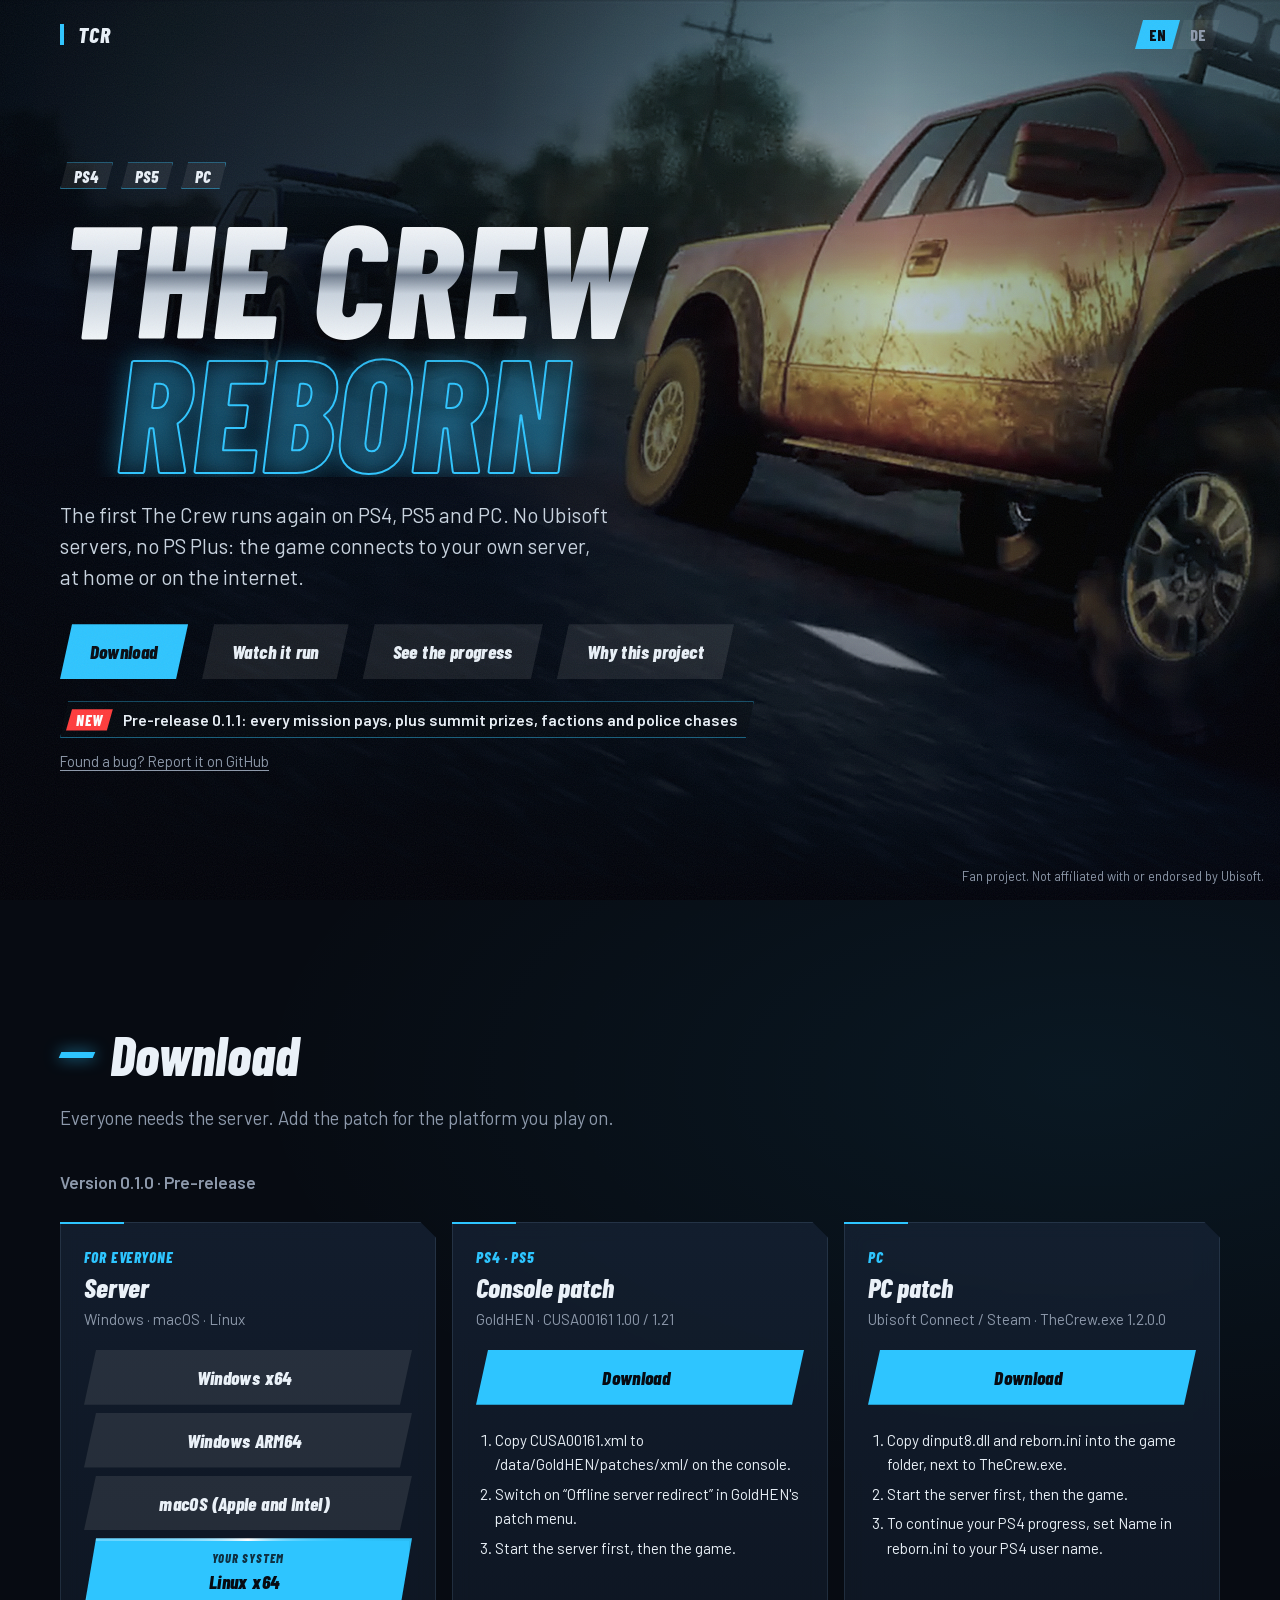
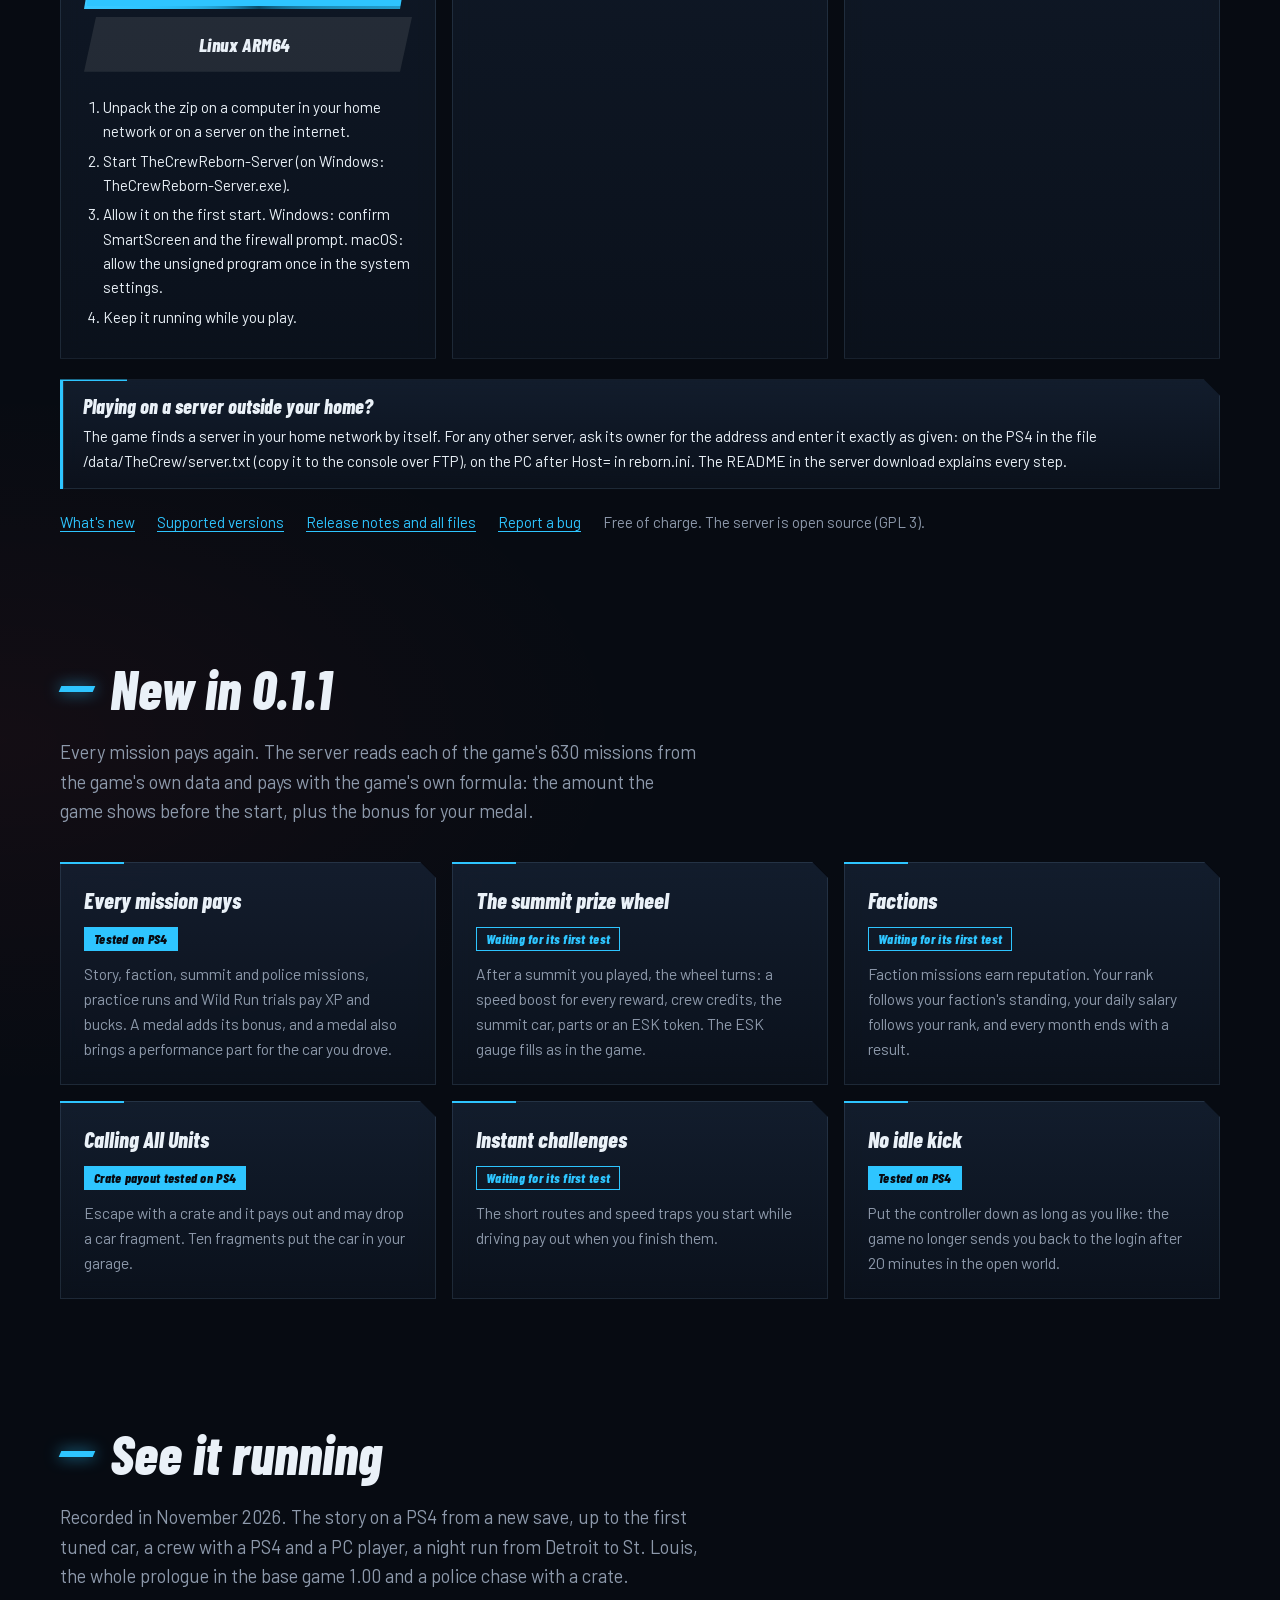
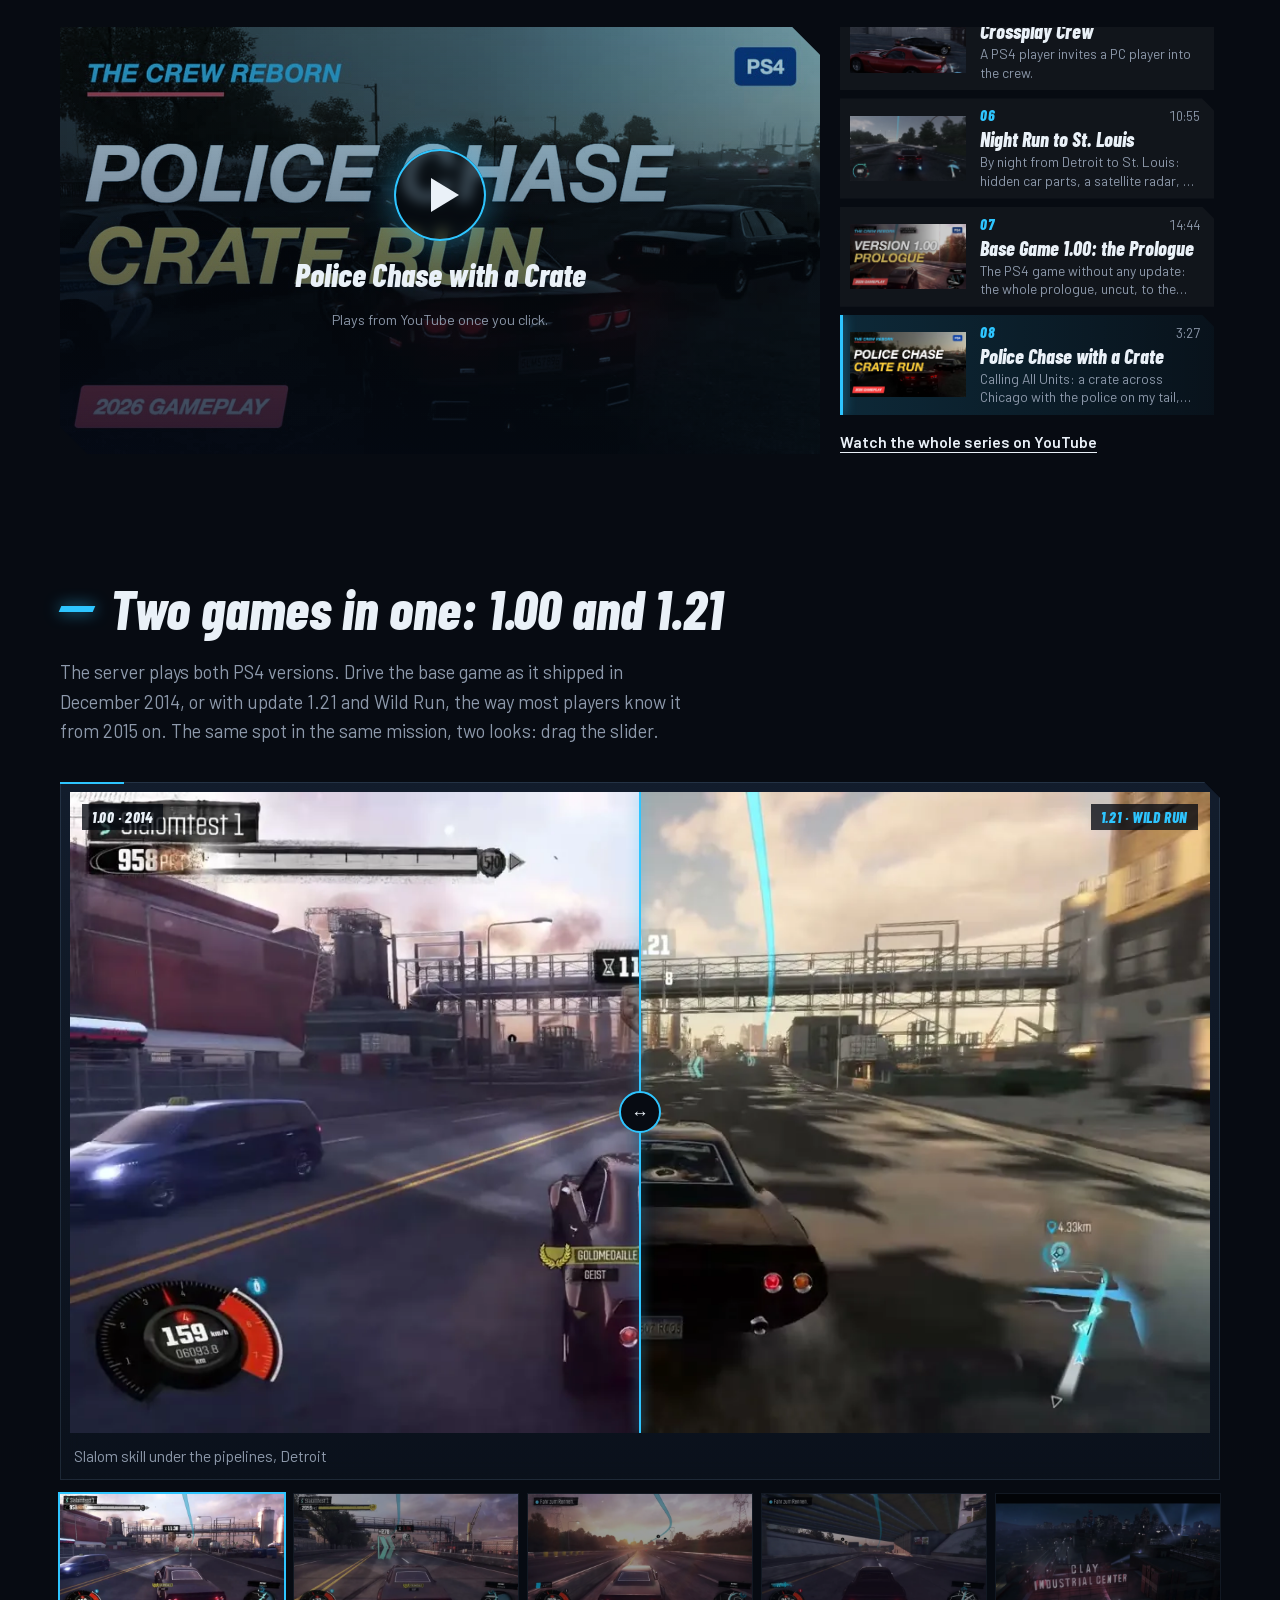
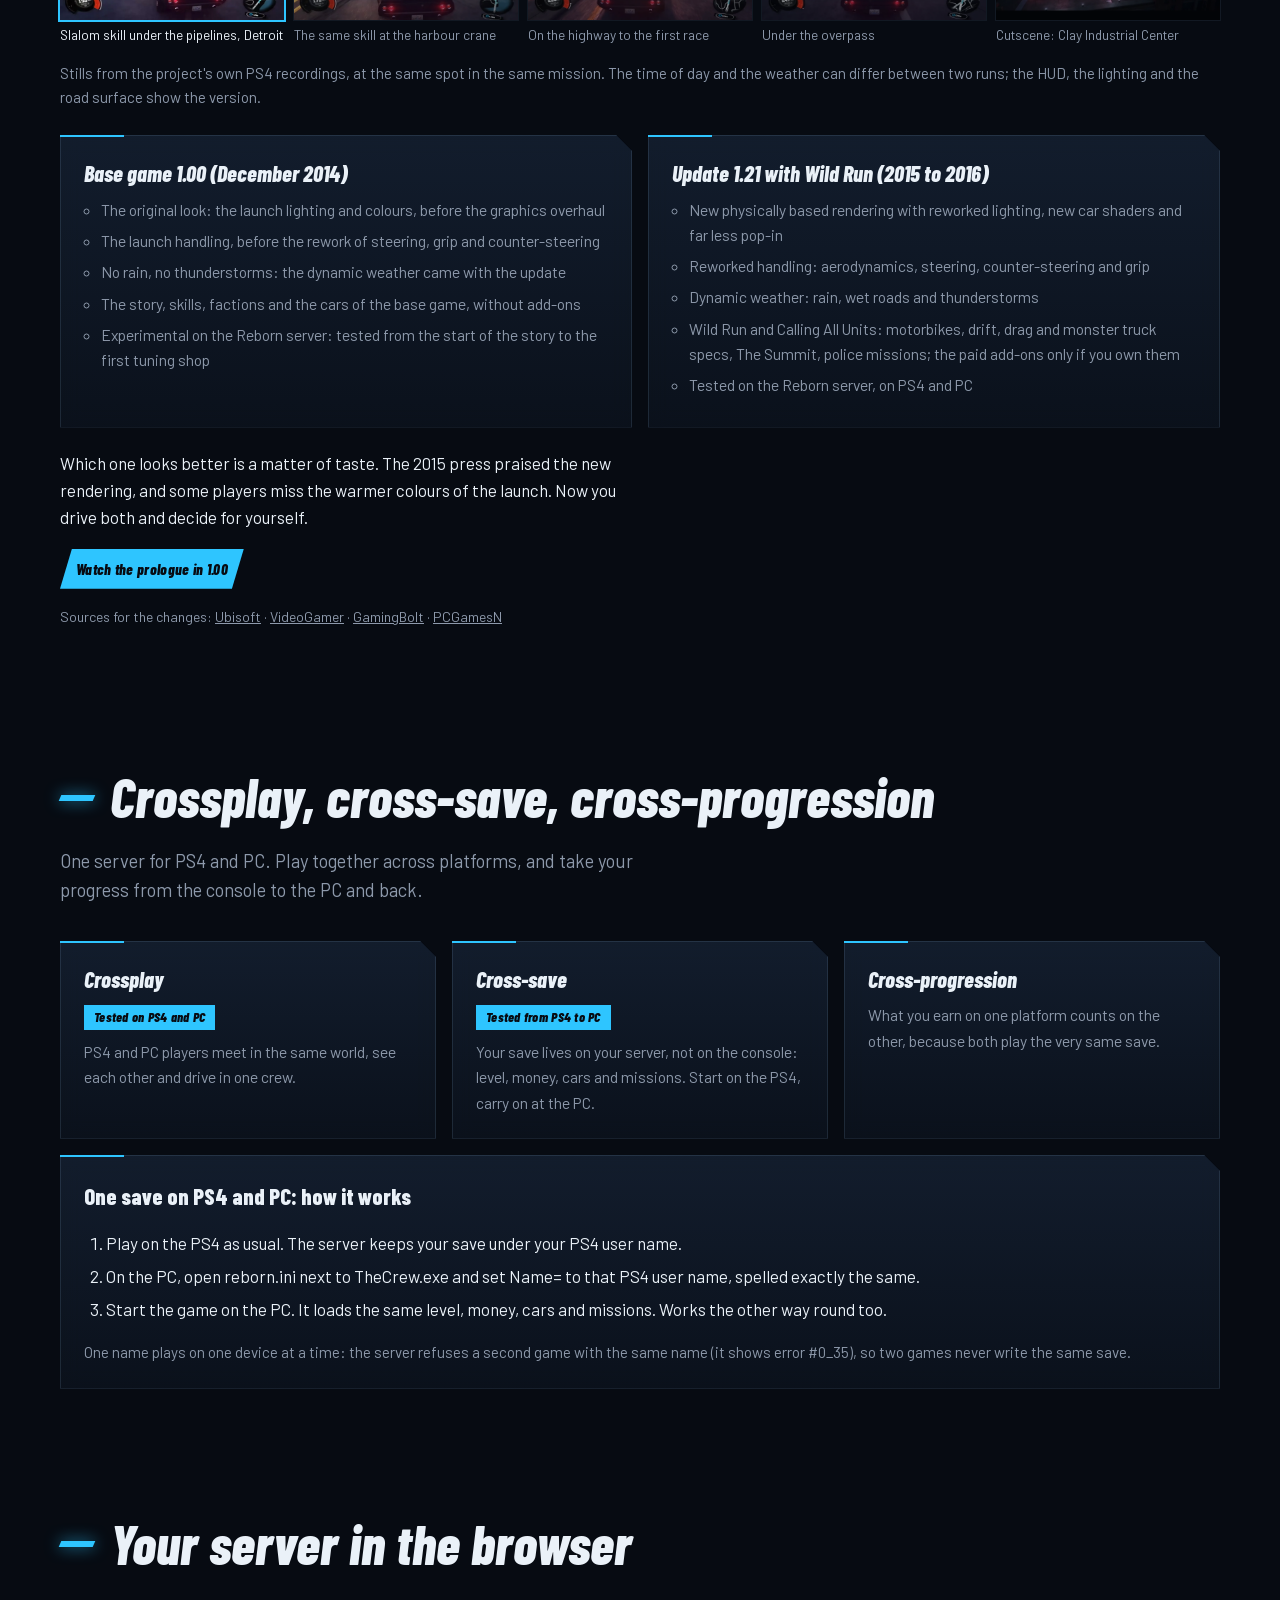
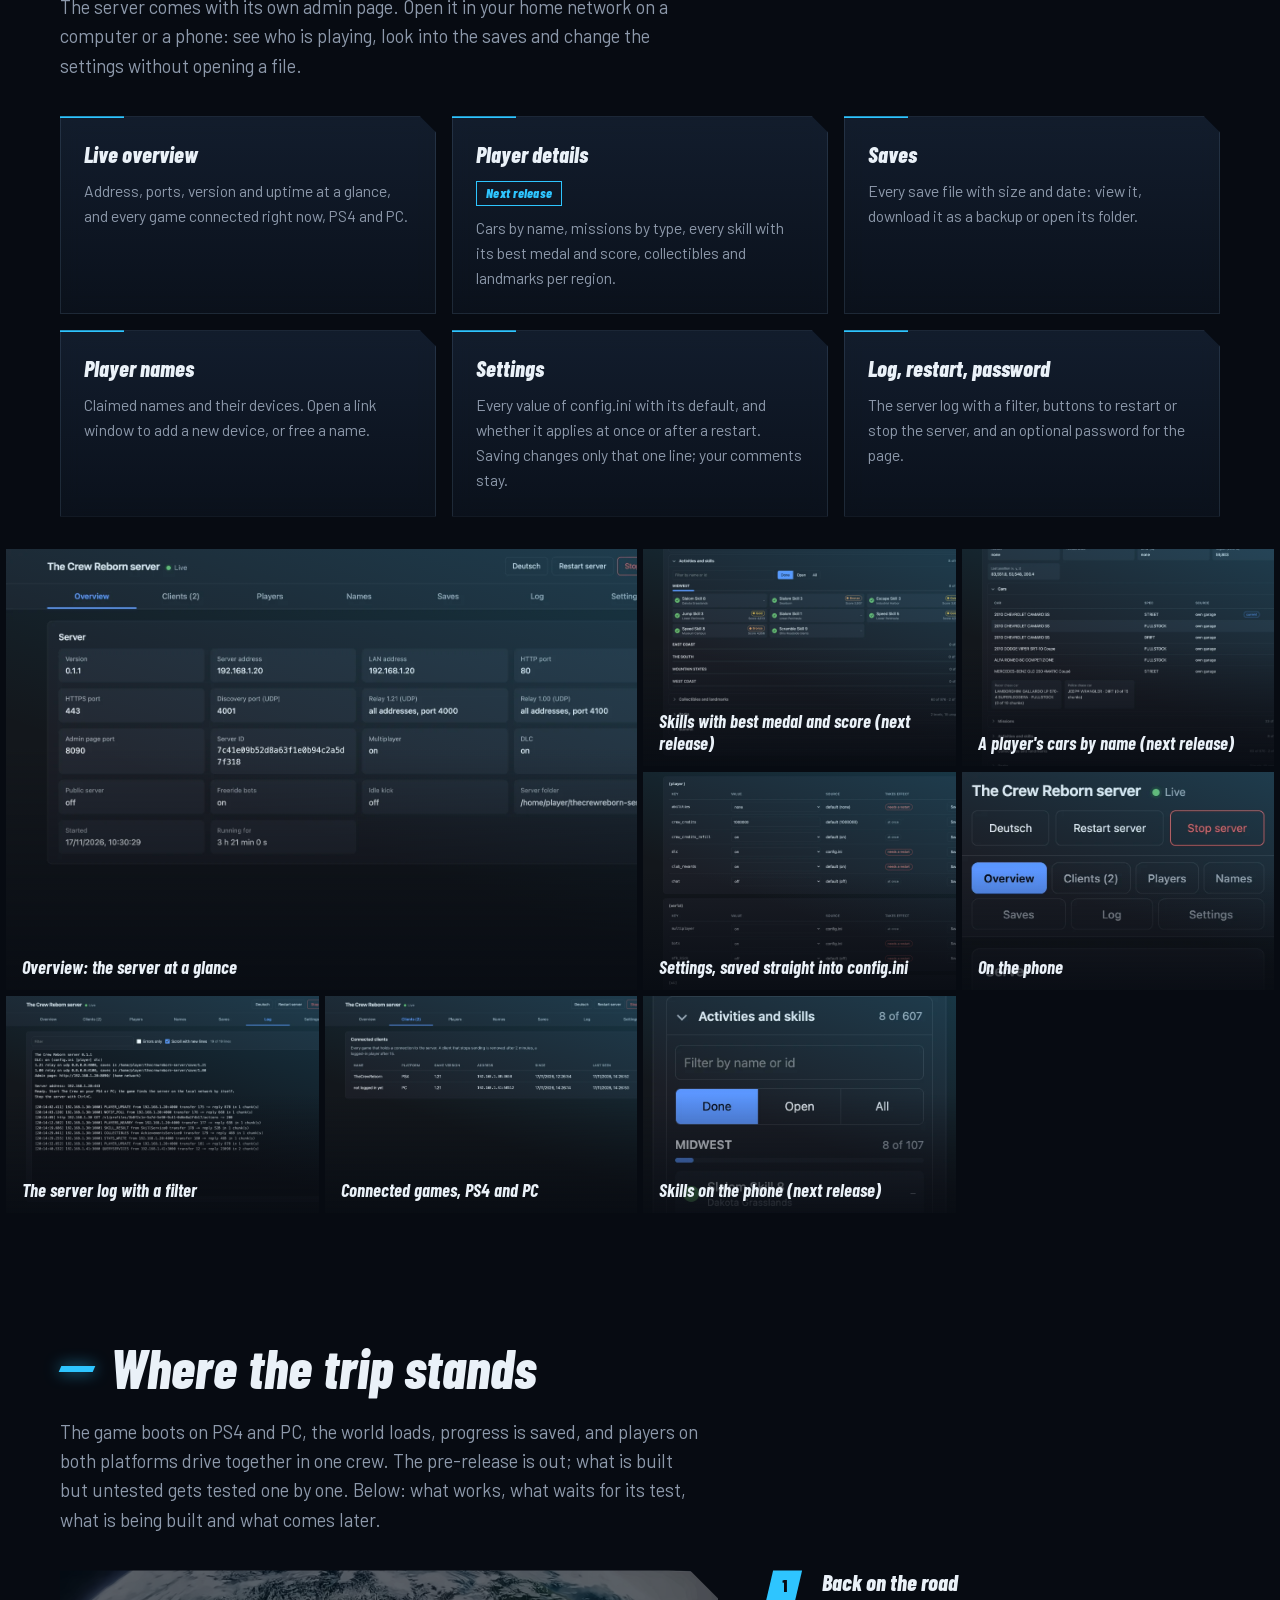
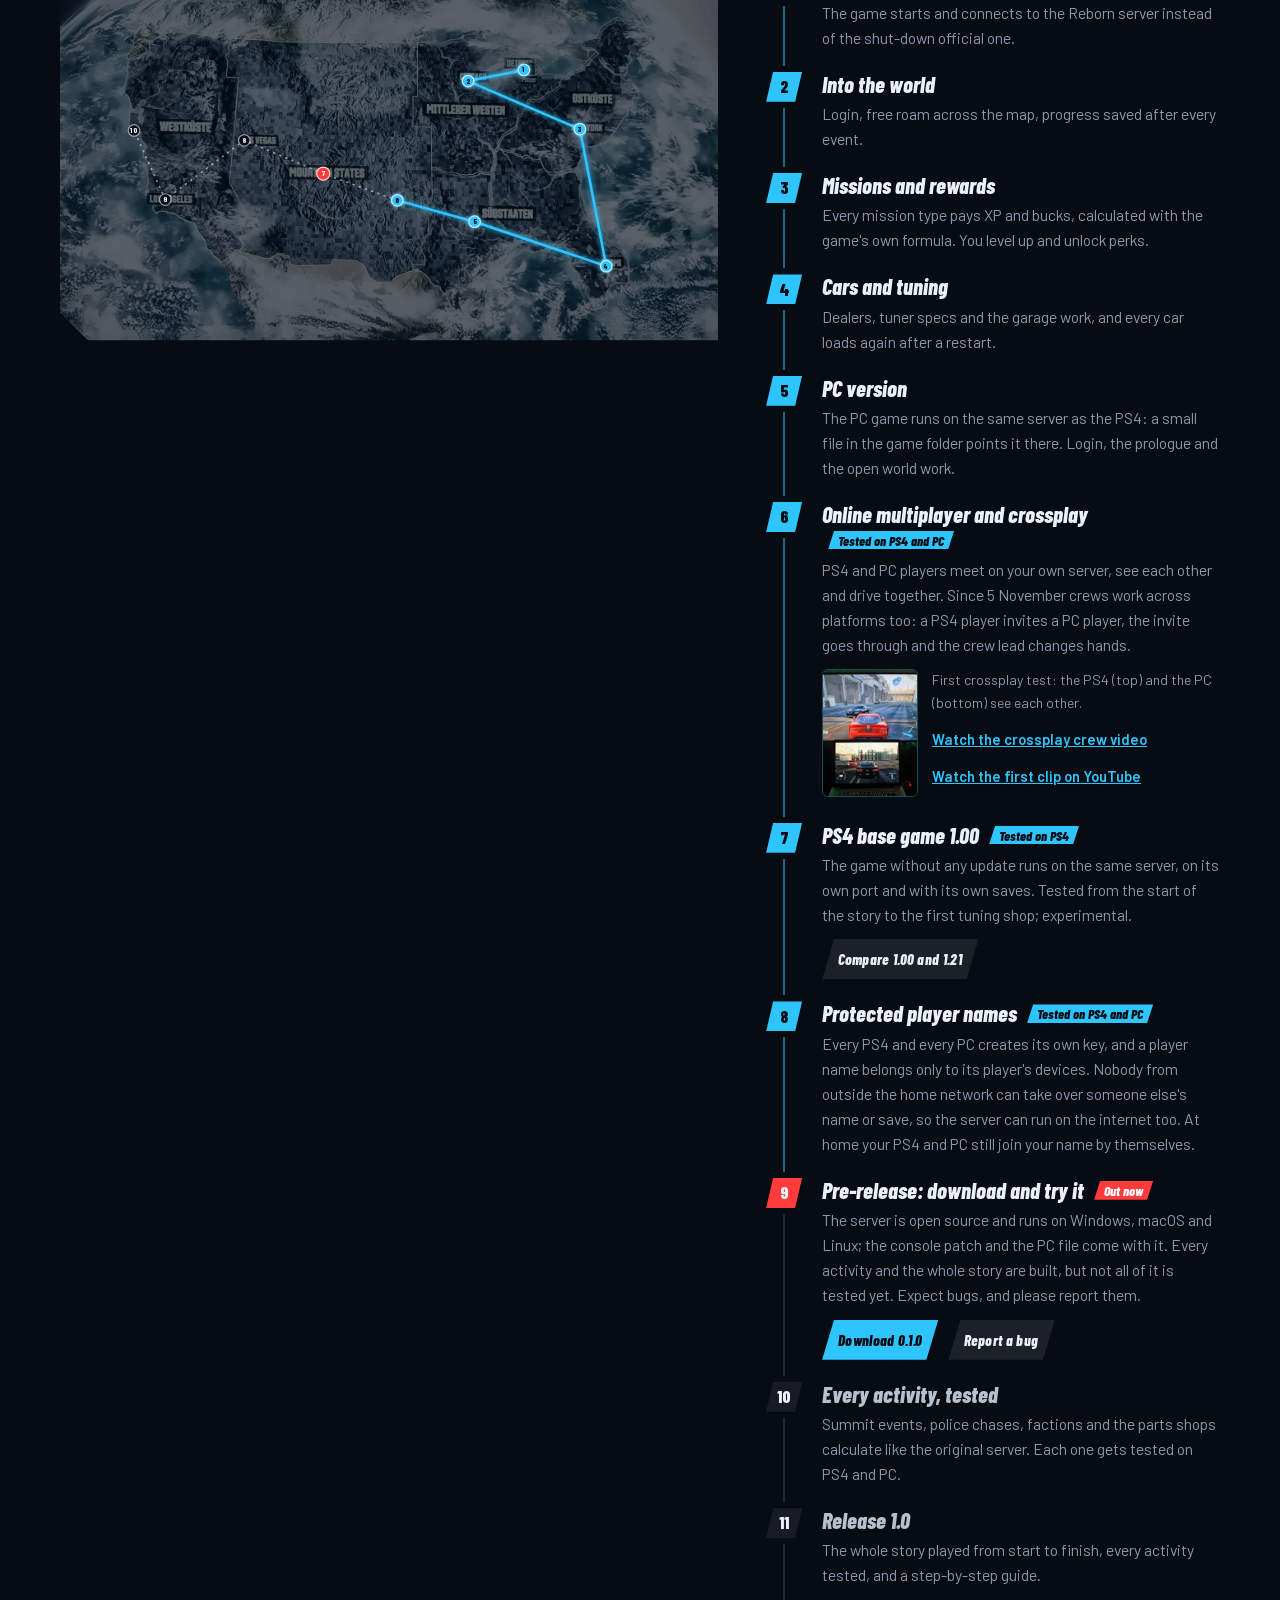
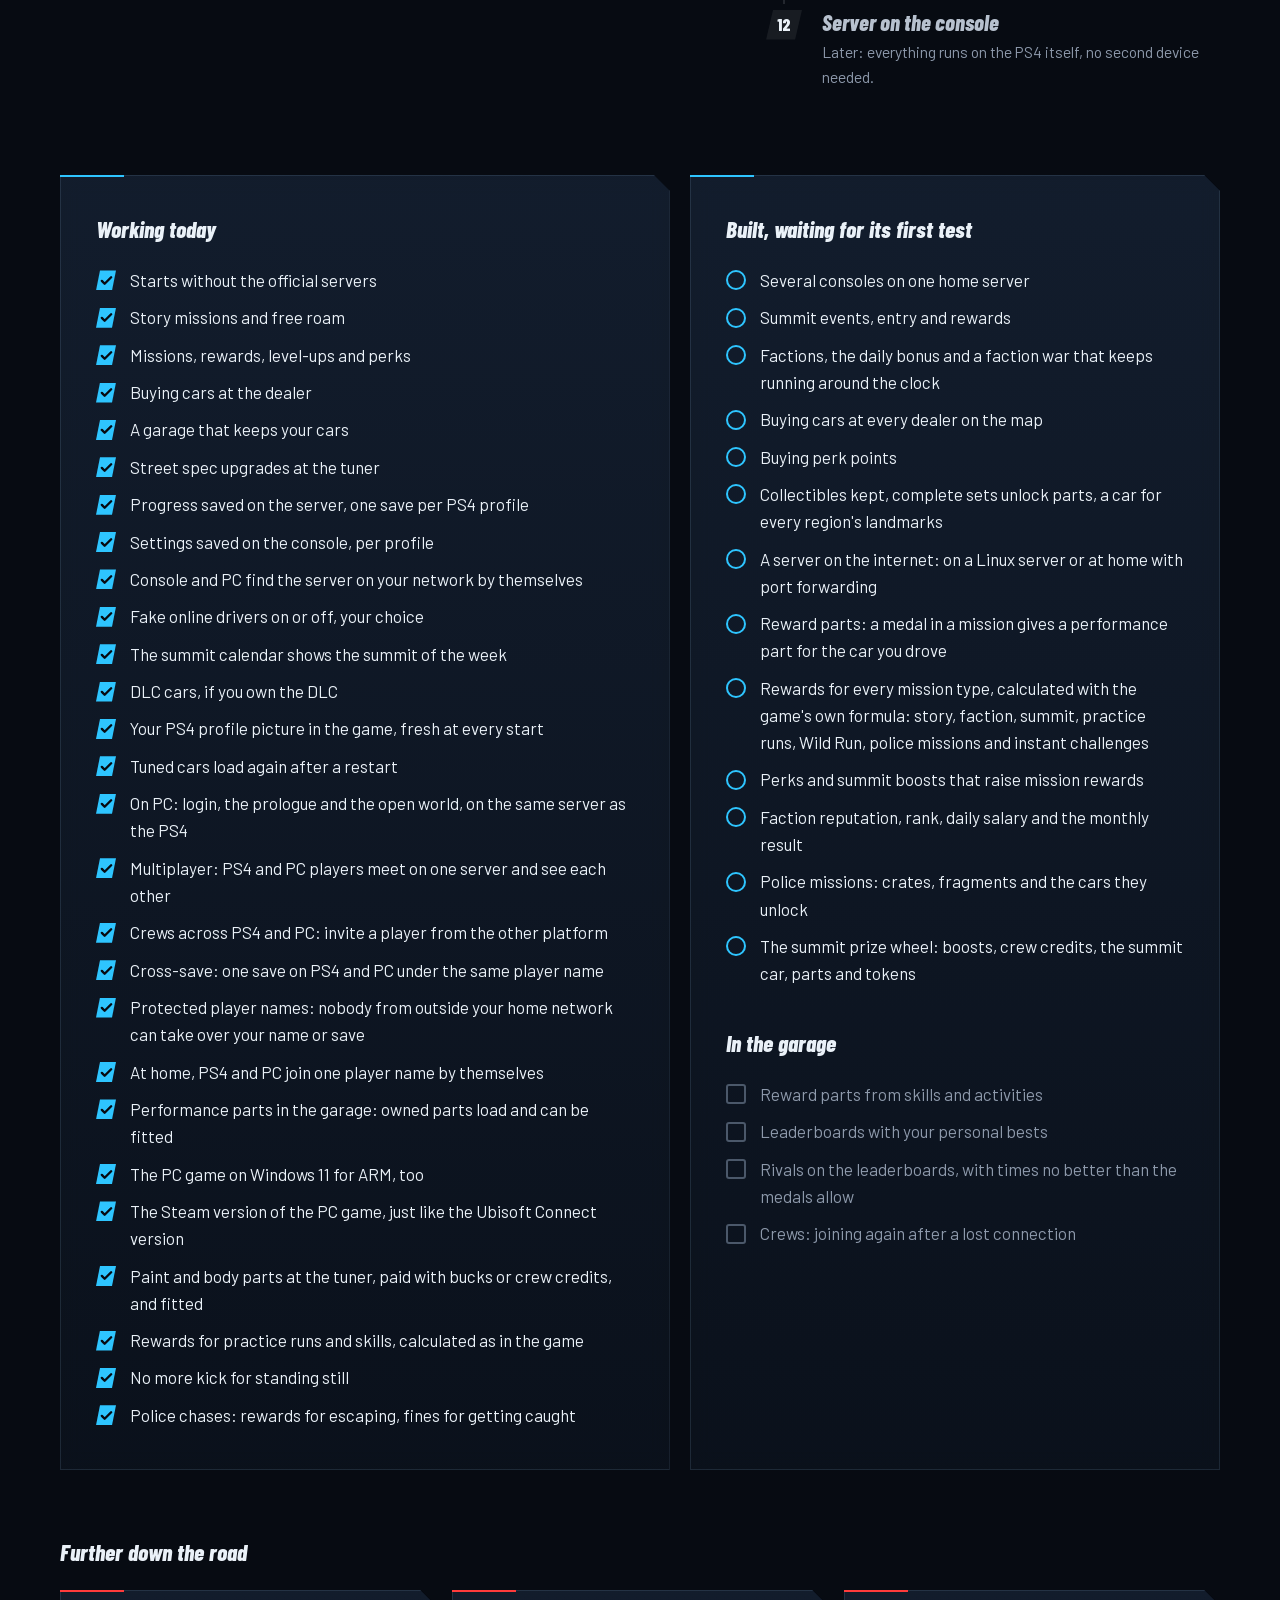
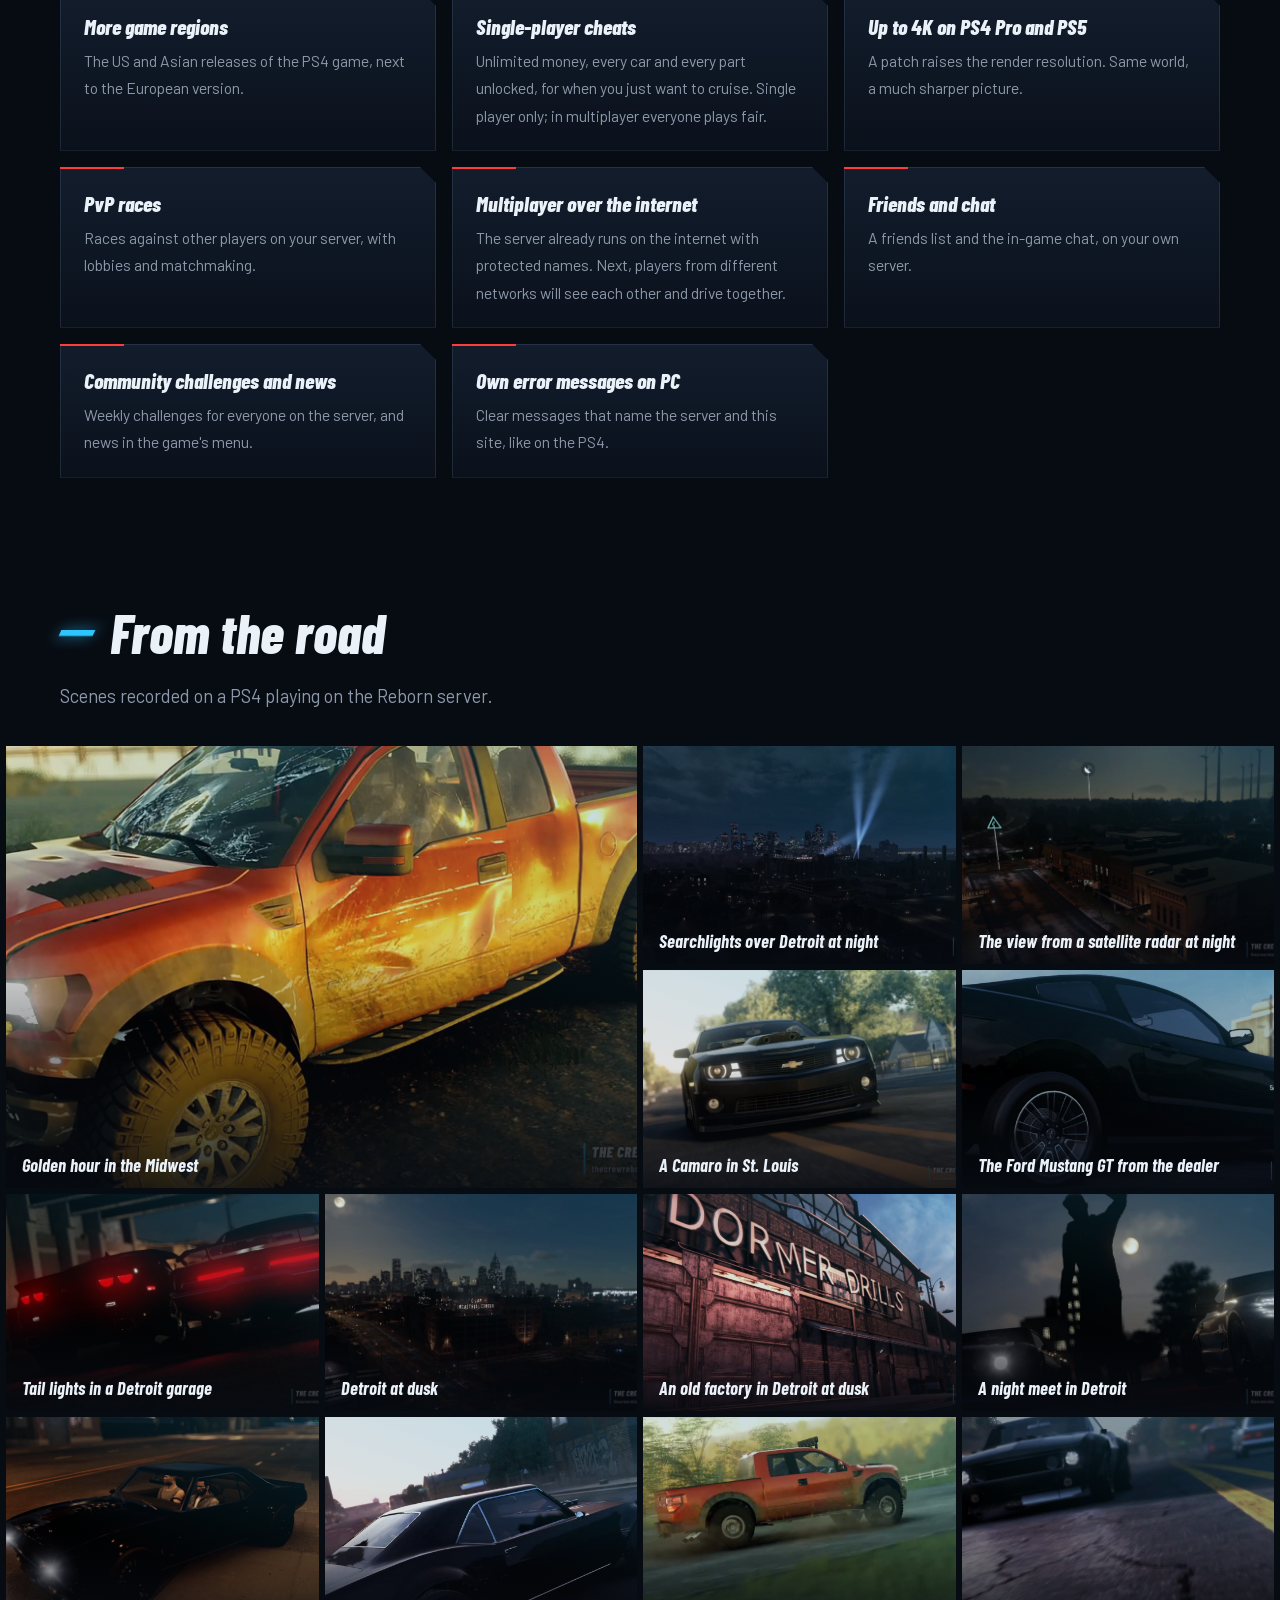
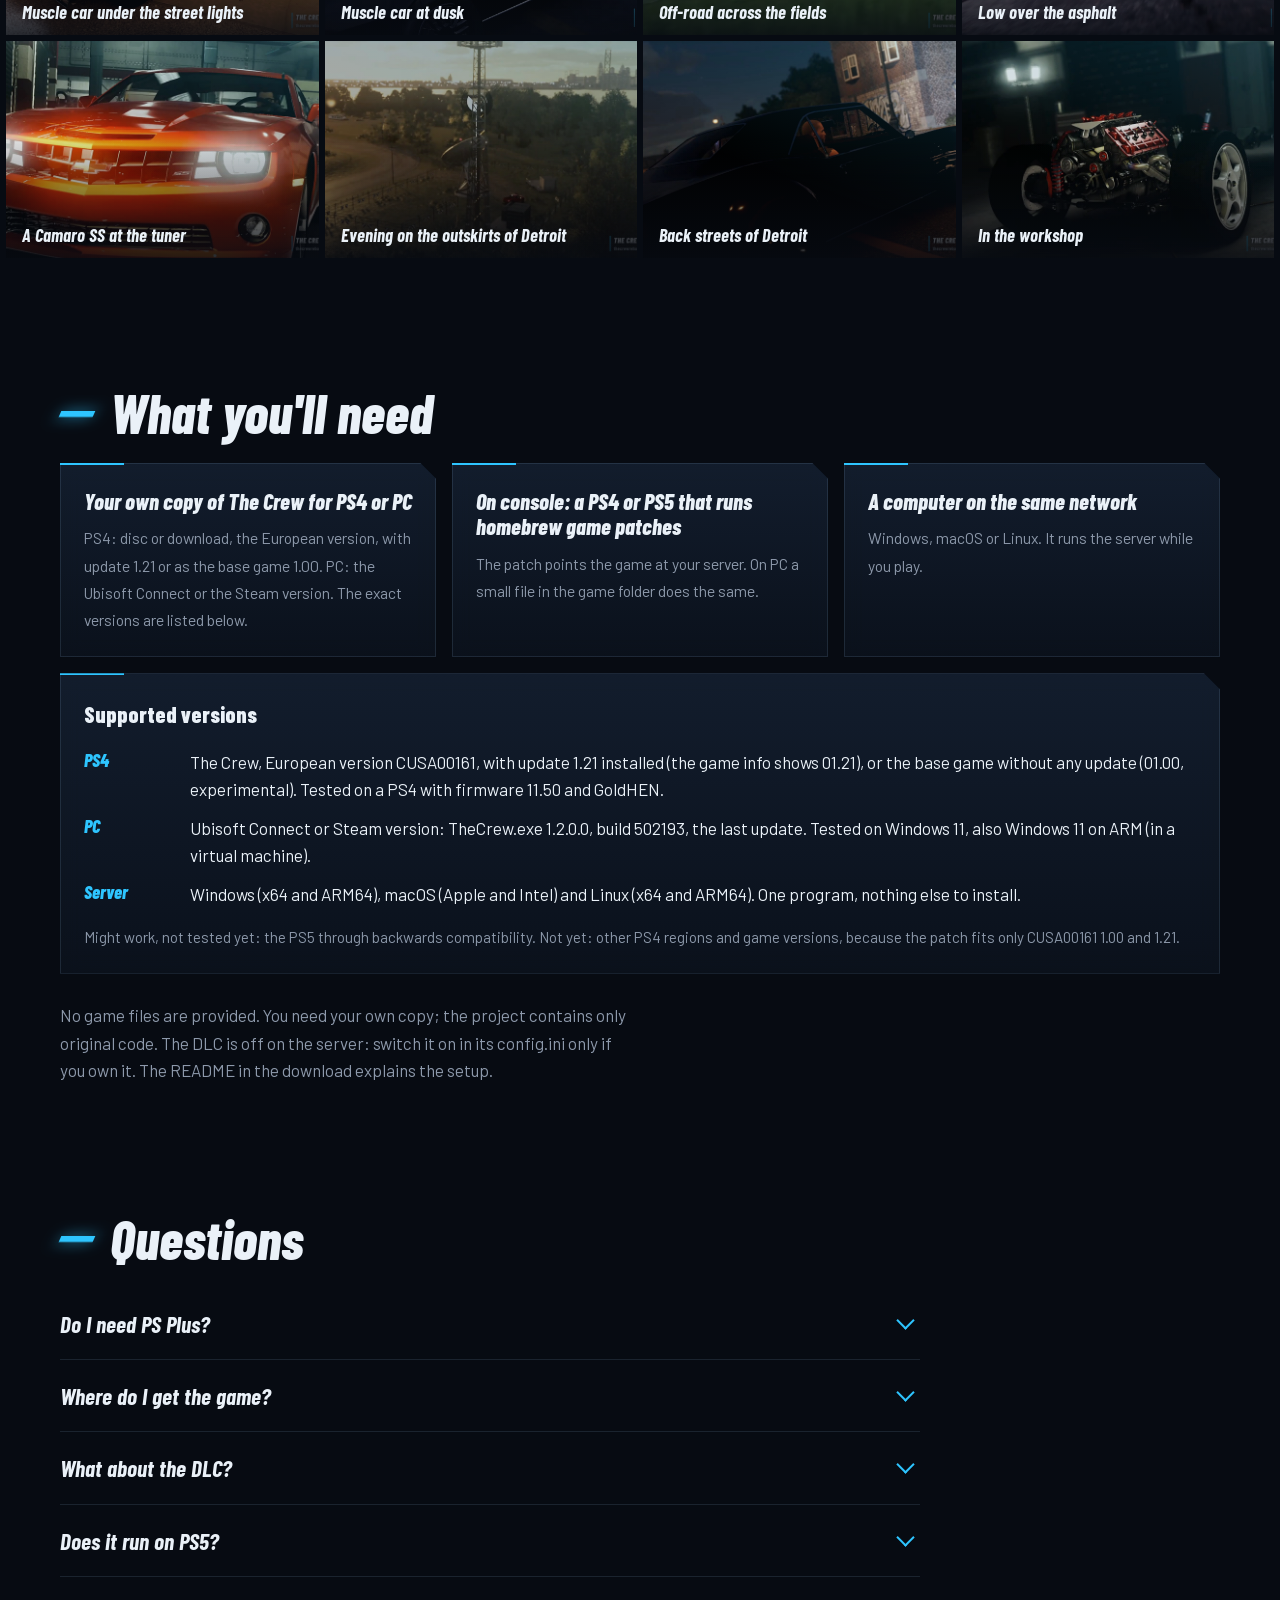
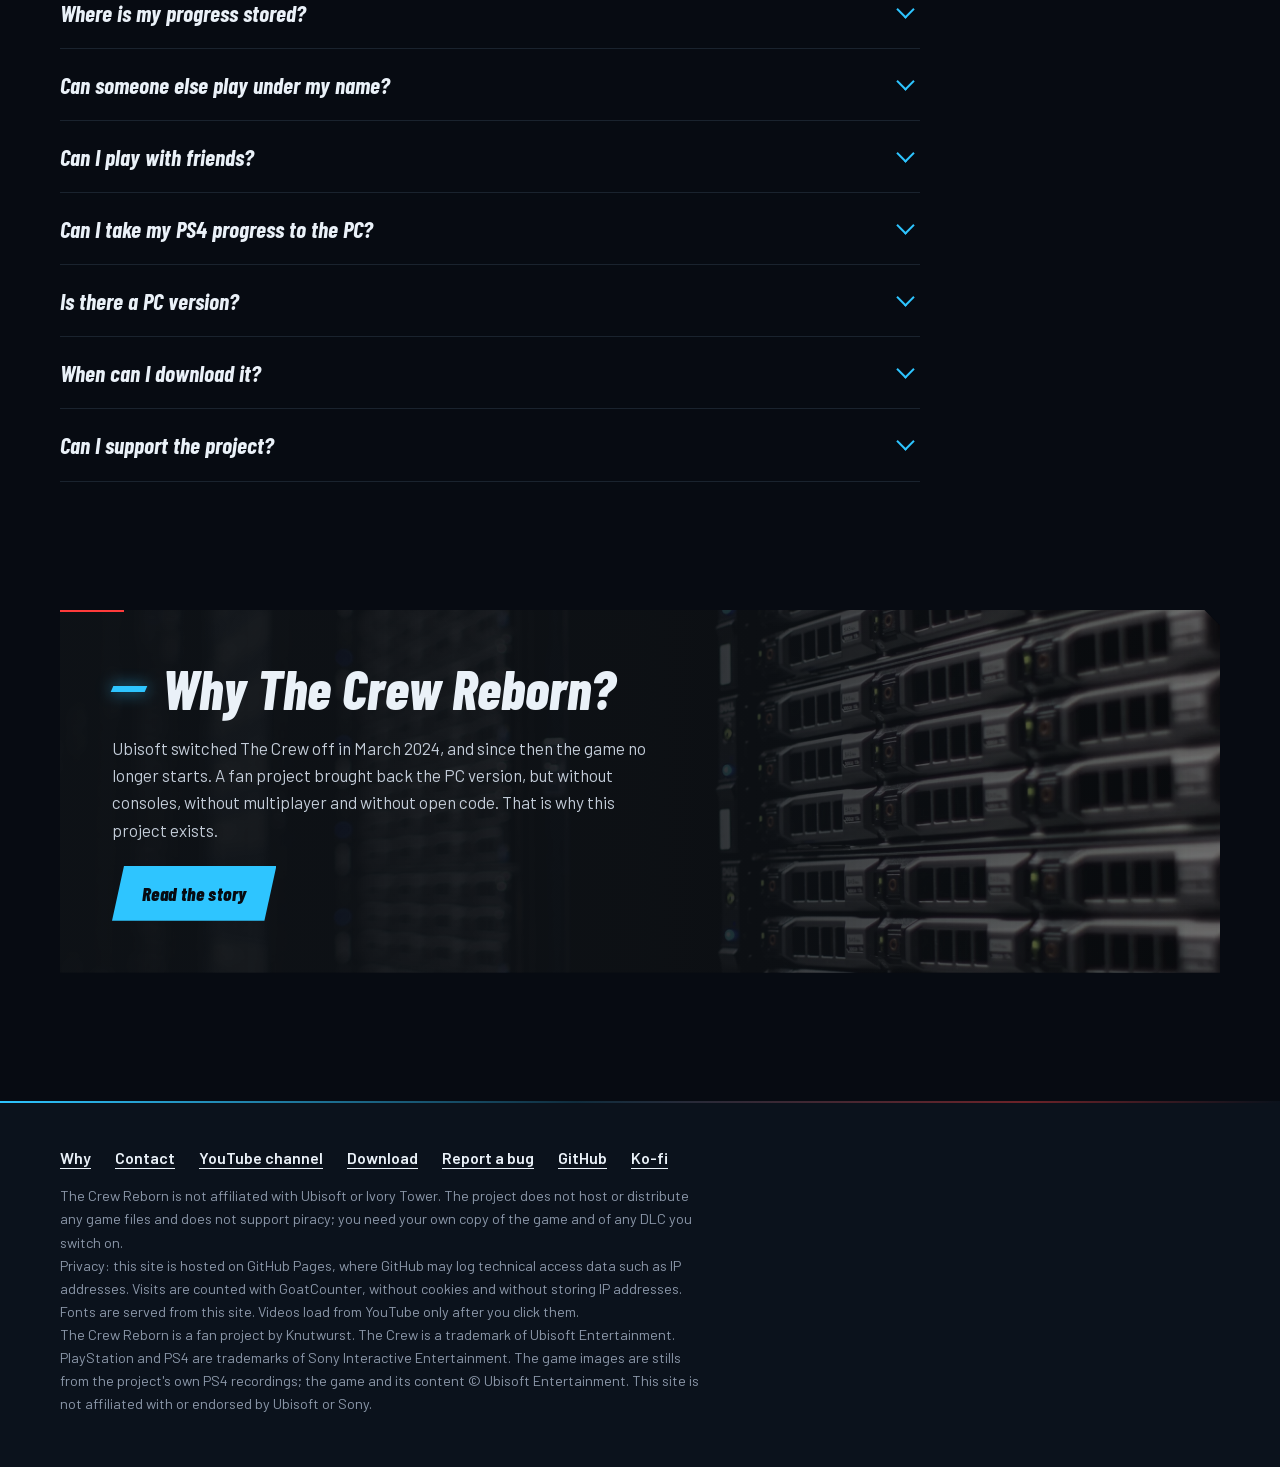
==== index.html @ 00912955 "Download: mark the server build for the visitor's system with a running frame" ====
<!doctype html>
<html lang="en">
<head>
<meta charset="utf-8">
<meta name="viewport" content="width=device-width, initial-scale=1">
<title>The Crew Reborn</title>
<meta name="description" content="Fan project: The Crew (2014) runs again on PS4, PS5 and PC, offline on your own home server. Progress, videos and what comes next.">
<meta property="og:title" content="The Crew Reborn">
<meta property="og:description" content="The Crew (2014) runs again on PS4, PS5 and PC, offline on your own home server.">
<meta property="og:type" content="website">
<meta property="og:url" content="https://thecrewreborn.github.io/">
<meta property="og:image" content="https://thecrewreborn.github.io/assets/og.jpg">
<meta name="twitter:card" content="summary_large_image">
<meta name="theme-color" content="#070b12">
<link rel="icon" href="assets/favicon.svg" type="image/svg+xml">
<link rel="stylesheet" href="assets/fonts.css">
<link rel="stylesheet" href="assets/style.css?v=39">
</head>
<body>

<header class="hero">
  <div class="hero-bg" aria-hidden="true"></div>
  <div class="streaks" aria-hidden="true"><i></i><i></i><i></i><i></i><i></i></div>

  <div class="topbar">
    <a class="mark" href="./" aria-label="The Crew Reborn: Home">TCR</a>
    <button class="lang" id="lang" type="button" aria-label="Sprache wechseln / switch language">
      <span data-lang="en">EN</span><span data-lang="de">DE</span>
    </button>
  </div>

  <div class="hero-copy">
    <ul class="platforms" aria-label="Platforms"><li>PS4</li><li>PS5</li><li>PC</li></ul>
    <h1><span class="h1-a">The Crew</span><span class="h1-b">Reborn</span></h1>
    <p class="tagline" data-i18n="tagline">The first The Crew runs again on PS4, PS5 and PC. No Ubisoft servers, no PS Plus: the game connects to your own server, at home or on the internet.</p>
    <div class="ctas">
      <a class="btn btn-primary" href="#download" data-i18n="ctaDownload">Download</a>
      <a class="btn btn-ghost" href="#video" data-i18n="ctaVideo">Watch it run</a>
      <a class="btn btn-ghost" href="#status" data-i18n="ctaStatus">See the progress</a>
      <a class="btn btn-ghost" href="why/" data-i18n="ctaWhy">Why this project</a>
    </div>
    <a class="news" href="#download"><b data-i18n="newsTag">New</b> <span data-i18n="news">Pre-release 0.1.1: every mission pays, plus summit prizes, factions and police chases</span></a>
    <a class="bug-link" href="https://github.com/thecrewreborn/server/issues" data-i18n="bugLink">Found a bug? Report it on GitHub</a>
  </div>

  <p class="disclaimer" data-i18n="fan">Fan project. Not affiliated with or endorsed by Ubisoft.</p>
</header>

<main>
  <section id="download" class="band download">
    <div class="wrap">
      <h2 data-i18n="dlTitle">Download</h2>
      <p class="lede" data-i18n="dlLede">Everyone needs the server. Add the patch for the platform you play on.</p>
      <p class="dl-meta" id="dlMeta">Version 0.1.0 · Pre-release</p>
      <ul class="dl-grid">
        <li class="panel dl-card">
          <span class="dl-kicker" data-i18n="dlForAll">For everyone</span>
          <strong data-i18n="dlServer">Server</strong>
          <span class="dl-sys">Windows · macOS · Linux</span>
          <div class="dl-btns">
            <a class="btn btn-primary dl-btn" data-platform="windows-x64" data-goatcounter-click="download-server-windows-x64" data-goatcounter-title="Download Server Windows x64" href="https://github.com/thecrewreborn/server/releases"><span>Windows x64</span><small class="dl-size"></small></a>
            <a class="btn btn-primary dl-btn" data-platform="windows-arm64" data-goatcounter-click="download-server-windows-arm64" data-goatcounter-title="Download Server Windows ARM64" href="https://github.com/thecrewreborn/server/releases"><span>Windows ARM64</span><small class="dl-size"></small></a>
            <a class="btn btn-primary dl-btn" data-platform="macos-universal" data-goatcounter-click="download-server-macos-universal" data-goatcounter-title="Download Server macOS" href="https://github.com/thecrewreborn/server/releases"><span data-i18n="dlMac">macOS (Apple and Intel)</span><small class="dl-size"></small></a>
            <a class="btn btn-primary dl-btn" data-platform="linux-x64" data-goatcounter-click="download-server-linux-x64" data-goatcounter-title="Download Server Linux x64" href="https://github.com/thecrewreborn/server/releases"><span>Linux x64</span><small class="dl-size"></small></a>
            <a class="btn btn-primary dl-btn" data-platform="linux-arm64" data-goatcounter-click="download-server-linux-arm64" data-goatcounter-title="Download Server Linux ARM64" href="https://github.com/thecrewreborn/server/releases"><span>Linux ARM64</span><small class="dl-size"></small></a>
          </div>
          <ol class="dl-steps">
            <li data-i18n="dlS1">Unpack the zip on a computer in your home network or on a server on the internet.</li>
            <li data-i18n="dlS2">Start TheCrewReborn-Server (on Windows: TheCrewReborn-Server.exe).</li>
            <li data-i18n="dlS3">Allow it on the first start. Windows: confirm SmartScreen and the firewall prompt. macOS: allow the unsigned program once in the system settings.</li>
            <li data-i18n="dlS4">Keep it running while you play.</li>
          </ol>
        </li>
        <li class="panel dl-card">
          <span class="dl-kicker">PS4 · PS5</span>
          <strong data-i18n="dlPs4">Console patch</strong>
          <span class="dl-sys">GoldHEN · CUSA00161 1.00 / 1.21</span>
          <a class="btn btn-primary dl-btn" data-asset="PS4" data-goatcounter-click="download-ps4" data-goatcounter-title="Download PS4" href="https://github.com/thecrewreborn/server/releases/download/v0.1.0/TheCrewReborn-PS4-0.1.0.zip"><span data-i18n="dlGet2">Download</span><small class="dl-size"></small></a>
          <ol class="dl-steps">
            <li data-i18n="dlP1">Copy CUSA00161.xml to /data/GoldHEN/patches/xml/ on the console.</li>
            <li data-i18n="dlP2">Switch on “Offline server redirect” in GoldHEN's patch menu.</li>
            <li data-i18n="dlP3">Start the server first, then the game.</li>
          </ol>
        </li>
        <li class="panel dl-card">
          <span class="dl-kicker">PC</span>
          <strong data-i18n="dlPc">PC patch</strong>
          <span class="dl-sys">Ubisoft Connect / Steam · TheCrew.exe 1.2.0.0</span>
          <a class="btn btn-primary dl-btn" data-asset="PC" data-goatcounter-click="download-pc" data-goatcounter-title="Download PC" href="https://github.com/thecrewreborn/server/releases/download/v0.1.0/TheCrewReborn-PC-0.1.0.zip"><span data-i18n="dlGet3">Download</span><small class="dl-size"></small></a>
          <ol class="dl-steps">
            <li data-i18n="dlC1">Copy dinput8.dll and reborn.ini into the game folder, next to TheCrew.exe.</li>
            <li data-i18n="dlC2">Start the server first, then the game.</li>
            <li data-i18n="dlC3">To continue your PS4 progress, set Name in reborn.ini to your PS4 user name.</li>
          </ol>
        </li>
      </ul>
      <p class="panel dl-other"><strong data-i18n="dlOtherTitle">Playing on a server outside your home?</strong> <span data-i18n="dlOther">The game finds a server in your home network by itself. For any other server, ask its owner for the address and enter it exactly as given: on the PS4 in the file /data/TheCrew/server.txt (copy it to the console over FTP), on the PC after Host= in reborn.ini. The README in the server download explains every step.</span></p>
      <p class="dl-foot"><a href="#new" data-i18n="dlNew">What's new</a><a href="#versions" data-i18n="dlReq">Supported versions</a><a href="https://github.com/thecrewreborn/server/releases" id="dlNotes" data-i18n="dlNotes">Release notes and all files</a><a href="https://github.com/thecrewreborn/server/issues" data-i18n="dlBug">Report a bug</a><span data-i18n="dlFree">Free of charge. The server is open source (GPL 3).</span></p>
    </div>
  </section>

  <section id="new" class="band whatsnew">
    <div class="wrap">
      <h2 data-i18n="newTitle">New in 0.1.1</h2>
      <p class="lede" data-i18n="newText">Every mission pays again. The server reads each of the game's 630 missions from the game's own data and pays with the game's own formula: the amount the game shows before the start, plus the bonus for your medal.</p>
      <ul class="needs cross-grid">
        <li class="panel"><strong data-i18n="nw1">Every mission pays</strong><em class="tag-ok" data-i18n="nw1tag">Tested on PS4</em><span data-i18n="nw1t">Story, faction, summit and police missions, practice runs and Wild Run trials pay XP and bucks. A medal adds its bonus, and a medal also brings a performance part for the car you drove.</span></li>
        <li class="panel"><strong data-i18n="nw2">The summit prize wheel</strong><em class="tag-new" data-i18n="nw2tag">Waiting for its first test</em><span data-i18n="nw2t">After a summit you played, the wheel turns: a speed boost for every reward, crew credits, the summit car, parts or an ESK token. The ESK gauge fills as in the game.</span></li>
        <li class="panel"><strong data-i18n="nw3">Factions</strong><em class="tag-new" data-i18n="nw3tag">Waiting for its first test</em><span data-i18n="nw3t">Faction missions earn reputation. Your rank follows your faction's standing, your daily salary follows your rank, and every month ends with a result.</span></li>
        <li class="panel"><strong data-i18n="nw4">Calling All Units</strong><em class="tag-ok" data-i18n="nw4tag">Crate payout tested on PS4</em><span data-i18n="nw4t">Escape with a crate and it pays out and may drop a car fragment. Ten fragments put the car in your garage.</span></li>
        <li class="panel"><strong data-i18n="nw5">Instant challenges</strong><em class="tag-new" data-i18n="nw5tag">Waiting for its first test</em><span data-i18n="nw5t">The short routes and speed traps you start while driving pay out when you finish them.</span></li>
        <li class="panel" id="new-idle"><strong data-i18n="nw6">No idle kick</strong><em class="tag-ok" data-i18n="nw6tag">Tested on PS4</em><span data-i18n="nw6t">Put the controller down as long as you like: the game no longer sends you back to the login after 20 minutes in the open world.</span></li>
      </ul>
    </div>
  </section>

  <section id="video" class="band">
    <div class="wrap">
      <h2 data-i18n="videoTitle">See it running</h2>
      <p class="lede" data-i18n="videoText">Recorded in November 2026. The story on a PS4 from a new save, up to the first tuned car, a crew with a PS4 and a PC player, a night run from Detroit to St. Louis, the whole prologue in the base game 1.00 and a police chase with a crate.</p>
      <div class="series">
        <div class="player" id="player">
          <button type="button" class="facade" id="facade">
            <span class="play" aria-hidden="true"></span>
            <span class="facade-title" id="facadeTitle"></span>
            <span class="facade-note" data-i18n="videoNote">Plays from YouTube once you click.</span>
          </button>
        </div>
        <div class="episodes">
          <div class="episodes-box">
            <ol class="playlist" id="playlist" hidden></ol>
            <a class="series-link" id="seriesLink" href="https://www.youtube.com/@Knutwurst" data-i18n="videoAll" hidden>Watch the whole series on YouTube</a>
          </div>
        </div>
      </div>
    </div>
  </section>

  <section id="versions-compare" class="band vc">
    <div class="wrap">
      <h2 data-i18n="vcTitle">Two games in one: 1.00 and 1.21</h2>
      <p class="lede" data-i18n="vcText">The server plays both PS4 versions. Drive the base game as it shipped in December 2014, or with update 1.21 and Wild Run, the way most players know it from 2015 on. The same spot in the same mission, two looks: drag the slider.</p>
      <figure class="vc-stage panel">
        <div class="vc-frame" id="vcFrame" style="--pos: 50%">
          <img class="vc-img vc-121" id="vcImg121" src="assets/compare/pipes-121.webp" width="1280" height="720" alt="">
          <img class="vc-img vc-100" id="vcImg100" src="assets/compare/pipes-100.webp" width="1280" height="720" alt="">
          <span class="vc-line" aria-hidden="true"></span>
          <span class="vc-tag vc-tag-l">1.00 · 2014</span>
          <span class="vc-tag vc-tag-r">1.21 · Wild Run</span>
          <input class="vc-range" id="vcRange" type="range" min="0" max="100" value="50" aria-label="Comparison: 1.00 on the left, 1.21 on the right" data-i18n-aria="vcRange">
        </div>
        <figcaption class="vc-cap" id="vcCap"></figcaption>
      </figure>
      <div class="vc-thumbs" id="vcThumbs"></div>
      <p class="ver-note" data-i18n="vcNote">Stills from the project's own PS4 recordings, at the same spot in the same mission. The time of day and the weather can differ between two runs; the HUD, the lighting and the road surface show the version.</p>
      <ul class="needs vc-facts">
        <li class="panel"><strong data-i18n="vc100">Base game 1.00 (December 2014)</strong>
          <ul class="vc-list">
            <li data-i18n="vc100a">The original look: the launch lighting and colours, before the graphics overhaul</li>
            <li data-i18n="vc100b">The launch handling, before the rework of steering, grip and counter-steering</li>
            <li data-i18n="vc100c">No rain, no thunderstorms: the dynamic weather came with the update</li>
            <li data-i18n="vc100d">The story, skills, factions and the cars of the base game, without add-ons</li>
            <li data-i18n="vc100e">Experimental on the Reborn server: tested from the start of the story to the first tuning shop</li>
          </ul></li>
        <li class="panel"><strong data-i18n="vc121">Update 1.21 with Wild Run (2015 to 2016)</strong>
          <ul class="vc-list">
            <li data-i18n="vc121a">New physically based rendering with reworked lighting, new car shaders and far less pop-in</li>
            <li data-i18n="vc121b">Reworked handling: aerodynamics, steering, counter-steering and grip</li>
            <li data-i18n="vc121c">Dynamic weather: rain, wet roads and thunderstorms</li>
            <li data-i18n="vc121d">Wild Run and Calling All Units: motorbikes, drift, drag and monster truck specs, The Summit, police missions; the paid add-ons only if you own them</li>
            <li data-i18n="vc121e">Tested on the Reborn server, on PS4 and PC</li>
          </ul></li>
      </ul>
      <p class="vc-taste" data-i18n="vcTaste">Which one looks better is a matter of taste. The 2015 press praised the new rendering, and some players miss the warmer colours of the launch. Now you drive both and decide for yourself.</p>
      <p class="leg-links"><a class="btn btn-primary btn-small" href="#video" data-play="-Bk-wqqBn0I" data-i18n="vcVideo">Watch the prologue in 1.00</a></p>
      <p class="vc-src"><span data-i18n="vcSources">Sources for the changes:</span> <a href="https://news.ubisoft.com/en-us/article/3mQRxyREr44vOVlZHRAgoG/the-crew-wild-run-is-out-now" target="_blank" rel="noopener">Ubisoft</a> · <a href="https://www.videogamer.com/news/the-crew-wild-runs-new-graphics-engine-is-a-big-improvement" target="_blank" rel="noopener">VideoGamer</a> · <a href="https://gamingbolt.com/the-crew-wild-run-graphics-comparison-new-patch-drastically-improves-visuals" target="_blank" rel="noopener">GamingBolt</a> · <a href="https://www.pcgamesn.com/the-crew/the-crew-wild-run-is-out-now-comes-with-a-two-hour-timed-demo" target="_blank" rel="noopener">PCGamesN</a></p>
    </div>
  </section>

  <section id="cross" class="band cross">
    <div class="wrap">
      <h2 data-i18n="crossTitle">Crossplay, cross-save, cross-progression</h2>
      <p class="lede" data-i18n="crossText">One server for PS4 and PC. Play together across platforms, and take your progress from the console to the PC and back.</p>
      <ul class="needs cross-grid">
        <li class="panel"><strong data-i18n="cp1">Crossplay</strong><em class="tag-ok" data-i18n="cp1tag">Tested on PS4 and PC</em><span data-i18n="cp1t">PS4 and PC players meet in the same world, see each other and drive in one crew.</span></li>
        <li class="panel"><strong data-i18n="cp2">Cross-save</strong><em class="tag-ok" data-i18n="cp2tag">Tested from PS4 to PC</em><span data-i18n="cp2t">Your save lives on your server, not on the console: level, money, cars and missions. Start on the PS4, carry on at the PC.</span></li>
        <li class="panel"><strong data-i18n="cp3">Cross-progression</strong><span data-i18n="cp3t">What you earn on one platform counts on the other, because both play the very same save.</span></li>
      </ul>
      <div class="panel howto">
        <h3 data-i18n="howTitle">One save on PS4 and PC: how it works</h3>
        <ol>
          <li data-i18n="how1">Play on the PS4 as usual. The server keeps your save under your PS4 user name.</li>
          <li data-i18n="how2">On the PC, open reborn.ini next to TheCrew.exe and set Name= to that PS4 user name, spelled exactly the same.</li>
          <li data-i18n="how3">Start the game on the PC. It loads the same level, money, cars and missions. Works the other way round too.</li>
        </ol>
        <p class="ver-note" data-i18n="howNote">One name plays on one device at a time: the server refuses a second game with the same name (it shows error #0_35), so two games never write the same save.</p>
      </div>
    </div>
  </section>

  <section id="admin" class="band">
    <div class="wrap">
      <h2 data-i18n="adminTitle">Your server in the browser</h2>
      <p class="lede" data-i18n="adminText">The server comes with its own admin page. Open it in your home network on a computer or a phone: see who is playing, look into the saves and change the settings without opening a file.</p>
      <ul class="needs cross-grid">
        <li class="panel"><strong data-i18n="ad1">Live overview</strong><span data-i18n="ad1t">Address, ports, version and uptime at a glance, and every game connected right now, PS4 and PC.</span></li>
        <li class="panel"><strong data-i18n="ad2">Player details</strong><em class="tag-new" data-i18n="ad2tag">Next release</em><span data-i18n="ad2t">Cars by name, missions by type, every skill with its best medal and score, collectibles and landmarks per region.</span></li>
        <li class="panel"><strong data-i18n="ad3">Saves</strong><span data-i18n="ad3t">Every save file with size and date: view it, download it as a backup or open its folder.</span></li>
        <li class="panel"><strong data-i18n="ad4">Player names</strong><span data-i18n="ad4t">Claimed names and their devices. Open a link window to add a new device, or free a name.</span></li>
        <li class="panel"><strong data-i18n="ad5">Settings</strong><span data-i18n="ad5t">Every value of config.ini with its default, and whether it applies at once or after a restart. Saving changes only that one line; your comments stay.</span></li>
        <li class="panel"><strong data-i18n="ad6">Log, restart, password</strong><span data-i18n="ad6t">The server log with a filter, buttons to restart or stop the server, and an optional password for the page.</span></li>
      </ul>
    </div>
    <div class="gallery admin-gallery" id="adminGallery"></div>
  </section>

  <section id="status" class="band status">
    <div class="wrap">
      <h2 data-i18n="statusTitle">Where the trip stands</h2>
      <p class="lede" data-i18n="statusText">The game boots on PS4 and PC, the world loads, progress is saved, and players on both platforms drive together in one crew. The pre-release is out; what is built but untested gets tested one by one. Below: what works, what waits for its test, what is being built and what comes later.</p>

      <div class="journey">
        <div class="map" aria-hidden="true">
          <svg viewBox="0 0 1600 900" preserveAspectRatio="xMidYMid slice">
            <defs>
              <filter id="glow" x="-50%" y="-50%" width="200%" height="200%">
                <feGaussianBlur stdDeviation="6" result="b"/>
                <feMerge><feMergeNode in="b"/><feMergeNode in="SourceGraphic"/></feMerge>
              </filter>
            </defs>
            <image href="assets/shots/map.jpg" width="1600" height="900"/>
            <rect class="map-tint" width="1600" height="900"/>
            <path class="route-done" d="M1128 243 L992 270 L1264 387 L1328 720 L1008 612 L820 560"/>
            <path class="route-ahead" d="M820 560 L640 495 L448 414 L256 558 L180 390"/>
            <g class="node done"><circle cx="1128" cy="243" r="14"/><text x="1128" y="249">1</text></g>
            <g class="node done"><circle cx="992" cy="270" r="14"/><text x="992" y="276">2</text></g>
            <g class="node done"><circle cx="1264" cy="387" r="14"/><text x="1264" y="393">3</text></g>
            <g class="node done"><circle cx="1328" cy="720" r="14"/><text x="1328" y="726">4</text></g>
            <g class="node done"><circle cx="1008" cy="612" r="14"/><text x="1008" y="618">5</text></g>
            <g class="node done"><circle cx="820" cy="560" r="14"/><text x="820" y="566">6</text></g>
            <g class="node here"><circle class="ping" cx="640" cy="495" r="14"/><circle cx="640" cy="495" r="16"/><text x="640" y="501">7</text></g>
            <g class="node"><circle cx="448" cy="414" r="14"/><text x="448" y="420">8</text></g>
            <g class="node"><circle cx="256" cy="558" r="14"/><text x="256" y="564">9</text></g>
            <g class="node"><circle cx="180" cy="390" r="14"/><text x="180" y="396">10</text></g>
          </svg>
        </div>

        <ol class="legs">
          <li class="done"><h3 data-i18n="m1">Back on the road</h3><p data-i18n="m1t">The game starts and connects to the Reborn server instead of the shut-down official one.</p></li>
          <li class="done"><h3 data-i18n="m2">Into the world</h3><p data-i18n="m2t">Login, free roam across the map, progress saved after every event.</p></li>
          <li class="done"><h3 data-i18n="m3">Missions and rewards</h3><p data-i18n="m3t">Every mission type pays XP and bucks, calculated with the game's own formula. You level up and unlock perks.</p></li>
          <li class="done"><h3 data-i18n="m4">Cars and tuning</h3><p data-i18n="m4t">Dealers, tuner specs and the garage work, and every car loads again after a restart.</p></li>
          <li class="done"><h3 data-i18n="mpc">PC version</h3><p data-i18n="mpct">The PC game runs on the same server as the PS4: a small file in the game folder points it there. Login, the prologue and the open world work.</p></li>
          <li class="done" id="crossplay"><h3><span data-i18n="mmp">Online multiplayer and crossplay</span> <em class="ok" data-i18n="tested">Tested on PS4 and PC</em></h3><p data-i18n="mmpt">PS4 and PC players meet on your own server, see each other and drive together. Since 5 November crews work across platforms too: a PS4 player invites a PC player, the invite goes through and the crew lead changes hands.</p>
            <figure class="proof"><img src="assets/shots/crossplay.webp" width="900" height="1200" loading="lazy" alt="A PS4 on the TV and a PC below it, each showing the other player's car in the same street" data-i18n-alt="mmpProofAlt"><figcaption data-i18n="mmpProof">First crossplay test: the PS4 (top) and the PC (bottom) see each other.</figcaption><a class="proof-video" href="#video" data-play="Ra0fcutVQ1Y" data-i18n="mmpCrew">Watch the crossplay crew video</a> <a class="proof-video" href="https://www.youtube.com/shorts/k7NOHK2vMmA" target="_blank" rel="noopener" data-i18n="mmpVideo">Watch the first clip on YouTube</a></figure></li>
          <li class="done" id="v100"><h3><span data-i18n="mv100">PS4 base game 1.00</span> <em class="ok" data-i18n="mv100tag">Tested on PS4</em></h3><p data-i18n="mv100t">The game without any update runs on the same server, on its own port and with its own saves. Tested from the start of the story to the first tuning shop; experimental.</p>
            <p class="leg-links"><a class="btn btn-ghost btn-small" href="#versions-compare" data-i18n="mv100cmp">Compare 1.00 and 1.21</a></p></li>
          <li class="done" id="names"><h3><span data-i18n="mnames">Protected player names</span> <em class="ok" data-i18n="tested">Tested on PS4 and PC</em></h3><p data-i18n="mnamest">Every PS4 and every PC creates its own key, and a player name belongs only to its player's devices. Nobody from outside the home network can take over someone else's name or save, so the server can run on the internet too. At home your PS4 and PC still join your name by themselves.</p></li>
          <li class="here" id="prerelease"><h3><span data-i18n="mpre">Pre-release: download and try it</span> <em data-i18n="now">Out now</em></h3><p data-i18n="mpret">The server is open source and runs on Windows, macOS and Linux; the console patch and the PC file come with it. Every activity and the whole story are built, but not all of it is tested yet. Expect bugs, and please report them.</p>
            <p class="leg-links"><a class="btn btn-primary btn-small" href="#download" data-i18n="download">Download 0.1.0</a> <a class="btn btn-ghost btn-small" href="https://github.com/thecrewreborn/server/issues" data-i18n="reportBug">Report a bug</a></p></li>
          <li><h3 data-i18n="m5">Every activity, tested</h3><p data-i18n="m5t">Summit events, police chases, factions and the parts shops calculate like the original server. Each one gets tested on PS4 and PC.</p></li>
          <li><h3 data-i18n="m6">Release 1.0</h3><p data-i18n="m6t">The whole story played from start to finish, every activity tested, and a step-by-step guide.</p></li>
          <li><h3 data-i18n="m7">Server on the console</h3><p data-i18n="m7t">Later: everything runs on the PS4 itself, no second device needed.</p></li>
        </ol>
      </div>

      <div class="lists">
        <div class="panel">
          <h3 data-i18n="worksTitle">Working today</h3>
          <ul class="checks">
            <li data-i18n="w1">Starts without the official servers</li>
            <li data-i18n="w2">Story missions and free roam</li>
            <li data-i18n="w3">Missions, rewards, level-ups and perks</li>
            <li data-i18n="w4">Buying cars at the dealer</li>
            <li data-i18n="w5">A garage that keeps your cars</li>
            <li data-i18n="w6">Street spec upgrades at the tuner</li>
            <li data-i18n="w7">Progress saved on the server, one save per PS4 profile</li>
            <li data-i18n="w8">Settings saved on the console, per profile</li>
            <li data-i18n="w9">Console and PC find the server on your network by themselves</li>
            <li data-i18n="w10">Fake online drivers on or off, your choice</li>
            <li data-i18n="w11">The summit calendar shows the summit of the week</li>
            <li data-i18n="w12">DLC cars, if you own the DLC</li>
            <li data-i18n="w13">Your PS4 profile picture in the game, fresh at every start</li>
            <li data-i18n="w14">Tuned cars load again after a restart</li>
            <li data-i18n="w15">On PC: login, the prologue and the open world, on the same server as the PS4</li>
            <li data-i18n="w16">Multiplayer: PS4 and PC players meet on one server and see each other</li>
            <li data-i18n="w17">Crews across PS4 and PC: invite a player from the other platform</li>
            <li data-i18n="w18">Cross-save: one save on PS4 and PC under the same player name</li>
            <li data-i18n="w23">Protected player names: nobody from outside your home network can take over your name or save</li>
            <li data-i18n="w24">At home, PS4 and PC join one player name by themselves</li>
            <li data-i18n="w19">Performance parts in the garage: owned parts load and can be fitted</li>
            <li data-i18n="w20">The PC game on Windows 11 for ARM, too</li>
            <li data-i18n="w22">The Steam version of the PC game, just like the Ubisoft Connect version</li>
            <li data-i18n="w21">Paint and body parts at the tuner, paid with bucks or crew credits, and fitted</li>
            <li data-i18n="w25">Rewards for practice runs and skills, calculated as in the game</li>
            <li data-i18n="t1">No more kick for standing still</li>
            <li data-i18n="t5">Police chases: rewards for escaping, fines for getting caught</li>
          </ul>
        </div>
        <div class="panel">
          <h3 data-i18n="testTitle">Built, waiting for its first test</h3>
          <ul class="checks pending">
            <li data-i18n="t2">Several consoles on one home server</li>
            <li data-i18n="t3">Summit events, entry and rewards</li>
            <li data-i18n="t4">Factions, the daily bonus and a faction war that keeps running around the clock</li>
            <li data-i18n="t6">Buying cars at every dealer on the map</li>
            <li data-i18n="t8">Buying perk points</li>
            <li data-i18n="t9">Collectibles kept, complete sets unlock parts, a car for every region's landmarks</li>
            <li data-i18n="t11">A server on the internet: on a Linux server or at home with port forwarding</li>
            <li data-i18n="t10">Reward parts: a medal in a mission gives a performance part for the car you drove</li>
            <li data-i18n="t12">Rewards for every mission type, calculated with the game's own formula: story, faction, summit, practice runs, Wild Run, police missions and instant challenges</li>
            <li data-i18n="t13">Perks and summit boosts that raise mission rewards</li>
            <li data-i18n="t14">Faction reputation, rank, daily salary and the monthly result</li>
            <li data-i18n="t15">Police missions: crates, fragments and the cars they unlock</li>
            <li data-i18n="t16">The summit prize wheel: boosts, crew credits, the summit car, parts and tokens</li>
          </ul>
          <h3 data-i18n="benchTitle">In the garage</h3>
          <ul class="checks ahead">
            <li data-i18n="b1">Reward parts from skills and activities</li>
            <li data-i18n="b8">Leaderboards with your personal bests</li>
            <li data-i18n="b6">Rivals on the leaderboards, with times no better than the medals allow</li>
            <li data-i18n="b11">Crews: joining again after a lost connection</li>
          </ul>
        </div>
      </div>

      <div class="later">
        <h3 data-i18n="laterTitle">Further down the road</h3>
        <ul class="later-grid">
          <li class="panel"><strong data-i18n="r1">More game regions</strong><span data-i18n="r1t">The US and Asian releases of the PS4 game, next to the European version.</span></li>
          <li class="panel"><strong data-i18n="r2">Single-player cheats</strong><span data-i18n="r2t">Unlimited money, every car and every part unlocked, for when you just want to cruise. Single player only; in multiplayer everyone plays fair.</span></li>
          <li class="panel"><strong data-i18n="r3">Up to 4K on PS4 Pro and PS5</strong><span data-i18n="r3t">A patch raises the render resolution. Same world, a much sharper picture.</span></li>
          <li class="panel"><strong data-i18n="r4">PvP races</strong><span data-i18n="r4t">Races against other players on your server, with lobbies and matchmaking.</span></li>
          <li class="panel"><strong data-i18n="r5">Multiplayer over the internet</strong><span data-i18n="r5t">The server already runs on the internet with protected names. Next, players from different networks will see each other and drive together.</span></li>
          <li class="panel"><strong data-i18n="r6">Friends and chat</strong><span data-i18n="r6t">A friends list and the in-game chat, on your own server.</span></li>
          <li class="panel"><strong data-i18n="r7">Community challenges and news</strong><span data-i18n="r7t">Weekly challenges for everyone on the server, and news in the game's menu.</span></li>
          <li class="panel"><strong data-i18n="r9">Own error messages on PC</strong><span data-i18n="r9t">Clear messages that name the server and this site, like on the PS4.</span></li>
        </ul>
      </div>
    </div>
  </section>

  <section id="shots" class="band">
    <div class="wrap">
      <h2 data-i18n="shotsTitle">From the road</h2>
      <p class="lede" data-i18n="shotsText">Scenes recorded on a PS4 playing on the Reborn server.</p>
    </div>
    <div class="gallery" id="gallery"></div>
  </section>

  <section id="need" class="band">
    <div class="wrap">
      <h2 data-i18n="needTitle">What you'll need</h2>
      <ul class="needs">
        <li class="panel"><strong data-i18n="n1">Your own copy of The Crew for PS4 or PC</strong><span data-i18n="n1t">PS4: disc or download, the European version, with update 1.21 or as the base game 1.00. PC: the Ubisoft Connect or the Steam version. The exact versions are listed below.</span></li>
        <li class="panel"><strong data-i18n="n2">On console: a PS4 or PS5 that runs homebrew game patches</strong><span data-i18n="n2t">The patch points the game at your server. On PC a small file in the game folder does the same.</span></li>
        <li class="panel"><strong data-i18n="n3">A computer on the same network</strong><span data-i18n="n3t">Windows, macOS or Linux. It runs the server while you play.</span></li>
      </ul>
      <div class="panel versions" id="versions">
        <h3 data-i18n="verTitle">Supported versions</h3>
        <dl class="ver">
          <dt>PS4</dt><dd data-i18n="verPs4">The Crew, European version CUSA00161, with update 1.21 installed (the game info shows 01.21), or the base game without any update (01.00, experimental). Tested on a PS4 with firmware 11.50 and GoldHEN.</dd>
          <dt>PC</dt><dd data-i18n="verPc">Ubisoft Connect or Steam version: TheCrew.exe 1.2.0.0, build 502193, the last update. Tested on Windows 11, also Windows 11 on ARM (in a virtual machine).</dd>
          <dt data-i18n="verSrvName">Server</dt><dd data-i18n="verSrv">Windows (x64 and ARM64), macOS (Apple and Intel) and Linux (x64 and ARM64). One program, nothing else to install.</dd>
        </dl>
        <p class="ver-note" data-i18n="verUntested">Might work, not tested yet: the PS5 through backwards compatibility. Not yet: other PS4 regions and game versions, because the patch fits only CUSA00161 1.00 and 1.21.</p>
      </div>
      <p class="note" data-i18n="needNote">No game files are provided. You need your own copy; the project contains only original code. The DLC is off on the server: switch it on in its config.ini only if you own it. The README in the download explains the setup.</p>
    </div>
  </section>

  <section id="faq" class="band">
    <div class="wrap">
      <h2 data-i18n="faqTitle">Questions</h2>
      <details>
        <summary data-i18n="q1">Do I need PS Plus?</summary>
        <p data-i18n="a1">No. The game talks to your own server only.</p>
      </details>
      <details>
        <summary data-i18n="q9">Where do I get the game?</summary>
        <p data-i18n="a9">You need your own copy of The Crew. On PS4 the disc is still easy to find second-hand; install it with update 1.21, or play the base game 1.00 without it. On PC you need the Ubisoft Connect or the Steam version that you own and have installed. This project provides no game files, no download links and no help with copies you don't own.</p>
      </details>
      <details>
        <summary data-i18n="q10">What about the DLC?</summary>
        <p data-i18n="a10">The DLC is off: Wild Run's motorbikes and specs, Calling All Units and the car packs stay locked. Like the game itself, you may only use the DLC if you own it. If you do, set dlc = on in the server's config.ini; the PS4 and the PC take the setting from the server. The server cannot check what you bought, because the official servers are gone, so the responsibility is yours. The README explains the step.</p>
      </details>
      <details>
        <summary data-i18n="q5">Does it run on PS5?</summary>
        <p data-i18n="a5">Yes. The PS5 plays the PS4 version through backwards compatibility, with the same patch and the same server.</p>
      </details>
      <details>
        <summary data-i18n="q2">Where is my progress stored?</summary>
        <p data-i18n="a2">On your server, one save per PS4 profile or PC player name. Your game settings stay on the console or PC.</p>
      </details>
      <details>
        <summary data-i18n="q11">Can someone else play under my name?</summary>
        <p data-i18n="a11">Not from outside your home network. Your PS4 and your PC each create their own key at the first start and log in with it, and the server ties your player name to your devices. Nobody has to type a password; on the PC you can set your own instead of the key. At home every device in your network joins a name by itself; on a server on the internet, only its owner lets a new device in.</p>
      </details>
      <details>
        <summary data-i18n="q3">Can I play with friends?</summary>
        <p data-i18n="a3">Yes, with crossplay between PC and PS4: you see each other in the world and play in one crew. Multiplayer works in your home network today; multiplayer over the internet follows in a later release.</p>
      </details>
      <details>
        <summary data-i18n="q8">Can I take my PS4 progress to the PC?</summary>
        <p data-i18n="a8">Yes. Saves are kept on your server by player name. Set Name in reborn.ini on the PC to your PS4 user name: at home the PC joins that name by itself and plays the same save, with level, money, cars and missions. One name plays on one device at a time.</p>
      </details>
      <details>
        <summary data-i18n="q7">Is there a PC version?</summary>
        <p data-i18n="a7">Yes. The PC game runs on the same server as the PS4 version: a small file in the game folder points it there. Login, the prologue and the open world work today; the file is in the PC download of the pre-release. You need your own copy of the PC game: the Ubisoft Connect and the Steam versions both work.</p>
      </details>
      <details>
        <summary data-i18n="q4">When can I download it?</summary>
        <p data-i18n="a4">Now: pre-release 0.1.0 is in the download section at the top of this page, with the server for Windows, macOS and Linux, the PS4 patch and the PC patch. Not everything is tested yet; release 1.0 follows once the whole story is played through.</p>
      </details>
      <details>
        <summary data-i18n="q6">Can I support the project?</summary>
        <p><span data-i18n="a6">Yes, with a tip on Ko-fi. The project stays free either way, and supporting it unlocks nothing extra.</span> <a class="kofi" href="https://ko-fi.com/knutwurst" data-i18n="kofi">Support on Ko-fi</a></p>
      </details>
    </div>
  </section>
  <section id="why" class="band">
    <div class="wrap">
      <div class="panel why-teaser">
        <h2 data-i18n="whyTitle">Why The Crew Reborn?</h2>
        <p data-i18n="whyText">Ubisoft switched The Crew off in March 2024, and since then the game no longer starts. A fan project brought back the PC version, but without consoles, without multiplayer and without open code. That is why this project exists.</p>
        <a class="btn btn-primary" href="why/" data-i18n="whyBtn">Read the story</a>
      </div>
    </div>
  </section>
</main>

<footer class="foot">
  <div class="wrap">
    <p class="foot-links">
      <a href="why/" data-i18n="footWhy">Why</a>
      <a href="contact/" data-i18n="footContact">Contact</a>
      <a href="https://www.youtube.com/@Knutwurst" data-i18n="channel">YouTube channel</a>
      <a href="#download" data-i18n="footDownload">Download</a>
      <a href="https://github.com/thecrewreborn/server/issues" data-i18n="reportBug2">Report a bug</a>
      <a href="https://github.com/thecrewreborn/server">GitHub</a>
      <a href="https://ko-fi.com/knutwurst">Ko-fi</a>
    </p>
    <p data-i18n="disclaimer">The Crew Reborn is not affiliated with Ubisoft or Ivory Tower. The project does not host or distribute any game files and does not support piracy; you need your own copy of the game and of any DLC you switch on.</p>
    <p data-i18n="privacy">Privacy: this site is hosted on GitHub Pages, where GitHub may log technical access data such as IP addresses. Visits are counted with GoatCounter, without cookies and without storing IP addresses. Fonts are served from this site. Videos load from YouTube only after you click them.</p>
    <p data-i18n="legal">The Crew Reborn is a fan project by Knutwurst. The Crew is a trademark of Ubisoft Entertainment. PlayStation and PS4 are trademarks of Sony Interactive Entertainment. The game images are stills from the project's own PS4 recordings; the game and its content &copy; Ubisoft Entertainment. This site is not affiliated with or endorsed by Ubisoft or Sony.</p>
  </div>
</footer>

<div class="lightbox" id="lightbox" hidden>
  <button type="button" class="lb-close" id="lbClose" aria-label="Close">&times;</button>
  <button type="button" class="lb-nav lb-prev" id="lbPrev" aria-label="Previous">&#8249;</button>
  <img id="lbImg" alt="">
  <button type="button" class="lb-nav lb-next" id="lbNext" aria-label="Next">&#8250;</button>
  <p id="lbCap"></p>
  <span class="lb-count" id="lbCount"></span>
</div>

<script data-goatcounter="https://knutwurst.goatcounter.com/count" async src="//gc.zgo.at/count.js"></script>
<script src="assets/content.js?v=27"></script>
<script src="assets/site.js?v=60"></script>
</body>
</html>
---- assets/fonts.css ----
/* Barlow and Barlow Condensed (SIL Open Font License 1.1, see fonts/OFL.txt), served from this site */
/* latin-ext */
@font-face {
  font-family: 'Barlow';
  font-style: normal;
  font-weight: 400;
  font-display: swap;
  src: url(fonts/Barlow-400-latin-ext.woff2) format('woff2');
  unicode-range: U+0100-02BA, U+02BD-02C5, U+02C7-02CC, U+02CE-02D7, U+02DD-02FF, U+0304, U+0308, U+0329, U+1D00-1DBF, U+1E00-1E9F, U+1EF2-1EFF, U+2020, U+20A0-20AB, U+20AD-20C4, U+2113, U+2C60-2C7F, U+A720-A7FF;
}
/* latin */
@font-face {
  font-family: 'Barlow';
  font-style: normal;
  font-weight: 400;
  font-display: swap;
  src: url(fonts/Barlow-400-latin.woff2) format('woff2');
  unicode-range: U+0000-00FF, U+0131, U+0152-0153, U+02BB-02BC, U+02C6, U+02DA, U+02DC, U+0304, U+0308, U+0329, U+2000-206F, U+20AC, U+2122, U+2191, U+2193, U+2212, U+2215, U+FEFF, U+FFFD;
}
/* latin-ext */
@font-face {
  font-family: 'Barlow';
  font-style: normal;
  font-weight: 500;
  font-display: swap;
  src: url(fonts/Barlow-500-latin-ext.woff2) format('woff2');
  unicode-range: U+0100-02BA, U+02BD-02C5, U+02C7-02CC, U+02CE-02D7, U+02DD-02FF, U+0304, U+0308, U+0329, U+1D00-1DBF, U+1E00-1E9F, U+1EF2-1EFF, U+2020, U+20A0-20AB, U+20AD-20C4, U+2113, U+2C60-2C7F, U+A720-A7FF;
}
/* latin */
@font-face {
  font-family: 'Barlow';
  font-style: normal;
  font-weight: 500;
  font-display: swap;
  src: url(fonts/Barlow-500-latin.woff2) format('woff2');
  unicode-range: U+0000-00FF, U+0131, U+0152-0153, U+02BB-02BC, U+02C6, U+02DA, U+02DC, U+0304, U+0308, U+0329, U+2000-206F, U+20AC, U+2122, U+2191, U+2193, U+2212, U+2215, U+FEFF, U+FFFD;
}
/* latin-ext */
@font-face {
  font-family: 'Barlow';
  font-style: normal;
  font-weight: 600;
  font-display: swap;
  src: url(fonts/Barlow-600-latin-ext.woff2) format('woff2');
  unicode-range: U+0100-02BA, U+02BD-02C5, U+02C7-02CC, U+02CE-02D7, U+02DD-02FF, U+0304, U+0308, U+0329, U+1D00-1DBF, U+1E00-1E9F, U+1EF2-1EFF, U+2020, U+20A0-20AB, U+20AD-20C4, U+2113, U+2C60-2C7F, U+A720-A7FF;
}
/* latin */
@font-face {
  font-family: 'Barlow';
  font-style: normal;
  font-weight: 600;
  font-display: swap;
  src: url(fonts/Barlow-600-latin.woff2) format('woff2');
  unicode-range: U+0000-00FF, U+0131, U+0152-0153, U+02BB-02BC, U+02C6, U+02DA, U+02DC, U+0304, U+0308, U+0329, U+2000-206F, U+20AC, U+2122, U+2191, U+2193, U+2212, U+2215, U+FEFF, U+FFFD;
}
/* latin-ext */
@font-face {
  font-family: 'Barlow Condensed';
  font-style: italic;
  font-weight: 700;
  font-display: swap;
  src: url(fonts/BarlowCondensed-700i-latin-ext.woff2) format('woff2');
  unicode-range: U+0100-02BA, U+02BD-02C5, U+02C7-02CC, U+02CE-02D7, U+02DD-02FF, U+0304, U+0308, U+0329, U+1D00-1DBF, U+1E00-1E9F, U+1EF2-1EFF, U+2020, U+20A0-20AB, U+20AD-20C4, U+2113, U+2C60-2C7F, U+A720-A7FF;
}
/* latin */
@font-face {
  font-family: 'Barlow Condensed';
  font-style: italic;
  font-weight: 700;
  font-display: swap;
  src: url(fonts/BarlowCondensed-700i-latin.woff2) format('woff2');
  unicode-range: U+0000-00FF, U+0131, U+0152-0153, U+02BB-02BC, U+02C6, U+02DA, U+02DC, U+0304, U+0308, U+0329, U+2000-206F, U+20AC, U+2122, U+2191, U+2193, U+2212, U+2215, U+FEFF, U+FFFD;
}
/* latin-ext */
@font-face {
  font-family: 'Barlow Condensed';
  font-style: italic;
  font-weight: 800;
  font-display: swap;
  src: url(fonts/BarlowCondensed-800i-latin-ext.woff2) format('woff2');
  unicode-range: U+0100-02BA, U+02BD-02C5, U+02C7-02CC, U+02CE-02D7, U+02DD-02FF, U+0304, U+0308, U+0329, U+1D00-1DBF, U+1E00-1E9F, U+1EF2-1EFF, U+2020, U+20A0-20AB, U+20AD-20C4, U+2113, U+2C60-2C7F, U+A720-A7FF;
}
/* latin */
@font-face {
  font-family: 'Barlow Condensed';
  font-style: italic;
  font-weight: 800;
  font-display: swap;
  src: url(fonts/BarlowCondensed-800i-latin.woff2) format('woff2');
  unicode-range: U+0000-00FF, U+0131, U+0152-0153, U+02BB-02BC, U+02C6, U+02DA, U+02DC, U+0304, U+0308, U+0329, U+2000-206F, U+20AC, U+2122, U+2191, U+2193, U+2212, U+2215, U+FEFF, U+FFFD;
}
/* latin-ext */
@font-face {
  font-family: 'Barlow Condensed';
  font-style: normal;
  font-weight: 600;
  font-display: swap;
  src: url(fonts/BarlowCondensed-600-latin-ext.woff2) format('woff2');
  unicode-range: U+0100-02BA, U+02BD-02C5, U+02C7-02CC, U+02CE-02D7, U+02DD-02FF, U+0304, U+0308, U+0329, U+1D00-1DBF, U+1E00-1E9F, U+1EF2-1EFF, U+2020, U+20A0-20AB, U+20AD-20C4, U+2113, U+2C60-2C7F, U+A720-A7FF;
}
/* latin */
@font-face {
  font-family: 'Barlow Condensed';
  font-style: normal;
  font-weight: 600;
  font-display: swap;
  src: url(fonts/BarlowCondensed-600-latin.woff2) format('woff2');
  unicode-range: U+0000-00FF, U+0131, U+0152-0153, U+02BB-02BC, U+02C6, U+02DA, U+02DC, U+0304, U+0308, U+0329, U+2000-206F, U+20AC, U+2122, U+2191, U+2193, U+2212, U+2215, U+FEFF, U+FFFD;
}
/* latin-ext */
@font-face {
  font-family: 'Barlow Condensed';
  font-style: normal;
  font-weight: 800;
  font-display: swap;
  src: url(fonts/BarlowCondensed-800-latin-ext.woff2) format('woff2');
  unicode-range: U+0100-02BA, U+02BD-02C5, U+02C7-02CC, U+02CE-02D7, U+02DD-02FF, U+0304, U+0308, U+0329, U+1D00-1DBF, U+1E00-1E9F, U+1EF2-1EFF, U+2020, U+20A0-20AB, U+20AD-20C4, U+2113, U+2C60-2C7F, U+A720-A7FF;
}
/* latin */
@font-face {
  font-family: 'Barlow Condensed';
  font-style: normal;
  font-weight: 800;
  font-display: swap;
  src: url(fonts/BarlowCondensed-800-latin.woff2) format('woff2');
  unicode-range: U+0000-00FF, U+0131, U+0152-0153, U+02BB-02BC, U+02C6, U+02DA, U+02DC, U+0304, U+0308, U+0329, U+2000-206F, U+20AC, U+2122, U+2191, U+2193, U+2212, U+2215, U+FEFF, U+FFFD;
}
---- assets/style.css ----
:root {
  --night: #070b12;
  --deep: #0b121c;
  --line: rgba(140, 180, 220, .14);
  --steel: #8d99ab;
  --ice: #eaf1f8;
  --cyan: #2ec5ff;
  --cyan-soft: rgba(46, 197, 255, .18);
  --siren: #ff3b3b;
  --measure: 64ch;
  --cut: 16px;
  color-scheme: dark;
}

* { box-sizing: border-box; }

html { scroll-behavior: smooth; }

body {
  margin: 0;
  background:
    radial-gradient(1200px 600px at 85% 120vh, rgba(46, 197, 255, .07), transparent 70%),
    radial-gradient(900px 500px at 0% 260vh, rgba(255, 59, 59, .05), transparent 70%),
    var(--night);
  color: var(--ice);
  font-family: "Barlow", "Helvetica Neue", Arial, sans-serif;
  font-size: 1.0625rem;
  line-height: 1.6;
  -webkit-font-smoothing: antialiased;
}

/* film grain over everything */
body::after {
  content: "";
  position: fixed;
  inset: 0;
  z-index: 50;
  pointer-events: none;
  opacity: .07;
  background-image: url("data:image/svg+xml,%3Csvg xmlns='http://www.w3.org/2000/svg' width='160' height='160'%3E%3Cfilter id='n'%3E%3CfeTurbulence type='fractalNoise' baseFrequency='.9' numOctaves='2' stitchTiles='stitch'/%3E%3C/filter%3E%3Crect width='100%25' height='100%25' filter='url(%23n)'/%3E%3C/svg%3E");
}

a { color: inherit; }
a:focus-visible, button:focus-visible, summary:focus-visible {
  outline: 2px solid var(--cyan);
  outline-offset: 3px;
}

.wrap {
  width: min(1160px, 100% - 32px);
  margin-inline: auto;
}

h1, h2, h3, .btn, .mark, .lang, summary {
  font-family: "Barlow Condensed", "Arial Narrow", sans-serif;
}

/* ---------- hero ---------- */

.hero {
  position: relative;
  min-height: 100svh;
  display: flex;
  flex-direction: column;
  overflow: hidden;
  isolation: isolate;
}

.hero-bg {
  position: absolute;
  inset: 0;
  z-index: -2;
  background:
    linear-gradient(90deg, rgba(7, 11, 18, .96) 0%, rgba(7, 11, 18, .78) 38%, rgba(7, 11, 18, .25) 70%, rgba(7, 11, 18, .55) 100%),
    linear-gradient(180deg, rgba(7, 11, 18, .4) 0%, transparent 30%, transparent 62%, var(--night) 100%),
    url("shots/hero.jpg") 75% 50% / cover no-repeat;
  filter: saturate(.8) contrast(1.08);
  animation: drift 24s ease-in-out infinite alternate;
}

.hero-bg::after {
  content: "";
  position: absolute;
  inset: 0;
  background: linear-gradient(200deg, rgba(46, 197, 255, .22), rgba(20, 40, 90, .25) 55%, transparent);
  mix-blend-mode: color;
}

.streaks { position: absolute; inset: 0; z-index: -1; pointer-events: none; }
.streaks i {
  position: absolute;
  left: 0;
  height: 2px;
  width: 42vw;
  border-radius: 2px;
  background: linear-gradient(90deg, transparent, rgba(46, 197, 255, .9) 60%, #fff);
  box-shadow: 0 0 12px rgba(46, 197, 255, .8);
  opacity: 0;
  animation: streak 5.5s cubic-bezier(.4, 0, .2, 1) infinite;
}
.streaks i:nth-child(1) { top: 58%; animation-delay: .2s; }
.streaks i:nth-child(2) { top: 64%; width: 28vw; animation-delay: 1.6s; animation-duration: 4.6s; }
.streaks i:nth-child(3) { top: 71%; animation-delay: 2.9s; animation-duration: 6.4s; }
.streaks i:nth-child(4) {
  top: 67%; width: 22vw; animation-delay: 3.8s;
  background: linear-gradient(90deg, transparent, rgba(255, 59, 59, .9) 60%, #ffd6d6);
  box-shadow: 0 0 12px rgba(255, 59, 59, .8);
}
.streaks i:nth-child(5) { top: 76%; width: 34vw; animation-delay: .9s; animation-duration: 7.2s; }

.topbar {
  display: flex;
  justify-content: space-between;
  align-items: center;
  width: min(1160px, 100% - 32px);
  margin: 20px auto 0;
}

.mark {
  font-weight: 800;
  font-style: italic;
  font-size: 1.35rem;
  letter-spacing: .04em;
  padding-left: 14px;
  border-left: 4px solid var(--cyan);
  line-height: 1;
}
a.mark { text-decoration: none; }
a.mark:hover { color: var(--cyan); }

.lang {
  display: inline-flex;
  padding: 0;
  border: 0;
  background: transparent;
  font-weight: 800;
  font-size: .95rem;
  color: var(--steel);
  cursor: pointer;
}
.lang span {
  padding: 6px 14px 5px;
  clip-path: polygon(8px 0, 100% 0, calc(100% - 8px) 100%, 0 100%);
  background: rgba(255, 255, 255, .06);
}
.lang span + span { margin-left: -4px; }
.lang[data-active="en"] [data-lang="en"],
.lang[data-active="de"] [data-lang="de"] { background: var(--cyan); color: var(--night); }

.hero-copy {
  width: min(1160px, 100% - 32px);
  margin: auto auto 0;
  padding: 12vh 0 clamp(80px, 14vh, 150px);
}

.platforms {
  display: flex;
  gap: 8px;
  margin: 0 0 18px;
  padding: 0;
  list-style: none;
  animation: rise .9s .3s ease-out both;
}
.platforms li {
  padding: 4px 14px 3px;
  font: 800 italic 1.05rem/1.2 "Barlow Condensed", sans-serif;
  letter-spacing: .04em;
  background: rgba(255, 255, 255, .08);
  box-shadow: inset 0 0 0 1px rgba(46, 197, 255, .45);
  clip-path: polygon(7px 0, 100% 0, calc(100% - 7px) 100%, 0 100%);
}

h1 {
  margin: 0;
  font-weight: 800;
  font-style: italic;
  text-transform: uppercase;
  line-height: .84;
  font-size: clamp(3.6rem, 13vw, 10rem);
  letter-spacing: .005em;
  animation: wipe 1.2s cubic-bezier(.7, 0, .2, 1) both;
}

.h1-a {
  display: block;
  background: linear-gradient(180deg, #ffffff 0%, #d7e0ea 42%, #6f7c8d 50%, #c9d3de 64%, #f4f8fb 100%);
  -webkit-background-clip: text;
  background-clip: text;
  color: transparent;
  filter: drop-shadow(0 6px 18px rgba(0, 0, 0, .6));
}

.h1-b {
  display: block;
  color: transparent;
  -webkit-text-stroke: 2px var(--cyan);
  text-shadow: 0 0 28px rgba(46, 197, 255, .45);
  padding-left: .35em;
}

.tagline {
  margin: 1.4rem 0 0;
  max-width: 46ch;
  font-size: clamp(1.08rem, 2vw, 1.3rem);
  line-height: 1.5;
  color: #c9d4e0;
  animation: rise .9s .5s ease-out both;
}

.news {
  display: inline-flex;
  align-items: center;
  gap: 10px;
  margin-top: 1.4rem;
  padding: 6px 16px 6px 6px;
  color: var(--ice);
  text-decoration: none;
  font-weight: 600;
  font-size: .98rem;
  background: rgba(7, 11, 18, .55);
  box-shadow: inset 0 0 0 1px rgba(46, 197, 255, .45);
  backdrop-filter: blur(6px);
  clip-path: polygon(8px 0, 100% 0, calc(100% - 8px) 100%, 0 100%);
  animation: rise .9s .9s ease-out both;
}
.news b {
  padding: 2px 10px 1px;
  font: 800 italic .95rem/1.2 "Barlow Condensed", sans-serif;
  letter-spacing: .04em;
  text-transform: uppercase;
  background: var(--siren);
  color: #fff;
  clip-path: polygon(6px 0, 100% 0, calc(100% - 6px) 100%, 0 100%);
}
.news:hover { box-shadow: inset 0 0 0 1px var(--cyan); }
.news:hover span { color: var(--cyan); }
.news:focus-visible { outline: none; box-shadow: inset 0 0 0 2px var(--cyan); }

.ctas {
  display: flex;
  flex-wrap: wrap;
  gap: 14px;
  margin-top: 2rem;
  animation: rise .9s .7s ease-out both;
}

.btn {
  display: inline-block;
  padding: 13px 30px 11px;
  font-weight: 800;
  font-style: italic;
  font-size: 1.2rem;
  text-decoration: none;
  letter-spacing: .02em;
  clip-path: polygon(12px 0, 100% 0, calc(100% - 12px) 100%, 0 100%);
  transition: background-color .2s, color .2s;
}
.btn-primary { background: var(--cyan); color: var(--night); }
.btn-primary:hover { background: #7fdcff; }
.btn-ghost { background: rgba(255, 255, 255, .09); color: var(--ice); backdrop-filter: blur(6px); }
.btn-ghost:hover { background: rgba(255, 255, 255, .18); }

.disclaimer {
  position: absolute;
  right: 16px;
  bottom: 14px;
  left: 16px;
  margin: 0;
  text-align: right;
  font-size: .8rem;
  color: var(--steel);
}

@keyframes streak {
  0% { transform: translateX(-50vw); opacity: 0; }
  15% { opacity: .9; }
  60% { opacity: .6; }
  100% { transform: translateX(130vw); opacity: 0; }
}
@keyframes drift { from { transform: scale(1.04); } to { transform: scale(1.1) translateX(-1.5%); } }
@keyframes wipe {
  from { clip-path: inset(0 100% 0 0); transform: translateX(-24px); }
  to { clip-path: inset(0 -10% 0 0); transform: none; }
}
@keyframes rise { from { opacity: 0; transform: translateY(14px); } to { opacity: 1; transform: none; } }

/* ---------- sections ---------- */

.band { padding-top: clamp(72px, 11vw, 128px); }
.band:last-child { padding-bottom: clamp(72px, 11vw, 128px); }

h2 {
  margin: 0 0 .4em;
  font-weight: 800;
  font-style: italic;
  font-size: clamp(2.2rem, 5vw, 3.4rem);
  line-height: 1;
  display: flex;
  align-items: center;
  gap: 16px;
}
h2::before {
  content: "";
  width: 34px;
  height: 6px;
  flex: none;
  background: var(--cyan);
  transform: skewX(-24deg);
  box-shadow: 0 0 14px rgba(46, 197, 255, .7);
}

.lede {
  margin: 0 0 2.2rem;
  max-width: var(--measure);
  font-size: 1.15rem;
  color: var(--steel);
}

.panel {
  position: relative;
  background: linear-gradient(180deg, rgba(22, 34, 52, .78), rgba(12, 19, 30, .78));
  box-shadow: inset 0 0 0 1px var(--line);
  backdrop-filter: blur(10px);
  clip-path: polygon(0 0, calc(100% - var(--cut)) 0, 100% var(--cut), 100% 100%, 0 100%);
}
.panel::before {
  content: "";
  position: absolute;
  left: 0;
  top: 0;
  width: 64px;
  height: 2px;
  background: var(--cyan);
}

/* video */

.player {
  position: relative;
  aspect-ratio: 16 / 9;
  overflow: hidden;
  background: var(--deep);
  clip-path: polygon(0 0, calc(100% - 28px) 0, 100% 28px, 100% 100%, 28px 100%, 0 calc(100% - 28px));
}
.player iframe { position: absolute; inset: 0; width: 100%; height: 100%; border: 0; }

.facade {
  position: absolute;
  inset: 0;
  display: flex;
  flex-direction: column;
  align-items: center;
  justify-content: center;
  gap: 16px;
  padding: 24px;
  border: 0;
  color: var(--ice);
  font: inherit;
  cursor: pointer;
  background:
    linear-gradient(180deg, rgba(7, 11, 18, .35), rgba(7, 11, 18, .85)),
    url("shots/detroit-skyline.jpg") center / cover;
}
.facade::after {
  content: "";
  position: absolute;
  inset: 0;
  background: linear-gradient(200deg, rgba(46, 197, 255, .25), rgba(20, 40, 90, .3));
  mix-blend-mode: color;
  pointer-events: none;
}

.play {
  position: relative;
  z-index: 1;
  flex: none;
  width: 92px;
  height: 92px;
  border-radius: 50%;
  background: rgba(7, 11, 18, .55);
  box-shadow: inset 0 0 0 2px var(--cyan), 0 0 36px rgba(46, 197, 255, .45);
  backdrop-filter: blur(6px);
  transition: transform .25s, box-shadow .25s;
}
.play::after {
  content: "";
  position: absolute;
  left: 37px;
  top: 29px;
  border-left: 28px solid var(--ice);
  border-top: 17px solid transparent;
  border-bottom: 17px solid transparent;
}
.facade:hover .play { transform: scale(1.07); box-shadow: inset 0 0 0 2px var(--cyan), 0 0 56px rgba(46, 197, 255, .7); }
.facade-title, .facade-note { position: relative; z-index: 1; text-align: center; }
.facade-title { font-family: "Barlow Condensed", sans-serif; font-weight: 800; font-style: italic; font-size: clamp(1.3rem, 3vw, 2rem); line-height: 1.1; }
.facade-note { font-size: .9rem; color: var(--steel); }

.series {
  display: grid;
  grid-template-columns: minmax(0, 2fr) minmax(300px, 1fr);
  gap: 20px;
  align-items: start;
}
.episodes-box { display: flex; flex-direction: column; gap: 14px; }

.playlist { list-style: none; padding: 0; margin: 0; display: flex; flex-direction: column; gap: 8px; }

/* desktop: the list is exactly as tall as the player and scrolls inside. The player alone sets the row height
   (aspect-ratio, not stretched); the episode box sits absolutely in the stretched right cell, so it never adds
   height. (contain: size here left both at 0 px in Safari.) */
@media (min-width: 961px) {
  .series { align-items: stretch; }
  .player { align-self: start; }
  .episodes { position: relative; min-height: 0; }
  .episodes-box { position: absolute; inset: 0; }
  .playlist {
    flex: 1 1 0;
    min-height: 0;
    overflow-y: auto;
    overscroll-behavior: contain;
    scroll-snap-type: y proximity;
    padding-right: 6px;
    scrollbar-width: thin;
    scrollbar-color: rgba(46, 197, 255, .45) transparent;
    -webkit-mask-image: linear-gradient(180deg, #000 calc(100% - 36px), transparent);
    mask-image: linear-gradient(180deg, #000 calc(100% - 36px), transparent);
  }
  .playlist.at-end { -webkit-mask-image: none; mask-image: none; }
  .playlist li { scroll-snap-align: start; }
  .playlist::-webkit-scrollbar { width: 6px; }
  .playlist::-webkit-scrollbar-thumb { background: rgba(46, 197, 255, .45); border-radius: 3px; }
  .playlist::-webkit-scrollbar-track { background: transparent; }
  .playlist .episode { padding-top: 8px; padding-bottom: 8px; }
  .playlist .ep-text { -webkit-line-clamp: 2; }
}
.episode {
  position: relative;
  display: grid;
  grid-template-columns: 116px auto 1fr;
  grid-template-areas: "img no time" "img title title" "img text text";
  column-gap: 14px;
  align-items: baseline;
  width: 100%;
  padding: 10px 14px 10px 10px;
  border: 0;
  text-align: left;
  color: var(--ice);
  font: inherit;
  cursor: pointer;
  background: rgba(255, 255, 255, .04);
  clip-path: polygon(0 0, calc(100% - 12px) 0, 100% 12px, 100% 100%, 0 100%);
  transition: background .2s;
}
.episode:hover { background: rgba(255, 255, 255, .08); }
/* the clip-path cuts off outlines, so focus is drawn inside */
.episode:focus-visible, .facade:focus-visible { outline: none; box-shadow: inset 0 0 0 2px var(--cyan); }
.episode[aria-current] { background: linear-gradient(90deg, rgba(46, 197, 255, .16), rgba(46, 197, 255, .04)); }
.episode[aria-current]::before {
  content: "";
  position: absolute;
  left: 0;
  top: 0;
  bottom: 0;
  width: 3px;
  background: var(--cyan);
  box-shadow: 0 0 12px rgba(46, 197, 255, .8);
}
.episode img {
  grid-area: img;
  align-self: center;
  width: 116px;
  aspect-ratio: 16 / 9;
  object-fit: cover;
  display: block;
  filter: saturate(.7) brightness(.8);
  transition: filter .2s;
}
.episode:hover img, .episode[aria-current] img { filter: none; }
.ep-no { grid-area: no; font: italic 800 .95rem "Barlow Condensed", sans-serif; color: var(--cyan); letter-spacing: .04em; }
.ep-time { grid-area: time; justify-self: end; font-size: .82rem; color: var(--steel); font-variant-numeric: tabular-nums; }
.ep-title { grid-area: title; font: italic 800 1.25rem/1.1 "Barlow Condensed", sans-serif; margin: 1px 0 3px; }
.ep-text {
  grid-area: text;
  font-size: .86rem;
  line-height: 1.35;
  color: var(--steel);
  display: -webkit-box;
  -webkit-line-clamp: 3;
  -webkit-box-orient: vertical;
  overflow: hidden;
}
.series-link { align-self: flex-start; font-weight: 600; font-size: .98rem; color: var(--ice); text-underline-offset: 4px; }
.series-link:hover { color: var(--cyan); }

/* status */

.journey {
  display: grid;
  grid-template-columns: 1.45fr 1fr;
  gap: clamp(24px, 4vw, 48px);
  align-items: start;
}

.map {
  position: sticky;
  top: 24px;
  overflow: hidden;
  clip-path: polygon(0 0, calc(100% - 28px) 0, 100% 28px, 100% 100%, 28px 100%, 0 calc(100% - 28px));
  background: var(--deep);
}
.map svg { display: block; width: 100%; height: auto; aspect-ratio: 16 / 9; }
.map image { filter: saturate(.35) brightness(.75) contrast(1.15); }
.map-tint { fill: #061424; opacity: .55; }

.route-done, .route-ahead { fill: none; stroke-linecap: round; stroke-linejoin: round; }
.route-done { stroke: var(--cyan); stroke-width: 6; filter: url(#glow); }
.route-ahead { stroke: rgba(234, 241, 248, .55); stroke-width: 4; stroke-dasharray: 2 14; }

.node circle { fill: var(--night); stroke: rgba(234, 241, 248, .6); stroke-width: 3; }
.node text { fill: var(--ice); font: 800 18px "Barlow Condensed", sans-serif; text-anchor: middle; }
.node.done circle { fill: var(--cyan); stroke: #bdeeff; filter: url(#glow); }
.node.done text { fill: var(--night); }
.node.here circle { fill: var(--siren); stroke: #ffd0d0; }
.node.here .ping { fill: none; stroke: var(--siren); stroke-width: 3; transform-box: fill-box; transform-origin: center; animation: ping 1.8s ease-out infinite; }

@keyframes ping { from { transform: scale(1); opacity: .9; } to { transform: scale(3.2); opacity: 0; } }

.legs { list-style: none; margin: 0; padding: 0; counter-reset: leg; }
.legs li {
  counter-increment: leg;
  position: relative;
  padding: 0 0 22px 56px;
}
.legs li::before {
  content: counter(leg);
  position: absolute;
  left: 0;
  top: 0;
  width: 36px;
  height: 30px;
  display: grid;
  place-items: center;
  font: 800 1.1rem/1 "Barlow Condensed", sans-serif;
  color: var(--ice);
  background: rgba(255, 255, 255, .07);
  clip-path: polygon(7px 0, 100% 0, calc(100% - 7px) 100%, 0 100%);
}
.legs li::after {
  content: "";
  position: absolute;
  left: 17px;
  top: 36px;
  bottom: 6px;
  width: 2px;
  background: rgba(234, 241, 248, .12);
}
.legs li:last-child::after { display: none; }
.legs .done::before { background: var(--cyan); color: var(--night); }
.legs .done::after { background: rgba(46, 197, 255, .5); }
.legs .here::before { background: var(--siren); }
.legs h3 { margin: 0 0 .15em; font-size: 1.4rem; font-weight: 800; font-style: italic; line-height: 1.15; }
.legs p { margin: 0; color: var(--steel); font-size: .98rem; }
.legs li:not(.done):not(.here) h3 { color: #b7c1ce; }
.legs .proof { margin: 12px 0 4px; max-width: 520px; display: grid; grid-template-columns: 96px 1fr; column-gap: 14px; align-items: start; }
.legs .proof img { grid-row: 1 / span 3; display: block; width: 96px; height: auto; border-radius: 6px; border: 1px solid rgba(46, 197, 255, .35); }
.legs .proof figcaption { color: var(--steel); font-size: .88rem; }
.legs .proof-video { justify-self: start; margin-top: 6px; color: var(--cyan); font-size: .92rem; font-weight: 700; }
.legs .leg-links { margin-top: 12px; display: flex; flex-wrap: wrap; gap: 10px; }
.btn-small { padding: 8px 16px; font-size: .95rem; }
.bug-link { display: block; width: fit-content; margin-top: 12px; color: var(--steel); font-size: .92rem; text-decoration: underline; text-underline-offset: 3px; }
.bug-link:hover { color: var(--cyan); }
.legs .proof-video:focus-visible { outline: 2px solid var(--cyan); outline-offset: 2px; }
.legs em {
  display: inline-block;
  margin-left: 6px;
  padding: 2px 10px 1px;
  font-style: italic;
  font-size: .85rem;
  vertical-align: 3px;
  background: var(--siren);
  color: #fff;
  clip-path: polygon(6px 0, 100% 0, calc(100% - 6px) 100%, 0 100%);
}
.legs em.ok { background: var(--cyan); color: var(--night); }

.lists {
  display: grid;
  grid-template-columns: 1.15fr 1fr;
  gap: 20px;
  margin-top: clamp(40px, 6vw, 64px);
}
.lists .panel { padding: clamp(24px, 3.5vw, 36px); }
.lists h3 { margin: 0 0 .6em; font-size: 1.45rem; font-weight: 800; font-style: italic; }
.lists h3:not(:first-child) { margin-top: 1.4em; }

.checks { list-style: none; margin: 0; padding: 0; }
.checks li { position: relative; padding: .3em 0 .3em 34px; }
.checks li::before {
  content: "";
  position: absolute;
  left: 0;
  top: .5em;
  width: 20px;
  height: 20px;
  background: var(--cyan) no-repeat center / 13px
    url("data:image/svg+xml,%3Csvg xmlns='http://www.w3.org/2000/svg' viewBox='0 0 14 14'%3E%3Cpath d='M2 7.5l3 3 7-7' fill='none' stroke='%23070b12' stroke-width='2.6' stroke-linecap='round' stroke-linejoin='round'/%3E%3C/svg%3E");
  clip-path: polygon(4px 0, 100% 0, calc(100% - 4px) 100%, 0 100%);
}
.checks.pending li::before { background: transparent; box-shadow: inset 0 0 0 2px var(--cyan); clip-path: none; border-radius: 50%; }
.checks.ahead li { color: var(--steel); }
.checks.ahead li::before { background: transparent; box-shadow: inset 0 0 0 2px #4b586a; clip-path: none; border-radius: 3px; }

.later { margin-top: clamp(40px, 6vw, 64px); }
.later h3 { margin: 0 0 .8em; font-size: 1.45rem; font-weight: 800; font-style: italic; }
.later-grid { list-style: none; margin: 0; padding: 0; display: grid; grid-template-columns: repeat(3, 1fr); gap: 16px; }
.later-grid li { padding: 24px 24px 22px; }
.later-grid li::before { background: var(--siren); }
.later-grid strong { display: block; font: 800 italic 1.35rem/1.15 "Barlow Condensed", sans-serif; margin-bottom: .4em; }
.later-grid span { color: var(--steel); font-size: .98rem; }

/* gallery */

.gallery {
  display: grid;
  grid-template-columns: repeat(4, 1fr);
  grid-auto-rows: clamp(150px, 17vw, 240px);
  gap: 6px;
  padding: 0 6px;
}
.shot {
  position: relative;
  overflow: hidden;
  padding: 0;
  border: 0;
  background: var(--deep);
  cursor: zoom-in;
  color: var(--ice);
  text-align: left;
}
.shot:first-child { grid-column: span 2; grid-row: span 2; }
.shot img {
  width: 100%;
  height: 100%;
  object-fit: cover;
  display: block;
  filter: saturate(.9) contrast(1.05) brightness(.88);
  transition: transform .6s cubic-bezier(.2, .7, .2, 1), filter .4s;
}
.shot::after {
  content: "";
  position: absolute;
  inset: 0;
  background: linear-gradient(180deg, transparent 45%, rgba(7, 11, 18, .85)), linear-gradient(200deg, rgba(46, 197, 255, .18), transparent 60%);
  pointer-events: none;
}
.shot span {
  position: absolute;
  z-index: 1;
  left: 16px;
  right: 16px;
  bottom: 12px;
  font: 700 italic 1.15rem/1.2 "Barlow Condensed", sans-serif;
}
.admin-gallery { margin-top: 2rem; }
.admin-gallery .shot img { object-position: top left; filter: none; }
.admin-gallery .shot:hover img { filter: none; }
.shot:hover img { transform: scale(1.05); filter: saturate(1) contrast(1.06) brightness(.95); }

.lightbox {
  position: fixed;
  inset: 0;
  z-index: 40;
  display: grid;
  place-items: center;
  align-content: center;
  gap: 12px;
  padding: 24px;
  grid-template-columns: minmax(0, 1fr);
  justify-items: center;
  background: rgba(4, 7, 12, .92);
  backdrop-filter: blur(8px);
}
.lightbox[hidden] { display: none; }
.lightbox img { max-width: min(1400px, 100%); max-height: 80vh; display: block; }
.lightbox p { margin: 0; font: 700 italic 1.3rem "Barlow Condensed", sans-serif; }
.lb-close {
  position: absolute;
  top: 14px;
  right: 18px;
  border: 0;
  background: transparent;
  color: var(--ice);
  font-size: 2.4rem;
  line-height: 1;
  cursor: pointer;
}

.lb-nav {
  position: absolute;
  top: 50%;
  transform: translateY(-50%);
  width: 56px;
  height: 56px;
  border: 0;
  border-radius: 50%;
  background: rgba(255, 255, 255, .1);
  color: var(--ice);
  font-size: 2.6rem;
  line-height: 1;
  padding-bottom: 6px;
  cursor: pointer;
}
.lb-nav:hover { background: rgba(255, 255, 255, .22); color: var(--cyan); }
.lb-prev { left: 18px; }
.lb-next { right: 18px; }
.lb-count { color: var(--steel); font-weight: 700; font-size: .95rem; }
@media (max-width: 700px) {
  .lb-nav { width: 44px; height: 44px; font-size: 2.1rem; top: auto; bottom: 18px; transform: none; }
}

/* needs */

.needs { list-style: none; margin: 0; padding: 0; display: grid; grid-template-columns: repeat(3, 1fr); gap: 16px; }
.needs li { padding: 26px 24px 24px; }
.needs strong { display: block; font: 800 italic 1.4rem/1.15 "Barlow Condensed", sans-serif; margin-bottom: .45em; }
.needs span { color: var(--steel); font-size: .98rem; }
.dl-meta { margin: .4rem 0 0; color: var(--steel); font-weight: 600; }
.dl-grid { list-style: none; margin: 1.6rem 0 0; padding: 0; display: grid; grid-template-columns: repeat(3, 1fr); gap: 16px; }
.dl-card { padding: 26px 24px 24px; display: flex; flex-direction: column; }
.dl-kicker { color: var(--cyan); font: 800 italic .95rem/1.2 "Barlow Condensed", sans-serif; letter-spacing: .06em; text-transform: uppercase; }
.dl-card strong { font: 800 italic 1.7rem/1.1 "Barlow Condensed", sans-serif; margin: .25em 0 .15em; }
.dl-sys { color: var(--steel); font-size: .95rem; }
.dl-btn { margin: 1.2rem 0 1.1rem; text-align: center; }
.dl-btns { display: flex; flex-direction: column; gap: 8px; margin: 1.2rem 0 1.1rem; }
.dl-btns .dl-btn { margin: 0; }
/* the server download that matches the visitor's system (site.js markYours): a running frame, the others step back */
@property --dl-a { syntax: "<angle>"; initial-value: 0deg; inherits: false; }
@keyframes dl-spin { to { --dl-a: 360deg; } }
.dl-btns.has-match .dl-btn:not(.dl-match) { background: rgba(255, 255, 255, .09); color: var(--ice); }
.dl-btns.has-match .dl-btn:not(.dl-match):hover { background: rgba(255, 255, 255, .16); }
.dl-btn.dl-match {
  padding: 10px 27px 8px;
  border: 3px solid transparent;
  background:
    linear-gradient(var(--cyan), var(--cyan)) padding-box,
    conic-gradient(from var(--dl-a), #fff, var(--cyan) 20%, #0a4a66 45%, var(--cyan) 70%, #fff) border-box;
  animation: dl-spin 2.6s linear infinite;
}
.dl-btn.dl-match:hover {
  background:
    linear-gradient(#7fdcff, #7fdcff) padding-box,
    conic-gradient(from var(--dl-a), #fff, var(--cyan) 20%, #0a4a66 45%, var(--cyan) 70%, #fff) border-box;
}
.dl-you { display: block; margin-bottom: 1px; font: 800 italic .78rem/1.2 "Barlow Condensed", sans-serif; letter-spacing: .08em; text-transform: uppercase; opacity: .8; }
.dl-size { white-space: nowrap; margin-left: .5em; font-style: normal; font-weight: 600; font-size: .8em; opacity: .75; }
.dl-steps { margin: 0; padding-left: 1.25em; color: var(--ice); font-size: .95rem; }
.dl-steps li { margin: .35em 0; }
.dl-other { margin: 1.3rem 0 0; padding: 16px 20px; color: var(--ice); font-size: .95rem; border-left: 3px solid var(--cyan); }
.dl-other strong { display: block; margin-bottom: .3em; font: 800 italic 1.25rem/1.15 "Barlow Condensed", sans-serif; }
.dl-foot { margin: 1.3rem 0 0; display: flex; flex-wrap: wrap; gap: 8px 22px; color: var(--steel); font-size: .95rem; }
.dl-foot a { color: var(--cyan); text-underline-offset: 3px; }
.contact-grid li { display: flex; flex-direction: column; }
.contact-link { margin-top: .8em; color: var(--cyan); font-weight: 600; text-underline-offset: 3px; }
.contact-link + .contact-link { margin-top: .35em; }
.contact-mailbox { margin: -.4rem 0 1.6rem; }
.contact-mail { color: var(--cyan); font-weight: 600; font-size: 1.1rem; text-underline-offset: 3px; overflow-wrap: anywhere; }
.cross-grid { margin-top: 1.4rem; }
.tag-ok { display: inline-block; margin: -.1em 0 .7em; padding: 2px 10px; background: var(--cyan); color: var(--night); font: 800 italic .85rem/1.5 "Barlow Condensed", sans-serif; letter-spacing: .02em; }
.cross-grid span { display: block; }
.tag-new { display: inline-block; margin: -.1em 0 .7em; padding: 1px 9px; border: 1px solid var(--cyan); color: var(--cyan); font: 800 italic .85rem/1.5 "Barlow Condensed", sans-serif; letter-spacing: .02em; }
.howto { margin-top: 16px; padding: 24px; }
.howto h3 { margin: 0 0 .7em; font-size: 1.4rem; }
.howto ol { margin: 0; padding-left: 1.3em; color: var(--ice); }
.howto li { margin: .35em 0; }
.versions { margin-top: 16px; padding: 24px; }
.versions h3 { margin: 0 0 .7em; font-size: 1.4rem; }
.ver { display: grid; grid-template-columns: 5.5rem 1fr; gap: 12px 18px; margin: 0; }
.ver dt { font: 800 italic 1.15rem/1.3 "Barlow Condensed", sans-serif; color: var(--cyan); }
.ver dd { margin: 0; color: var(--ice); }
.ver-note { margin: 1.1em 0 0; color: var(--steel); font-size: .95rem; }
.note { margin: 1.8rem 0 0; max-width: var(--measure); color: var(--steel); }

/* faq */

details { max-width: 860px; border-bottom: 1px solid var(--line); }
summary {
  cursor: pointer;
  list-style: none;
  padding: 18px 44px 16px 0;
  position: relative;
  font-weight: 700;
  font-style: italic;
  font-size: 1.45rem;
}
summary::-webkit-details-marker { display: none; }
summary::after {
  content: "";
  position: absolute;
  right: 8px;
  top: 26px;
  width: 11px;
  height: 11px;
  border-right: 2px solid var(--cyan);
  border-bottom: 2px solid var(--cyan);
  transform: rotate(45deg);
  transition: transform .2s;
}
details[open] summary::after { transform: rotate(225deg); top: 32px; }
details p { margin: 0 0 20px; max-width: var(--measure); color: var(--steel); }
.kofi {
  display: table;
  margin-top: 14px;
  padding: 7px 18px 6px;
  font: 800 italic 1.05rem "Barlow Condensed", sans-serif;
  color: var(--night);
  background: var(--cyan);
  text-decoration: none;
  clip-path: polygon(8px 0, 100% 0, calc(100% - 8px) 100%, 0 100%);
}
.kofi:hover { background: #7fdcff; }

/* footer */

.foot {
  position: relative;
  padding: 44px 0 52px;
  background: var(--deep);
  font-size: .9rem;
  color: var(--steel);
}
.foot::before {
  content: "";
  position: absolute;
  left: 0;
  right: 0;
  top: 0;
  height: 2px;
  background: linear-gradient(90deg, var(--cyan), rgba(46, 197, 255, .15) 45%, rgba(255, 59, 59, .4) 80%, transparent);
}
.foot p { max-width: 80ch; margin: 0; }
.foot-links { display: flex; flex-wrap: wrap; gap: 10px 24px; margin-bottom: 14px !important; font-weight: 600; font-size: 1rem; }
.foot-links a { color: var(--ice); text-underline-offset: 4px; }
.foot-links a:hover { color: var(--cyan); }

/* ---------- why teaser (bottom of the main page) ---------- */

.why-teaser {
  position: relative;
  overflow: hidden;
  padding: clamp(28px, 5vw, 52px);
  isolation: isolate;
}
.why-teaser::after {
  content: "";
  position: absolute;
  inset: 0;
  z-index: -1;
  background:
    linear-gradient(90deg, rgba(11, 18, 28, .97) 0%, rgba(11, 18, 28, .9) 50%, rgba(11, 18, 28, .55) 100%),
    url("why/servers.webp") 70% 50% / cover no-repeat;
  filter: saturate(.5);
}
.why-teaser::before { background: var(--siren); }
.why-teaser h2 { margin-bottom: .35em; }
.why-teaser p { margin: 0 0 1.4rem; max-width: 60ch; color: #c3ccd8; }

/* ---------- smaller screens ---------- */

@media (max-width: 960px) {
  .journey { grid-template-columns: 1fr; }
  .series { grid-template-columns: 1fr; }
  .map { position: relative; top: 0; }
  .lists { grid-template-columns: 1fr; }
  .needs { grid-template-columns: 1fr; }
  .dl-grid { grid-template-columns: 1fr; }
  .later-grid { grid-template-columns: 1fr; }
  .gallery { grid-template-columns: repeat(2, 1fr); grid-auto-rows: 34vw; }
}

@media (max-width: 560px) {
  .hero-bg {
    background:
      linear-gradient(180deg, rgba(7, 11, 18, .55) 0%, rgba(7, 11, 18, .35) 30%, rgba(7, 11, 18, .85) 62%, var(--night) 100%),
      url("shots/hero.jpg") 72% 40% / cover no-repeat;
  }
  .h1-b { padding-left: .2em; }
  .facade { gap: 10px; }
  .play { width: 64px; height: 64px; }
  .play::after { left: 26px; top: 20px; border-left-width: 20px; border-top-width: 12px; border-bottom-width: 12px; }
  .facade-note { font-size: .8rem; }
  .episode { grid-template-columns: 96px auto 1fr; column-gap: 12px; }
  .episode img { width: 96px; }
  .gallery { grid-template-columns: 1fr; grid-auto-rows: 56vw; }
  .shot:first-child { grid-column: auto; grid-row: auto; }
  .disclaimer { text-align: left; }
}

@media (prefers-reduced-motion: reduce) {
  html { scroll-behavior: auto; }
  .hero-bg, h1, .tagline, .ctas, .news, .platforms, .node.here .ping { animation: none; }
  .streaks { display: none; }
  .shot img, .play, summary::after, .btn, .episode, .episode img { transition: none; }
  .dl-btn.dl-match { animation: none; }
}

/* 1.00 vs 1.21 comparison */
.vc-stage { margin: 0; padding: 10px; }
.vc-frame { position: relative; aspect-ratio: 16 / 9; overflow: hidden; background: var(--deep); touch-action: pan-y; }
.vc-img { position: absolute; inset: 0; width: 100%; height: 100%; object-fit: cover; display: block; }
.vc-100 { clip-path: inset(0 calc(100% - var(--pos)) 0 0); }
.vc-line { position: absolute; top: 0; bottom: 0; left: var(--pos); width: 2px; margin-left: -1px; background: var(--cyan);
  box-shadow: 0 0 12px var(--cyan); pointer-events: none; }
.vc-line::after { content: "\2194"; position: absolute; top: 50%; left: 50%; transform: translate(-50%, -50%);
  width: 38px; height: 38px; border-radius: 50%; display: grid; place-items: center; background: var(--night);
  border: 2px solid var(--cyan); color: var(--ice); font-size: 1.1rem; }
.vc-tag { position: absolute; top: 12px; padding: 4px 10px; background: rgba(7, 11, 18, .78); color: var(--ice);
  font: 800 italic .95rem/1.2 "Barlow Condensed", sans-serif; letter-spacing: .04em; text-transform: uppercase; pointer-events: none; }
.vc-tag-l { left: 12px; }
.vc-tag-r { right: 12px; color: var(--cyan); }
.vc-range { position: absolute; inset: 0; width: 100%; height: 100%; margin: 0; opacity: 0; cursor: ew-resize; }
.vc-range:focus-visible + * , .vc-frame:focus-within .vc-line { box-shadow: 0 0 0 2px var(--ice), 0 0 14px var(--cyan); }
.vc-cap { margin: 10px 4px 2px; color: var(--steel); font-size: .98rem; }
.vc-thumbs { display: grid; grid-template-columns: repeat(5, 1fr); gap: 10px; margin: 14px 0 6px; }
.vc-thumb { display: flex; flex-direction: column; gap: 6px; padding: 0; background: none; border: 0; color: var(--steel);
  font: inherit; font-size: .85rem; line-height: 1.3; text-align: left; cursor: pointer; }
.vc-thumb img { width: 100%; aspect-ratio: 16 / 9; object-fit: cover; display: block; opacity: .6; outline: 1px solid var(--line); }
.vc-thumb[aria-current="true"] img, .vc-thumb:hover img { opacity: 1; outline: 2px solid var(--cyan); }
.vc-thumb[aria-current="true"] span { color: var(--ice); }
.vc-facts { grid-template-columns: repeat(2, 1fr); margin-top: 1.6rem; }
.vc-list { margin: .3em 0 0; padding-left: 1.1em; color: var(--steel); font-size: .98rem; }
.vc-list li { margin: .35em 0; }
.vc-taste { max-width: var(--measure); margin: 1.4rem 0 .8rem; }
.vc-src { color: var(--steel); font-size: .88rem; }
.vc-src a { color: var(--steel); }
@media (max-width: 720px) {
  .vc-thumbs { grid-template-columns: repeat(3, 1fr); }
  .vc-facts { grid-template-columns: 1fr; }
  .vc-tag { font-size: .8rem; top: 8px; }
}
.needs .vc-list li { padding: 0; margin: .4em 0; }
.needs .vc-list li::before { content: none; }
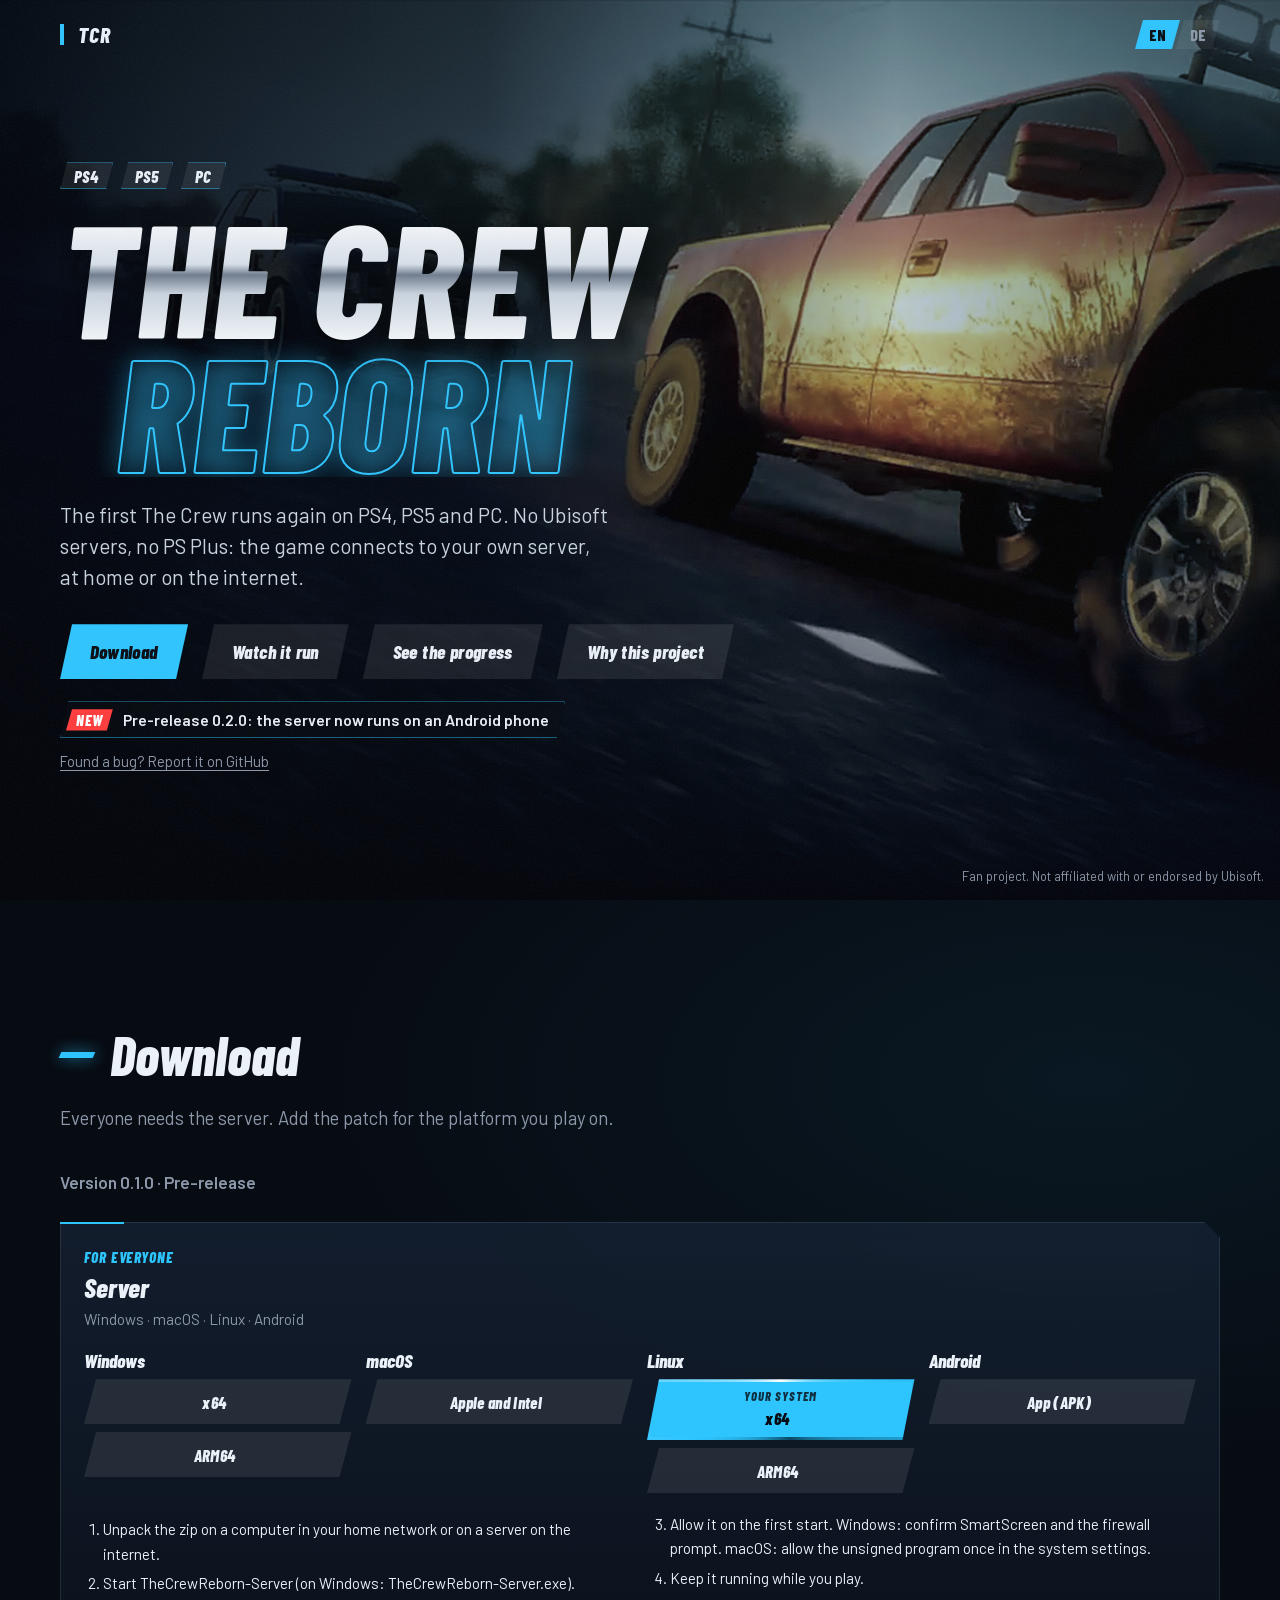
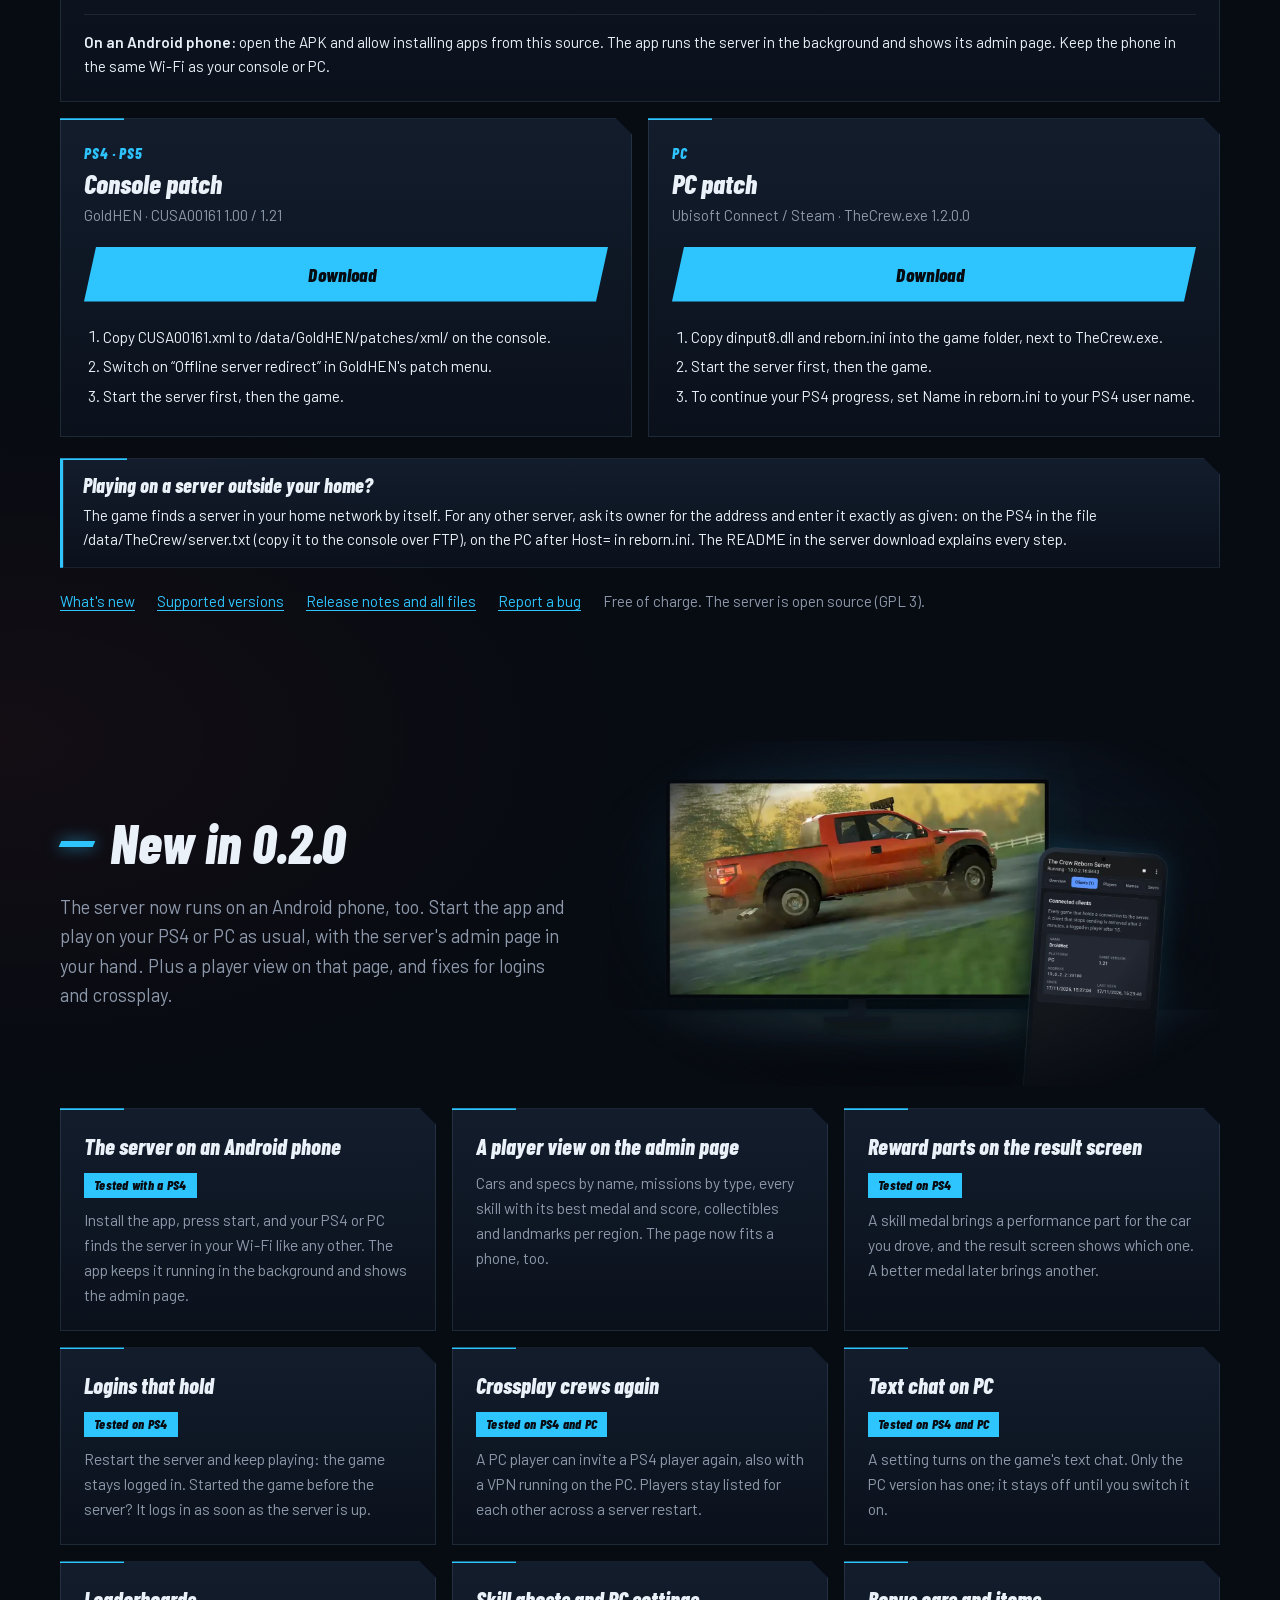
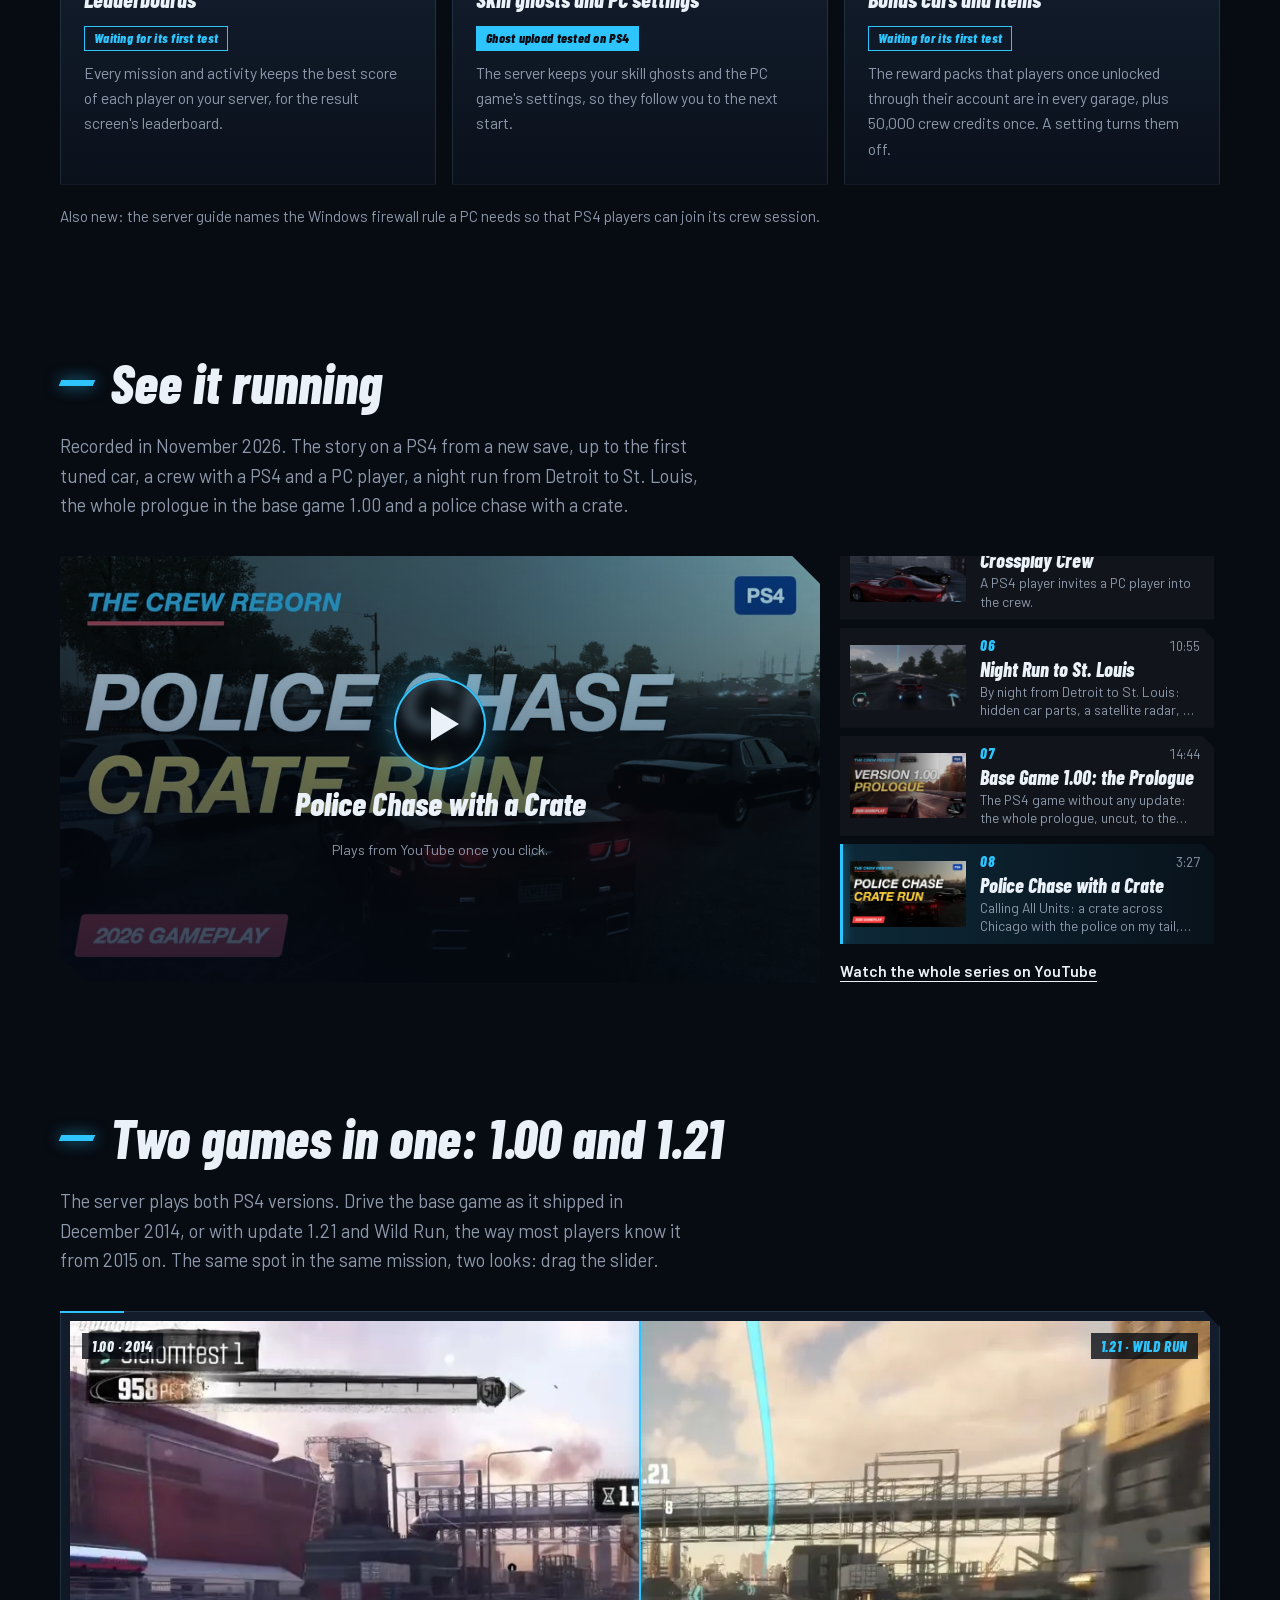
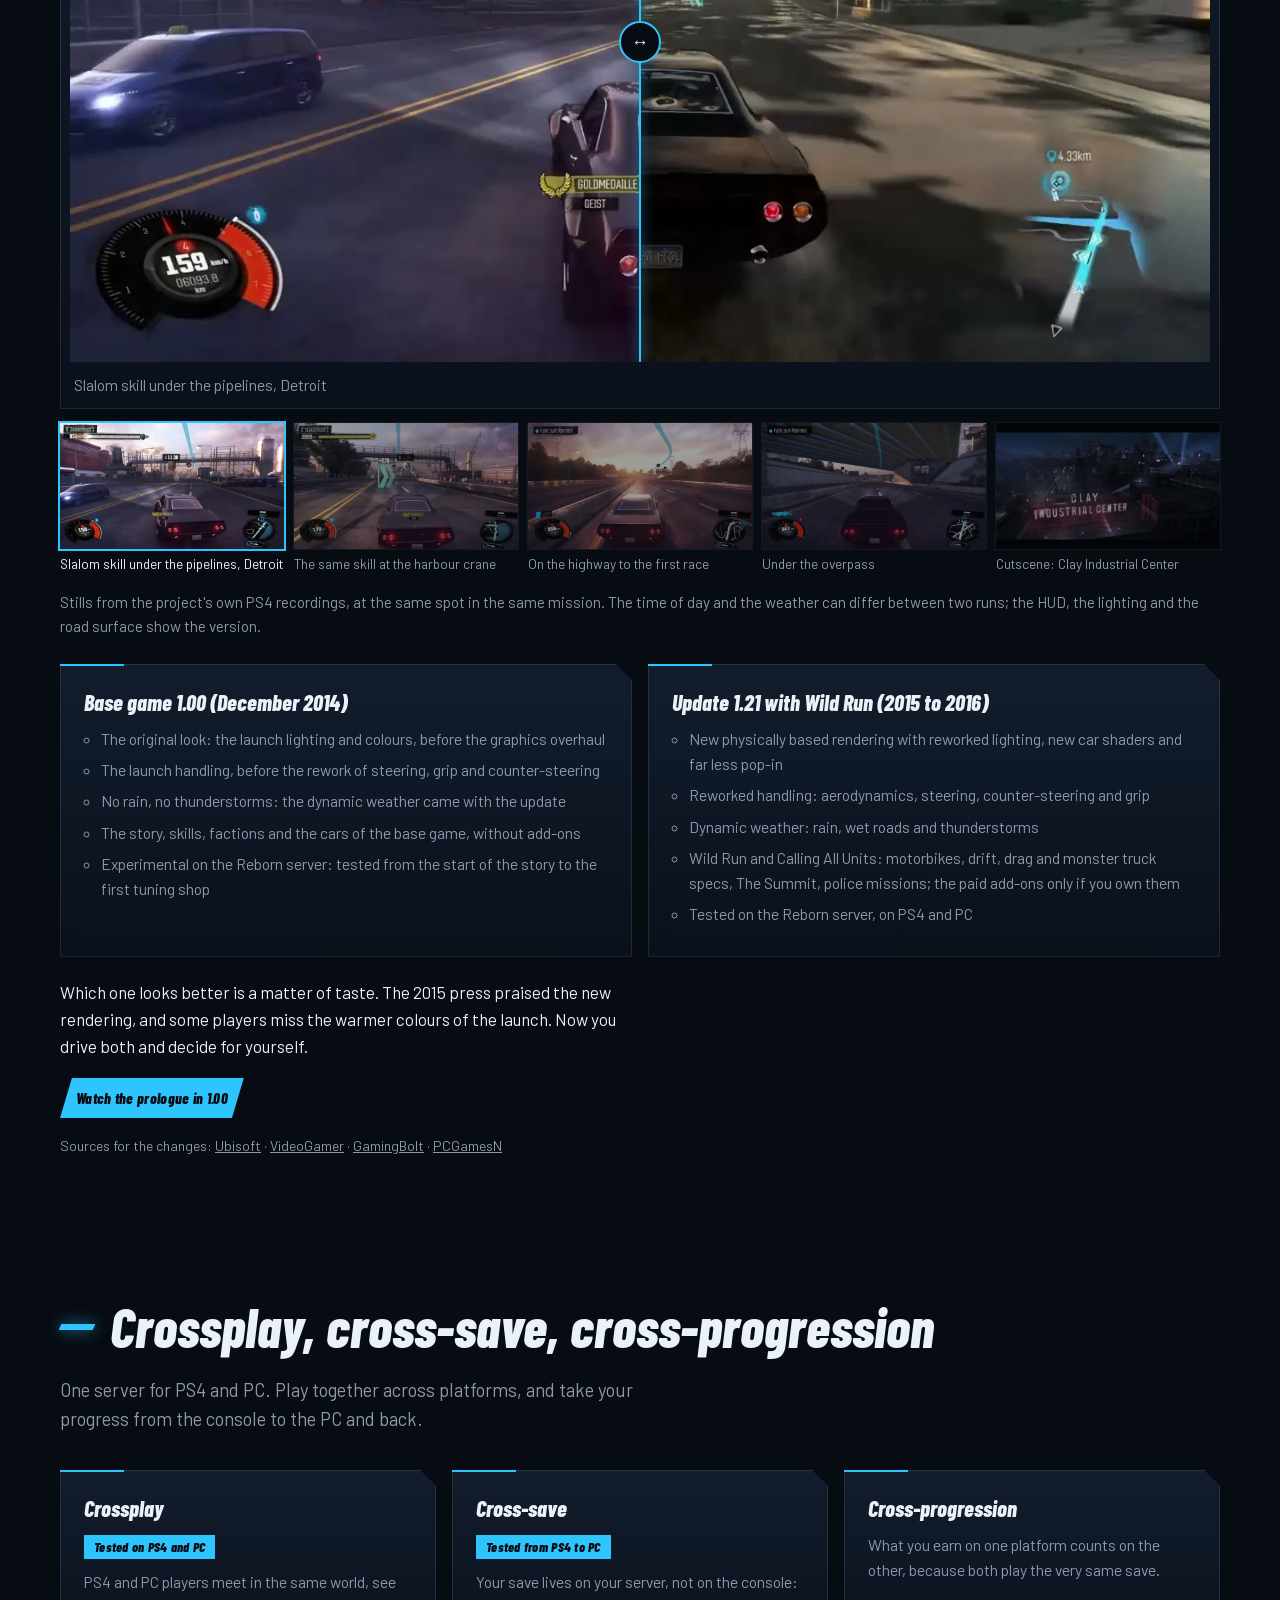
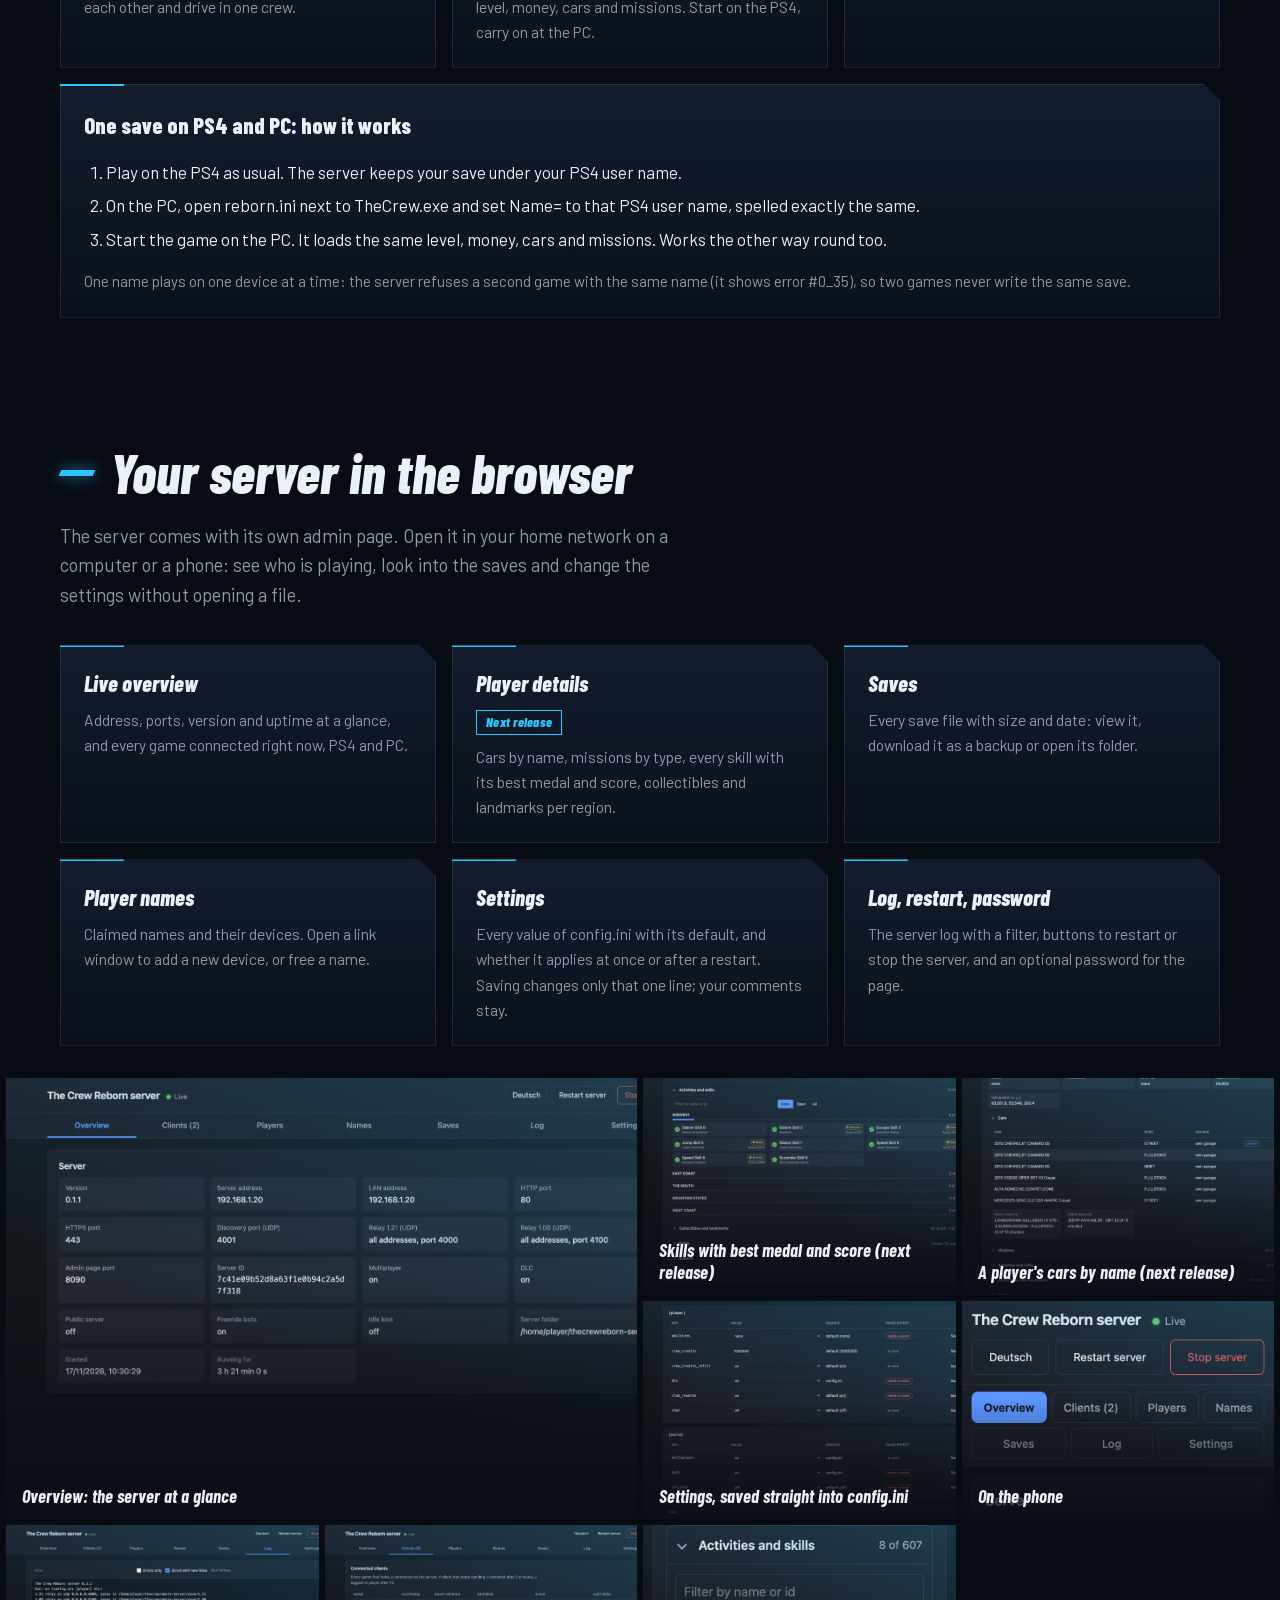
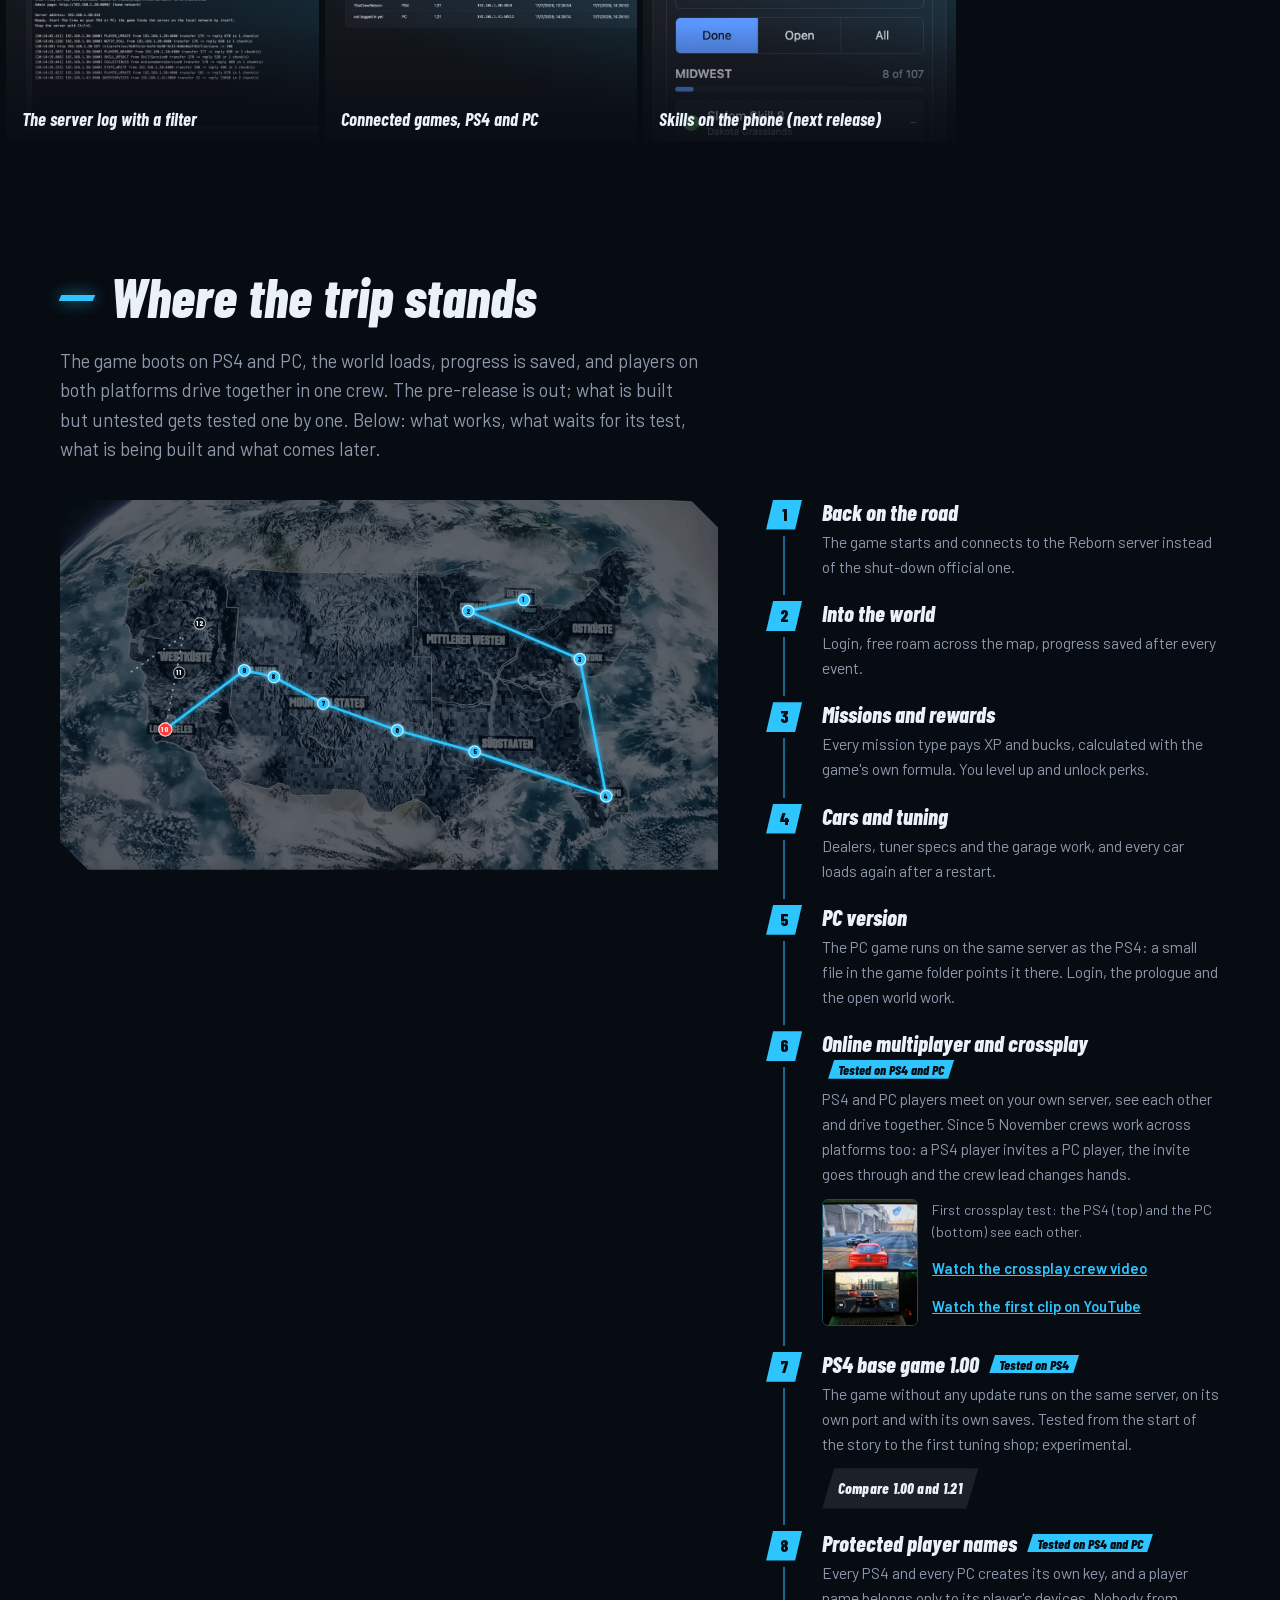
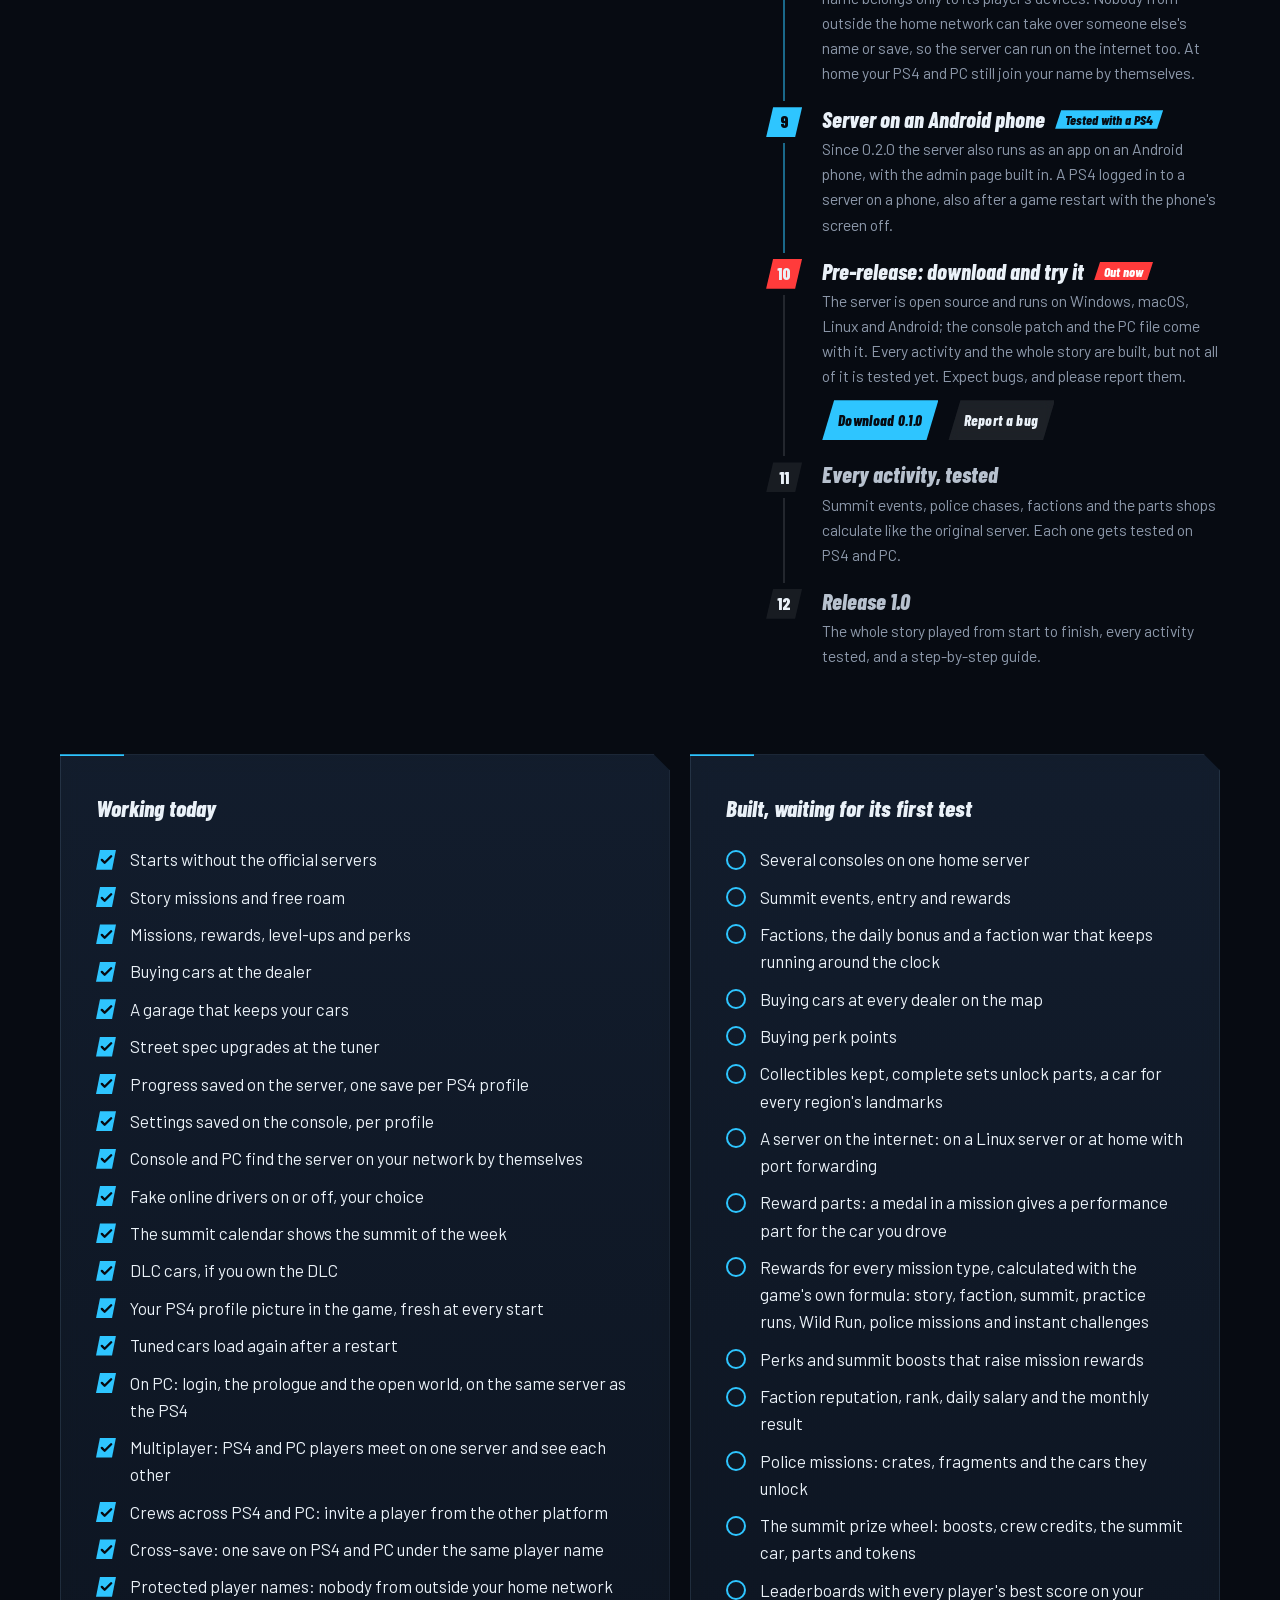
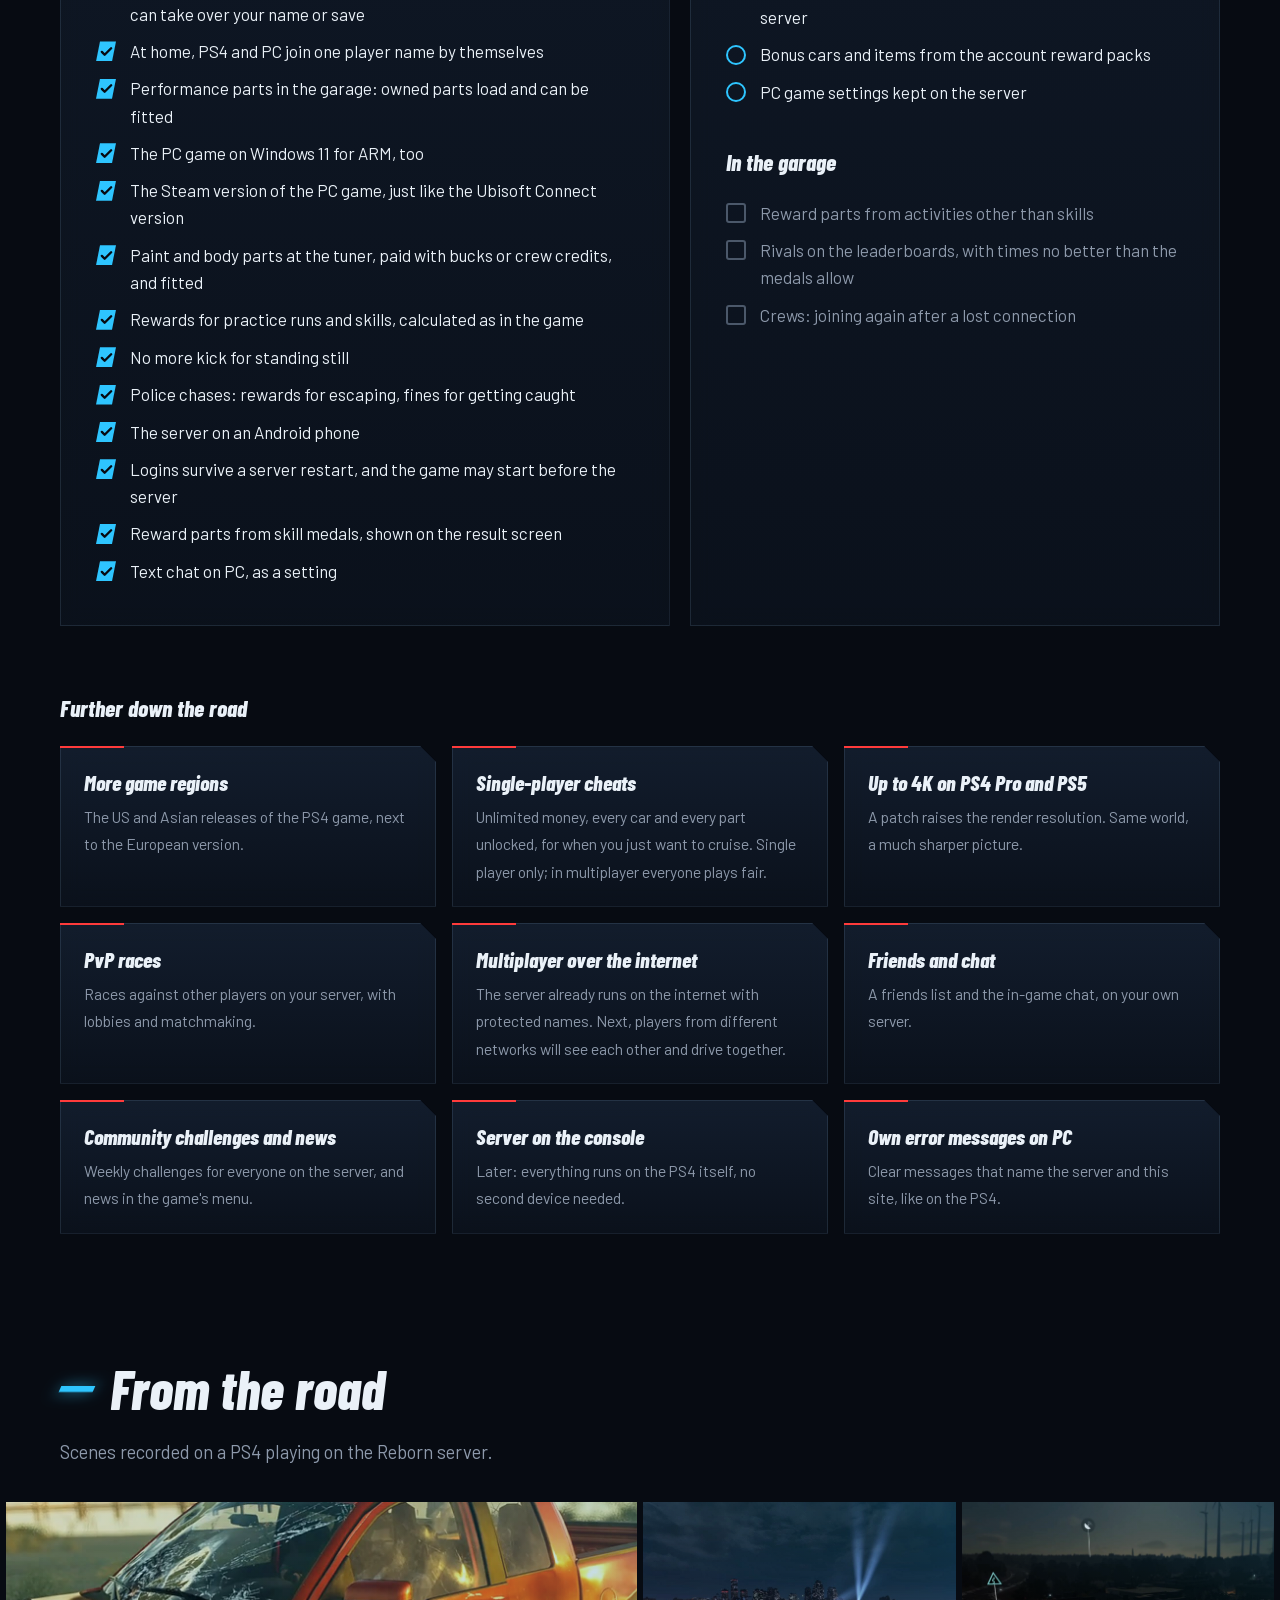
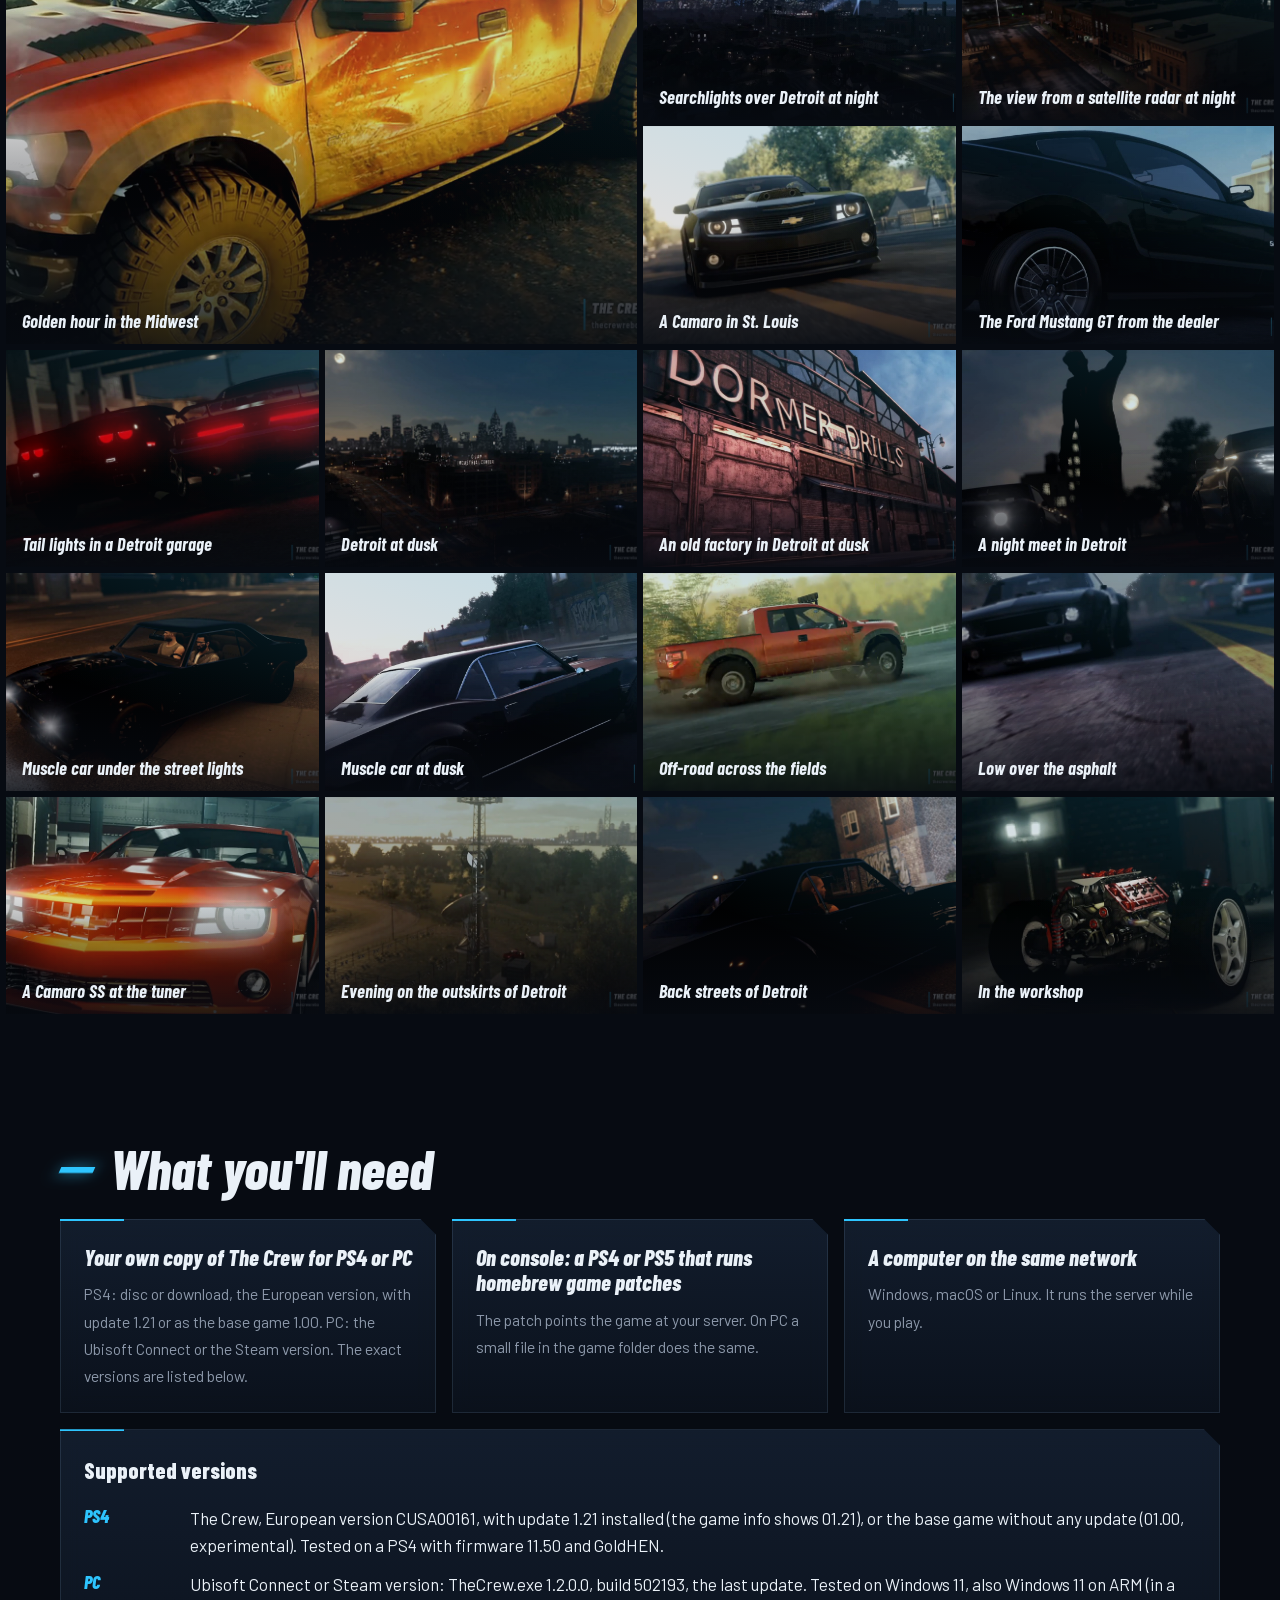
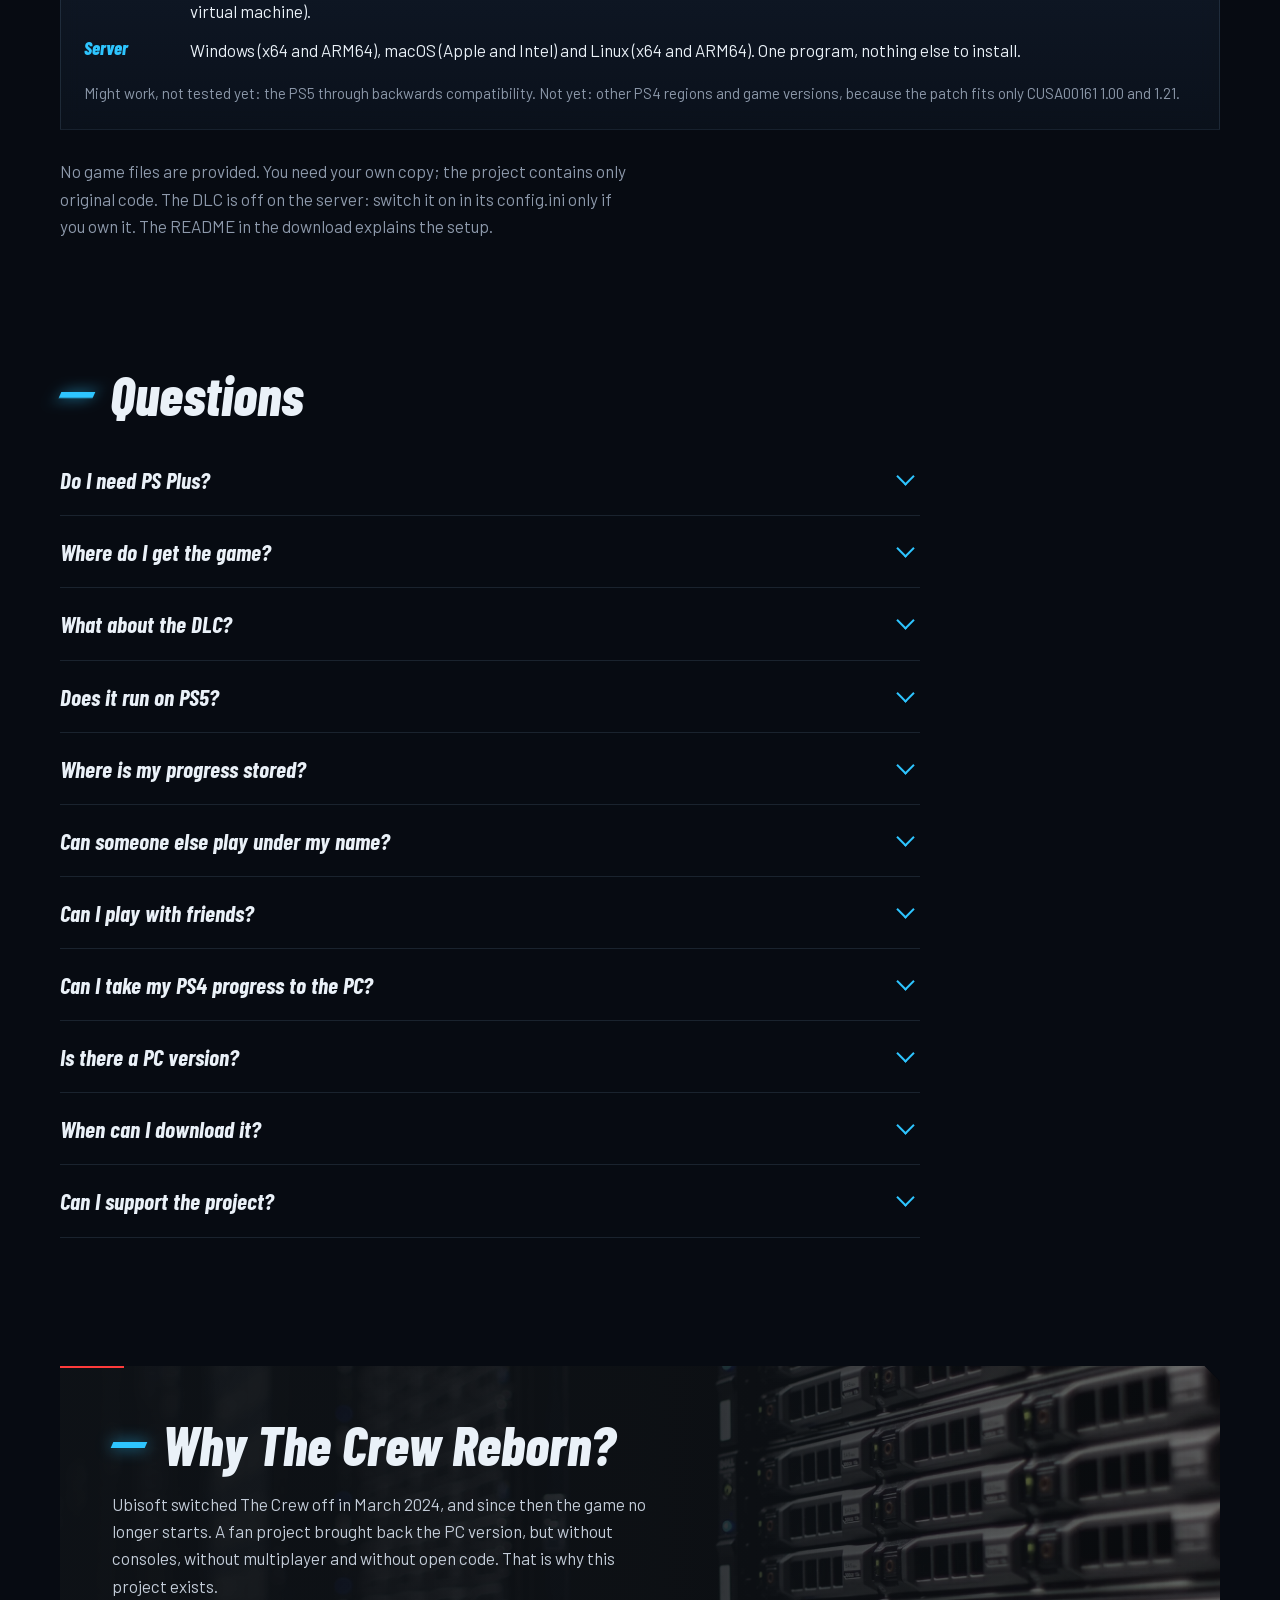
==== commit 3c1438af: "Release 0.2.0: Android server, compact downloads, what's new with the TV and phone picture, roadmap" ====
--- a/index.html
+++ b/index.html
@@ -14,7 +14,7 @@
 <meta name="theme-color" content="#070b12">
 <link rel="icon" href="assets/favicon.svg" type="image/svg+xml">
 <link rel="stylesheet" href="assets/fonts.css">
-<link rel="stylesheet" href="assets/style.css?v=39">
+<link rel="stylesheet" href="assets/style.css?v=40">
 </head>
 <body>
 
@@ -39,7 +39,7 @@
       <a class="btn btn-ghost" href="#status" data-i18n="ctaStatus">See the progress</a>
       <a class="btn btn-ghost" href="why/" data-i18n="ctaWhy">Why this project</a>
     </div>
-    <a class="news" href="#download"><b data-i18n="newsTag">New</b> <span data-i18n="news">Pre-release 0.1.1: every mission pays, plus summit prizes, factions and police chases</span></a>
+    <a class="news" href="#download"><b data-i18n="newsTag">New</b> <span data-i18n="news">Pre-release 0.2.0: the server now runs on an Android phone</span></a>
     <a class="bug-link" href="https://github.com/thecrewreborn/server/issues" data-i18n="bugLink">Found a bug? Report it on GitHub</a>
   </div>
 
@@ -53,23 +53,33 @@
       <p class="lede" data-i18n="dlLede">Everyone needs the server. Add the patch for the platform you play on.</p>
       <p class="dl-meta" id="dlMeta">Version 0.1.0 · Pre-release</p>
       <ul class="dl-grid">
-        <li class="panel dl-card">
+        <li class="panel dl-card dl-server">
           <span class="dl-kicker" data-i18n="dlForAll">For everyone</span>
           <strong data-i18n="dlServer">Server</strong>
-          <span class="dl-sys">Windows · macOS · Linux</span>
-          <div class="dl-btns">
-            <a class="btn btn-primary dl-btn" data-platform="windows-x64" data-goatcounter-click="download-server-windows-x64" data-goatcounter-title="Download Server Windows x64" href="https://github.com/thecrewreborn/server/releases"><span>Windows x64</span><small class="dl-size"></small></a>
-            <a class="btn btn-primary dl-btn" data-platform="windows-arm64" data-goatcounter-click="download-server-windows-arm64" data-goatcounter-title="Download Server Windows ARM64" href="https://github.com/thecrewreborn/server/releases"><span>Windows ARM64</span><small class="dl-size"></small></a>
-            <a class="btn btn-primary dl-btn" data-platform="macos-universal" data-goatcounter-click="download-server-macos-universal" data-goatcounter-title="Download Server macOS" href="https://github.com/thecrewreborn/server/releases"><span data-i18n="dlMac">macOS (Apple and Intel)</span><small class="dl-size"></small></a>
-            <a class="btn btn-primary dl-btn" data-platform="linux-x64" data-goatcounter-click="download-server-linux-x64" data-goatcounter-title="Download Server Linux x64" href="https://github.com/thecrewreborn/server/releases"><span>Linux x64</span><small class="dl-size"></small></a>
-            <a class="btn btn-primary dl-btn" data-platform="linux-arm64" data-goatcounter-click="download-server-linux-arm64" data-goatcounter-title="Download Server Linux ARM64" href="https://github.com/thecrewreborn/server/releases"><span>Linux ARM64</span><small class="dl-size"></small></a>
+          <span class="dl-sys">Windows · macOS · Linux · Android</span>
+          <div class="dl-os">
+            <div class="dl-group"><span class="dl-osname">Windows</span>
+              <a class="btn btn-primary dl-btn" data-platform="windows-x64" data-goatcounter-click="download-server-windows-x64" data-goatcounter-title="Download Server Windows x64" href="https://github.com/thecrewreborn/server/releases"><span>x64</span><small class="dl-size"></small></a>
+              <a class="btn btn-primary dl-btn" data-platform="windows-arm64" data-goatcounter-click="download-server-windows-arm64" data-goatcounter-title="Download Server Windows ARM64" href="https://github.com/thecrewreborn/server/releases"><span>ARM64</span><small class="dl-size"></small></a>
+            </div>
+            <div class="dl-group"><span class="dl-osname">macOS</span>
+              <a class="btn btn-primary dl-btn" data-platform="macos-universal" data-goatcounter-click="download-server-macos-universal" data-goatcounter-title="Download Server macOS" href="https://github.com/thecrewreborn/server/releases"><span data-i18n="dlMac">Apple and Intel</span><small class="dl-size"></small></a>
+            </div>
+            <div class="dl-group"><span class="dl-osname">Linux</span>
+              <a class="btn btn-primary dl-btn" data-platform="linux-x64" data-goatcounter-click="download-server-linux-x64" data-goatcounter-title="Download Server Linux x64" href="https://github.com/thecrewreborn/server/releases"><span>x64</span><small class="dl-size"></small></a>
+              <a class="btn btn-primary dl-btn" data-platform="linux-arm64" data-goatcounter-click="download-server-linux-arm64" data-goatcounter-title="Download Server Linux ARM64" href="https://github.com/thecrewreborn/server/releases"><span>ARM64</span><small class="dl-size"></small></a>
+            </div>
+            <div class="dl-group"><span class="dl-osname">Android</span>
+              <a class="btn btn-primary dl-btn" data-platform="android" data-goatcounter-click="download-server-android" data-goatcounter-title="Download Server Android" href="https://github.com/thecrewreborn/server/releases"><span data-i18n="dlApk">App (APK)</span><small class="dl-size"></small></a>
+            </div>
           </div>
-          <ol class="dl-steps">
+          <ol class="dl-steps dl-steps-wide">
             <li data-i18n="dlS1">Unpack the zip on a computer in your home network or on a server on the internet.</li>
             <li data-i18n="dlS2">Start TheCrewReborn-Server (on Windows: TheCrewReborn-Server.exe).</li>
             <li data-i18n="dlS3">Allow it on the first start. Windows: confirm SmartScreen and the firewall prompt. macOS: allow the unsigned program once in the system settings.</li>
             <li data-i18n="dlS4">Keep it running while you play.</li>
           </ol>
+          <p class="dl-note"><b data-i18n="dlAndroidTitle">On an Android phone:</b> <span data-i18n="dlAndroid">open the APK and allow installing apps from this source. The app runs the server in the background and shows its admin page. Keep the phone in the same Wi-Fi as your console or PC.</span></p>
         </li>
         <li class="panel dl-card">
           <span class="dl-kicker">PS4 · PS5</span>
@@ -101,16 +111,25 @@
 
   <section id="new" class="band whatsnew">
     <div class="wrap">
-      <h2 data-i18n="newTitle">New in 0.1.1</h2>
-      <p class="lede" data-i18n="newText">Every mission pays again. The server reads each of the game's 630 missions from the game's own data and pays with the game's own formula: the amount the game shows before the start, plus the bonus for your medal.</p>
+      <div class="new-lead">
+        <div>
+          <h2 data-i18n="newTitle">New in 0.2.0</h2>
+          <p class="lede" data-i18n="newText">The server now runs on an Android phone, too. Start the app and play on your PS4 or PC as usual, with the server's admin page in your hand. Plus a player view on that page, and fixes for logins and crossplay.</p>
+        </div>
+        <figure class="new-pic"><img src="assets/shots/tv-phone.webp" width="1800" height="1013" alt="The game on a TV, the server app with its admin page on a phone next to it" data-i18n-alt="newPicAlt"></figure>
+      </div>
       <ul class="needs cross-grid">
-        <li class="panel"><strong data-i18n="nw1">Every mission pays</strong><em class="tag-ok" data-i18n="nw1tag">Tested on PS4</em><span data-i18n="nw1t">Story, faction, summit and police missions, practice runs and Wild Run trials pay XP and bucks. A medal adds its bonus, and a medal also brings a performance part for the car you drove.</span></li>
-        <li class="panel"><strong data-i18n="nw2">The summit prize wheel</strong><em class="tag-new" data-i18n="nw2tag">Waiting for its first test</em><span data-i18n="nw2t">After a summit you played, the wheel turns: a speed boost for every reward, crew credits, the summit car, parts or an ESK token. The ESK gauge fills as in the game.</span></li>
-        <li class="panel"><strong data-i18n="nw3">Factions</strong><em class="tag-new" data-i18n="nw3tag">Waiting for its first test</em><span data-i18n="nw3t">Faction missions earn reputation. Your rank follows your faction's standing, your daily salary follows your rank, and every month ends with a result.</span></li>
-        <li class="panel"><strong data-i18n="nw4">Calling All Units</strong><em class="tag-ok" data-i18n="nw4tag">Crate payout tested on PS4</em><span data-i18n="nw4t">Escape with a crate and it pays out and may drop a car fragment. Ten fragments put the car in your garage.</span></li>
-        <li class="panel"><strong data-i18n="nw5">Instant challenges</strong><em class="tag-new" data-i18n="nw5tag">Waiting for its first test</em><span data-i18n="nw5t">The short routes and speed traps you start while driving pay out when you finish them.</span></li>
-        <li class="panel" id="new-idle"><strong data-i18n="nw6">No idle kick</strong><em class="tag-ok" data-i18n="nw6tag">Tested on PS4</em><span data-i18n="nw6t">Put the controller down as long as you like: the game no longer sends you back to the login after 20 minutes in the open world.</span></li>
-      </ul>
+        <li class="panel"><strong data-i18n="nw1">The server on an Android phone</strong><em class="tag-ok" data-i18n="nw1tag">Tested with a PS4</em><span data-i18n="nw1t">Install the app, press start, and your PS4 or PC finds the server in your Wi-Fi like any other. The app keeps it running in the background and shows the admin page.</span></li>
+        <li class="panel"><strong data-i18n="nw2">A player view on the admin page</strong><span data-i18n="nw2t">Cars and specs by name, missions by type, every skill with its best medal and score, collectibles and landmarks per region. The page now fits a phone, too.</span></li>
+        <li class="panel"><strong data-i18n="nw3">Reward parts on the result screen</strong><em class="tag-ok" data-i18n="nw3tag">Tested on PS4</em><span data-i18n="nw3t">A skill medal brings a performance part for the car you drove, and the result screen shows which one. A better medal later brings another.</span></li>
+        <li class="panel"><strong data-i18n="nw4">Logins that hold</strong><em class="tag-ok" data-i18n="nw4tag">Tested on PS4</em><span data-i18n="nw4t">Restart the server and keep playing: the game stays logged in. Started the game before the server? It logs in as soon as the server is up.</span></li>
+        <li class="panel"><strong data-i18n="nw5">Crossplay crews again</strong><em class="tag-ok" data-i18n="nw5tag">Tested on PS4 and PC</em><span data-i18n="nw5t">A PC player can invite a PS4 player again, also with a VPN running on the PC. Players stay listed for each other across a server restart.</span></li>
+        <li class="panel"><strong data-i18n="nw6">Text chat on PC</strong><em class="tag-ok" data-i18n="nw6tag">Tested on PS4 and PC</em><span data-i18n="nw6t">A setting turns on the game's text chat. Only the PC version has one; it stays off until you switch it on.</span></li>
+        <li class="panel"><strong data-i18n="nw7">Leaderboards</strong><em class="tag-new" data-i18n="nw7tag">Waiting for its first test</em><span data-i18n="nw7t">Every mission and activity keeps the best score of each player on your server, for the result screen's leaderboard.</span></li>
+        <li class="panel"><strong data-i18n="nw8">Skill ghosts and PC settings</strong><em class="tag-ok" data-i18n="nw8tag">Ghost upload tested on PS4</em><span data-i18n="nw8t">The server keeps your skill ghosts and the PC game's settings, so they follow you to the next start.</span></li>
+        <li class="panel"><strong data-i18n="nw9">Bonus cars and items</strong><em class="tag-new" data-i18n="nw9tag">Waiting for its first test</em><span data-i18n="nw9t">The reward packs that players once unlocked through their account are in every garage, plus 50,000 crew credits once. A setting turns them off.</span></li>
+      </ul>
+      <p class="new-foot" data-i18n="newFoot">Also new: the server guide names the Windows firewall rule a PC needs so that PS4 players can join its crew session.</p>
     </div>
   </section>
 
@@ -230,18 +249,20 @@
             </defs>
             <image href="assets/shots/map.jpg" width="1600" height="900"/>
             <rect class="map-tint" width="1600" height="900"/>
-            <path class="route-done" d="M1128 243 L992 270 L1264 387 L1328 720 L1008 612 L820 560"/>
-            <path class="route-ahead" d="M820 560 L640 495 L448 414 L256 558 L180 390"/>
+            <path class="route-done" d="M1128 243 L992 270 L1264 387 L1328 720 L1008 612 L820 560 L640 495 L520 430 L448 414 L256 558"/>
+            <path class="route-ahead" d="M256 558 L300 330 L170 420"/>
             <g class="node done"><circle cx="1128" cy="243" r="14"/><text x="1128" y="249">1</text></g>
             <g class="node done"><circle cx="992" cy="270" r="14"/><text x="992" y="276">2</text></g>
             <g class="node done"><circle cx="1264" cy="387" r="14"/><text x="1264" y="393">3</text></g>
             <g class="node done"><circle cx="1328" cy="720" r="14"/><text x="1328" y="726">4</text></g>
             <g class="node done"><circle cx="1008" cy="612" r="14"/><text x="1008" y="618">5</text></g>
             <g class="node done"><circle cx="820" cy="560" r="14"/><text x="820" y="566">6</text></g>
-            <g class="node here"><circle class="ping" cx="640" cy="495" r="14"/><circle cx="640" cy="495" r="16"/><text x="640" y="501">7</text></g>
-            <g class="node"><circle cx="448" cy="414" r="14"/><text x="448" y="420">8</text></g>
-            <g class="node"><circle cx="256" cy="558" r="14"/><text x="256" y="564">9</text></g>
-            <g class="node"><circle cx="180" cy="390" r="14"/><text x="180" y="396">10</text></g>
+            <g class="node done"><circle cx="640" cy="495" r="14"/><text x="640" y="501">7</text></g>
+            <g class="node done"><circle cx="520" cy="430" r="14"/><text x="520" y="436">8</text></g>
+            <g class="node done"><circle cx="448" cy="414" r="14"/><text x="448" y="420">9</text></g>
+            <g class="node here"><circle class="ping" cx="256" cy="558" r="14"/><circle cx="256" cy="558" r="16"/><text x="256" y="564">10</text></g>
+            <g class="node"><circle cx="290" cy="420" r="14"/><text x="290" y="426">11</text></g>
+            <g class="node"><circle cx="340" cy="300" r="14"/><text x="340" y="306">12</text></g>
           </svg>
         </div>
 
@@ -256,11 +277,11 @@
           <li class="done" id="v100"><h3><span data-i18n="mv100">PS4 base game 1.00</span> <em class="ok" data-i18n="mv100tag">Tested on PS4</em></h3><p data-i18n="mv100t">The game without any update runs on the same server, on its own port and with its own saves. Tested from the start of the story to the first tuning shop; experimental.</p>
             <p class="leg-links"><a class="btn btn-ghost btn-small" href="#versions-compare" data-i18n="mv100cmp">Compare 1.00 and 1.21</a></p></li>
           <li class="done" id="names"><h3><span data-i18n="mnames">Protected player names</span> <em class="ok" data-i18n="tested">Tested on PS4 and PC</em></h3><p data-i18n="mnamest">Every PS4 and every PC creates its own key, and a player name belongs only to its player's devices. Nobody from outside the home network can take over someone else's name or save, so the server can run on the internet too. At home your PS4 and PC still join your name by themselves.</p></li>
-          <li class="here" id="prerelease"><h3><span data-i18n="mpre">Pre-release: download and try it</span> <em data-i18n="now">Out now</em></h3><p data-i18n="mpret">The server is open source and runs on Windows, macOS and Linux; the console patch and the PC file come with it. Every activity and the whole story are built, but not all of it is tested yet. Expect bugs, and please report them.</p>
+          <li class="done" id="android"><h3><span data-i18n="mandroid">Server on an Android phone</span> <em class="ok" data-i18n="mandroidtag">Tested with a PS4</em></h3><p data-i18n="mandroidt">Since 0.2.0 the server also runs as an app on an Android phone, with the admin page built in. A PS4 logged in to a server on a phone, also after a game restart with the phone's screen off.</p></li>
+          <li class="here" id="prerelease"><h3><span data-i18n="mpre">Pre-release: download and try it</span> <em data-i18n="now">Out now</em></h3><p data-i18n="mpret">The server is open source and runs on Windows, macOS, Linux and Android; the console patch and the PC file come with it. Every activity and the whole story are built, but not all of it is tested yet. Expect bugs, and please report them.</p>
             <p class="leg-links"><a class="btn btn-primary btn-small" href="#download" data-i18n="download">Download 0.1.0</a> <a class="btn btn-ghost btn-small" href="https://github.com/thecrewreborn/server/issues" data-i18n="reportBug">Report a bug</a></p></li>
           <li><h3 data-i18n="m5">Every activity, tested</h3><p data-i18n="m5t">Summit events, police chases, factions and the parts shops calculate like the original server. Each one gets tested on PS4 and PC.</p></li>
           <li><h3 data-i18n="m6">Release 1.0</h3><p data-i18n="m6t">The whole story played from start to finish, every activity tested, and a step-by-step guide.</p></li>
-          <li><h3 data-i18n="m7">Server on the console</h3><p data-i18n="m7t">Later: everything runs on the PS4 itself, no second device needed.</p></li>
         </ol>
       </div>
 
@@ -295,6 +316,10 @@
             <li data-i18n="w25">Rewards for practice runs and skills, calculated as in the game</li>
             <li data-i18n="t1">No more kick for standing still</li>
             <li data-i18n="t5">Police chases: rewards for escaping, fines for getting caught</li>
+            <li data-i18n="w26">The server on an Android phone</li>
+            <li data-i18n="w27">Logins survive a server restart, and the game may start before the server</li>
+            <li data-i18n="w28">Reward parts from skill medals, shown on the result screen</li>
+            <li data-i18n="w29">Text chat on PC, as a setting</li>
           </ul>
         </div>
         <div class="panel">
@@ -313,11 +338,13 @@
             <li data-i18n="t14">Faction reputation, rank, daily salary and the monthly result</li>
             <li data-i18n="t15">Police missions: crates, fragments and the cars they unlock</li>
             <li data-i18n="t16">The summit prize wheel: boosts, crew credits, the summit car, parts and tokens</li>
+            <li data-i18n="t17">Leaderboards with every player's best score on your server</li>
+            <li data-i18n="t18">Bonus cars and items from the account reward packs</li>
+            <li data-i18n="t19">PC game settings kept on the server</li>
           </ul>
           <h3 data-i18n="benchTitle">In the garage</h3>
           <ul class="checks ahead">
-            <li data-i18n="b1">Reward parts from skills and activities</li>
-            <li data-i18n="b8">Leaderboards with your personal bests</li>
+            <li data-i18n="b1">Reward parts from activities other than skills</li>
             <li data-i18n="b6">Rivals on the leaderboards, with times no better than the medals allow</li>
             <li data-i18n="b11">Crews: joining again after a lost connection</li>
           </ul>
@@ -334,6 +361,7 @@
           <li class="panel"><strong data-i18n="r5">Multiplayer over the internet</strong><span data-i18n="r5t">The server already runs on the internet with protected names. Next, players from different networks will see each other and drive together.</span></li>
           <li class="panel"><strong data-i18n="r6">Friends and chat</strong><span data-i18n="r6t">A friends list and the in-game chat, on your own server.</span></li>
           <li class="panel"><strong data-i18n="r7">Community challenges and news</strong><span data-i18n="r7t">Weekly challenges for everyone on the server, and news in the game's menu.</span></li>
+          <li class="panel"><strong data-i18n="m7">Server on the console</strong><span data-i18n="m7t">Later: everything runs on the PS4 itself, no second device needed.</span></li>
           <li class="panel"><strong data-i18n="r9">Own error messages on PC</strong><span data-i18n="r9t">Clear messages that name the server and this site, like on the PS4.</span></li>
         </ul>
       </div>
@@ -457,6 +485,6 @@
 
 <script data-goatcounter="https://knutwurst.goatcounter.com/count" async src="//gc.zgo.at/count.js"></script>
 <script src="assets/content.js?v=27"></script>
-<script src="assets/site.js?v=60"></script>
+<script src="assets/site.js?v=61"></script>
 </body>
 </html>
--- a/assets/style.css
+++ b/assets/style.css
@@ -726,21 +726,29 @@
 .needs strong { display: block; font: 800 italic 1.4rem/1.15 "Barlow Condensed", sans-serif; margin-bottom: .45em; }
 .needs span { color: var(--steel); font-size: .98rem; }
 .dl-meta { margin: .4rem 0 0; color: var(--steel); font-weight: 600; }
-.dl-grid { list-style: none; margin: 1.6rem 0 0; padding: 0; display: grid; grid-template-columns: repeat(3, 1fr); gap: 16px; }
+.dl-grid { list-style: none; margin: 1.6rem 0 0; padding: 0; display: grid; grid-template-columns: repeat(2, 1fr); gap: 16px; }
+.dl-server { grid-column: 1 / -1; }
 .dl-card { padding: 26px 24px 24px; display: flex; flex-direction: column; }
 .dl-kicker { color: var(--cyan); font: 800 italic .95rem/1.2 "Barlow Condensed", sans-serif; letter-spacing: .06em; text-transform: uppercase; }
 .dl-card strong { font: 800 italic 1.7rem/1.1 "Barlow Condensed", sans-serif; margin: .25em 0 .15em; }
 .dl-sys { color: var(--steel); font-size: .95rem; }
 .dl-btn { margin: 1.2rem 0 1.1rem; text-align: center; }
-.dl-btns { display: flex; flex-direction: column; gap: 8px; margin: 1.2rem 0 1.1rem; }
-.dl-btns .dl-btn { margin: 0; }
+/* the server builds: one column per system, the matching one marked (site.js markYours) */
+.dl-os { display: grid; grid-template-columns: repeat(4, 1fr); gap: 14px; margin: 1.2rem 0 1.2rem; }
+.dl-group { display: flex; flex-direction: column; gap: 8px; }
+.dl-osname { font: 800 italic 1.2rem/1.1 "Barlow Condensed", sans-serif; color: var(--ice); }
+.dl-os .dl-btn { margin: 0; padding: 10px 18px 8px; font-size: 1.05rem; }
+.dl-steps-wide { columns: 2; column-gap: 40px; }
+.dl-steps-wide li { break-inside: avoid; }
+.dl-note { margin: 1rem 0 0; padding-top: .9rem; border-top: 1px solid rgba(255, 255, 255, .08); color: var(--ice); font-size: .95rem; }
+.dl-note b { font-weight: 700; }
 /* the server download that matches the visitor's system (site.js markYours): a running frame, the others step back */
 @property --dl-a { syntax: "<angle>"; initial-value: 0deg; inherits: false; }
 @keyframes dl-spin { to { --dl-a: 360deg; } }
-.dl-btns.has-match .dl-btn:not(.dl-match) { background: rgba(255, 255, 255, .09); color: var(--ice); }
-.dl-btns.has-match .dl-btn:not(.dl-match):hover { background: rgba(255, 255, 255, .16); }
-.dl-btn.dl-match {
-  padding: 10px 27px 8px;
+.dl-os.has-match .dl-btn:not(.dl-match) { background: rgba(255, 255, 255, .09); color: var(--ice); }
+.dl-os.has-match .dl-btn:not(.dl-match):hover { background: rgba(255, 255, 255, .16); }
+.dl-os .dl-btn.dl-match {
+  padding: 7px 15px 5px;
   border: 3px solid transparent;
   background:
     linear-gradient(var(--cyan), var(--cyan)) padding-box,
@@ -768,6 +776,15 @@
 .cross-grid { margin-top: 1.4rem; }
 .tag-ok { display: inline-block; margin: -.1em 0 .7em; padding: 2px 10px; background: var(--cyan); color: var(--night); font: 800 italic .85rem/1.5 "Barlow Condensed", sans-serif; letter-spacing: .02em; }
 .cross-grid span { display: block; }
+/* what's new: the lead text beside the TV + phone picture */
+.new-lead { display: grid; grid-template-columns: minmax(0, 5fr) minmax(0, 6fr); gap: 36px; align-items: center; }
+.new-lead .lede { margin-bottom: 0; }
+.new-pic { margin: 0; }
+.new-pic img { display: block; width: 100%; height: auto;
+  -webkit-mask-image: radial-gradient(ellipse 58% 62% at 52% 48%, #000 62%, transparent 100%);
+  mask-image: radial-gradient(ellipse 58% 62% at 52% 48%, #000 62%, transparent 100%); }
+.new-foot { margin: 1.2rem 0 0; color: var(--steel); font-size: .95rem; }
+@media (max-width: 960px) { .new-lead { grid-template-columns: 1fr; gap: 20px; } }
 .tag-new { display: inline-block; margin: -.1em 0 .7em; padding: 1px 9px; border: 1px solid var(--cyan); color: var(--cyan); font: 800 italic .85rem/1.5 "Barlow Condensed", sans-serif; letter-spacing: .02em; }
 .howto { margin-top: 16px; padding: 24px; }
 .howto h3 { margin: 0 0 .7em; font-size: 1.4rem; }
@@ -874,6 +891,8 @@
   .lists { grid-template-columns: 1fr; }
   .needs { grid-template-columns: 1fr; }
   .dl-grid { grid-template-columns: 1fr; }
+  .dl-os { grid-template-columns: repeat(2, 1fr); }
+  .dl-steps-wide { columns: 1; }
   .later-grid { grid-template-columns: 1fr; }
   .gallery { grid-template-columns: repeat(2, 1fr); grid-auto-rows: 34vw; }
 }
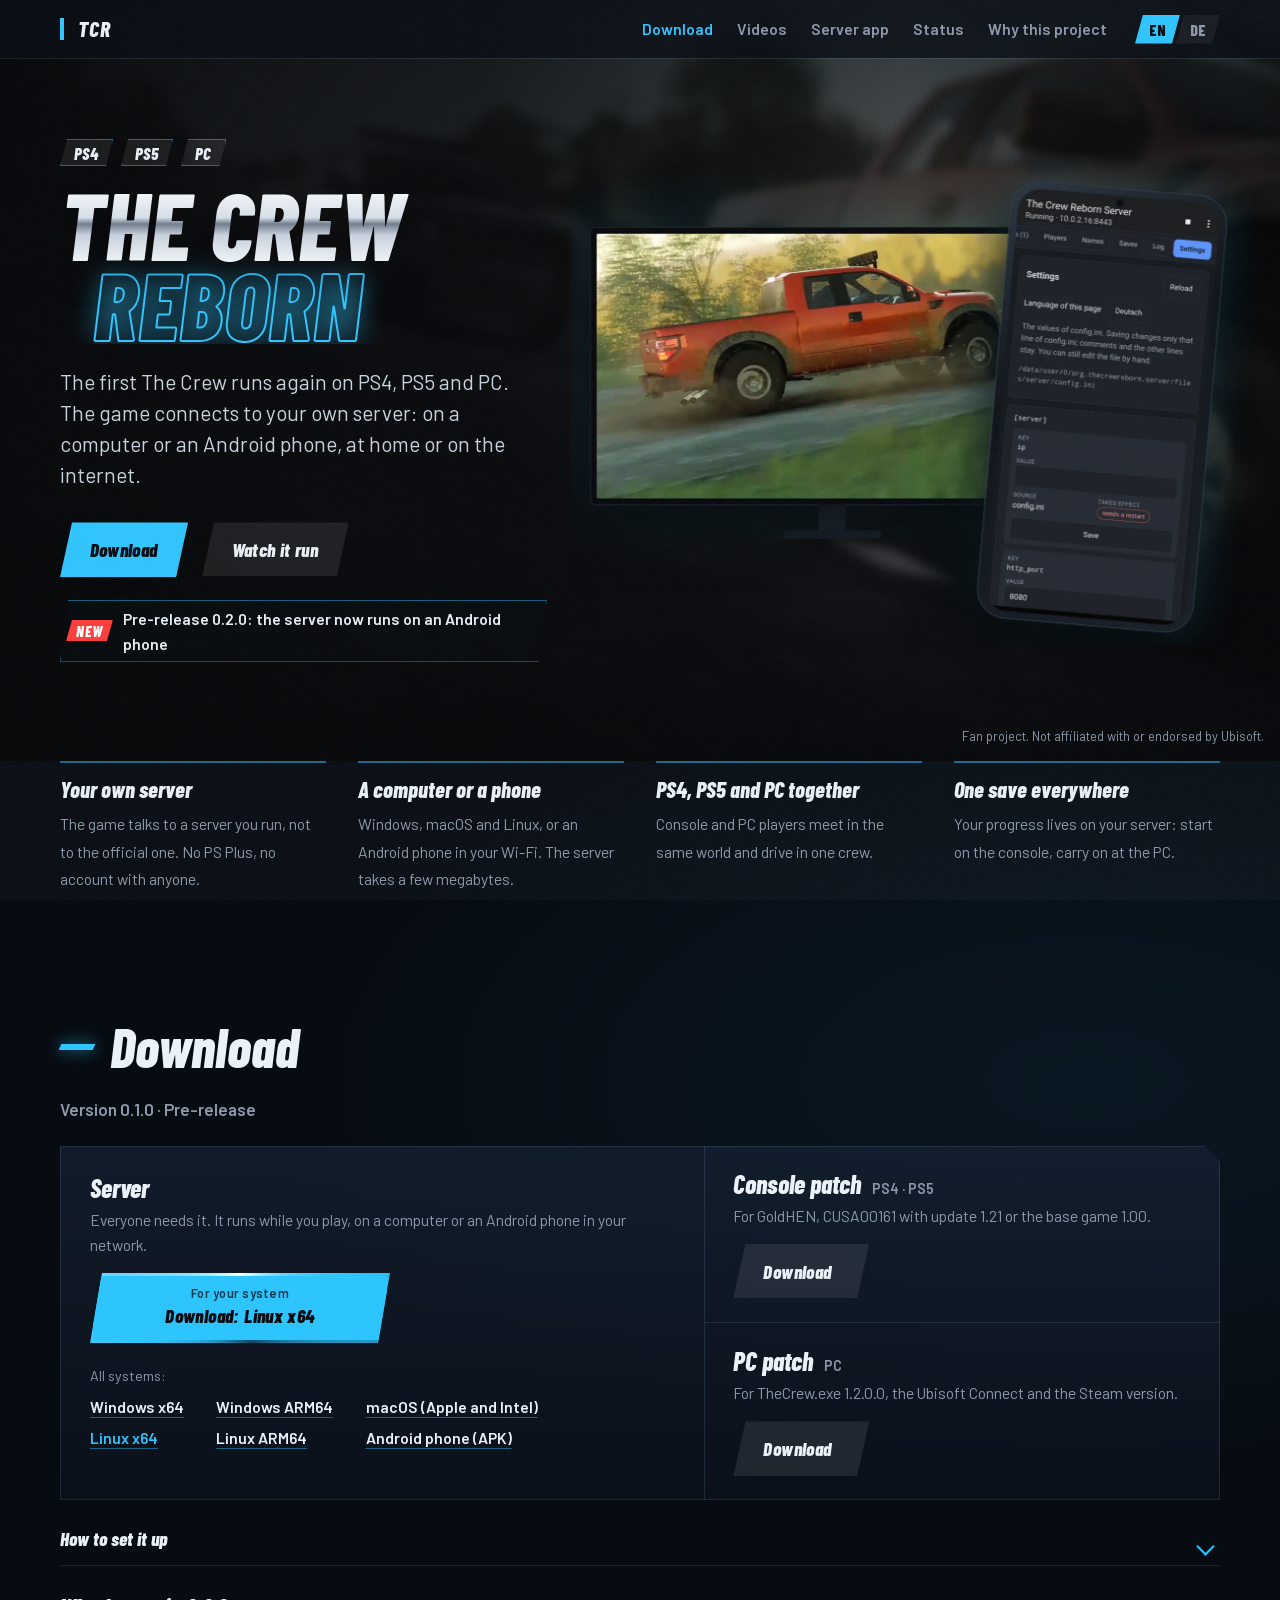
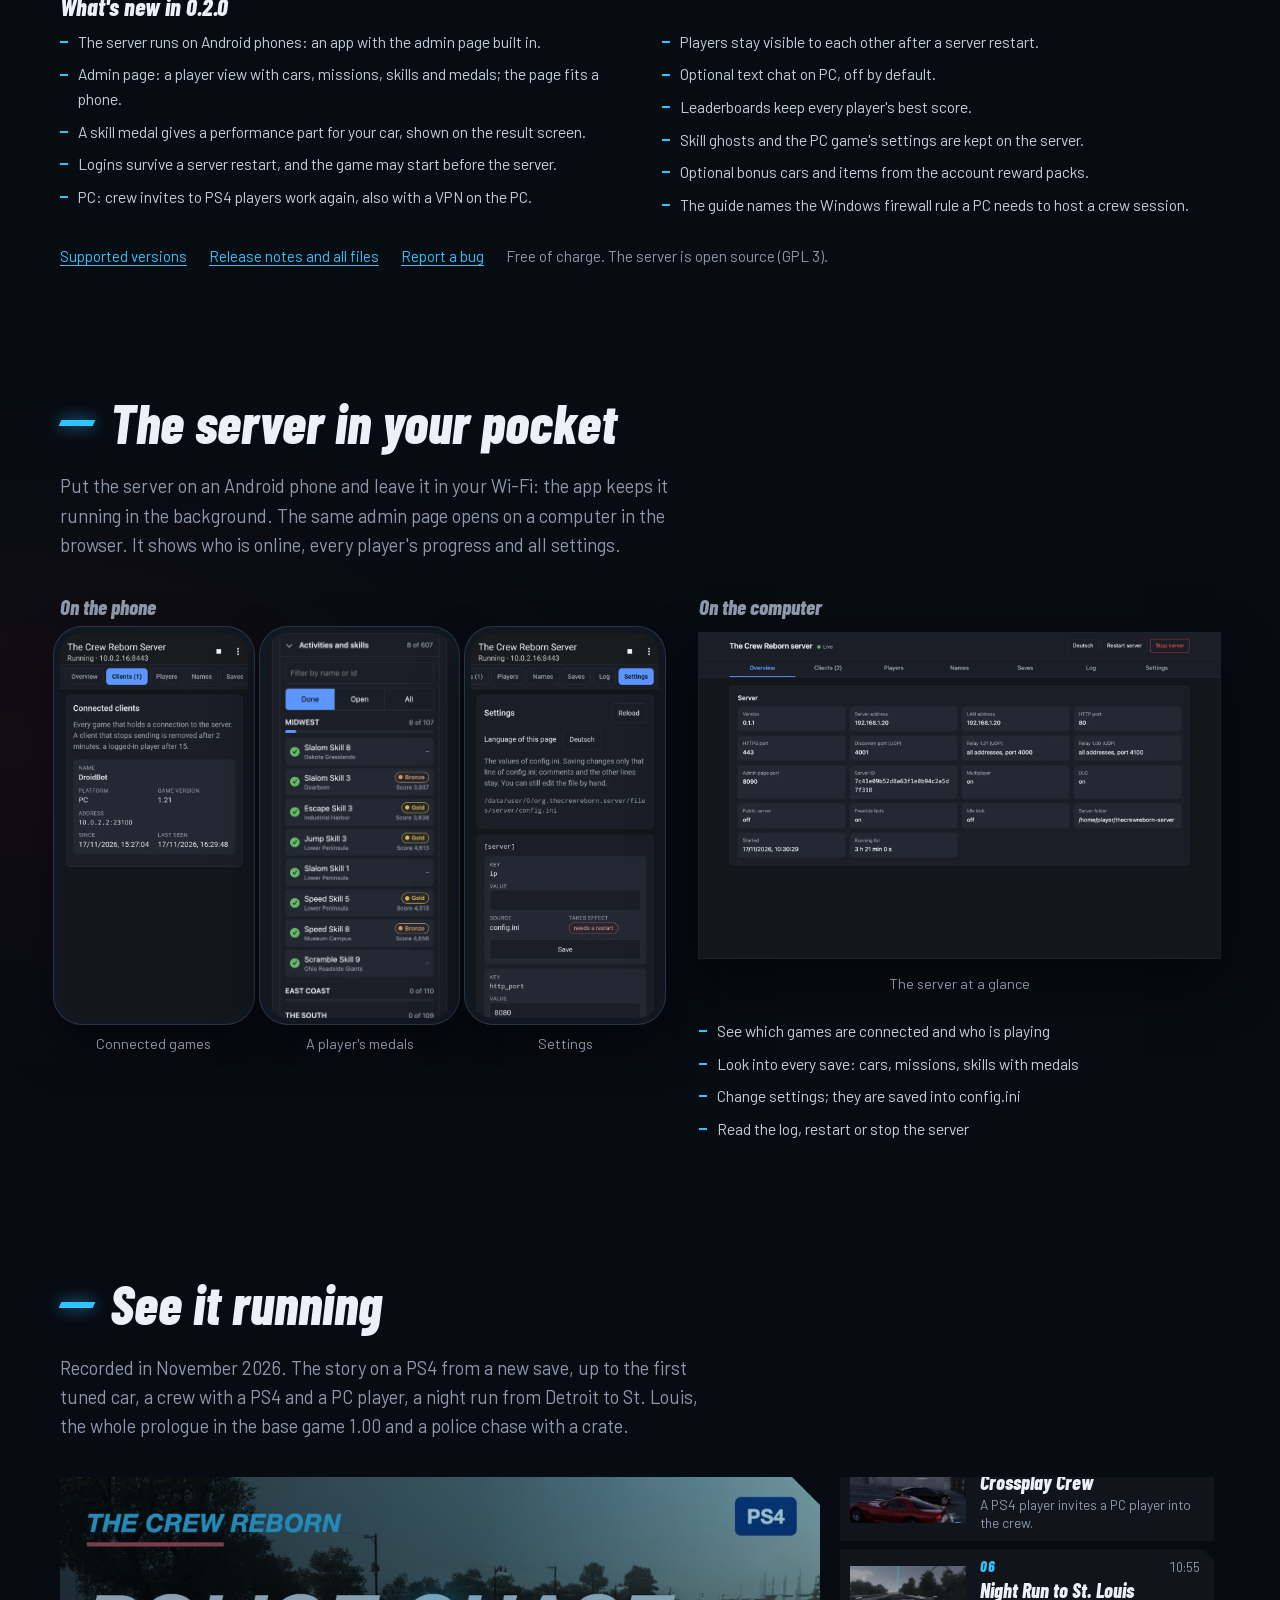
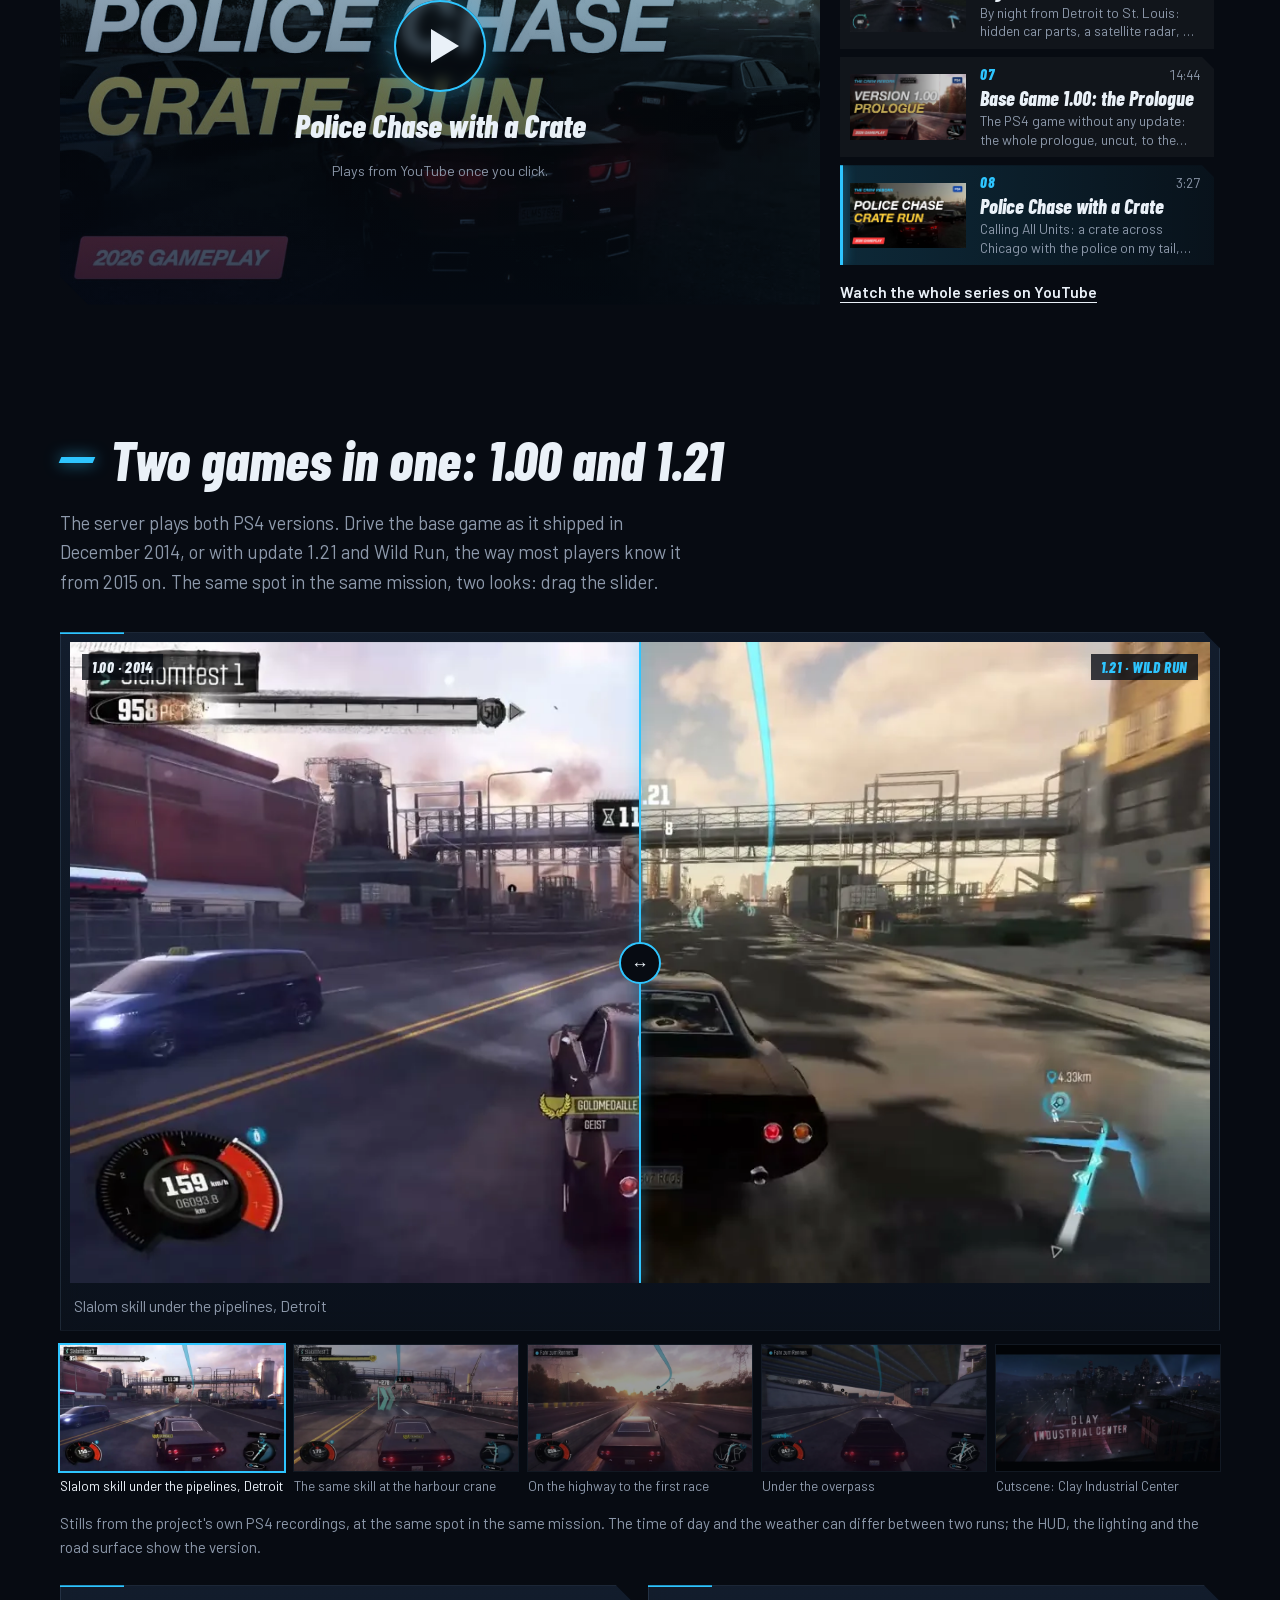
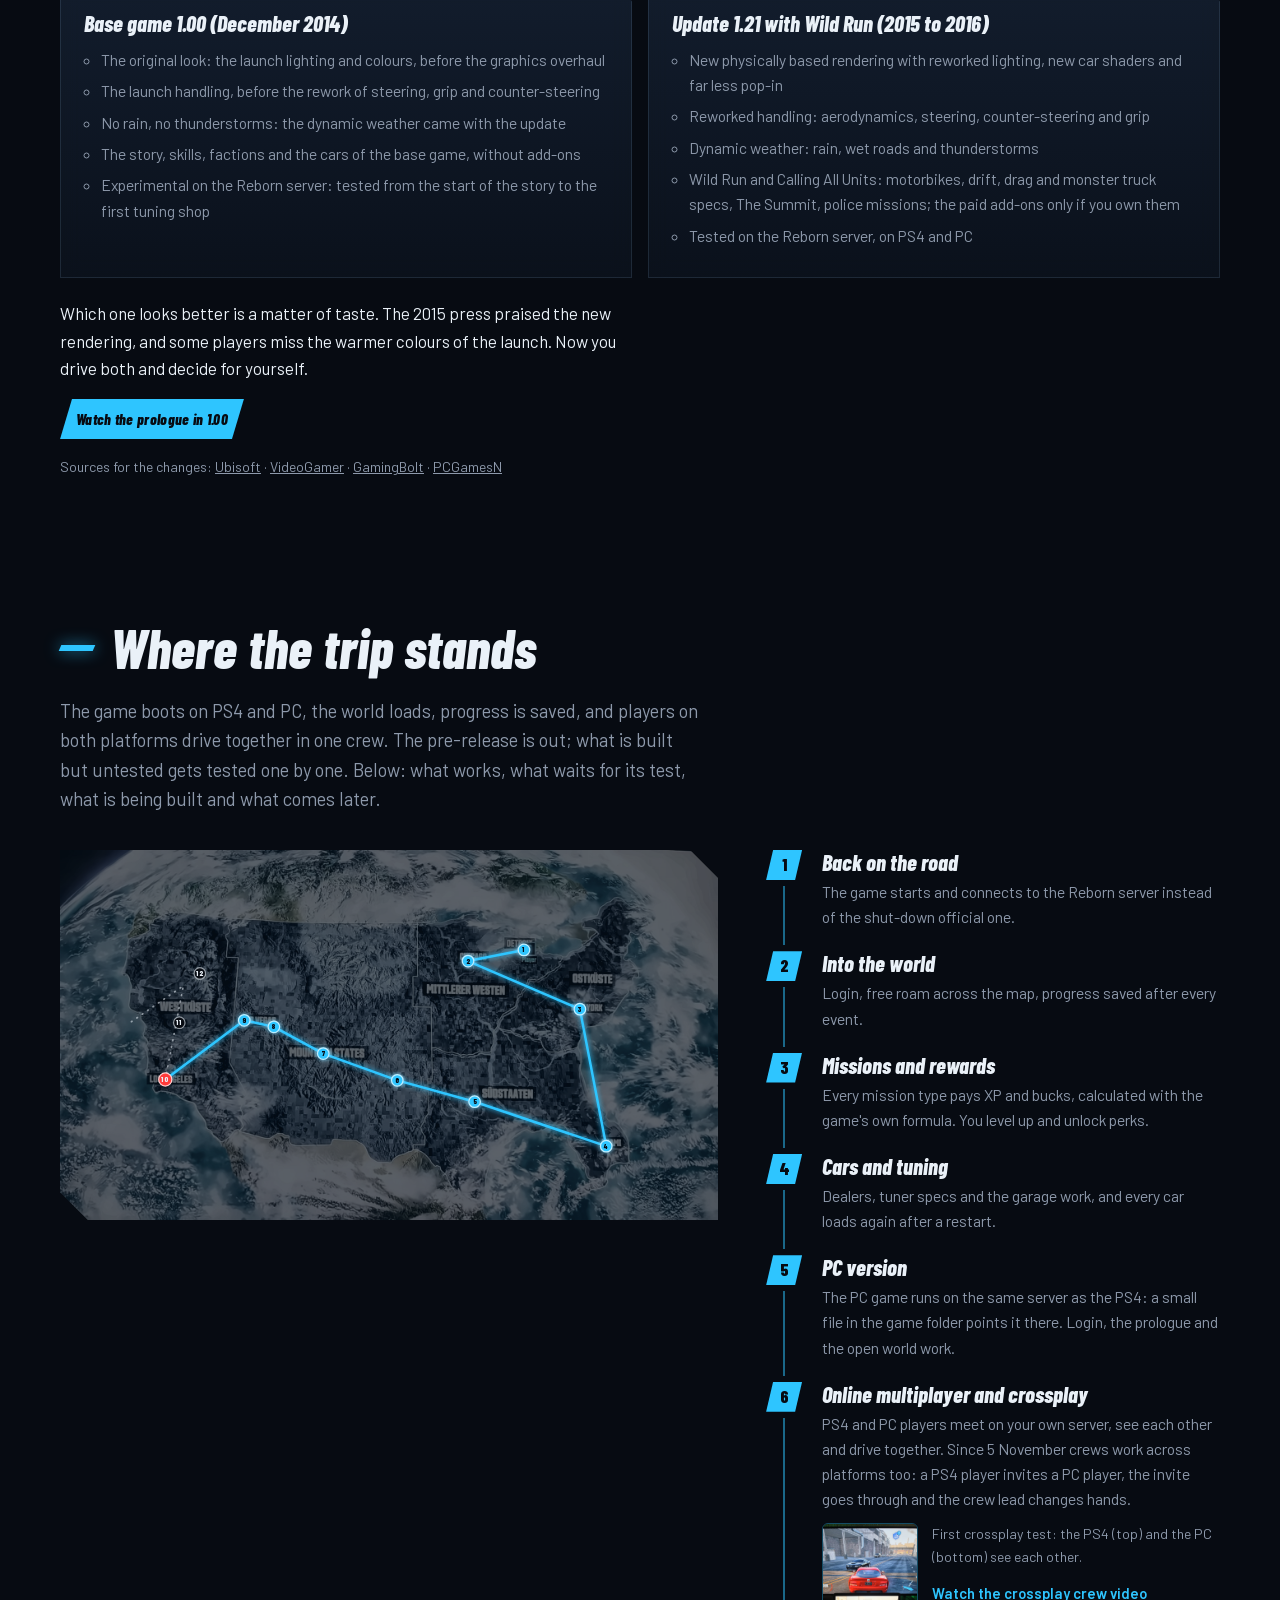
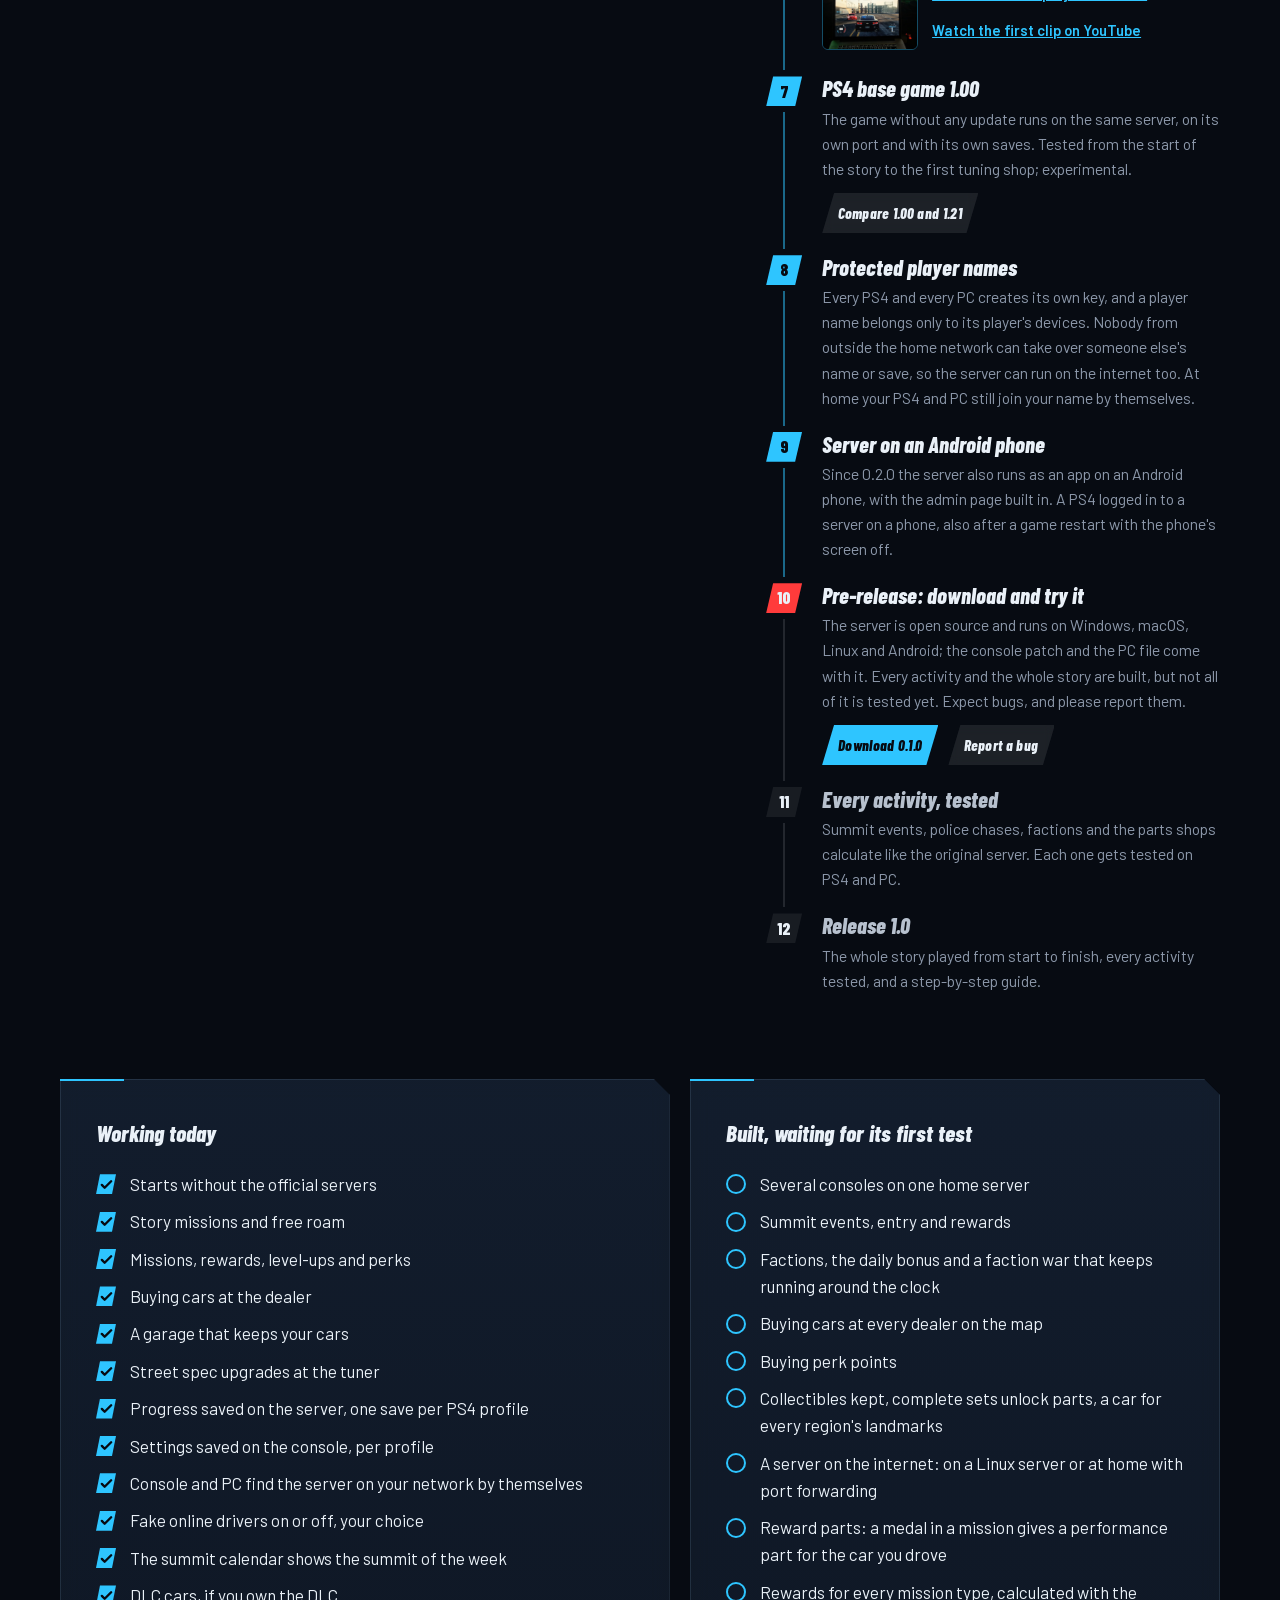
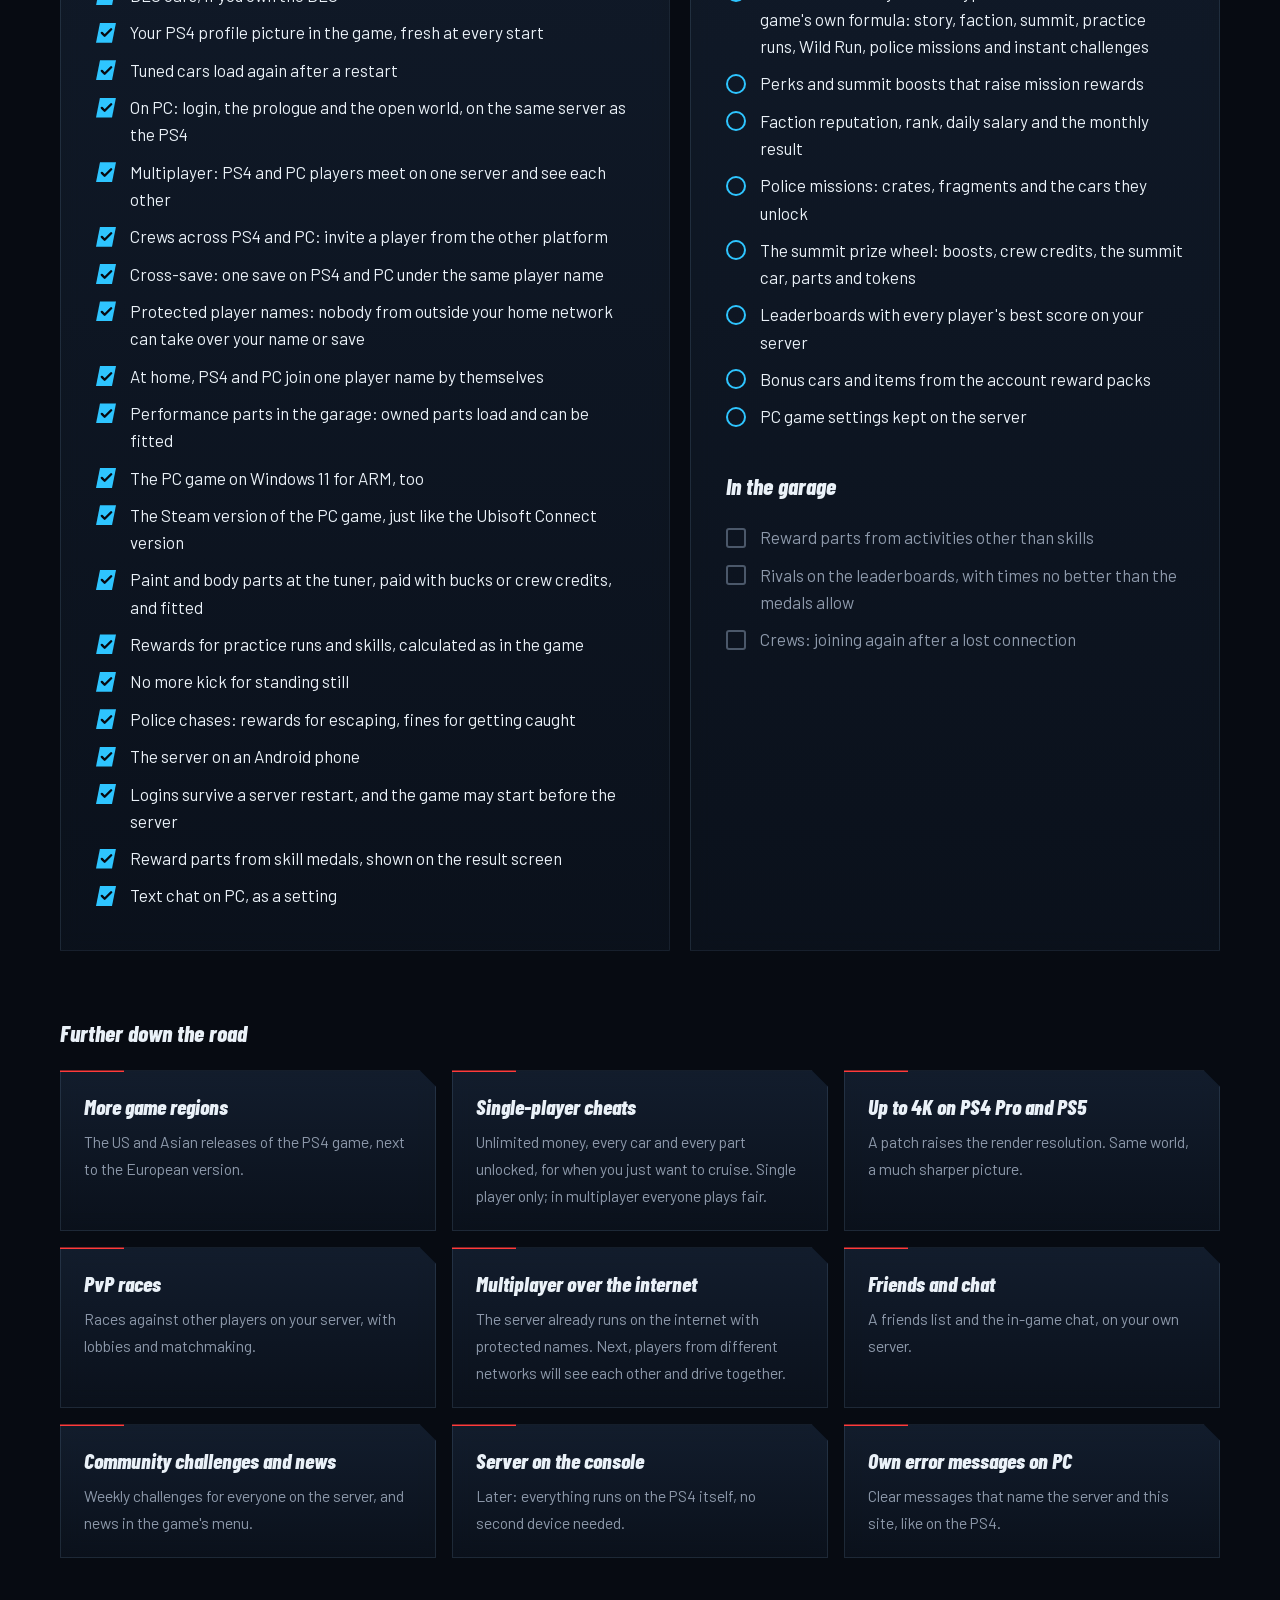
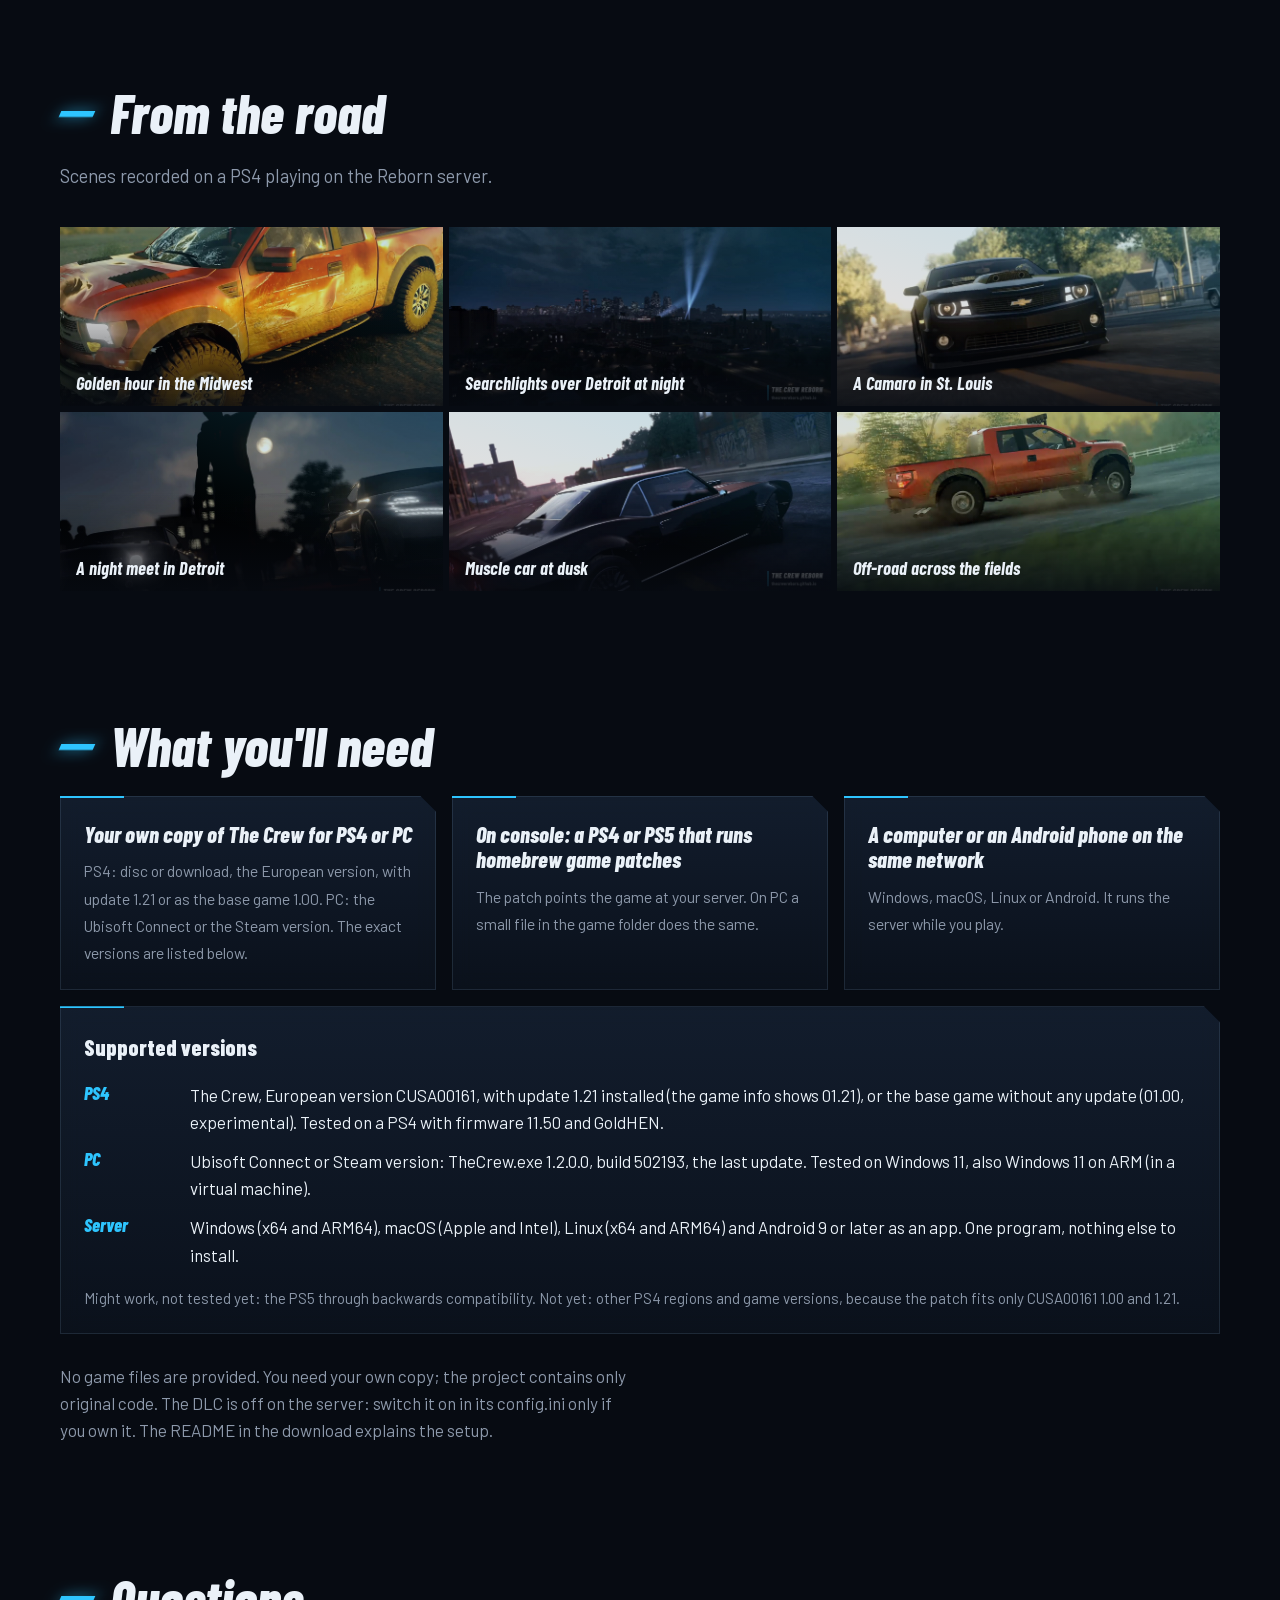
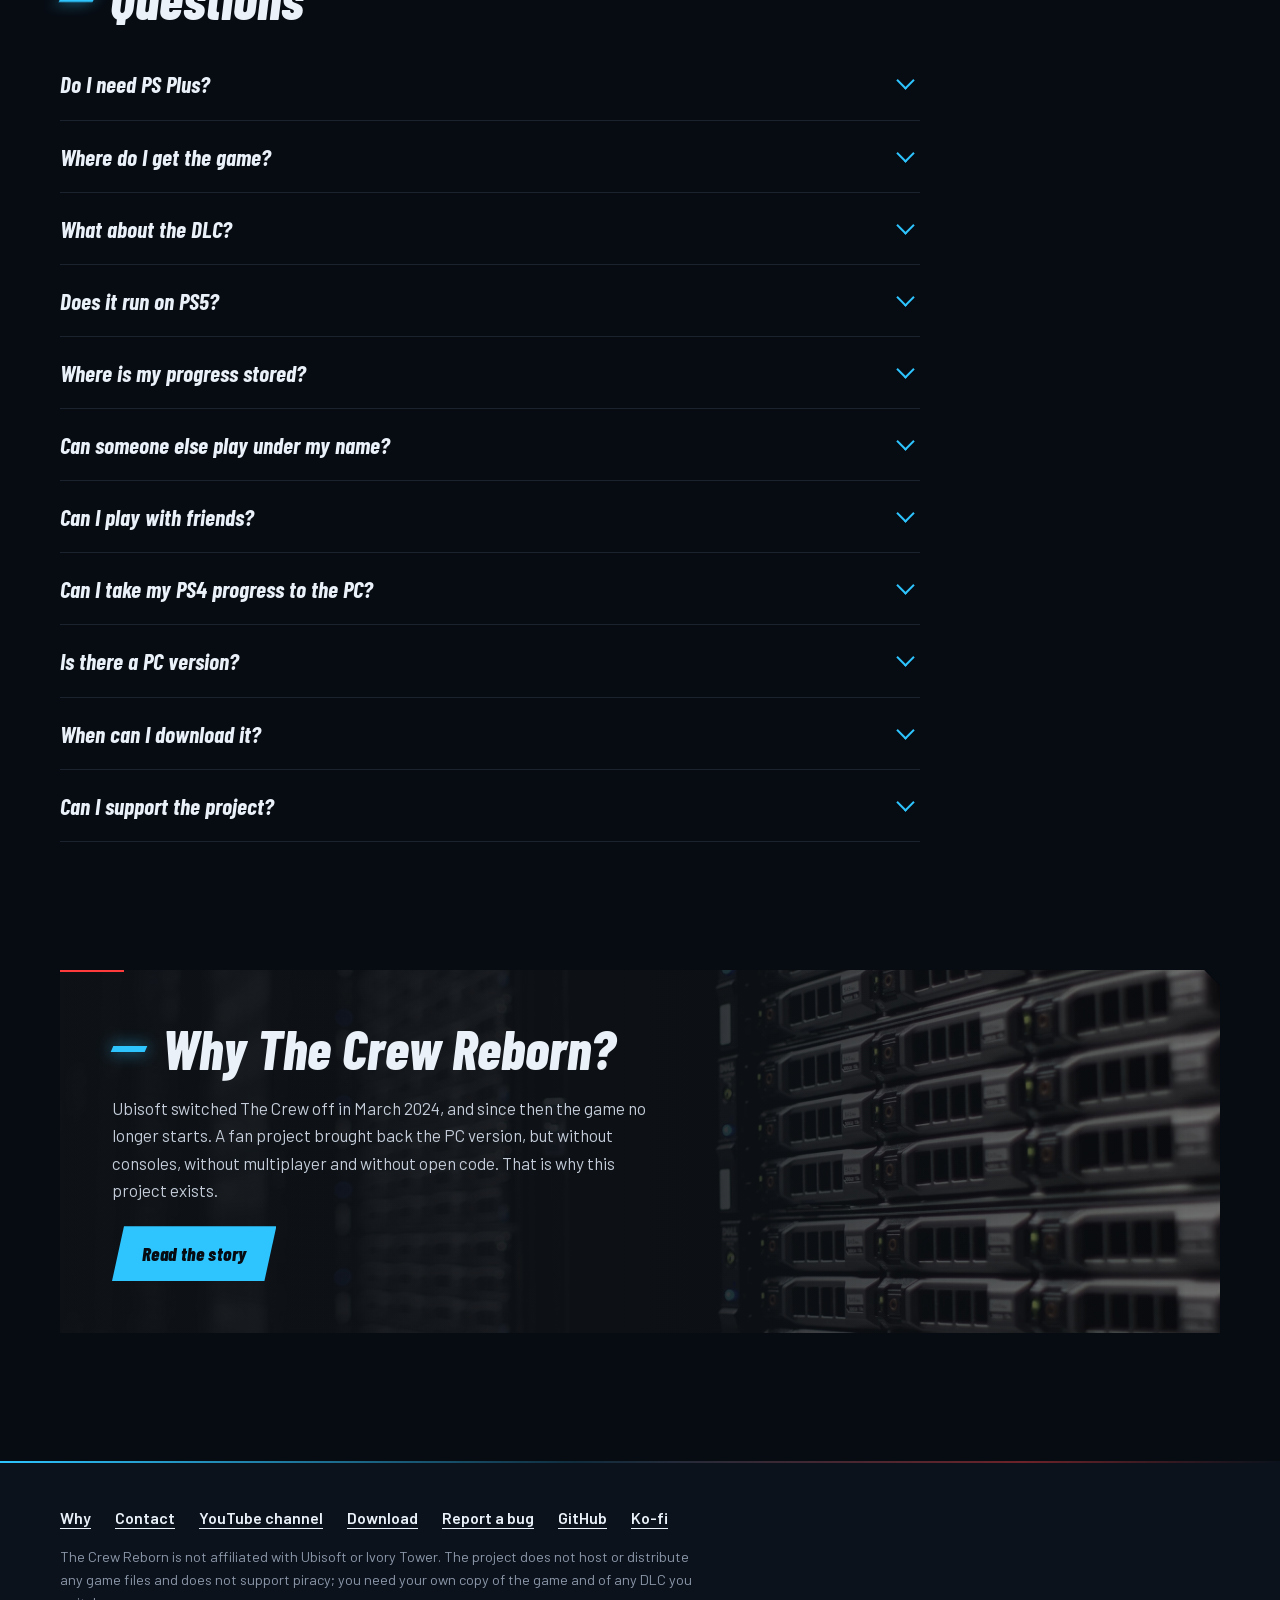
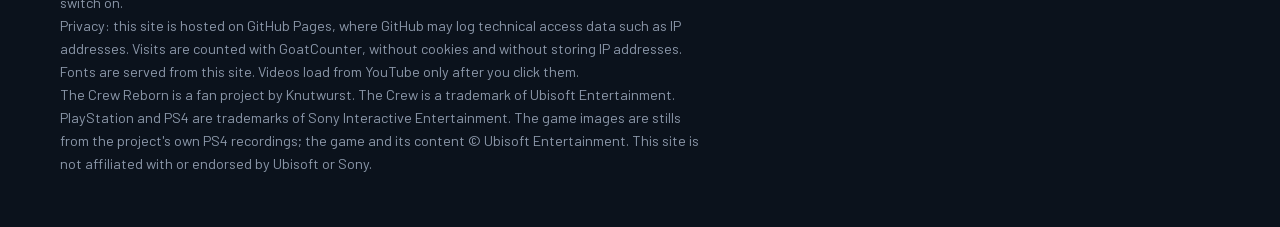
==== commit 456602bb: "Site for 0.2.0: navigation, hero with the server app, plain downloads and changes, the server on pho" ====
--- a/index.html
+++ b/index.html
@@ -14,122 +14,157 @@
 <meta name="theme-color" content="#070b12">
 <link rel="icon" href="assets/favicon.svg" type="image/svg+xml">
 <link rel="stylesheet" href="assets/fonts.css">
-<link rel="stylesheet" href="assets/style.css?v=40">
+<link rel="stylesheet" href="assets/style.css?v=43">
 </head>
 <body>
 
-<header class="hero">
-  <div class="hero-bg" aria-hidden="true"></div>
-  <div class="streaks" aria-hidden="true"><i></i><i></i><i></i><i></i><i></i></div>
-
-  <div class="topbar">
+<nav class="sitenav" aria-label="Main">
+  <div class="sitenav-in">
     <a class="mark" href="./" aria-label="The Crew Reborn: Home">TCR</a>
+    <div class="navlinks">
+      <a href="#download" data-i18n="navDownload">Download</a>
+      <a href="#video" data-i18n="navVideo">Videos</a>
+      <a href="#server" data-i18n="navServer">Server app</a>
+      <a href="#status" data-i18n="navStatus">Status</a>
+      <a href="why/" data-i18n="navWhy">Why this project</a>
+    </div>
     <button class="lang" id="lang" type="button" aria-label="Sprache wechseln / switch language">
       <span data-lang="en">EN</span><span data-lang="de">DE</span>
     </button>
   </div>
-
-  <div class="hero-copy">
-    <ul class="platforms" aria-label="Platforms"><li>PS4</li><li>PS5</li><li>PC</li></ul>
-    <h1><span class="h1-a">The Crew</span><span class="h1-b">Reborn</span></h1>
-    <p class="tagline" data-i18n="tagline">The first The Crew runs again on PS4, PS5 and PC. No Ubisoft servers, no PS Plus: the game connects to your own server, at home or on the internet.</p>
-    <div class="ctas">
-      <a class="btn btn-primary" href="#download" data-i18n="ctaDownload">Download</a>
-      <a class="btn btn-ghost" href="#video" data-i18n="ctaVideo">Watch it run</a>
-      <a class="btn btn-ghost" href="#status" data-i18n="ctaStatus">See the progress</a>
-      <a class="btn btn-ghost" href="why/" data-i18n="ctaWhy">Why this project</a>
-    </div>
-    <a class="news" href="#download"><b data-i18n="newsTag">New</b> <span data-i18n="news">Pre-release 0.2.0: the server now runs on an Android phone</span></a>
-    <a class="bug-link" href="https://github.com/thecrewreborn/server/issues" data-i18n="bugLink">Found a bug? Report it on GitHub</a>
+</nav>
+<header class="hero">
+  <div class="hero-bg" aria-hidden="true"></div>
+  <div class="streaks" aria-hidden="true"><i></i><i></i><i></i><i></i><i></i></div>
+
+  <div class="hero-in">
+    <div class="hero-copy">
+      <ul class="platforms" aria-label="Platforms"><li>PS4</li><li>PS5</li><li>PC</li></ul>
+      <h1><span class="h1-a">The Crew</span><span class="h1-b">Reborn</span></h1>
+      <p class="tagline" data-i18n="tagline">The first The Crew runs again on PS4, PS5 and PC. The game connects to your own server: on a computer or an Android phone, at home or on the internet.</p>
+      <div class="ctas">
+        <a class="btn btn-primary" href="#download" data-i18n="ctaDownload">Download</a>
+        <a class="btn btn-ghost" href="#video" data-i18n="ctaVideo">Watch it run</a>
+      </div>
+      <a class="news" href="#whatsnew"><b data-i18n="newsTag">New</b> <span data-i18n="news">Pre-release 0.2.0: the server now runs on an Android phone</span></a>
+    </div>
+    <figure class="hero-art"><img src="assets/shots/hero-art.webp" width="1400" height="1000" alt="The game on a TV, the server app with its settings on a phone in front of it" data-i18n-alt="heroAlt"></figure>
   </div>
 
   <p class="disclaimer" data-i18n="fan">Fan project. Not affiliated with or endorsed by Ubisoft.</p>
 </header>
 
 <main>
+  <section id="special" class="band special">
+    <div class="wrap">
+      <ul class="pillars">
+        <li><strong data-i18n="sp1">Your own server</strong><span data-i18n="sp1t">The game talks to a server you run, not to the official one. No PS Plus, no account with anyone.</span></li>
+        <li><strong data-i18n="sp2">A computer or a phone</strong><span data-i18n="sp2t">Windows, macOS and Linux, or an Android phone in your Wi-Fi. The server takes a few megabytes.</span></li>
+        <li><strong data-i18n="sp3">PS4, PS5 and PC together</strong><span data-i18n="sp3t">Console and PC players meet in the same world and drive in one crew.</span></li>
+        <li><strong data-i18n="sp4">One save everywhere</strong><span data-i18n="sp4t">Your progress lives on your server: start on the console, carry on at the PC.</span></li>
+      </ul>
+    </div>
+  </section>
+
   <section id="download" class="band download">
     <div class="wrap">
       <h2 data-i18n="dlTitle">Download</h2>
-      <p class="lede" data-i18n="dlLede">Everyone needs the server. Add the patch for the platform you play on.</p>
       <p class="dl-meta" id="dlMeta">Version 0.1.0 · Pre-release</p>
-      <ul class="dl-grid">
-        <li class="panel dl-card dl-server">
-          <span class="dl-kicker" data-i18n="dlForAll">For everyone</span>
-          <strong data-i18n="dlServer">Server</strong>
-          <span class="dl-sys">Windows · macOS · Linux · Android</span>
-          <div class="dl-os">
-            <div class="dl-group"><span class="dl-osname">Windows</span>
-              <a class="btn btn-primary dl-btn" data-platform="windows-x64" data-goatcounter-click="download-server-windows-x64" data-goatcounter-title="Download Server Windows x64" href="https://github.com/thecrewreborn/server/releases"><span>x64</span><small class="dl-size"></small></a>
-              <a class="btn btn-primary dl-btn" data-platform="windows-arm64" data-goatcounter-click="download-server-windows-arm64" data-goatcounter-title="Download Server Windows ARM64" href="https://github.com/thecrewreborn/server/releases"><span>ARM64</span><small class="dl-size"></small></a>
-            </div>
-            <div class="dl-group"><span class="dl-osname">macOS</span>
-              <a class="btn btn-primary dl-btn" data-platform="macos-universal" data-goatcounter-click="download-server-macos-universal" data-goatcounter-title="Download Server macOS" href="https://github.com/thecrewreborn/server/releases"><span data-i18n="dlMac">Apple and Intel</span><small class="dl-size"></small></a>
-            </div>
-            <div class="dl-group"><span class="dl-osname">Linux</span>
-              <a class="btn btn-primary dl-btn" data-platform="linux-x64" data-goatcounter-click="download-server-linux-x64" data-goatcounter-title="Download Server Linux x64" href="https://github.com/thecrewreborn/server/releases"><span>x64</span><small class="dl-size"></small></a>
-              <a class="btn btn-primary dl-btn" data-platform="linux-arm64" data-goatcounter-click="download-server-linux-arm64" data-goatcounter-title="Download Server Linux ARM64" href="https://github.com/thecrewreborn/server/releases"><span>ARM64</span><small class="dl-size"></small></a>
-            </div>
-            <div class="dl-group"><span class="dl-osname">Android</span>
-              <a class="btn btn-primary dl-btn" data-platform="android" data-goatcounter-click="download-server-android" data-goatcounter-title="Download Server Android" href="https://github.com/thecrewreborn/server/releases"><span data-i18n="dlApk">App (APK)</span><small class="dl-size"></small></a>
-            </div>
+      <div class="dl-box">
+        <div class="dl-server">
+          <h3 data-i18n="dlServer">Server</h3>
+          <p class="dl-what" data-i18n="dlServerText">Everyone needs it. It runs while you play, on a computer or an Android phone in your network.</p>
+          <a class="btn btn-primary dl-primary" id="dlPrimary" href="https://github.com/thecrewreborn/server/releases" hidden><small class="dl-you" data-i18n="dlYoursLabel">For your system</small><span id="dlPrimaryName">Download</span><small class="dl-size" id="dlPrimarySize"></small></a>
+          <p class="dl-pick" data-i18n="dlPick">All systems:</p>
+          <div class="dl-links">
+            <a class="dl-link" data-platform="windows-x64" data-goatcounter-click="download-server-windows-x64" data-goatcounter-title="Download Server windows-x64" href="https://github.com/thecrewreborn/server/releases"><span>Windows x64</span><small class="dl-size"></small></a>
+            <a class="dl-link" data-platform="windows-arm64" data-goatcounter-click="download-server-windows-arm64" data-goatcounter-title="Download Server windows-arm64" href="https://github.com/thecrewreborn/server/releases"><span>Windows ARM64</span><small class="dl-size"></small></a>
+            <a class="dl-link" data-platform="macos-universal" data-goatcounter-click="download-server-macos-universal" data-goatcounter-title="Download Server macos-universal" href="https://github.com/thecrewreborn/server/releases"><span data-i18n="dlMac">macOS (Apple and Intel)</span><small class="dl-size"></small></a>
+            <a class="dl-link" data-platform="linux-x64" data-goatcounter-click="download-server-linux-x64" data-goatcounter-title="Download Server linux-x64" href="https://github.com/thecrewreborn/server/releases"><span>Linux x64</span><small class="dl-size"></small></a>
+            <a class="dl-link" data-platform="linux-arm64" data-goatcounter-click="download-server-linux-arm64" data-goatcounter-title="Download Server linux-arm64" href="https://github.com/thecrewreborn/server/releases"><span>Linux ARM64</span><small class="dl-size"></small></a>
+            <a class="dl-link" data-platform="android" data-goatcounter-click="download-server-android" data-goatcounter-title="Download Server android" href="https://github.com/thecrewreborn/server/releases"><span data-i18n="dlApk">Android phone (APK)</span><small class="dl-size"></small></a>
           </div>
-          <ol class="dl-steps dl-steps-wide">
+        </div>
+        <div class="dl-clients">
+          <div class="dl-client">
+            <h3><span data-i18n="dlPs4">Console patch</span> <small>PS4 · PS5</small></h3>
+            <p class="dl-what" data-i18n="dlPs4Text">For GoldHEN, CUSA00161 with update 1.21 or the base game 1.00.</p>
+            <a class="btn btn-ghost dl-btn" data-asset="PS4" data-goatcounter-click="download-ps4" data-goatcounter-title="Download PS4" href="https://github.com/thecrewreborn/server/releases/download/v0.1.0/TheCrewReborn-PS4-0.1.0.zip"><span data-i18n="dlGet2">Download</span><small class="dl-size"></small></a>
+          </div>
+          <div class="dl-client">
+            <h3><span data-i18n="dlPc">PC patch</span> <small>PC</small></h3>
+            <p class="dl-what" data-i18n="dlPcText">For TheCrew.exe 1.2.0.0, the Ubisoft Connect and the Steam version.</p>
+            <a class="btn btn-ghost dl-btn" data-asset="PC" data-goatcounter-click="download-pc" data-goatcounter-title="Download PC" href="https://github.com/thecrewreborn/server/releases/download/v0.1.0/TheCrewReborn-PC-0.1.0.zip"><span data-i18n="dlGet3">Download</span><small class="dl-size"></small></a>
+          </div>
+        </div>
+      </div>
+      <details class="dl-how">
+        <summary data-i18n="dlHow">How to set it up</summary>
+        <div class="dl-how-grid">
+          <div><h4 data-i18n="dlServer2">Server on a computer</h4><ol>
             <li data-i18n="dlS1">Unpack the zip on a computer in your home network or on a server on the internet.</li>
             <li data-i18n="dlS2">Start TheCrewReborn-Server (on Windows: TheCrewReborn-Server.exe).</li>
             <li data-i18n="dlS3">Allow it on the first start. Windows: confirm SmartScreen and the firewall prompt. macOS: allow the unsigned program once in the system settings.</li>
-            <li data-i18n="dlS4">Keep it running while you play.</li>
-          </ol>
-          <p class="dl-note"><b data-i18n="dlAndroidTitle">On an Android phone:</b> <span data-i18n="dlAndroid">open the APK and allow installing apps from this source. The app runs the server in the background and shows its admin page. Keep the phone in the same Wi-Fi as your console or PC.</span></p>
-        </li>
-        <li class="panel dl-card">
-          <span class="dl-kicker">PS4 · PS5</span>
-          <strong data-i18n="dlPs4">Console patch</strong>
-          <span class="dl-sys">GoldHEN · CUSA00161 1.00 / 1.21</span>
-          <a class="btn btn-primary dl-btn" data-asset="PS4" data-goatcounter-click="download-ps4" data-goatcounter-title="Download PS4" href="https://github.com/thecrewreborn/server/releases/download/v0.1.0/TheCrewReborn-PS4-0.1.0.zip"><span data-i18n="dlGet2">Download</span><small class="dl-size"></small></a>
-          <ol class="dl-steps">
+            <li data-i18n="dlS4">Keep it running while you play.</li></ol></div>
+          <div><h4 data-i18n="dlAndroidTitle2">Server on an Android phone</h4><ol>
+            <li data-i18n="dlA1">Open the APK on the phone and allow installing apps from this source.</li>
+            <li data-i18n="dlA2">Start the app. It runs the server in the background and shows its admin page.</li>
+            <li data-i18n="dlA3">Keep the phone in the same Wi-Fi as your console or PC.</li></ol></div>
+          <div><h4 data-i18n="dlPs4b">On PS4 or PS5</h4><ol>
             <li data-i18n="dlP1">Copy CUSA00161.xml to /data/GoldHEN/patches/xml/ on the console.</li>
-            <li data-i18n="dlP2">Switch on “Offline server redirect” in GoldHEN's patch menu.</li>
-            <li data-i18n="dlP3">Start the server first, then the game.</li>
-          </ol>
-        </li>
-        <li class="panel dl-card">
-          <span class="dl-kicker">PC</span>
-          <strong data-i18n="dlPc">PC patch</strong>
-          <span class="dl-sys">Ubisoft Connect / Steam · TheCrew.exe 1.2.0.0</span>
-          <a class="btn btn-primary dl-btn" data-asset="PC" data-goatcounter-click="download-pc" data-goatcounter-title="Download PC" href="https://github.com/thecrewreborn/server/releases/download/v0.1.0/TheCrewReborn-PC-0.1.0.zip"><span data-i18n="dlGet3">Download</span><small class="dl-size"></small></a>
-          <ol class="dl-steps">
+            <li data-i18n="dlP2">Switch on "Offline server redirect" in GoldHEN's patch menu.</li>
+            <li data-i18n="dlP3">Start the server first, then the game.</li></ol></div>
+          <div><h4 data-i18n="dlPcb">On PC</h4><ol>
             <li data-i18n="dlC1">Copy dinput8.dll and reborn.ini into the game folder, next to TheCrew.exe.</li>
             <li data-i18n="dlC2">Start the server first, then the game.</li>
-            <li data-i18n="dlC3">To continue your PS4 progress, set Name in reborn.ini to your PS4 user name.</li>
-          </ol>
-        </li>
-      </ul>
-      <p class="panel dl-other"><strong data-i18n="dlOtherTitle">Playing on a server outside your home?</strong> <span data-i18n="dlOther">The game finds a server in your home network by itself. For any other server, ask its owner for the address and enter it exactly as given: on the PS4 in the file /data/TheCrew/server.txt (copy it to the console over FTP), on the PC after Host= in reborn.ini. The README in the server download explains every step.</span></p>
-      <p class="dl-foot"><a href="#new" data-i18n="dlNew">What's new</a><a href="#versions" data-i18n="dlReq">Supported versions</a><a href="https://github.com/thecrewreborn/server/releases" id="dlNotes" data-i18n="dlNotes">Release notes and all files</a><a href="https://github.com/thecrewreborn/server/issues" data-i18n="dlBug">Report a bug</a><span data-i18n="dlFree">Free of charge. The server is open source (GPL 3).</span></p>
-    </div>
-  </section>
-
-  <section id="new" class="band whatsnew">
-    <div class="wrap">
-      <div class="new-lead">
-        <div>
-          <h2 data-i18n="newTitle">New in 0.2.0</h2>
-          <p class="lede" data-i18n="newText">The server now runs on an Android phone, too. Start the app and play on your PS4 or PC as usual, with the server's admin page in your hand. Plus a player view on that page, and fixes for logins and crossplay.</p>
-        </div>
-        <figure class="new-pic"><img src="assets/shots/tv-phone.webp" width="1800" height="1013" alt="The game on a TV, the server app with its admin page on a phone next to it" data-i18n-alt="newPicAlt"></figure>
-      </div>
-      <ul class="needs cross-grid">
-        <li class="panel"><strong data-i18n="nw1">The server on an Android phone</strong><em class="tag-ok" data-i18n="nw1tag">Tested with a PS4</em><span data-i18n="nw1t">Install the app, press start, and your PS4 or PC finds the server in your Wi-Fi like any other. The app keeps it running in the background and shows the admin page.</span></li>
-        <li class="panel"><strong data-i18n="nw2">A player view on the admin page</strong><span data-i18n="nw2t">Cars and specs by name, missions by type, every skill with its best medal and score, collectibles and landmarks per region. The page now fits a phone, too.</span></li>
-        <li class="panel"><strong data-i18n="nw3">Reward parts on the result screen</strong><em class="tag-ok" data-i18n="nw3tag">Tested on PS4</em><span data-i18n="nw3t">A skill medal brings a performance part for the car you drove, and the result screen shows which one. A better medal later brings another.</span></li>
-        <li class="panel"><strong data-i18n="nw4">Logins that hold</strong><em class="tag-ok" data-i18n="nw4tag">Tested on PS4</em><span data-i18n="nw4t">Restart the server and keep playing: the game stays logged in. Started the game before the server? It logs in as soon as the server is up.</span></li>
-        <li class="panel"><strong data-i18n="nw5">Crossplay crews again</strong><em class="tag-ok" data-i18n="nw5tag">Tested on PS4 and PC</em><span data-i18n="nw5t">A PC player can invite a PS4 player again, also with a VPN running on the PC. Players stay listed for each other across a server restart.</span></li>
-        <li class="panel"><strong data-i18n="nw6">Text chat on PC</strong><em class="tag-ok" data-i18n="nw6tag">Tested on PS4 and PC</em><span data-i18n="nw6t">A setting turns on the game's text chat. Only the PC version has one; it stays off until you switch it on.</span></li>
-        <li class="panel"><strong data-i18n="nw7">Leaderboards</strong><em class="tag-new" data-i18n="nw7tag">Waiting for its first test</em><span data-i18n="nw7t">Every mission and activity keeps the best score of each player on your server, for the result screen's leaderboard.</span></li>
-        <li class="panel"><strong data-i18n="nw8">Skill ghosts and PC settings</strong><em class="tag-ok" data-i18n="nw8tag">Ghost upload tested on PS4</em><span data-i18n="nw8t">The server keeps your skill ghosts and the PC game's settings, so they follow you to the next start.</span></li>
-        <li class="panel"><strong data-i18n="nw9">Bonus cars and items</strong><em class="tag-new" data-i18n="nw9tag">Waiting for its first test</em><span data-i18n="nw9t">The reward packs that players once unlocked through their account are in every garage, plus 50,000 crew credits once. A setting turns them off.</span></li>
-      </ul>
-      <p class="new-foot" data-i18n="newFoot">Also new: the server guide names the Windows firewall rule a PC needs so that PS4 players can join its crew session.</p>
+            <li data-i18n="dlC3">To continue your PS4 progress, set Name in reborn.ini to your PS4 user name.</li></ol></div>
+        </div>
+        <p class="dl-other"><strong data-i18n="dlOtherTitle">Playing on a server outside your home?</strong> <span data-i18n="dlOther">The game finds a server in your home network by itself. For any other server, ask its owner for the address and enter it exactly as given: on the PS4 in the file /data/TheCrew/server.txt (copy it to the console over FTP), on the PC after Host= in reborn.ini. The README in the server download explains every step.</span></p>
+      </details>
+      <div class="dl-new" id="whatsnew">
+        <h3 data-i18n="newTitle">What's new in 0.2.0</h3>
+        <ul class="changes">
+          <li data-i18n="ch1">The server runs on Android phones: an app with the admin page built in.</li>
+          <li data-i18n="ch2">Admin page: a player view with cars, missions, skills and medals; the page fits a phone.</li>
+          <li data-i18n="ch3">A skill medal gives a performance part for your car, shown on the result screen.</li>
+          <li data-i18n="ch4">Logins survive a server restart, and the game may start before the server.</li>
+          <li data-i18n="ch5">PC: crew invites to PS4 players work again, also with a VPN on the PC.</li>
+          <li data-i18n="ch6">Players stay visible to each other after a server restart.</li>
+          <li data-i18n="ch7">Optional text chat on PC, off by default.</li>
+          <li data-i18n="ch8">Leaderboards keep every player's best score.</li>
+          <li data-i18n="ch9">Skill ghosts and the PC game's settings are kept on the server.</li>
+          <li data-i18n="ch10">Optional bonus cars and items from the account reward packs.</li>
+          <li data-i18n="ch11">The guide names the Windows firewall rule a PC needs to host a crew session.</li>
+        </ul>
+      </div>
+      <p class="dl-foot"><a href="#versions" data-i18n="dlReq">Supported versions</a><a href="https://github.com/thecrewreborn/server/releases" id="dlNotes" data-i18n="dlNotes">Release notes and all files</a><a href="https://github.com/thecrewreborn/server/issues" data-i18n="dlBug">Report a bug</a><span data-i18n="dlFree">Free of charge. The server is open source (GPL 3).</span></p>
+    </div>
+  </section>
+
+  <section id="server" class="band server">
+    <div class="wrap">
+      <h2 data-i18n="srvTitle">The server in your pocket</h2>
+      <p class="lede" data-i18n="srvText">Put the server on an Android phone and leave it in your Wi-Fi: the app keeps it running in the background. The same admin page opens on a computer in the browser. It shows who is online, every player's progress and all settings.</p>
+      <div class="ui-show">
+        <div class="ui-group ui-mobile">
+          <h3 data-i18n="srvMobile">On the phone</h3>
+          <div class="ui-phones">
+            <button type="button" class="ui-shot phone" data-shot="0"><img src="assets/shots/app-clients.webp" width="540" height="1123" loading="lazy" alt="The server app: connected games" data-i18n-alt="srvAlt1"><span data-i18n="srvCap1">Connected games</span></button>
+            <button type="button" class="ui-shot phone" data-shot="1"><img src="assets/shots/admin-phone-skills-dark.webp?v=2" data-src-de="assets/shots/admin-phone-skills-dark-de.webp?v=2" width="780" height="1688" loading="lazy" alt="A player's skills with medal and score" data-i18n-alt="srvAlt2"><span data-i18n="srvCap2">A player's medals</span></button>
+            <button type="button" class="ui-shot phone" data-shot="2"><img src="assets/shots/app-settings.webp" width="540" height="1123" loading="lazy" alt="The server app: settings" data-i18n-alt="srvAlt3"><span data-i18n="srvCap3">Settings</span></button>
+          </div>
+        </div>
+        <div class="ui-group ui-desktop">
+          <h3 data-i18n="srvDesktop">On the computer</h3>
+          <button type="button" class="ui-shot desk" data-shot="3"><img src="assets/shots/admin-overview-dark.webp" data-src-de="assets/shots/admin-overview-dark-de.webp" width="1600" height="1000" loading="lazy" alt="The admin page in a browser: the server at a glance" data-i18n-alt="srvAlt4"><span data-i18n="srvCap4">The server at a glance</span></button>
+          <ul class="ui-points">
+            <li data-i18n="srvP1">See which games are connected and who is playing</li>
+            <li data-i18n="srvP2">Look into every save: cars, missions, skills with medals</li>
+            <li data-i18n="srvP3">Change settings; they are saved into config.ini</li>
+            <li data-i18n="srvP4">Read the log, restart or stop the server</li>
+          </ul>
+        </div>
+      </div>
     </div>
   </section>
 
@@ -194,43 +229,6 @@
       <p class="leg-links"><a class="btn btn-primary btn-small" href="#video" data-play="-Bk-wqqBn0I" data-i18n="vcVideo">Watch the prologue in 1.00</a></p>
       <p class="vc-src"><span data-i18n="vcSources">Sources for the changes:</span> <a href="https://news.ubisoft.com/en-us/article/3mQRxyREr44vOVlZHRAgoG/the-crew-wild-run-is-out-now" target="_blank" rel="noopener">Ubisoft</a> · <a href="https://www.videogamer.com/news/the-crew-wild-runs-new-graphics-engine-is-a-big-improvement" target="_blank" rel="noopener">VideoGamer</a> · <a href="https://gamingbolt.com/the-crew-wild-run-graphics-comparison-new-patch-drastically-improves-visuals" target="_blank" rel="noopener">GamingBolt</a> · <a href="https://www.pcgamesn.com/the-crew/the-crew-wild-run-is-out-now-comes-with-a-two-hour-timed-demo" target="_blank" rel="noopener">PCGamesN</a></p>
     </div>
-  </section>
-
-  <section id="cross" class="band cross">
-    <div class="wrap">
-      <h2 data-i18n="crossTitle">Crossplay, cross-save, cross-progression</h2>
-      <p class="lede" data-i18n="crossText">One server for PS4 and PC. Play together across platforms, and take your progress from the console to the PC and back.</p>
-      <ul class="needs cross-grid">
-        <li class="panel"><strong data-i18n="cp1">Crossplay</strong><em class="tag-ok" data-i18n="cp1tag">Tested on PS4 and PC</em><span data-i18n="cp1t">PS4 and PC players meet in the same world, see each other and drive in one crew.</span></li>
-        <li class="panel"><strong data-i18n="cp2">Cross-save</strong><em class="tag-ok" data-i18n="cp2tag">Tested from PS4 to PC</em><span data-i18n="cp2t">Your save lives on your server, not on the console: level, money, cars and missions. Start on the PS4, carry on at the PC.</span></li>
-        <li class="panel"><strong data-i18n="cp3">Cross-progression</strong><span data-i18n="cp3t">What you earn on one platform counts on the other, because both play the very same save.</span></li>
-      </ul>
-      <div class="panel howto">
-        <h3 data-i18n="howTitle">One save on PS4 and PC: how it works</h3>
-        <ol>
-          <li data-i18n="how1">Play on the PS4 as usual. The server keeps your save under your PS4 user name.</li>
-          <li data-i18n="how2">On the PC, open reborn.ini next to TheCrew.exe and set Name= to that PS4 user name, spelled exactly the same.</li>
-          <li data-i18n="how3">Start the game on the PC. It loads the same level, money, cars and missions. Works the other way round too.</li>
-        </ol>
-        <p class="ver-note" data-i18n="howNote">One name plays on one device at a time: the server refuses a second game with the same name (it shows error #0_35), so two games never write the same save.</p>
-      </div>
-    </div>
-  </section>
-
-  <section id="admin" class="band">
-    <div class="wrap">
-      <h2 data-i18n="adminTitle">Your server in the browser</h2>
-      <p class="lede" data-i18n="adminText">The server comes with its own admin page. Open it in your home network on a computer or a phone: see who is playing, look into the saves and change the settings without opening a file.</p>
-      <ul class="needs cross-grid">
-        <li class="panel"><strong data-i18n="ad1">Live overview</strong><span data-i18n="ad1t">Address, ports, version and uptime at a glance, and every game connected right now, PS4 and PC.</span></li>
-        <li class="panel"><strong data-i18n="ad2">Player details</strong><em class="tag-new" data-i18n="ad2tag">Next release</em><span data-i18n="ad2t">Cars by name, missions by type, every skill with its best medal and score, collectibles and landmarks per region.</span></li>
-        <li class="panel"><strong data-i18n="ad3">Saves</strong><span data-i18n="ad3t">Every save file with size and date: view it, download it as a backup or open its folder.</span></li>
-        <li class="panel"><strong data-i18n="ad4">Player names</strong><span data-i18n="ad4t">Claimed names and their devices. Open a link window to add a new device, or free a name.</span></li>
-        <li class="panel"><strong data-i18n="ad5">Settings</strong><span data-i18n="ad5t">Every value of config.ini with its default, and whether it applies at once or after a restart. Saving changes only that one line; your comments stay.</span></li>
-        <li class="panel"><strong data-i18n="ad6">Log, restart, password</strong><span data-i18n="ad6t">The server log with a filter, buttons to restart or stop the server, and an optional password for the page.</span></li>
-      </ul>
-    </div>
-    <div class="gallery admin-gallery" id="adminGallery"></div>
   </section>
 
   <section id="status" class="band status">
@@ -272,13 +270,13 @@
           <li class="done"><h3 data-i18n="m3">Missions and rewards</h3><p data-i18n="m3t">Every mission type pays XP and bucks, calculated with the game's own formula. You level up and unlock perks.</p></li>
           <li class="done"><h3 data-i18n="m4">Cars and tuning</h3><p data-i18n="m4t">Dealers, tuner specs and the garage work, and every car loads again after a restart.</p></li>
           <li class="done"><h3 data-i18n="mpc">PC version</h3><p data-i18n="mpct">The PC game runs on the same server as the PS4: a small file in the game folder points it there. Login, the prologue and the open world work.</p></li>
-          <li class="done" id="crossplay"><h3><span data-i18n="mmp">Online multiplayer and crossplay</span> <em class="ok" data-i18n="tested">Tested on PS4 and PC</em></h3><p data-i18n="mmpt">PS4 and PC players meet on your own server, see each other and drive together. Since 5 November crews work across platforms too: a PS4 player invites a PC player, the invite goes through and the crew lead changes hands.</p>
+          <li class="done" id="crossplay"><h3><span data-i18n="mmp">Online multiplayer and crossplay</span></h3><p data-i18n="mmpt">PS4 and PC players meet on your own server, see each other and drive together. Since 5 November crews work across platforms too: a PS4 player invites a PC player, the invite goes through and the crew lead changes hands.</p>
             <figure class="proof"><img src="assets/shots/crossplay.webp" width="900" height="1200" loading="lazy" alt="A PS4 on the TV and a PC below it, each showing the other player's car in the same street" data-i18n-alt="mmpProofAlt"><figcaption data-i18n="mmpProof">First crossplay test: the PS4 (top) and the PC (bottom) see each other.</figcaption><a class="proof-video" href="#video" data-play="Ra0fcutVQ1Y" data-i18n="mmpCrew">Watch the crossplay crew video</a> <a class="proof-video" href="https://www.youtube.com/shorts/k7NOHK2vMmA" target="_blank" rel="noopener" data-i18n="mmpVideo">Watch the first clip on YouTube</a></figure></li>
-          <li class="done" id="v100"><h3><span data-i18n="mv100">PS4 base game 1.00</span> <em class="ok" data-i18n="mv100tag">Tested on PS4</em></h3><p data-i18n="mv100t">The game without any update runs on the same server, on its own port and with its own saves. Tested from the start of the story to the first tuning shop; experimental.</p>
+          <li class="done" id="v100"><h3><span data-i18n="mv100">PS4 base game 1.00</span></h3><p data-i18n="mv100t">The game without any update runs on the same server, on its own port and with its own saves. Tested from the start of the story to the first tuning shop; experimental.</p>
             <p class="leg-links"><a class="btn btn-ghost btn-small" href="#versions-compare" data-i18n="mv100cmp">Compare 1.00 and 1.21</a></p></li>
-          <li class="done" id="names"><h3><span data-i18n="mnames">Protected player names</span> <em class="ok" data-i18n="tested">Tested on PS4 and PC</em></h3><p data-i18n="mnamest">Every PS4 and every PC creates its own key, and a player name belongs only to its player's devices. Nobody from outside the home network can take over someone else's name or save, so the server can run on the internet too. At home your PS4 and PC still join your name by themselves.</p></li>
-          <li class="done" id="android"><h3><span data-i18n="mandroid">Server on an Android phone</span> <em class="ok" data-i18n="mandroidtag">Tested with a PS4</em></h3><p data-i18n="mandroidt">Since 0.2.0 the server also runs as an app on an Android phone, with the admin page built in. A PS4 logged in to a server on a phone, also after a game restart with the phone's screen off.</p></li>
-          <li class="here" id="prerelease"><h3><span data-i18n="mpre">Pre-release: download and try it</span> <em data-i18n="now">Out now</em></h3><p data-i18n="mpret">The server is open source and runs on Windows, macOS, Linux and Android; the console patch and the PC file come with it. Every activity and the whole story are built, but not all of it is tested yet. Expect bugs, and please report them.</p>
+          <li class="done" id="names"><h3><span data-i18n="mnames">Protected player names</span></h3><p data-i18n="mnamest">Every PS4 and every PC creates its own key, and a player name belongs only to its player's devices. Nobody from outside the home network can take over someone else's name or save, so the server can run on the internet too. At home your PS4 and PC still join your name by themselves.</p></li>
+          <li class="done" id="android"><h3><span data-i18n="mandroid">Server on an Android phone</span></h3><p data-i18n="mandroidt">Since 0.2.0 the server also runs as an app on an Android phone, with the admin page built in. A PS4 logged in to a server on a phone, also after a game restart with the phone's screen off.</p></li>
+          <li class="here" id="prerelease"><h3><span data-i18n="mpre">Pre-release: download and try it</span></h3><p data-i18n="mpret">The server is open source and runs on Windows, macOS, Linux and Android; the console patch and the PC file come with it. Every activity and the whole story are built, but not all of it is tested yet. Expect bugs, and please report them.</p>
             <p class="leg-links"><a class="btn btn-primary btn-small" href="#download" data-i18n="download">Download 0.1.0</a> <a class="btn btn-ghost btn-small" href="https://github.com/thecrewreborn/server/issues" data-i18n="reportBug">Report a bug</a></p></li>
           <li><h3 data-i18n="m5">Every activity, tested</h3><p data-i18n="m5t">Summit events, police chases, factions and the parts shops calculate like the original server. Each one gets tested on PS4 and PC.</p></li>
           <li><h3 data-i18n="m6">Release 1.0</h3><p data-i18n="m6t">The whole story played from start to finish, every activity tested, and a step-by-step guide.</p></li>
@@ -382,14 +380,14 @@
       <ul class="needs">
         <li class="panel"><strong data-i18n="n1">Your own copy of The Crew for PS4 or PC</strong><span data-i18n="n1t">PS4: disc or download, the European version, with update 1.21 or as the base game 1.00. PC: the Ubisoft Connect or the Steam version. The exact versions are listed below.</span></li>
         <li class="panel"><strong data-i18n="n2">On console: a PS4 or PS5 that runs homebrew game patches</strong><span data-i18n="n2t">The patch points the game at your server. On PC a small file in the game folder does the same.</span></li>
-        <li class="panel"><strong data-i18n="n3">A computer on the same network</strong><span data-i18n="n3t">Windows, macOS or Linux. It runs the server while you play.</span></li>
+        <li class="panel"><strong data-i18n="n3">A computer or an Android phone on the same network</strong><span data-i18n="n3t">Windows, macOS, Linux or Android. It runs the server while you play.</span></li>
       </ul>
       <div class="panel versions" id="versions">
         <h3 data-i18n="verTitle">Supported versions</h3>
         <dl class="ver">
           <dt>PS4</dt><dd data-i18n="verPs4">The Crew, European version CUSA00161, with update 1.21 installed (the game info shows 01.21), or the base game without any update (01.00, experimental). Tested on a PS4 with firmware 11.50 and GoldHEN.</dd>
           <dt>PC</dt><dd data-i18n="verPc">Ubisoft Connect or Steam version: TheCrew.exe 1.2.0.0, build 502193, the last update. Tested on Windows 11, also Windows 11 on ARM (in a virtual machine).</dd>
-          <dt data-i18n="verSrvName">Server</dt><dd data-i18n="verSrv">Windows (x64 and ARM64), macOS (Apple and Intel) and Linux (x64 and ARM64). One program, nothing else to install.</dd>
+          <dt data-i18n="verSrvName">Server</dt><dd data-i18n="verSrv">Windows (x64 and ARM64), macOS (Apple and Intel), Linux (x64 and ARM64) and Android 9 or later as an app. One program, nothing else to install.</dd>
         </dl>
         <p class="ver-note" data-i18n="verUntested">Might work, not tested yet: the PS5 through backwards compatibility. Not yet: other PS4 regions and game versions, because the patch fits only CUSA00161 1.00 and 1.21.</p>
       </div>
@@ -438,7 +436,7 @@
       </details>
       <details>
         <summary data-i18n="q4">When can I download it?</summary>
-        <p data-i18n="a4">Now: pre-release 0.1.0 is in the download section at the top of this page, with the server for Windows, macOS and Linux, the PS4 patch and the PC patch. Not everything is tested yet; release 1.0 follows once the whole story is played through.</p>
+        <p data-i18n="a4">Now: pre-release 0.1.0 is in the download section at the top of this page, with the server for Windows, macOS, Linux and Android phones, the PS4 patch and the PC patch. Not everything is tested yet; release 1.0 follows once the whole story is played through.</p>
       </details>
       <details>
         <summary data-i18n="q6">Can I support the project?</summary>
@@ -484,7 +482,7 @@
 </div>
 
 <script data-goatcounter="https://knutwurst.goatcounter.com/count" async src="//gc.zgo.at/count.js"></script>
-<script src="assets/content.js?v=27"></script>
-<script src="assets/site.js?v=61"></script>
+<script src="assets/content.js?v=28"></script>
+<script src="assets/site.js?v=62"></script>
 </body>
 </html>
--- a/assets/style.css
+++ b/assets/style.css
@@ -726,44 +726,20 @@
 .needs strong { display: block; font: 800 italic 1.4rem/1.15 "Barlow Condensed", sans-serif; margin-bottom: .45em; }
 .needs span { color: var(--steel); font-size: .98rem; }
 .dl-meta { margin: .4rem 0 0; color: var(--steel); font-weight: 600; }
-.dl-grid { list-style: none; margin: 1.6rem 0 0; padding: 0; display: grid; grid-template-columns: repeat(2, 1fr); gap: 16px; }
-.dl-server { grid-column: 1 / -1; }
-.dl-card { padding: 26px 24px 24px; display: flex; flex-direction: column; }
-.dl-kicker { color: var(--cyan); font: 800 italic .95rem/1.2 "Barlow Condensed", sans-serif; letter-spacing: .06em; text-transform: uppercase; }
-.dl-card strong { font: 800 italic 1.7rem/1.1 "Barlow Condensed", sans-serif; margin: .25em 0 .15em; }
-.dl-sys { color: var(--steel); font-size: .95rem; }
-.dl-btn { margin: 1.2rem 0 1.1rem; text-align: center; }
-/* the server builds: one column per system, the matching one marked (site.js markYours) */
-.dl-os { display: grid; grid-template-columns: repeat(4, 1fr); gap: 14px; margin: 1.2rem 0 1.2rem; }
-.dl-group { display: flex; flex-direction: column; gap: 8px; }
-.dl-osname { font: 800 italic 1.2rem/1.1 "Barlow Condensed", sans-serif; color: var(--ice); }
-.dl-os .dl-btn { margin: 0; padding: 10px 18px 8px; font-size: 1.05rem; }
-.dl-steps-wide { columns: 2; column-gap: 40px; }
-.dl-steps-wide li { break-inside: avoid; }
-.dl-note { margin: 1rem 0 0; padding-top: .9rem; border-top: 1px solid rgba(255, 255, 255, .08); color: var(--ice); font-size: .95rem; }
-.dl-note b { font-weight: 700; }
-/* the server download that matches the visitor's system (site.js markYours): a running frame, the others step back */
 @property --dl-a { syntax: "<angle>"; initial-value: 0deg; inherits: false; }
 @keyframes dl-spin { to { --dl-a: 360deg; } }
-.dl-os.has-match .dl-btn:not(.dl-match) { background: rgba(255, 255, 255, .09); color: var(--ice); }
-.dl-os.has-match .dl-btn:not(.dl-match):hover { background: rgba(255, 255, 255, .16); }
-.dl-os .dl-btn.dl-match {
-  padding: 7px 15px 5px;
+.dl-primary {
   border: 3px solid transparent;
   background:
     linear-gradient(var(--cyan), var(--cyan)) padding-box,
     conic-gradient(from var(--dl-a), #fff, var(--cyan) 20%, #0a4a66 45%, var(--cyan) 70%, #fff) border-box;
   animation: dl-spin 2.6s linear infinite;
 }
-.dl-btn.dl-match:hover {
+.dl-primary:hover {
   background:
     linear-gradient(#7fdcff, #7fdcff) padding-box,
     conic-gradient(from var(--dl-a), #fff, var(--cyan) 20%, #0a4a66 45%, var(--cyan) 70%, #fff) border-box;
 }
-.dl-you { display: block; margin-bottom: 1px; font: 800 italic .78rem/1.2 "Barlow Condensed", sans-serif; letter-spacing: .08em; text-transform: uppercase; opacity: .8; }
-.dl-size { white-space: nowrap; margin-left: .5em; font-style: normal; font-weight: 600; font-size: .8em; opacity: .75; }
-.dl-steps { margin: 0; padding-left: 1.25em; color: var(--ice); font-size: .95rem; }
-.dl-steps li { margin: .35em 0; }
 .dl-other { margin: 1.3rem 0 0; padding: 16px 20px; color: var(--ice); font-size: .95rem; border-left: 3px solid var(--cyan); }
 .dl-other strong { display: block; margin-bottom: .3em; font: 800 italic 1.25rem/1.15 "Barlow Condensed", sans-serif; }
 .dl-foot { margin: 1.3rem 0 0; display: flex; flex-wrap: wrap; gap: 8px 22px; color: var(--steel); font-size: .95rem; }
@@ -890,9 +866,6 @@
   .map { position: relative; top: 0; }
   .lists { grid-template-columns: 1fr; }
   .needs { grid-template-columns: 1fr; }
-  .dl-grid { grid-template-columns: 1fr; }
-  .dl-os { grid-template-columns: repeat(2, 1fr); }
-  .dl-steps-wide { columns: 1; }
   .later-grid { grid-template-columns: 1fr; }
   .gallery { grid-template-columns: repeat(2, 1fr); grid-auto-rows: 34vw; }
 }
@@ -920,7 +893,7 @@
   .hero-bg, h1, .tagline, .ctas, .news, .platforms, .node.here .ping { animation: none; }
   .streaks { display: none; }
   .shot img, .play, summary::after, .btn, .episode, .episode img { transition: none; }
-  .dl-btn.dl-match { animation: none; }
+  .dl-primary { animation: none; }
 }
 
 /* 1.00 vs 1.21 comparison */
@@ -959,3 +932,130 @@
 }
 .needs .vc-list li { padding: 0; margin: .4em 0; }
 .needs .vc-list li::before { content: none; }
+
+/* ---------- 0.2.0 layout: navigation, hero art, pillars, downloads, the server in your pocket ---------- */
+
+.sitenav {
+  position: fixed;
+  top: 0;
+  left: 0;
+  right: 0;
+  z-index: 30;
+  background: rgba(7, 11, 18, .78);
+  backdrop-filter: blur(12px);
+  box-shadow: 0 1px 0 var(--line);
+}
+.sitenav-in { width: min(1160px, 100% - 32px); margin: 0 auto; height: 58px; display: flex; align-items: center; gap: 28px; }
+.navlinks { display: flex; gap: 24px; margin-left: auto; overflow-x: auto; scrollbar-width: none; }
+.navlinks::-webkit-scrollbar { display: none; }
+.navlinks a { color: var(--steel); text-decoration: none; font-weight: 600; font-size: .98rem; white-space: nowrap; padding: 4px 0; }
+.navlinks a:hover { color: var(--ice); }
+.navlinks a[href="#download"] { color: var(--cyan); }
+html { scroll-padding-top: 70px; }
+
+.hero { min-height: auto; padding-top: 58px; }
+.hero-in {
+  width: min(1160px, 100% - 32px);
+  margin: 0 auto;
+  display: grid;
+  grid-template-columns: minmax(0, .9fr) minmax(0, 1.2fr);
+  align-items: center;
+  gap: 24px;
+  padding: clamp(48px, 9vh, 110px) 0 clamp(64px, 11vh, 120px);
+}
+.hero-copy { width: auto; margin: 0; padding: 0; }
+.hero .hero-bg { inset: -20px; filter: saturate(.55) brightness(.42) blur(5px); }
+.hero h1 { font-size: clamp(3.4rem, 7.4vw, 7.4rem); }
+.hero-art { margin: 0 -40px 0 0; animation: rise 1s .6s ease-out both; }
+.hero-art img { display: block; width: 100%; height: auto; }
+
+.special { padding-top: 0; }
+.pillars { list-style: none; margin: 0; padding: 0; display: grid; grid-template-columns: repeat(4, 1fr); gap: 32px; }
+.pillars li { padding-top: 14px; border-top: 2px solid rgba(46, 197, 255, .5); }
+.pillars strong { display: block; font: 800 italic 1.4rem/1.15 "Barlow Condensed", sans-serif; margin-bottom: .35em; }
+.pillars span { color: var(--steel); font-size: .98rem; }
+
+.dl-box {
+  margin-top: 1.4rem;
+  display: grid;
+  grid-template-columns: minmax(0, 1.25fr) minmax(0, 1fr);
+  background: linear-gradient(180deg, rgba(22, 34, 52, .7), rgba(12, 19, 30, .7));
+  box-shadow: inset 0 0 0 1px var(--line);
+  clip-path: polygon(0 0, calc(100% - var(--cut)) 0, 100% var(--cut), 100% 100%, 0 100%);
+}
+.dl-server { padding: 28px 30px 30px; min-width: 0; }
+.dl-clients { display: grid; border-left: 1px solid var(--line); }
+.dl-client { padding: 24px 28px; }
+.dl-client + .dl-client { border-top: 1px solid var(--line); }
+.dl-box h3 { margin: 0; font: 800 italic 1.6rem/1.1 "Barlow Condensed", sans-serif; }
+.dl-box h3 small { margin-left: .4em; font: 600 normal .9rem "Barlow", sans-serif; color: var(--steel); }
+.dl-what { margin: .3rem 0 1rem; color: var(--steel); font-size: .98rem; }
+.dl-primary { display: inline-flex; flex-direction: column; align-items: center; min-width: 300px; padding: 10px 30px 9px; }
+.dl-primary .dl-you { display: block; margin: 0; font: 700 normal .78rem/1.2 "Barlow", sans-serif; letter-spacing: .02em; opacity: .75; }
+.dl-primary[hidden] { display: none; }
+.dl-pick { margin: 1.3rem 0 .4rem; color: var(--steel); font-size: .9rem; }
+.dl-links { display: grid; grid-template-columns: repeat(3, auto); justify-content: start; gap: 6px 26px; }
+.dl-link { color: var(--ice); font-weight: 600; font-size: .98rem; text-decoration: none; white-space: nowrap; }
+.dl-link span { text-decoration: underline; text-decoration-color: rgba(46, 197, 255, .45); text-underline-offset: 4px; }
+.dl-link:hover span { text-decoration-color: var(--cyan); color: var(--cyan); }
+.dl-link.dl-match span { color: var(--cyan); }
+.dl-link .dl-size { color: var(--steel); }
+.dl-client .dl-btn { margin: 0; }
+.dl-how { margin-top: 14px; }
+.dl-how summary { cursor: pointer; font-weight: 800; font-style: italic; font-size: 1.2rem; color: var(--ice); padding: 10px 0; }
+.dl-how-grid { display: grid; grid-template-columns: repeat(4, 1fr); gap: 24px; margin: 6px 0 4px; }
+.dl-how h4 { margin: 0 0 .4rem; font: 800 italic 1.1rem/1.2 "Barlow Condensed", sans-serif; }
+.dl-how ol { margin: 0; padding-left: 1.2em; color: var(--steel); font-size: .93rem; }
+.dl-how li { margin: .3em 0; }
+.dl-how .dl-other { margin-top: 16px; }
+.dl-new { margin-top: 28px; }
+.dl-new h3 { margin: 0 0 .6rem; font: 800 italic 1.5rem/1.1 "Barlow Condensed", sans-serif; }
+.changes { margin: 0; padding: 0; list-style: none; columns: 2; column-gap: 44px; color: #c3cedb; font-size: .97rem; }
+.changes li { position: relative; padding-left: 18px; margin: 0 0 .5em; break-inside: avoid; }
+.changes li::before { content: ""; position: absolute; left: 0; top: .72em; width: 8px; height: 2px; background: var(--cyan); }
+.dl-foot { margin-top: 1.4rem; }
+
+.ui-show { margin-top: 1.8rem; display: grid; grid-template-columns: minmax(0, 1.15fr) minmax(0, 1fr); gap: 40px; align-items: start; }
+.ui-group h3 { margin: 0 0 14px; font: 800 italic 1.3rem/1.1 "Barlow Condensed", sans-serif; color: var(--steel); }
+.ui-phones { display: grid; grid-template-columns: repeat(3, 1fr); gap: 18px; }
+.ui-shot { display: block; padding: 0; border: 0; background: none; color: var(--steel); text-align: center; cursor: zoom-in; font: inherit; }
+.ui-shot img { display: block; width: 100%; height: auto; }
+.ui-shot.phone img { aspect-ratio: 9 / 18.5; object-fit: cover; object-position: top; border-radius: 22px; box-shadow: 0 0 0 6px #121821, 0 0 0 7px #2b3542, 0 24px 50px rgba(0, 0, 0, .5); }
+.ui-shot.desk img { box-shadow: 0 0 0 1px var(--line), 0 24px 50px rgba(0, 0, 0, .5); }
+.ui-shot span { display: block; margin-top: 14px; font-size: .9rem; }
+.ui-shot:hover span { color: var(--ice); }
+.ui-points { margin: 24px 0 0; padding: 0; list-style: none; color: #c3cedb; font-size: .97rem; }
+.ui-points li { position: relative; padding-left: 18px; margin: 0 0 .5em; }
+.ui-points li::before { content: ""; position: absolute; left: 0; top: .72em; width: 8px; height: 2px; background: var(--cyan); }
+
+.gallery { grid-template-columns: repeat(3, 1fr); grid-auto-rows: clamp(140px, 14vw, 220px); width: min(1160px, 100% - 32px); margin: 0 auto; padding: 0; }
+.shot:first-child { grid-column: auto; grid-row: auto; }
+
+@media (max-width: 960px) {
+  .hero-in { grid-template-columns: 1fr; }
+  .hero-art { margin: 0 -8px; }
+  .pillars { grid-template-columns: repeat(2, 1fr); }
+  .dl-box { grid-template-columns: 1fr; }
+  .dl-clients { border-left: 0; border-top: 1px solid var(--line); }
+  .dl-how-grid { grid-template-columns: repeat(2, 1fr); }
+  .ui-show { grid-template-columns: 1fr; }
+}
+@media (max-width: 560px) {
+  .sitenav-in { gap: 16px; }
+  .navlinks { gap: 16px; }
+  .navlinks a[href="why/"], .navlinks a[href="#status"], .navlinks a[href="#server"] { display: none; }
+  .pillars { grid-template-columns: 1fr; gap: 20px; }
+  .dl-server { padding: 22px 20px; }
+  .dl-client { padding: 20px; }
+  .dl-primary { min-width: 0; width: 100%; }
+  .dl-links { grid-template-columns: 1fr 1fr; gap: 8px 16px; }
+  .dl-link { white-space: normal; }
+  .dl-how-grid { grid-template-columns: 1fr; }
+  .changes { columns: 1; }
+  .ui-phones { gap: 10px; }
+  .ui-shot.phone img { border-radius: 14px; box-shadow: 0 0 0 4px #121821, 0 0 0 5px #2b3542, 0 16px 30px rgba(0, 0, 0, .5); }
+  .gallery { grid-template-columns: repeat(2, 1fr); grid-auto-rows: 34vw; }
+}
+.dl-size { white-space: nowrap; margin-left: .5em; font-style: normal; font-weight: 600; font-size: .8em; opacity: .75; }
+.dl-how { max-width: none; }
+.hero .streaks { display: none; }
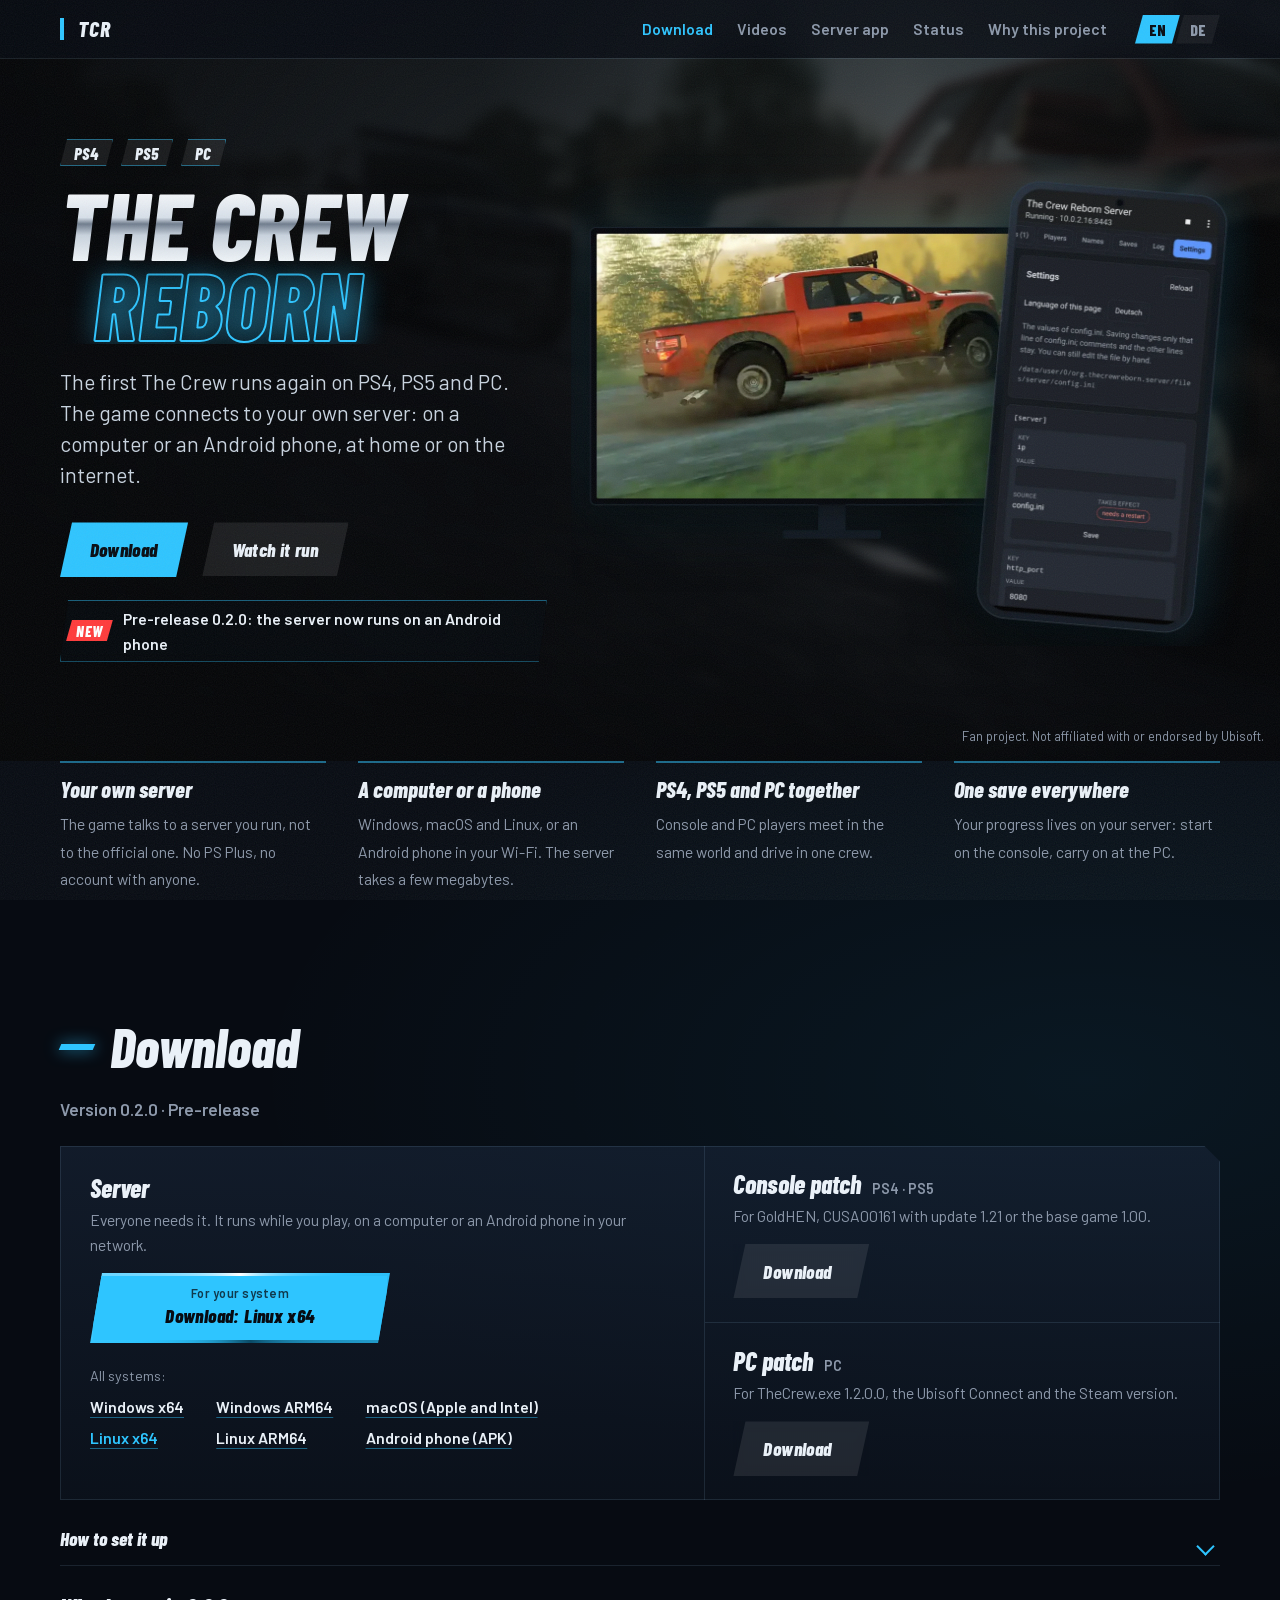
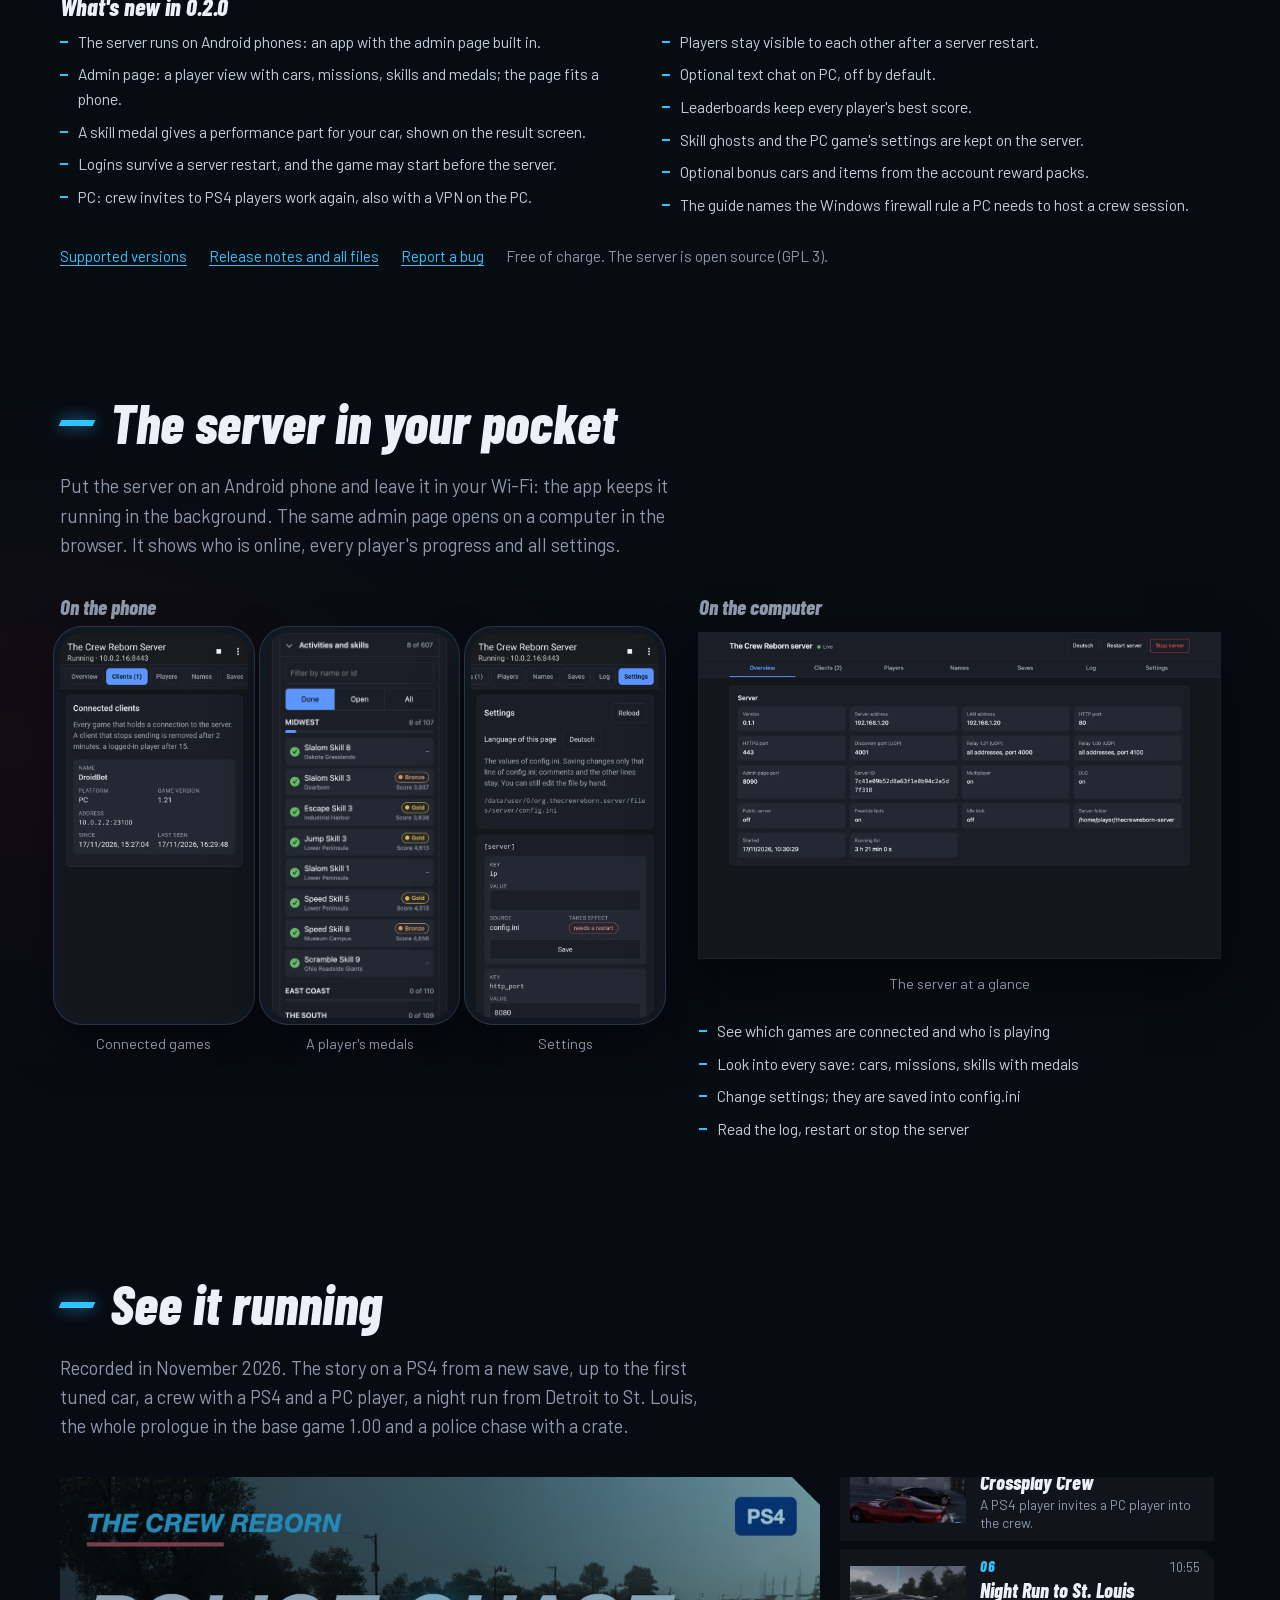
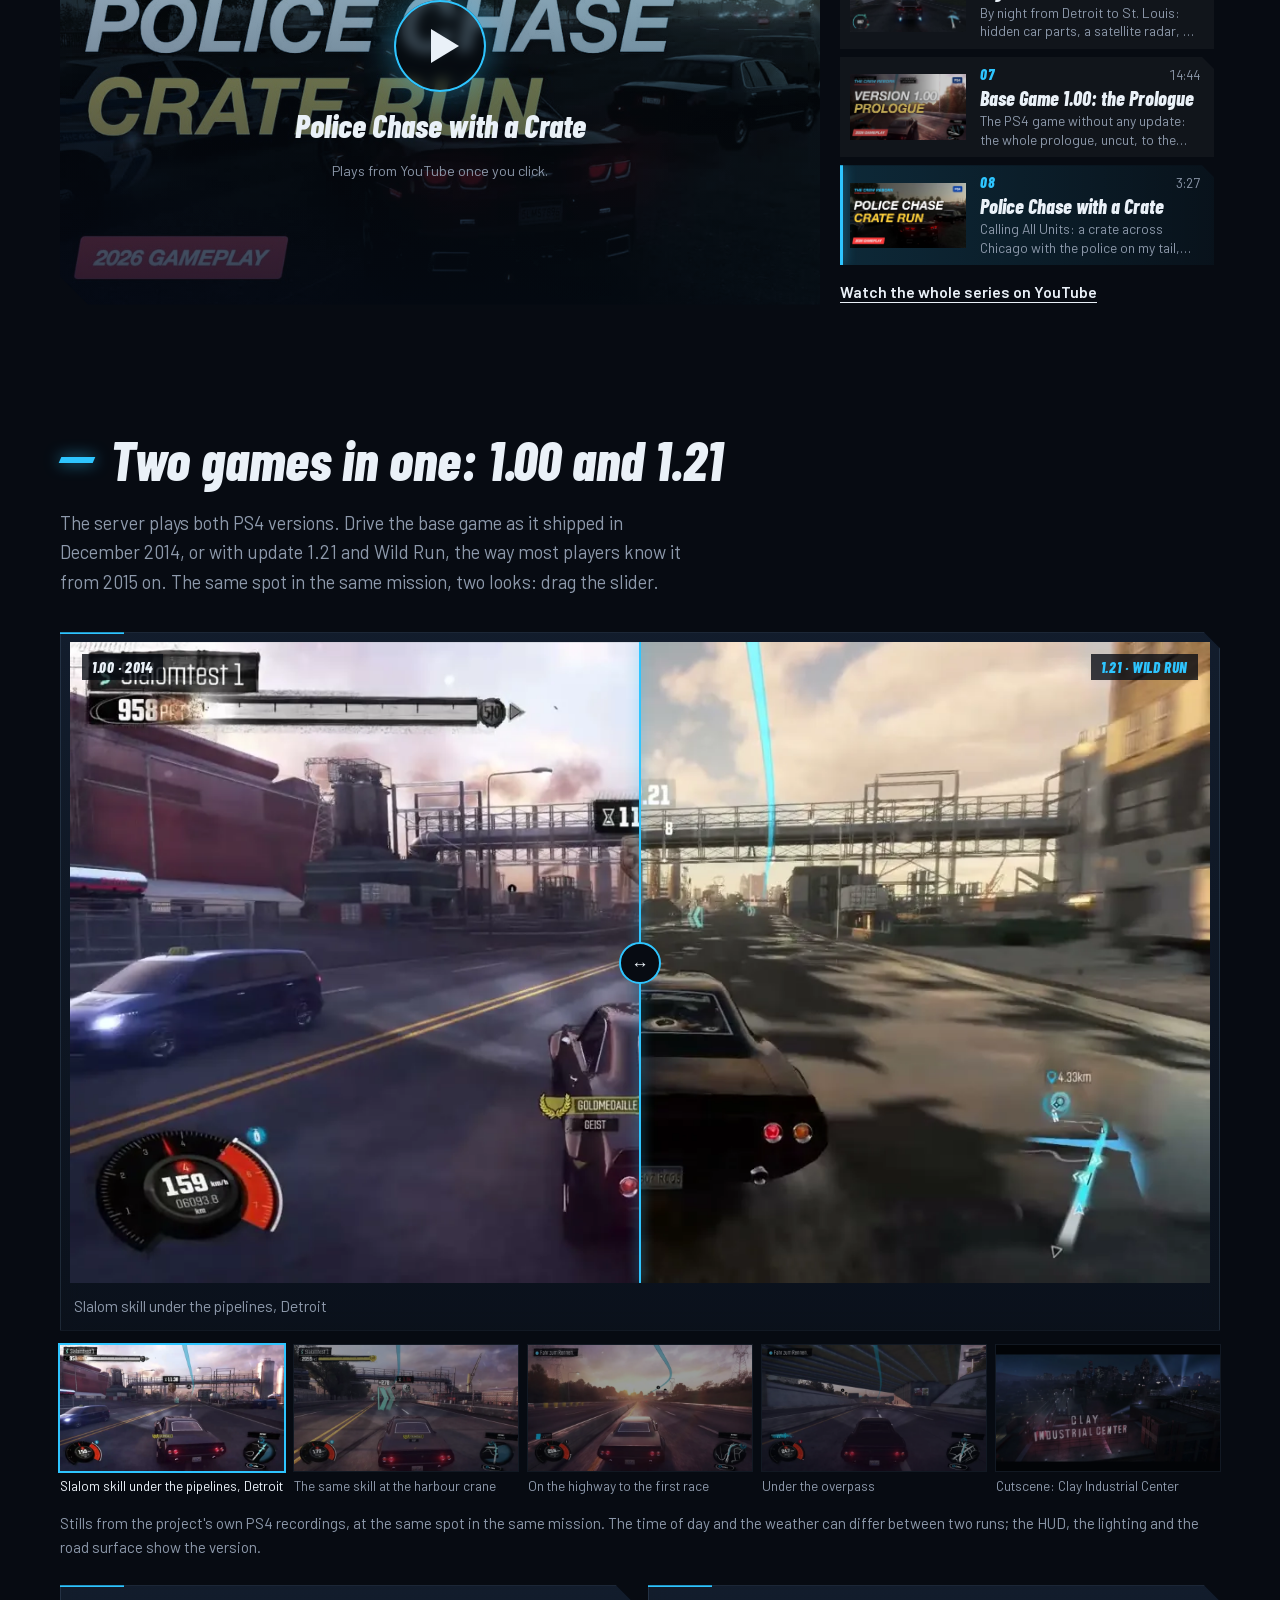
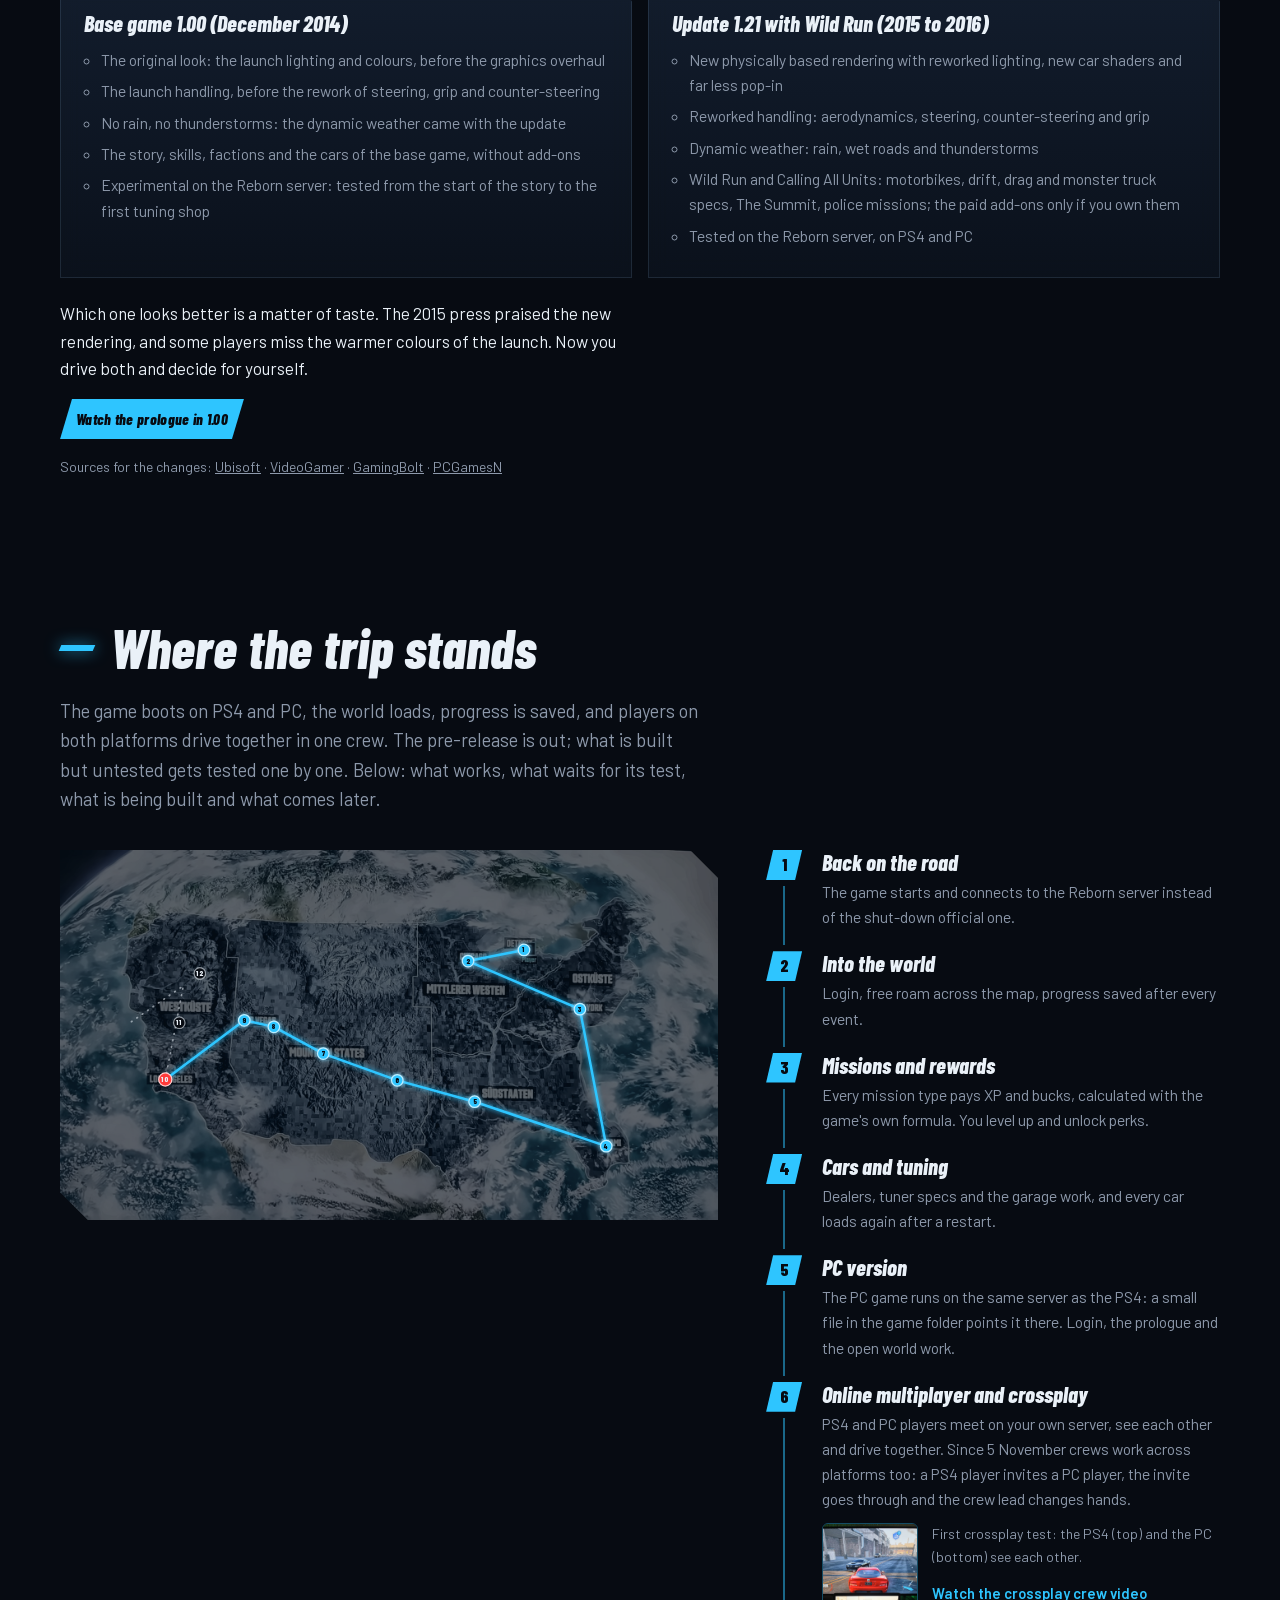
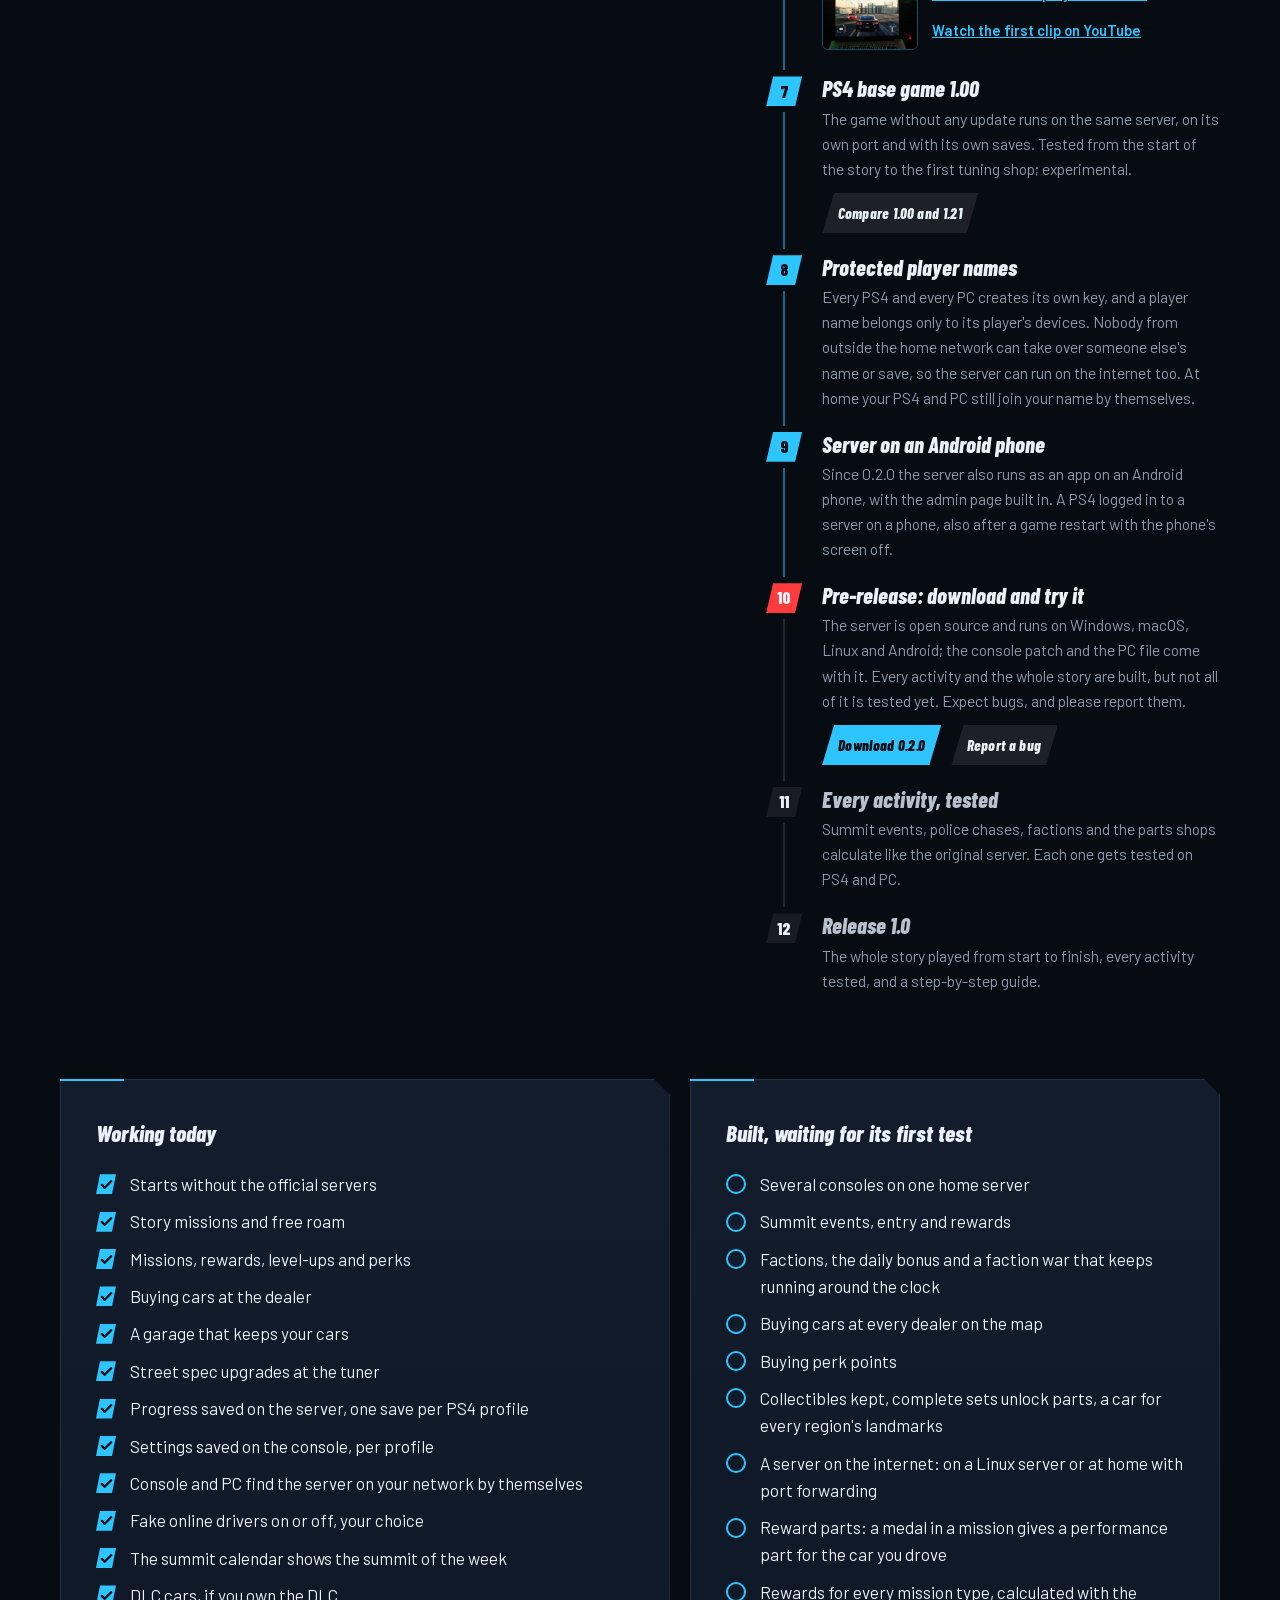
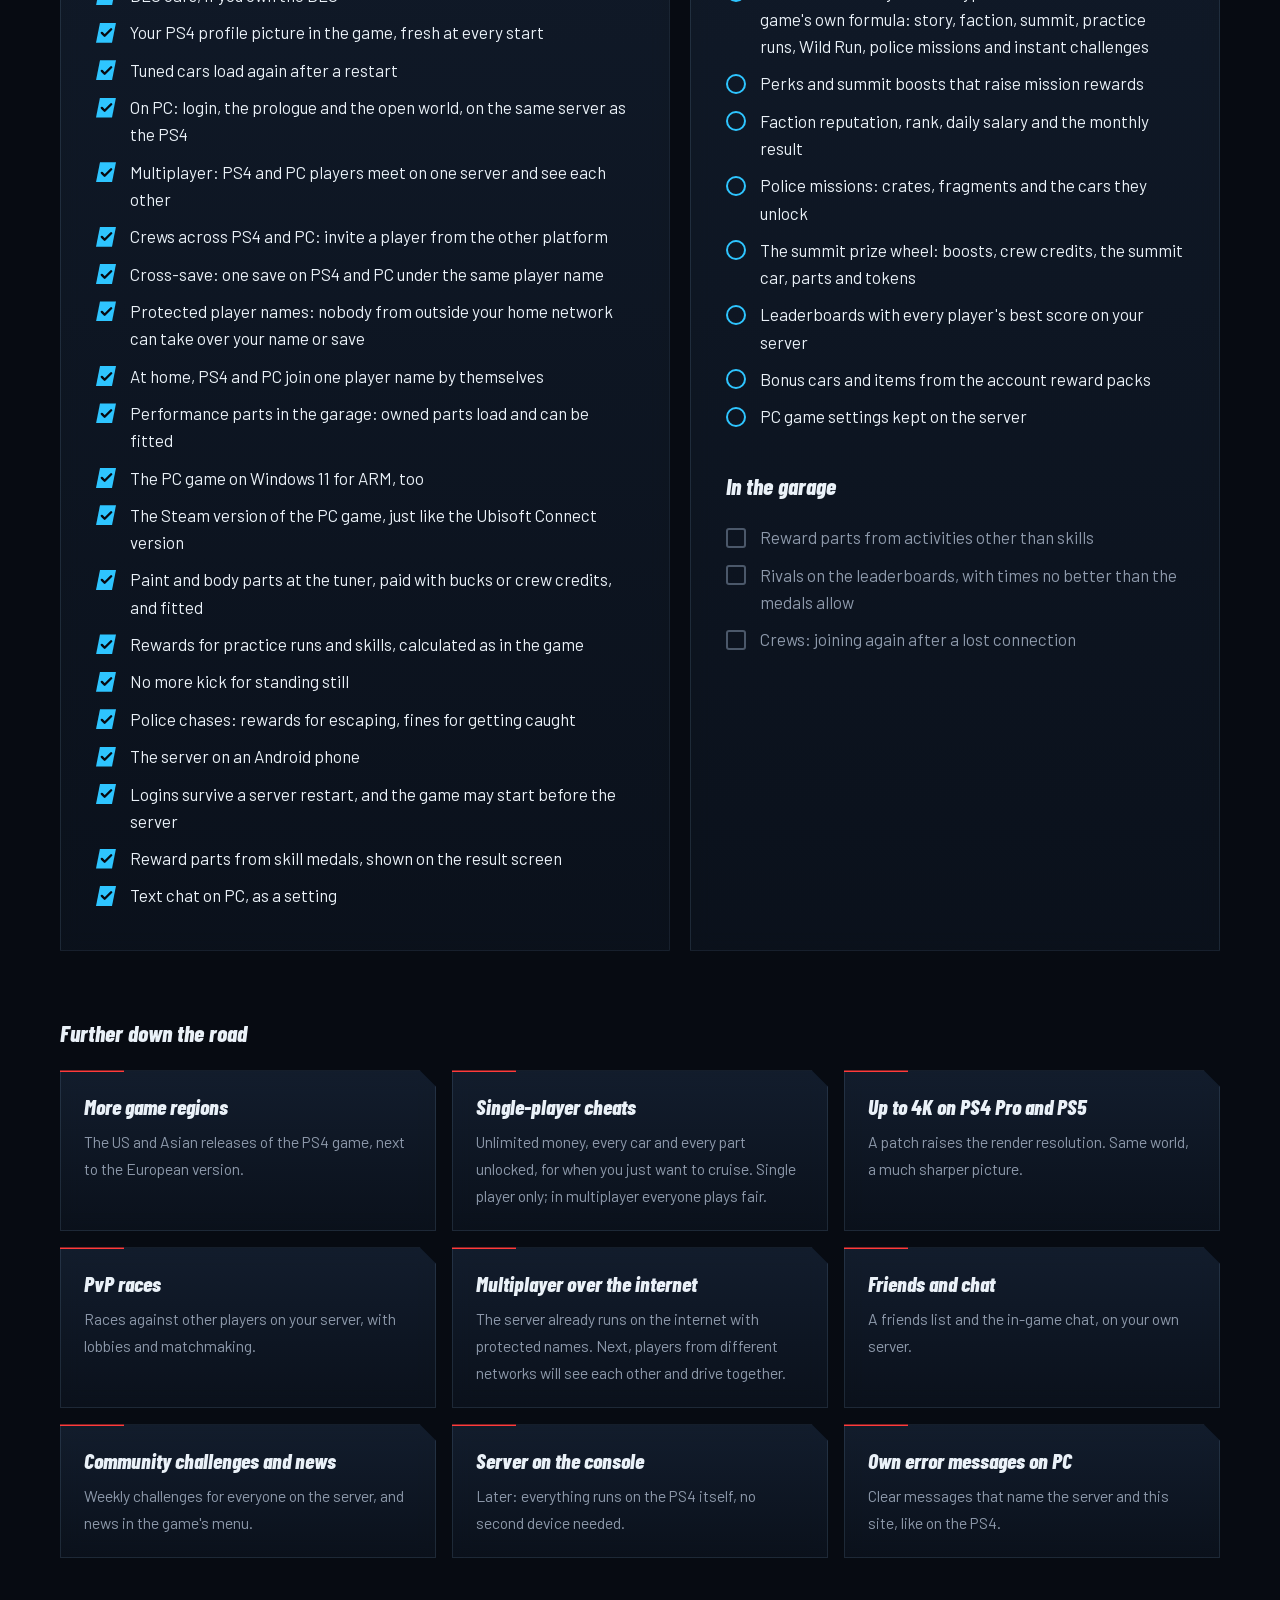
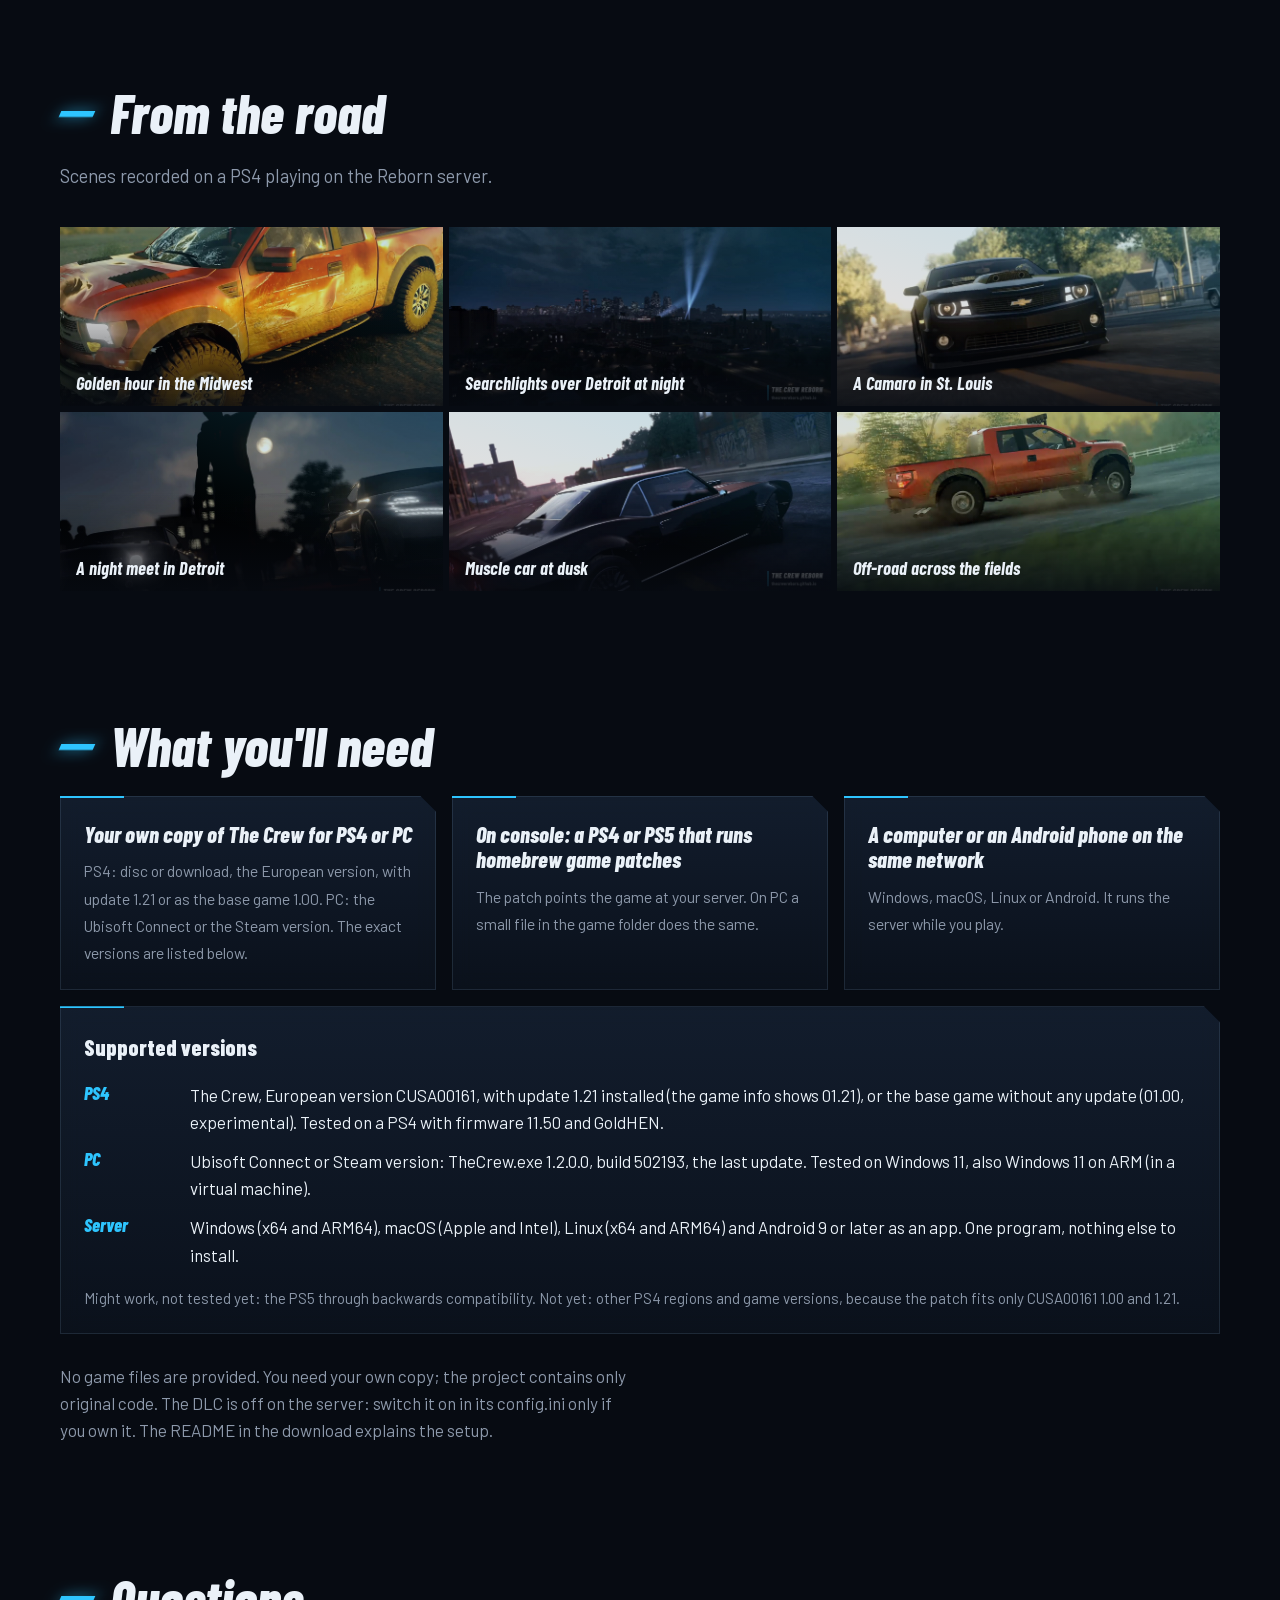
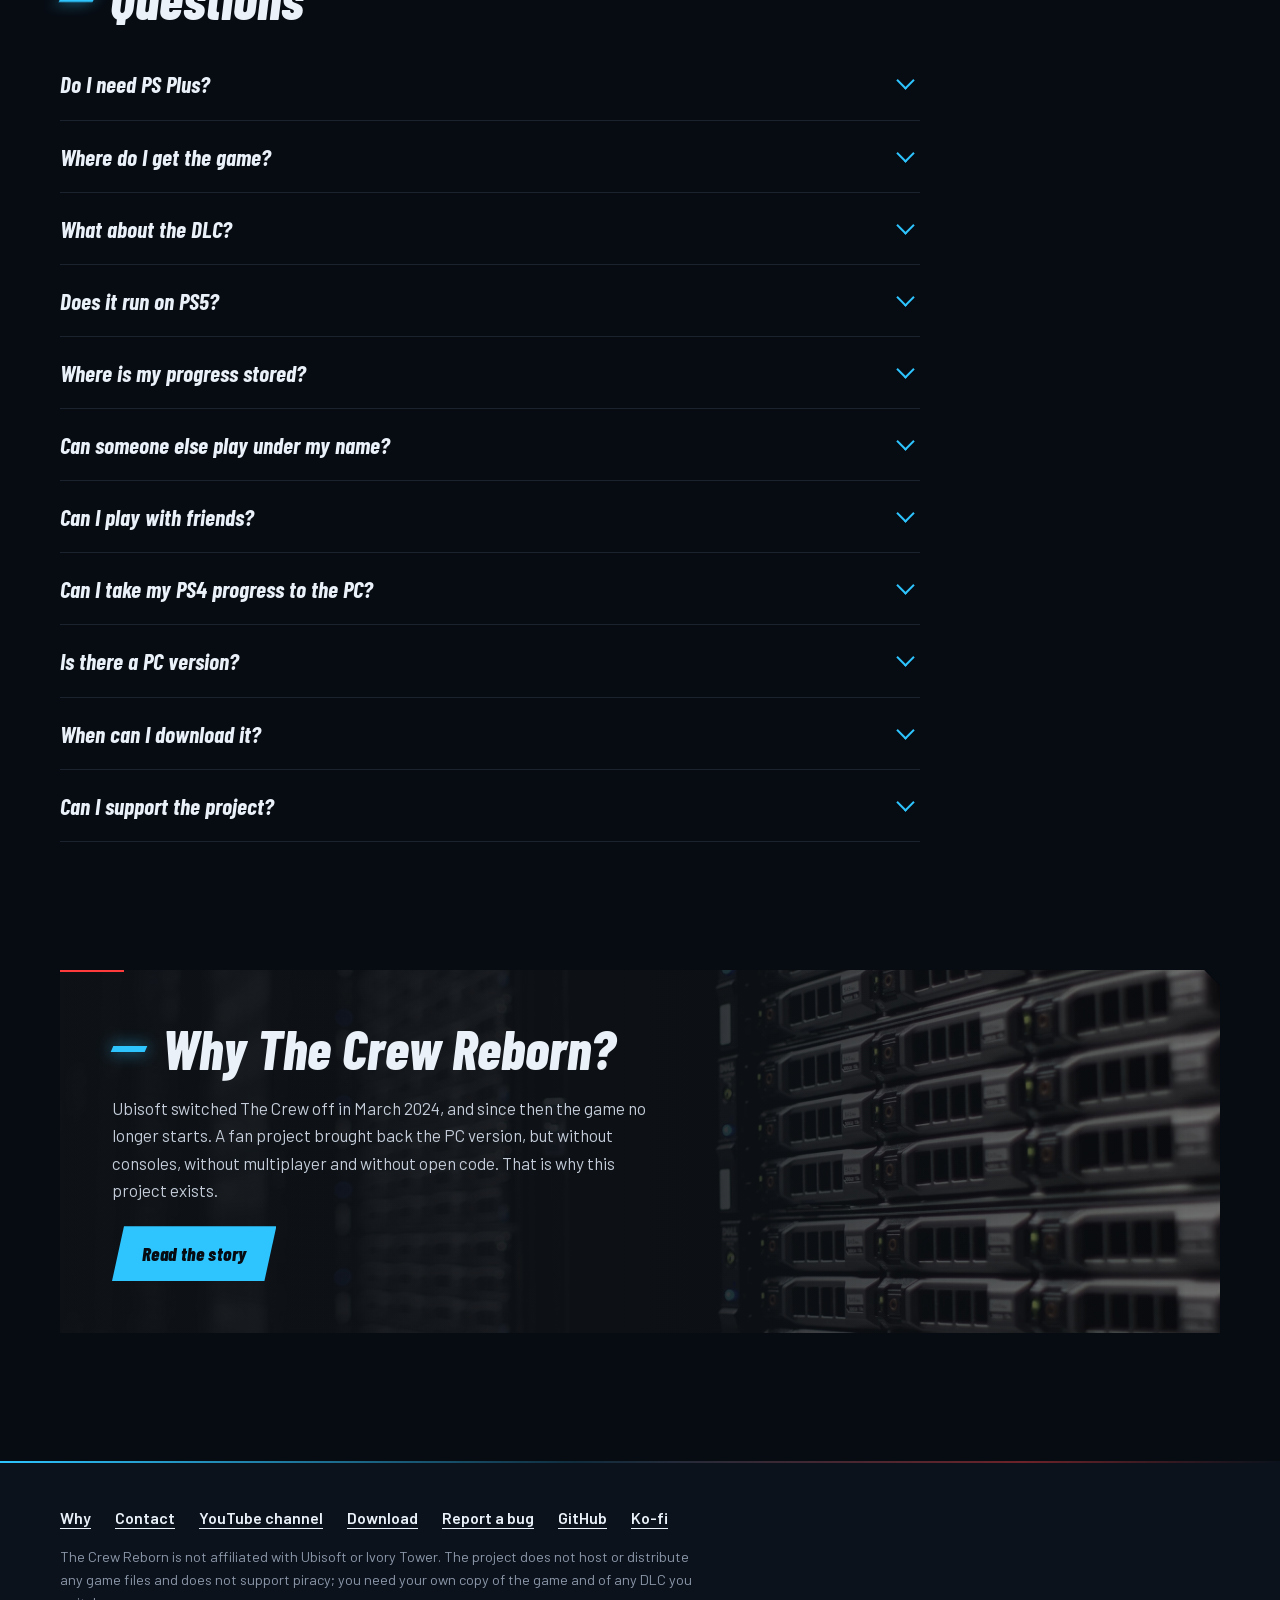
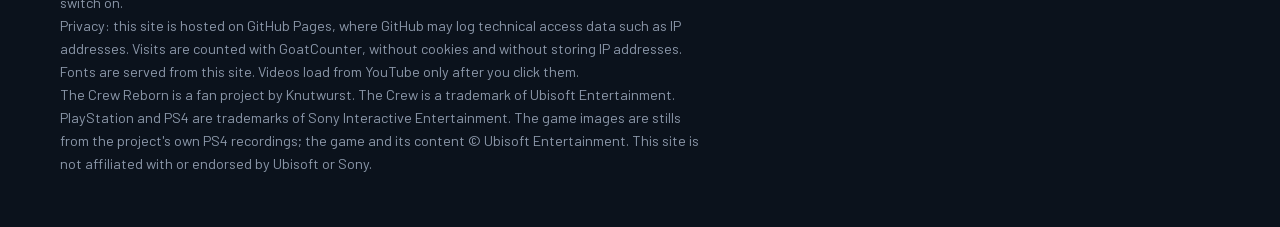
==== commit d628f685: "Site: 0.2.0 as the fallback version and file links" ====
--- a/index.html
+++ b/index.html
@@ -69,7 +69,7 @@
   <section id="download" class="band download">
     <div class="wrap">
       <h2 data-i18n="dlTitle">Download</h2>
-      <p class="dl-meta" id="dlMeta">Version 0.1.0 · Pre-release</p>
+      <p class="dl-meta" id="dlMeta">Version 0.2.0 · Pre-release</p>
       <div class="dl-box">
         <div class="dl-server">
           <h3 data-i18n="dlServer">Server</h3>
@@ -89,12 +89,12 @@
           <div class="dl-client">
             <h3><span data-i18n="dlPs4">Console patch</span> <small>PS4 · PS5</small></h3>
             <p class="dl-what" data-i18n="dlPs4Text">For GoldHEN, CUSA00161 with update 1.21 or the base game 1.00.</p>
-            <a class="btn btn-ghost dl-btn" data-asset="PS4" data-goatcounter-click="download-ps4" data-goatcounter-title="Download PS4" href="https://github.com/thecrewreborn/server/releases/download/v0.1.0/TheCrewReborn-PS4-0.1.0.zip"><span data-i18n="dlGet2">Download</span><small class="dl-size"></small></a>
+            <a class="btn btn-ghost dl-btn" data-asset="PS4" data-goatcounter-click="download-ps4" data-goatcounter-title="Download PS4" href="https://github.com/thecrewreborn/server/releases/download/v0.2.0/TheCrewReborn-PS4-0.2.0.zip"><span data-i18n="dlGet2">Download</span><small class="dl-size"></small></a>
           </div>
           <div class="dl-client">
             <h3><span data-i18n="dlPc">PC patch</span> <small>PC</small></h3>
             <p class="dl-what" data-i18n="dlPcText">For TheCrew.exe 1.2.0.0, the Ubisoft Connect and the Steam version.</p>
-            <a class="btn btn-ghost dl-btn" data-asset="PC" data-goatcounter-click="download-pc" data-goatcounter-title="Download PC" href="https://github.com/thecrewreborn/server/releases/download/v0.1.0/TheCrewReborn-PC-0.1.0.zip"><span data-i18n="dlGet3">Download</span><small class="dl-size"></small></a>
+            <a class="btn btn-ghost dl-btn" data-asset="PC" data-goatcounter-click="download-pc" data-goatcounter-title="Download PC" href="https://github.com/thecrewreborn/server/releases/download/v0.2.0/TheCrewReborn-PC-0.2.0.zip"><span data-i18n="dlGet3">Download</span><small class="dl-size"></small></a>
           </div>
         </div>
       </div>
@@ -277,7 +277,7 @@
           <li class="done" id="names"><h3><span data-i18n="mnames">Protected player names</span></h3><p data-i18n="mnamest">Every PS4 and every PC creates its own key, and a player name belongs only to its player's devices. Nobody from outside the home network can take over someone else's name or save, so the server can run on the internet too. At home your PS4 and PC still join your name by themselves.</p></li>
           <li class="done" id="android"><h3><span data-i18n="mandroid">Server on an Android phone</span></h3><p data-i18n="mandroidt">Since 0.2.0 the server also runs as an app on an Android phone, with the admin page built in. A PS4 logged in to a server on a phone, also after a game restart with the phone's screen off.</p></li>
           <li class="here" id="prerelease"><h3><span data-i18n="mpre">Pre-release: download and try it</span></h3><p data-i18n="mpret">The server is open source and runs on Windows, macOS, Linux and Android; the console patch and the PC file come with it. Every activity and the whole story are built, but not all of it is tested yet. Expect bugs, and please report them.</p>
-            <p class="leg-links"><a class="btn btn-primary btn-small" href="#download" data-i18n="download">Download 0.1.0</a> <a class="btn btn-ghost btn-small" href="https://github.com/thecrewreborn/server/issues" data-i18n="reportBug">Report a bug</a></p></li>
+            <p class="leg-links"><a class="btn btn-primary btn-small" href="#download" data-i18n="download">Download 0.2.0</a> <a class="btn btn-ghost btn-small" href="https://github.com/thecrewreborn/server/issues" data-i18n="reportBug">Report a bug</a></p></li>
           <li><h3 data-i18n="m5">Every activity, tested</h3><p data-i18n="m5t">Summit events, police chases, factions and the parts shops calculate like the original server. Each one gets tested on PS4 and PC.</p></li>
           <li><h3 data-i18n="m6">Release 1.0</h3><p data-i18n="m6t">The whole story played from start to finish, every activity tested, and a step-by-step guide.</p></li>
         </ol>
@@ -436,7 +436,7 @@
       </details>
       <details>
         <summary data-i18n="q4">When can I download it?</summary>
-        <p data-i18n="a4">Now: pre-release 0.1.0 is in the download section at the top of this page, with the server for Windows, macOS, Linux and Android phones, the PS4 patch and the PC patch. Not everything is tested yet; release 1.0 follows once the whole story is played through.</p>
+        <p data-i18n="a4">Now: pre-release 0.2.0 is in the download section at the top of this page, with the server for Windows, macOS, Linux and Android phones, the PS4 patch and the PC patch. Not everything is tested yet; release 1.0 follows once the whole story is played through.</p>
       </details>
       <details>
         <summary data-i18n="q6">Can I support the project?</summary>
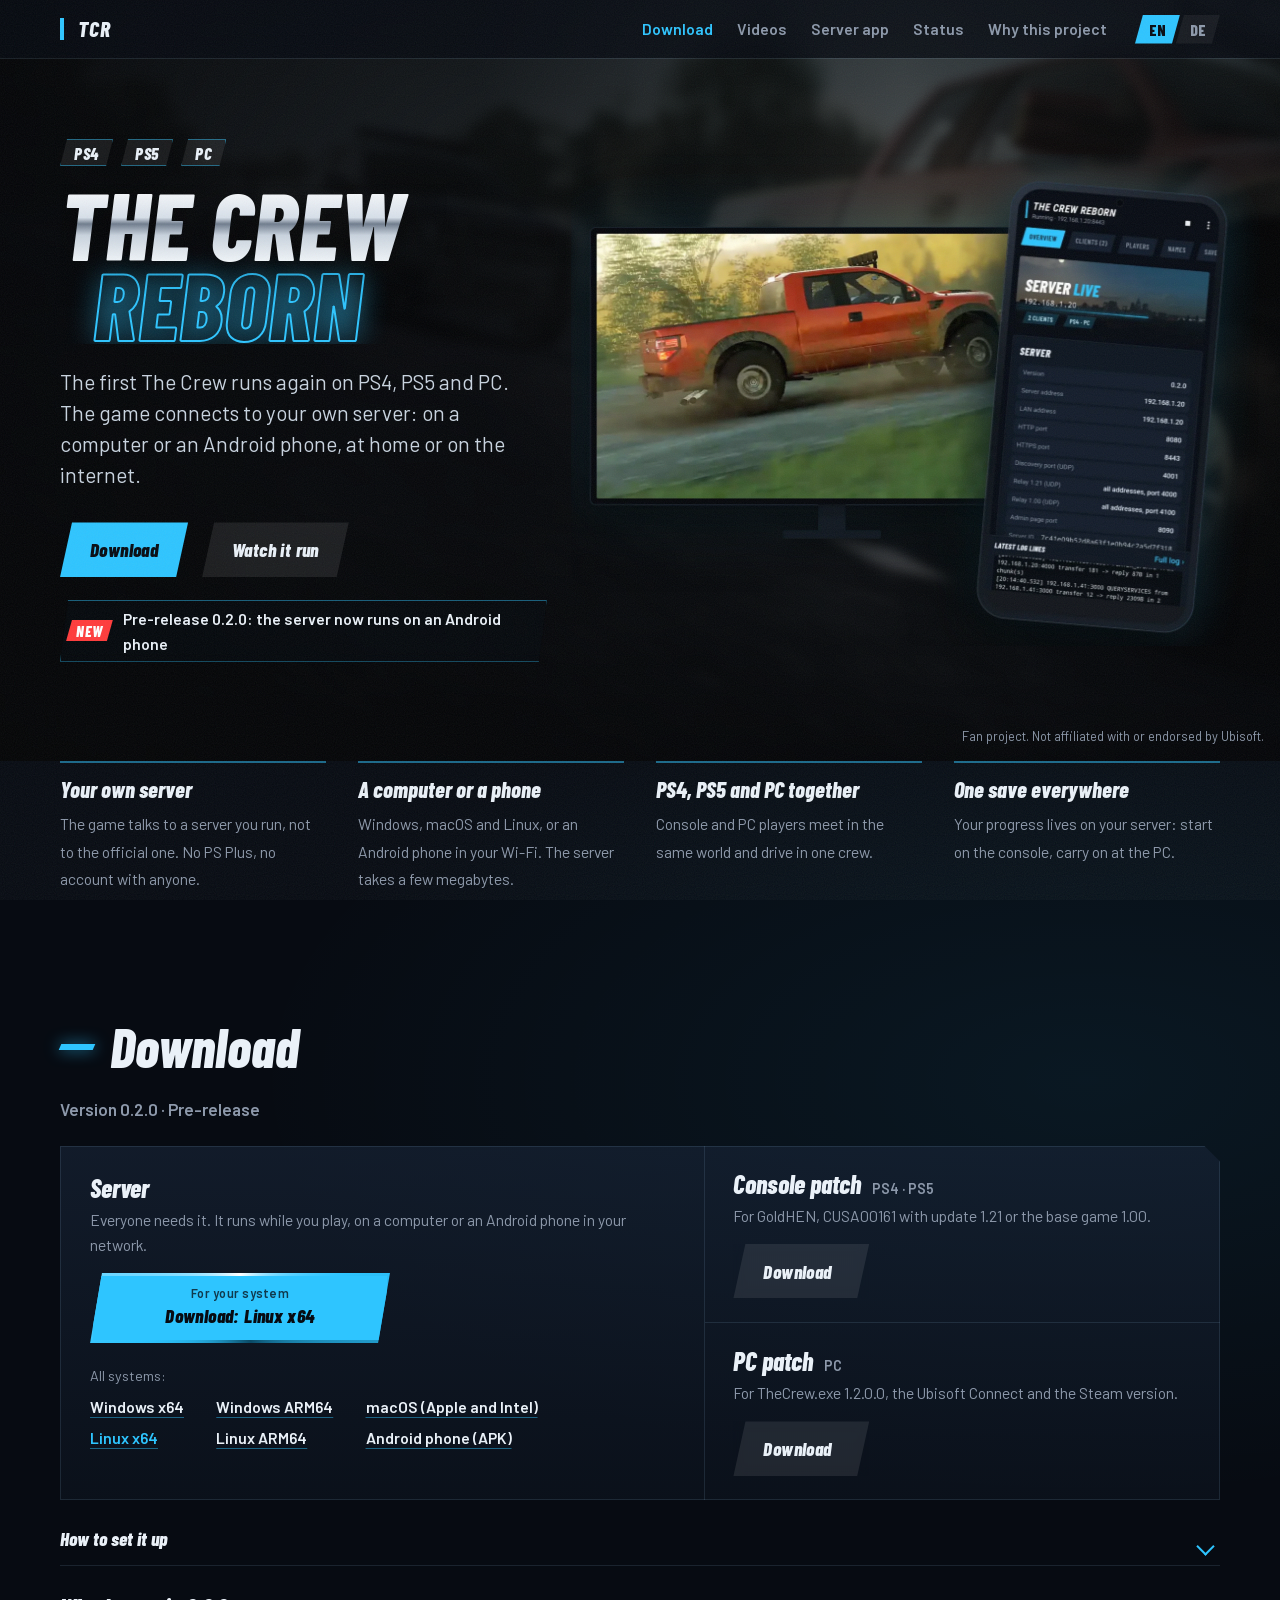
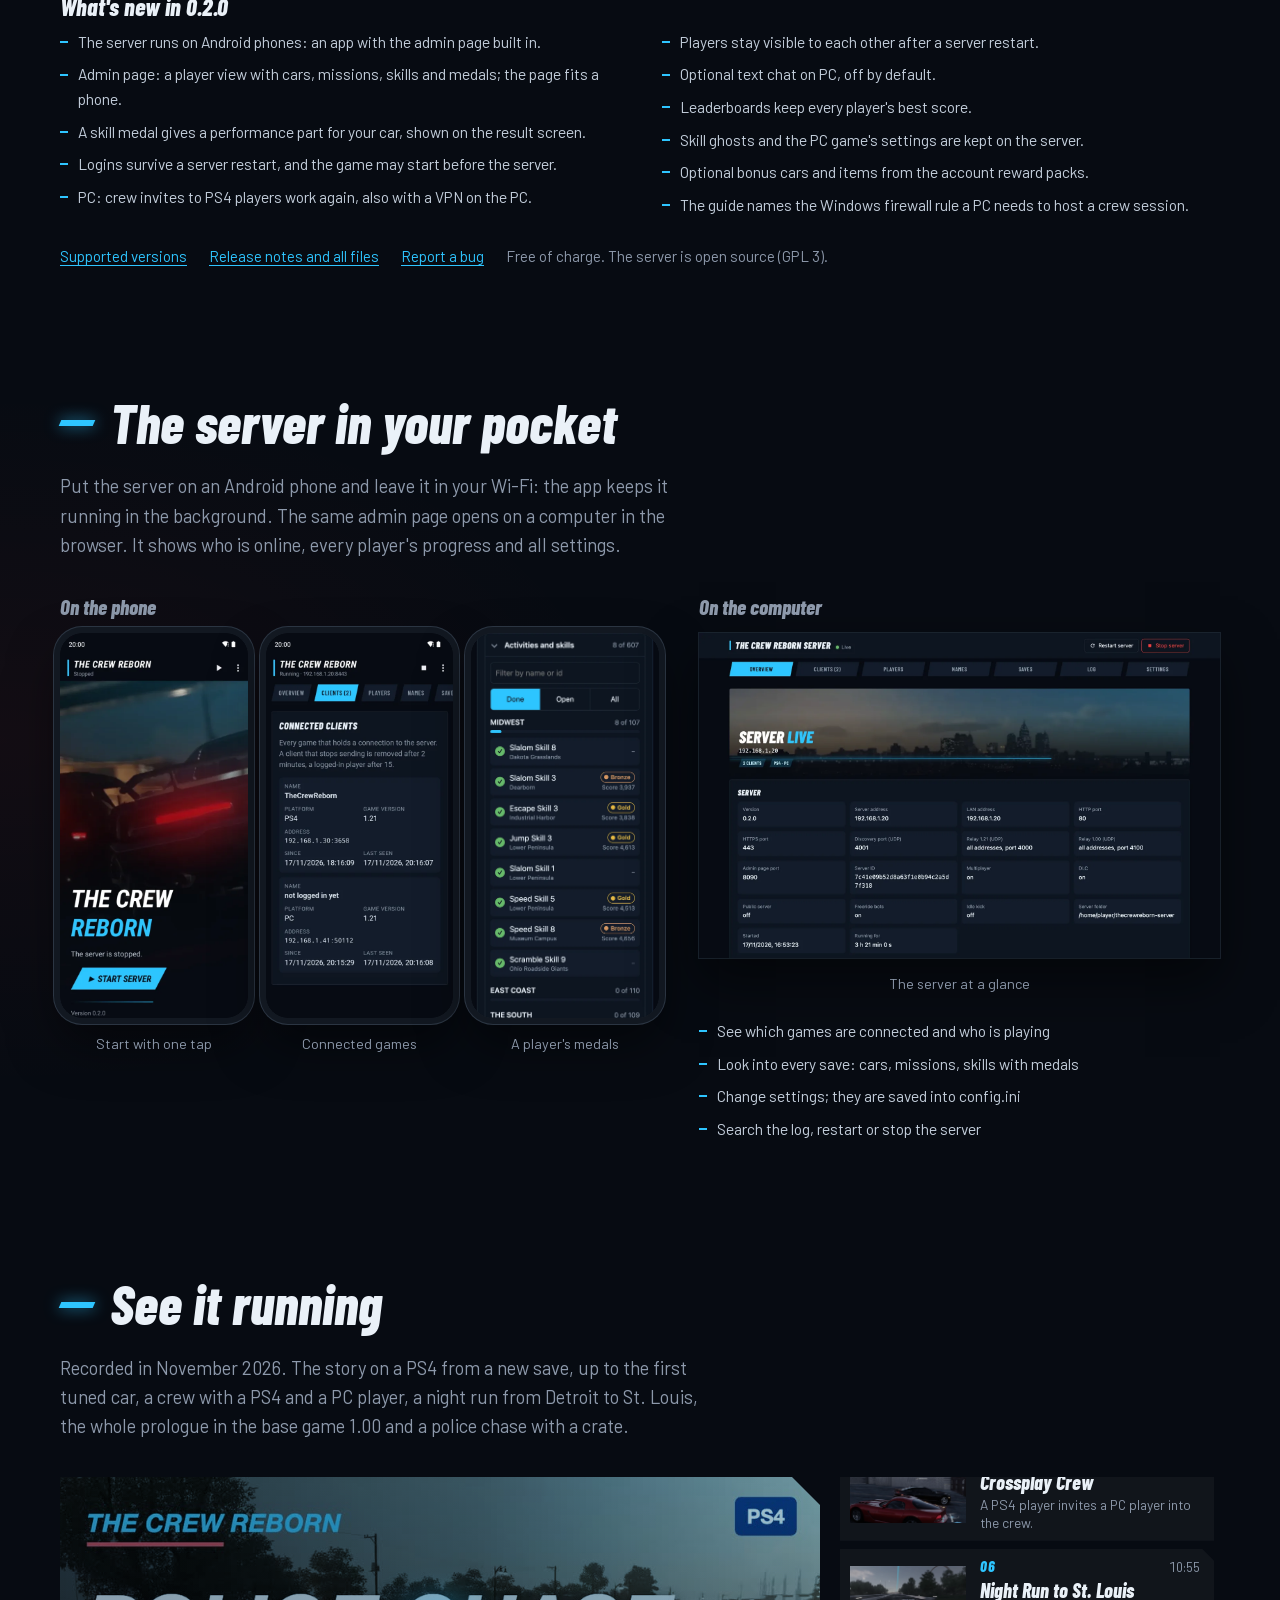
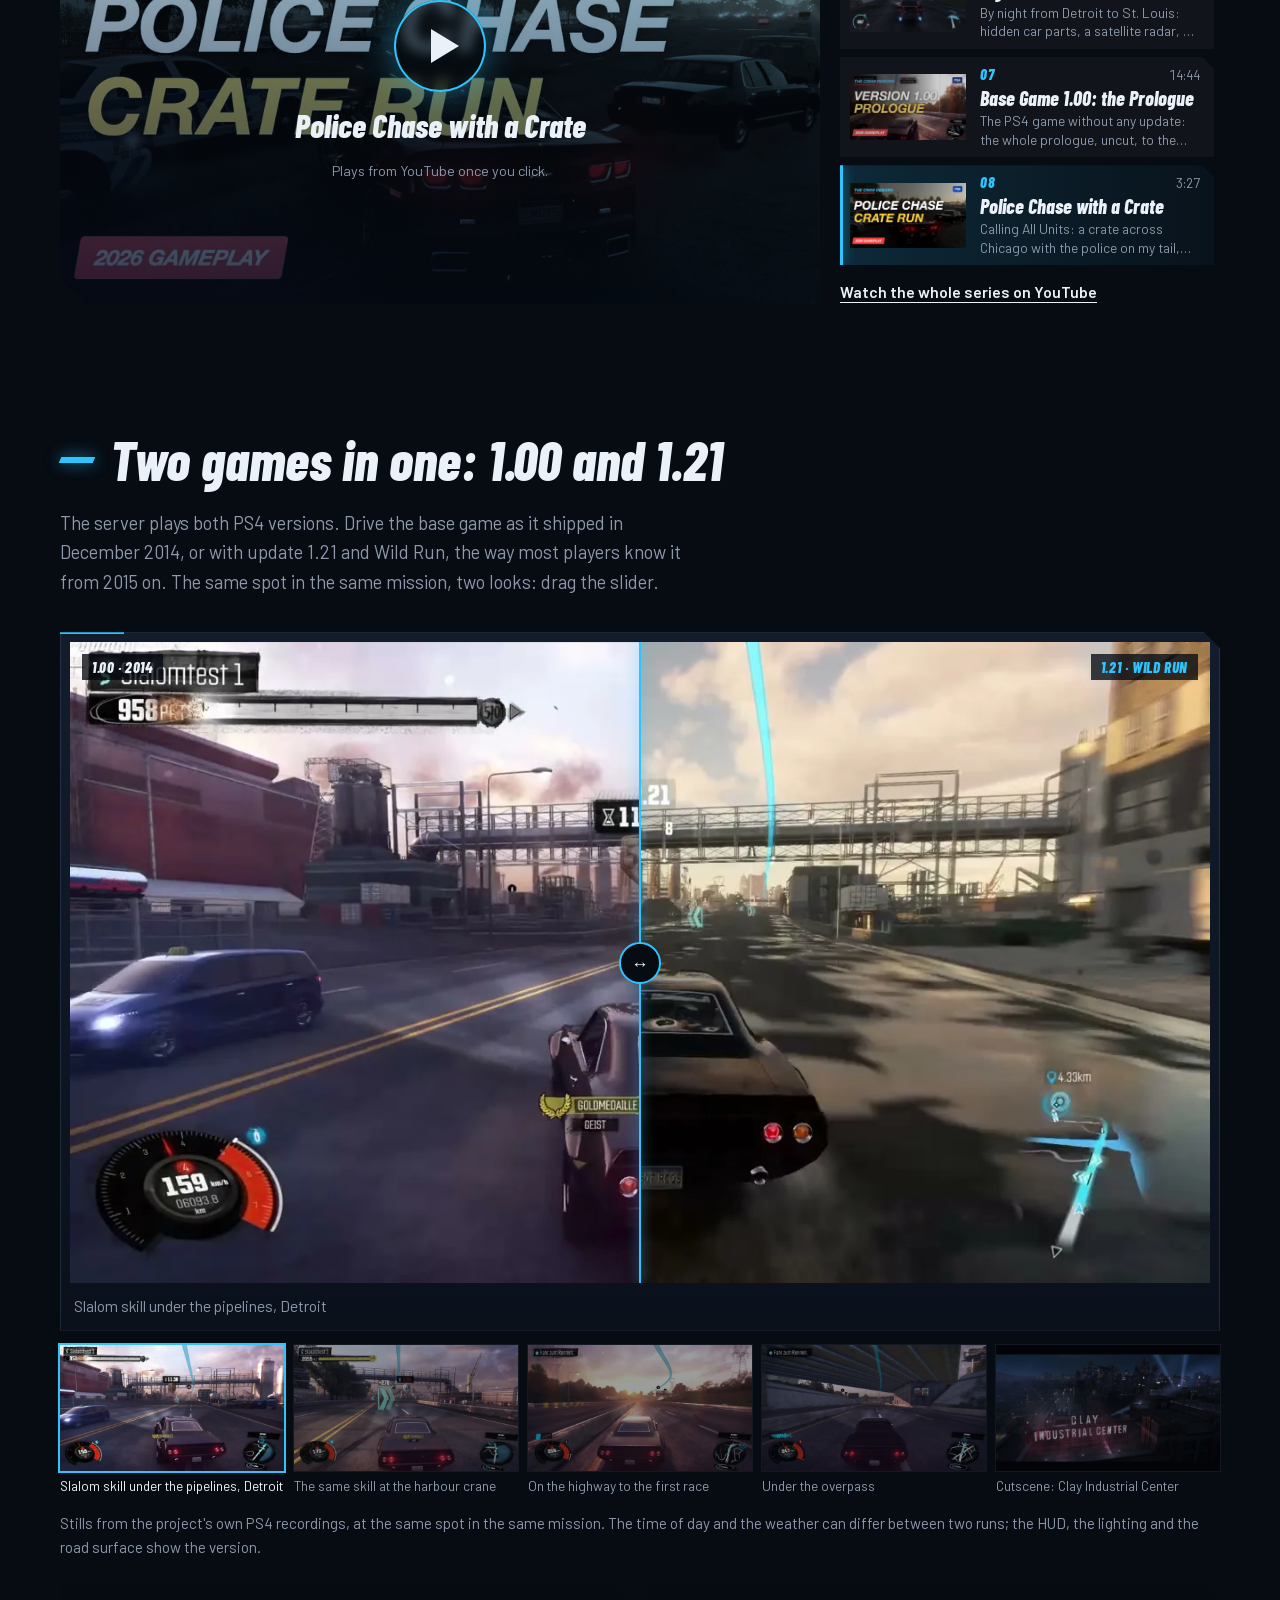
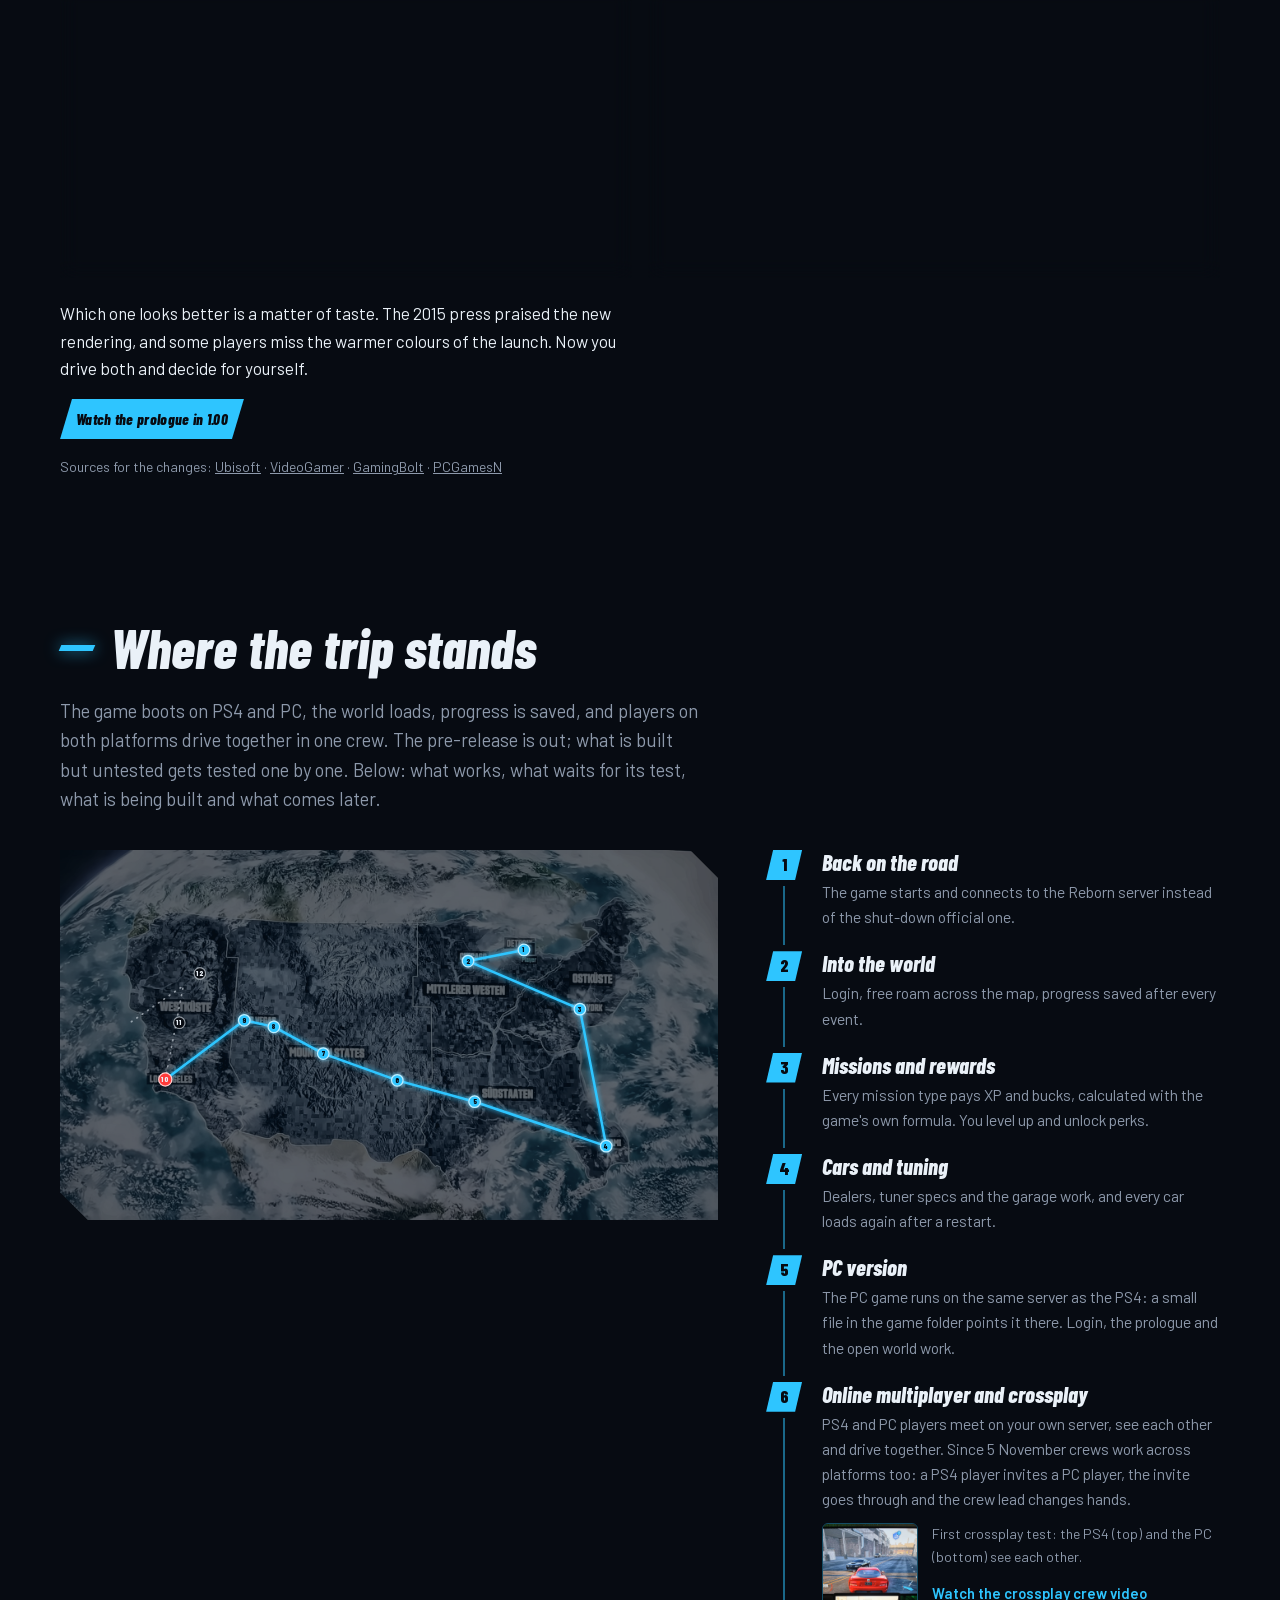
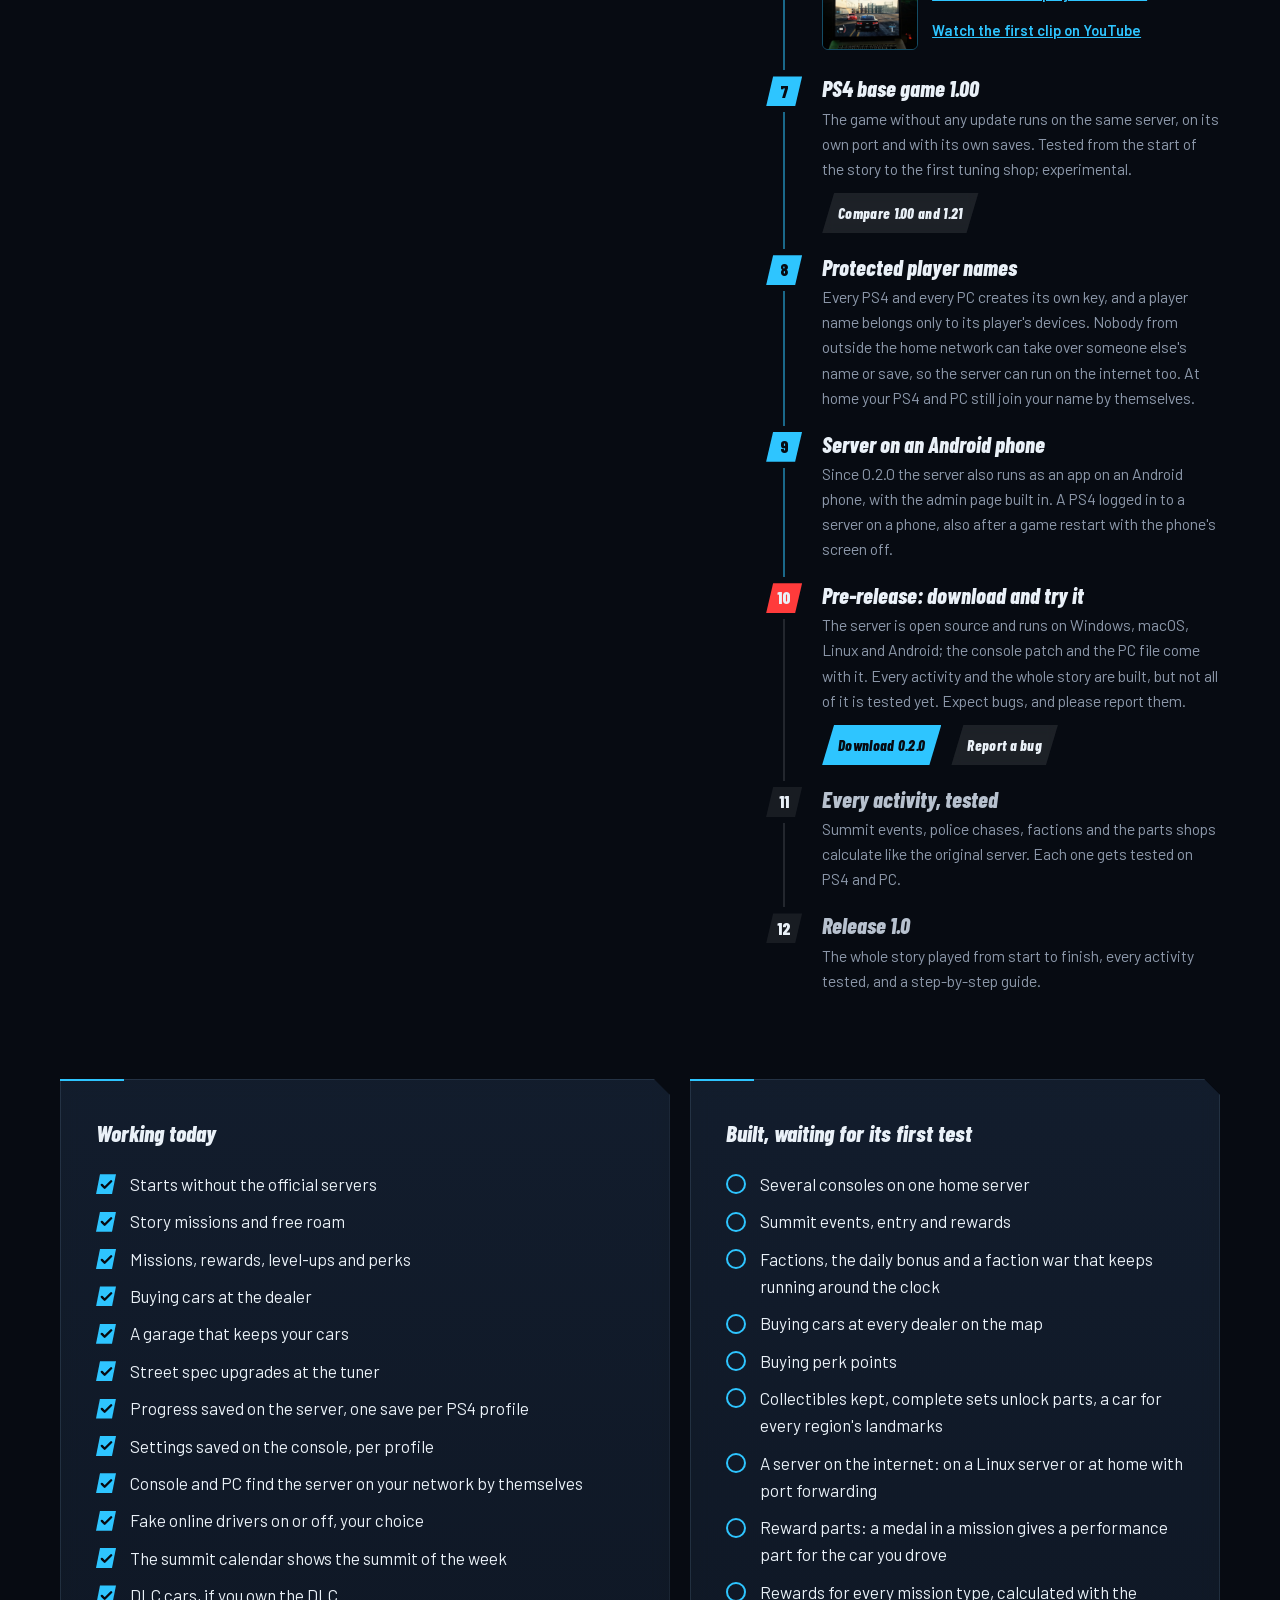
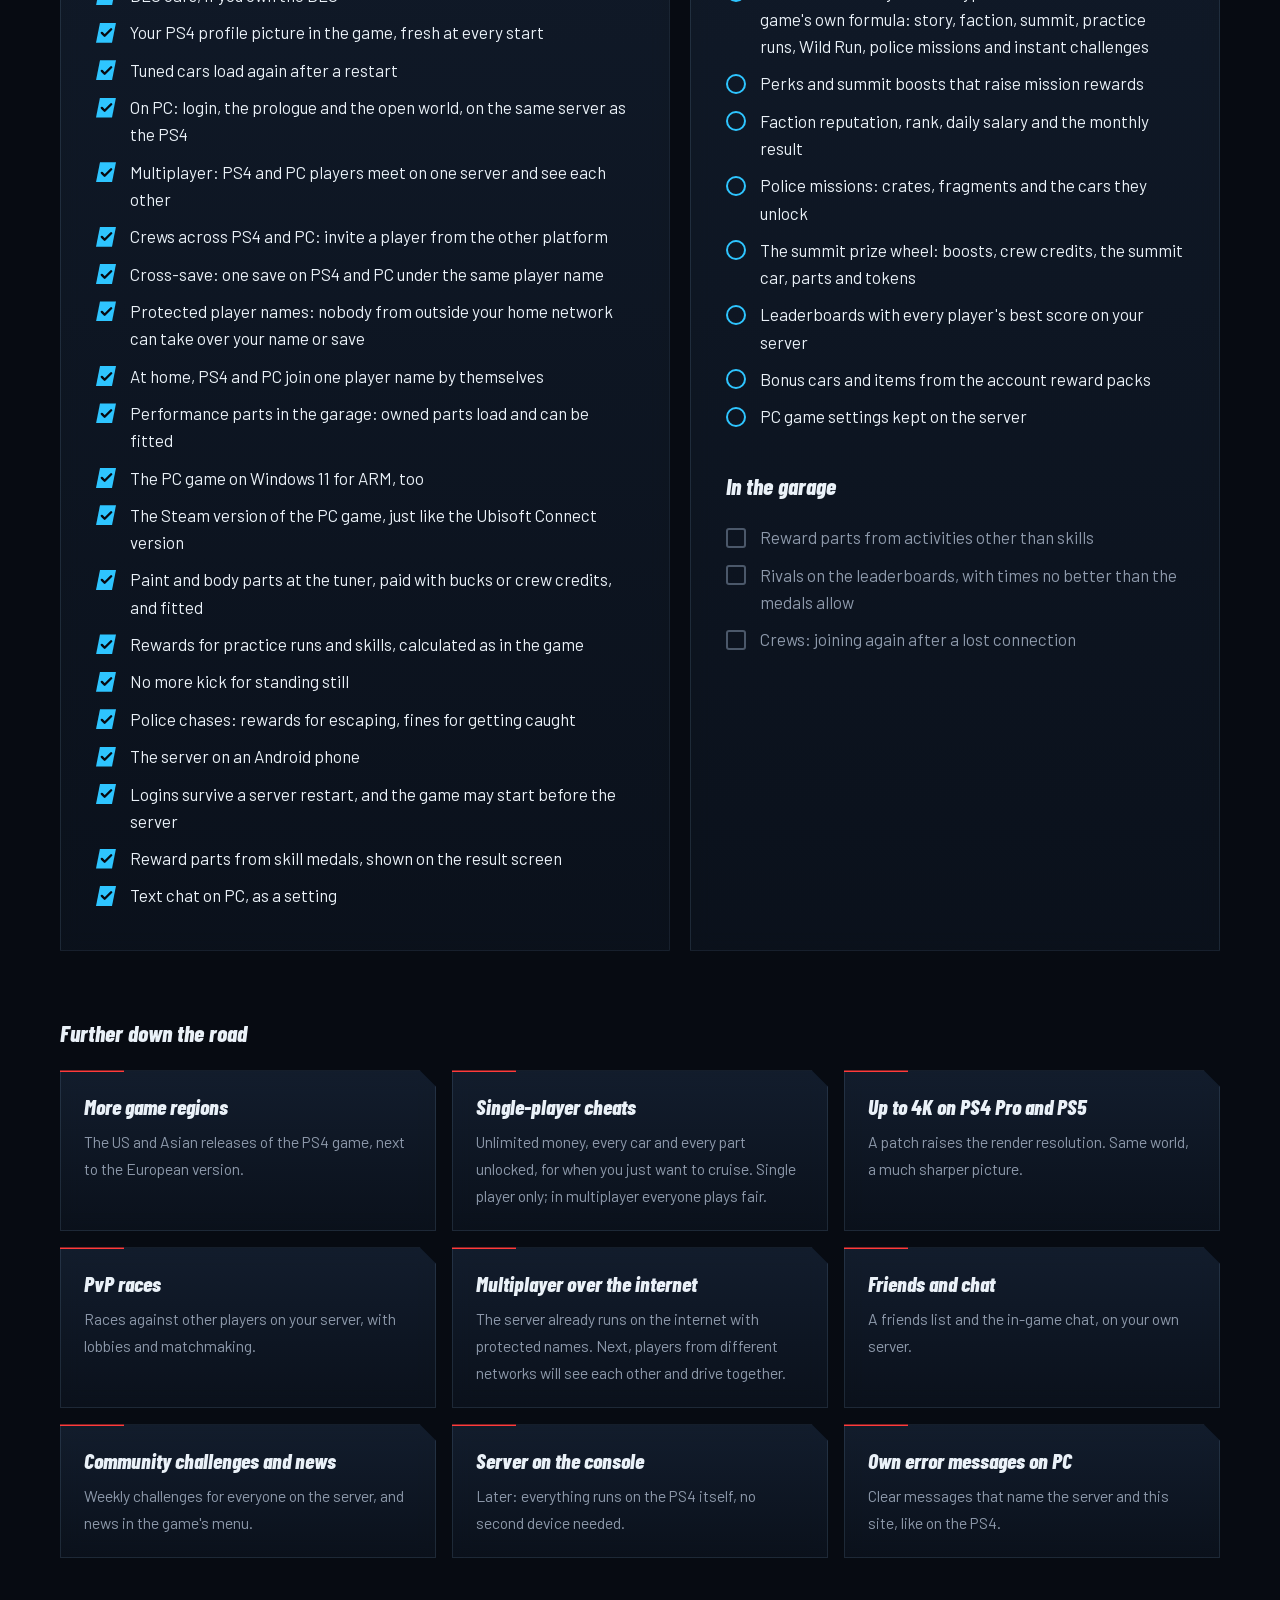
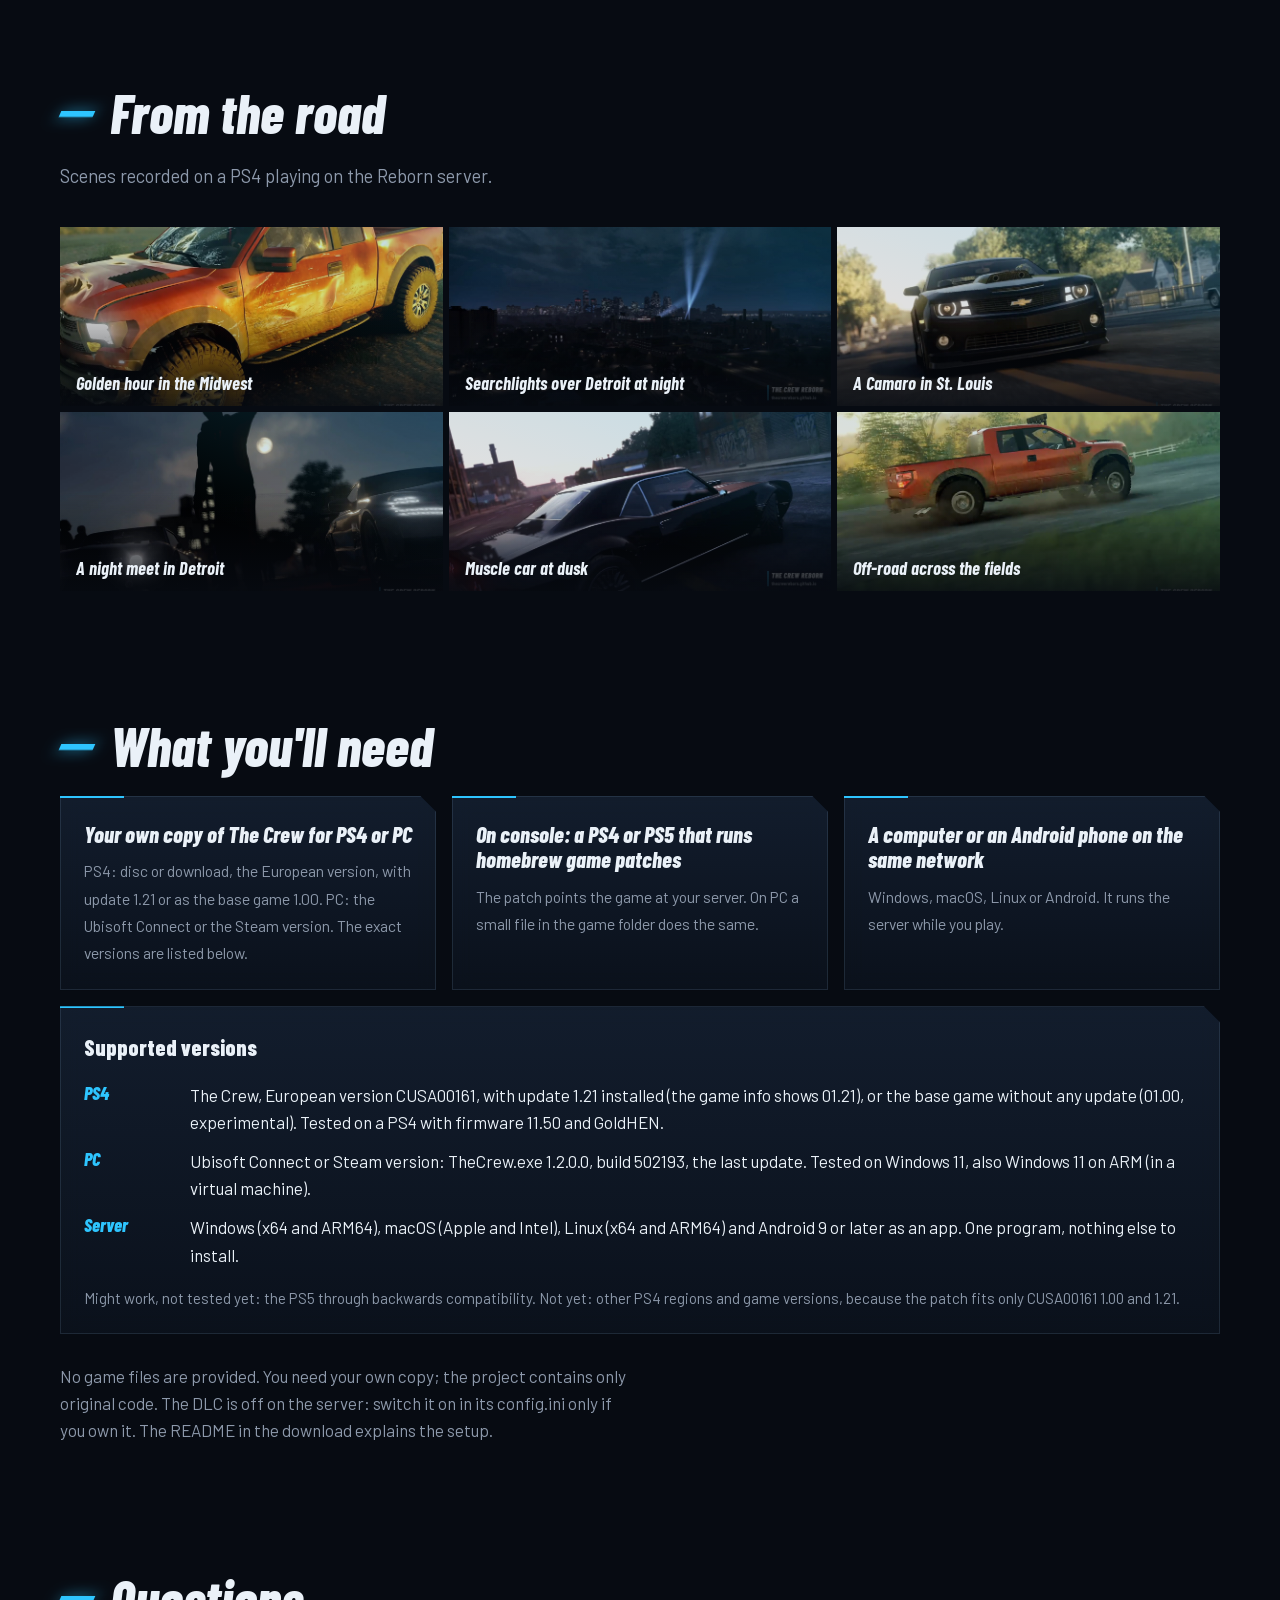
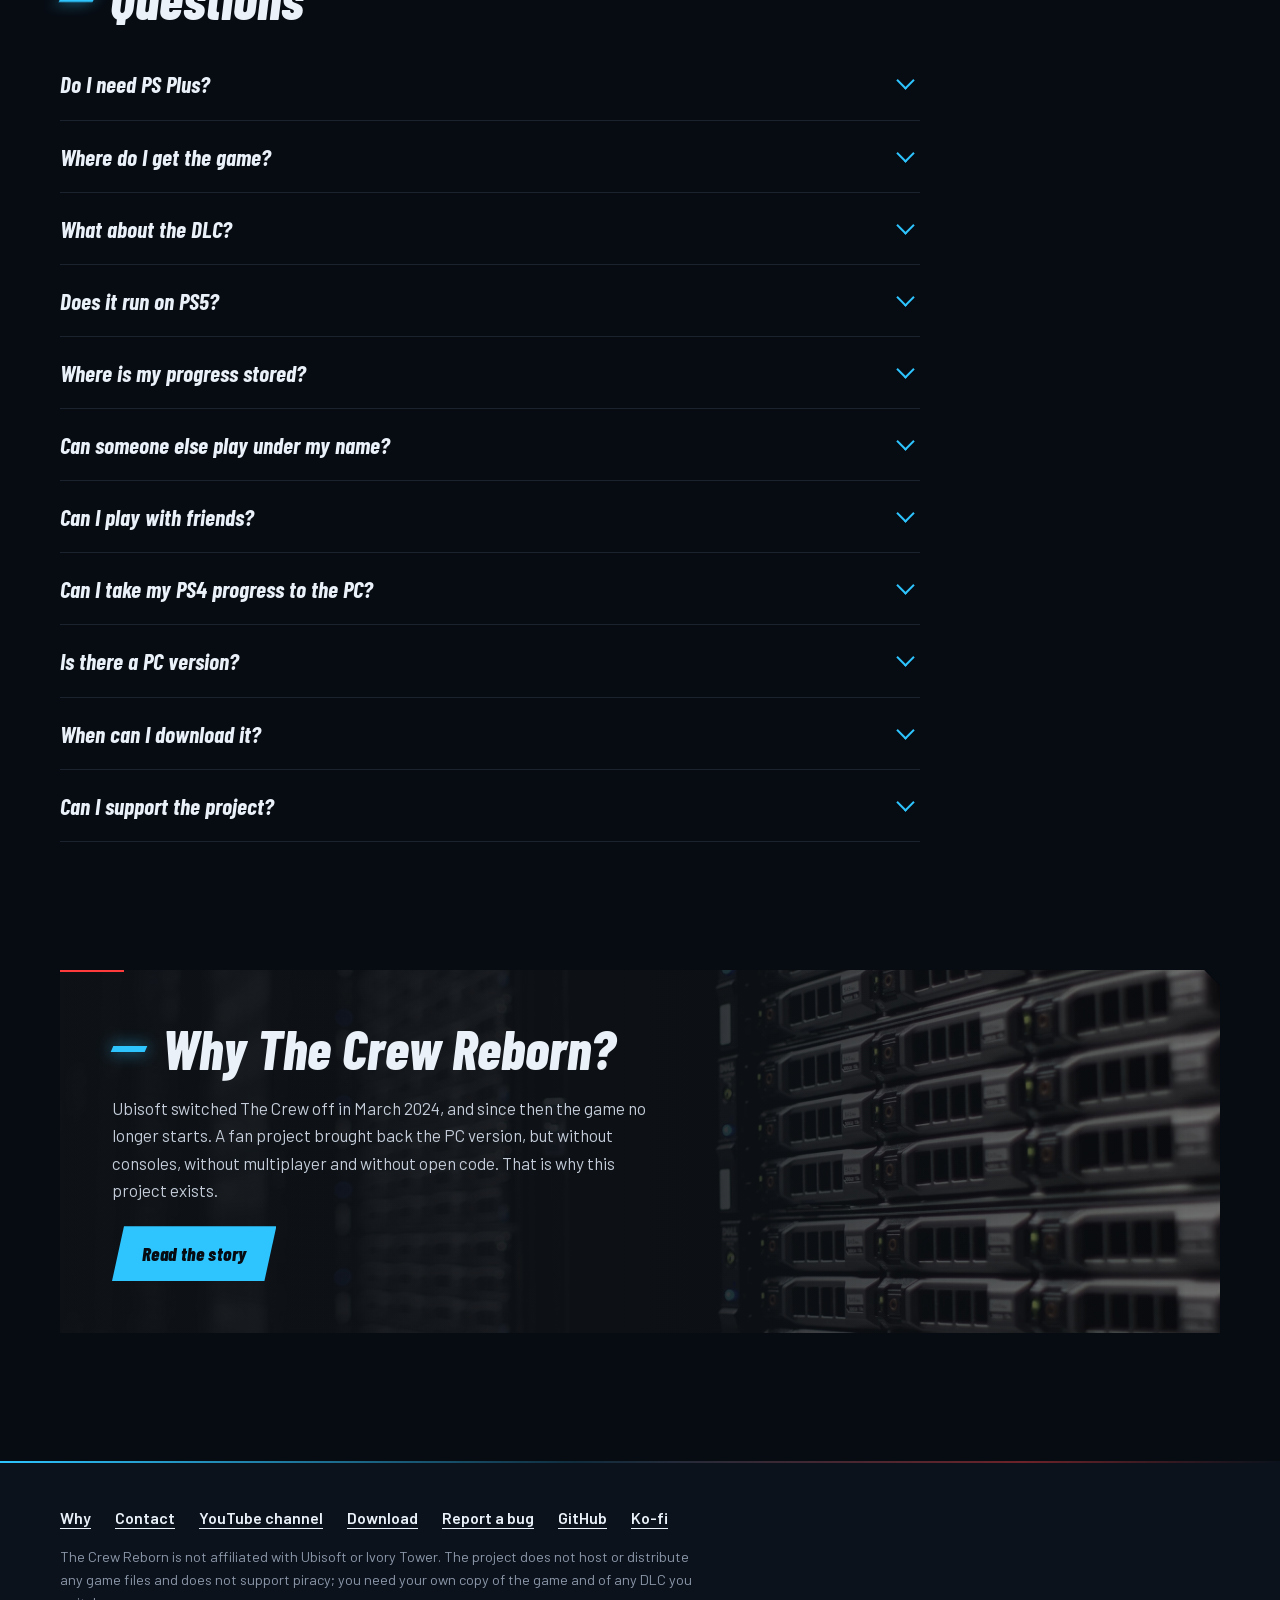
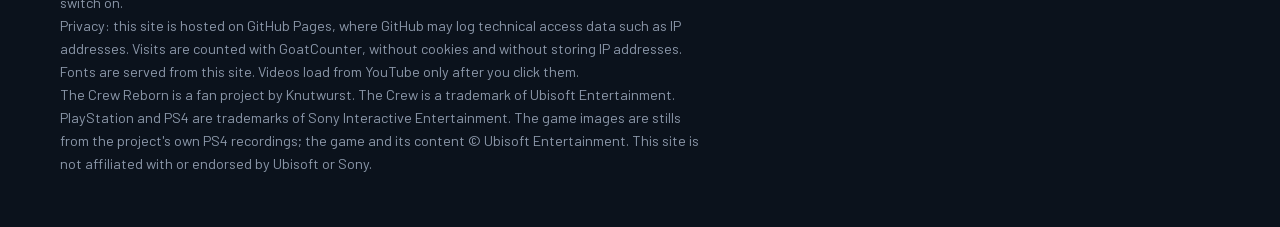
==== commit 4c0ae77a: "Site: new admin and app screenshots (0.2.0 look), hero and share image with the app's overview, log " ====
--- a/index.html
+++ b/index.html
@@ -48,7 +48,7 @@
       </div>
       <a class="news" href="#whatsnew"><b data-i18n="newsTag">New</b> <span data-i18n="news">Pre-release 0.2.0: the server now runs on an Android phone</span></a>
     </div>
-    <figure class="hero-art"><img src="assets/shots/hero-art.webp" width="1400" height="1000" alt="The game on a TV, the server app with its settings on a phone in front of it" data-i18n-alt="heroAlt"></figure>
+    <figure class="hero-art"><img src="assets/shots/hero-art.webp?v=2" width="1400" height="1000" alt="The game on a TV, the server app with its settings on a phone in front of it" data-i18n-alt="heroAlt"></figure>
   </div>
 
   <p class="disclaimer" data-i18n="fan">Fan project. Not affiliated with or endorsed by Ubisoft.</p>
@@ -149,19 +149,19 @@
         <div class="ui-group ui-mobile">
           <h3 data-i18n="srvMobile">On the phone</h3>
           <div class="ui-phones">
-            <button type="button" class="ui-shot phone" data-shot="0"><img src="assets/shots/app-clients.webp" width="540" height="1123" loading="lazy" alt="The server app: connected games" data-i18n-alt="srvAlt1"><span data-i18n="srvCap1">Connected games</span></button>
-            <button type="button" class="ui-shot phone" data-shot="1"><img src="assets/shots/admin-phone-skills-dark.webp?v=2" data-src-de="assets/shots/admin-phone-skills-dark-de.webp?v=2" width="780" height="1688" loading="lazy" alt="A player's skills with medal and score" data-i18n-alt="srvAlt2"><span data-i18n="srvCap2">A player's medals</span></button>
-            <button type="button" class="ui-shot phone" data-shot="2"><img src="assets/shots/app-settings.webp" width="540" height="1123" loading="lazy" alt="The server app: settings" data-i18n-alt="srvAlt3"><span data-i18n="srvCap3">Settings</span></button>
+            <button type="button" class="ui-shot phone" data-shot="0"><img src="assets/shots/app-start.webp?v=3" width="540" height="1123" loading="lazy" alt="The server app before the start" data-i18n-alt="srvAlt1"><span data-i18n="srvCap1">Start with one tap</span></button>
+            <button type="button" class="ui-shot phone" data-shot="1"><img src="assets/shots/app-clients.webp?v=3" width="540" height="1123" loading="lazy" alt="The server app: connected games" data-i18n-alt="srvAlt2"><span data-i18n="srvCap2">Connected games</span></button>
+            <button type="button" class="ui-shot phone" data-shot="2"><img src="assets/shots/admin-phone-skills-dark.webp?v=3" data-src-de="assets/shots/admin-phone-skills-dark-de.webp?v=3" width="780" height="1688" loading="lazy" alt="A player's skills with medal and score" data-i18n-alt="srvAlt3"><span data-i18n="srvCap3">A player's medals</span></button>
           </div>
         </div>
         <div class="ui-group ui-desktop">
           <h3 data-i18n="srvDesktop">On the computer</h3>
-          <button type="button" class="ui-shot desk" data-shot="3"><img src="assets/shots/admin-overview-dark.webp" data-src-de="assets/shots/admin-overview-dark-de.webp" width="1600" height="1000" loading="lazy" alt="The admin page in a browser: the server at a glance" data-i18n-alt="srvAlt4"><span data-i18n="srvCap4">The server at a glance</span></button>
+          <button type="button" class="ui-shot desk" data-shot="3"><img src="assets/shots/admin-overview-dark.webp?v=3" data-src-de="assets/shots/admin-overview-dark-de.webp?v=3" width="1600" height="1000" loading="lazy" alt="The admin page in a browser: the server at a glance" data-i18n-alt="srvAlt4"><span data-i18n="srvCap4">The server at a glance</span></button>
           <ul class="ui-points">
             <li data-i18n="srvP1">See which games are connected and who is playing</li>
             <li data-i18n="srvP2">Look into every save: cars, missions, skills with medals</li>
             <li data-i18n="srvP3">Change settings; they are saved into config.ini</li>
-            <li data-i18n="srvP4">Read the log, restart or stop the server</li>
+            <li data-i18n="srvP4">Search the log, restart or stop the server</li>
           </ul>
         </div>
       </div>
@@ -482,7 +482,7 @@
 </div>
 
 <script data-goatcounter="https://knutwurst.goatcounter.com/count" async src="//gc.zgo.at/count.js"></script>
-<script src="assets/content.js?v=28"></script>
-<script src="assets/site.js?v=62"></script>
+<script src="assets/content.js?v=29"></script>
+<script src="assets/site.js?v=64"></script>
 </body>
 </html>
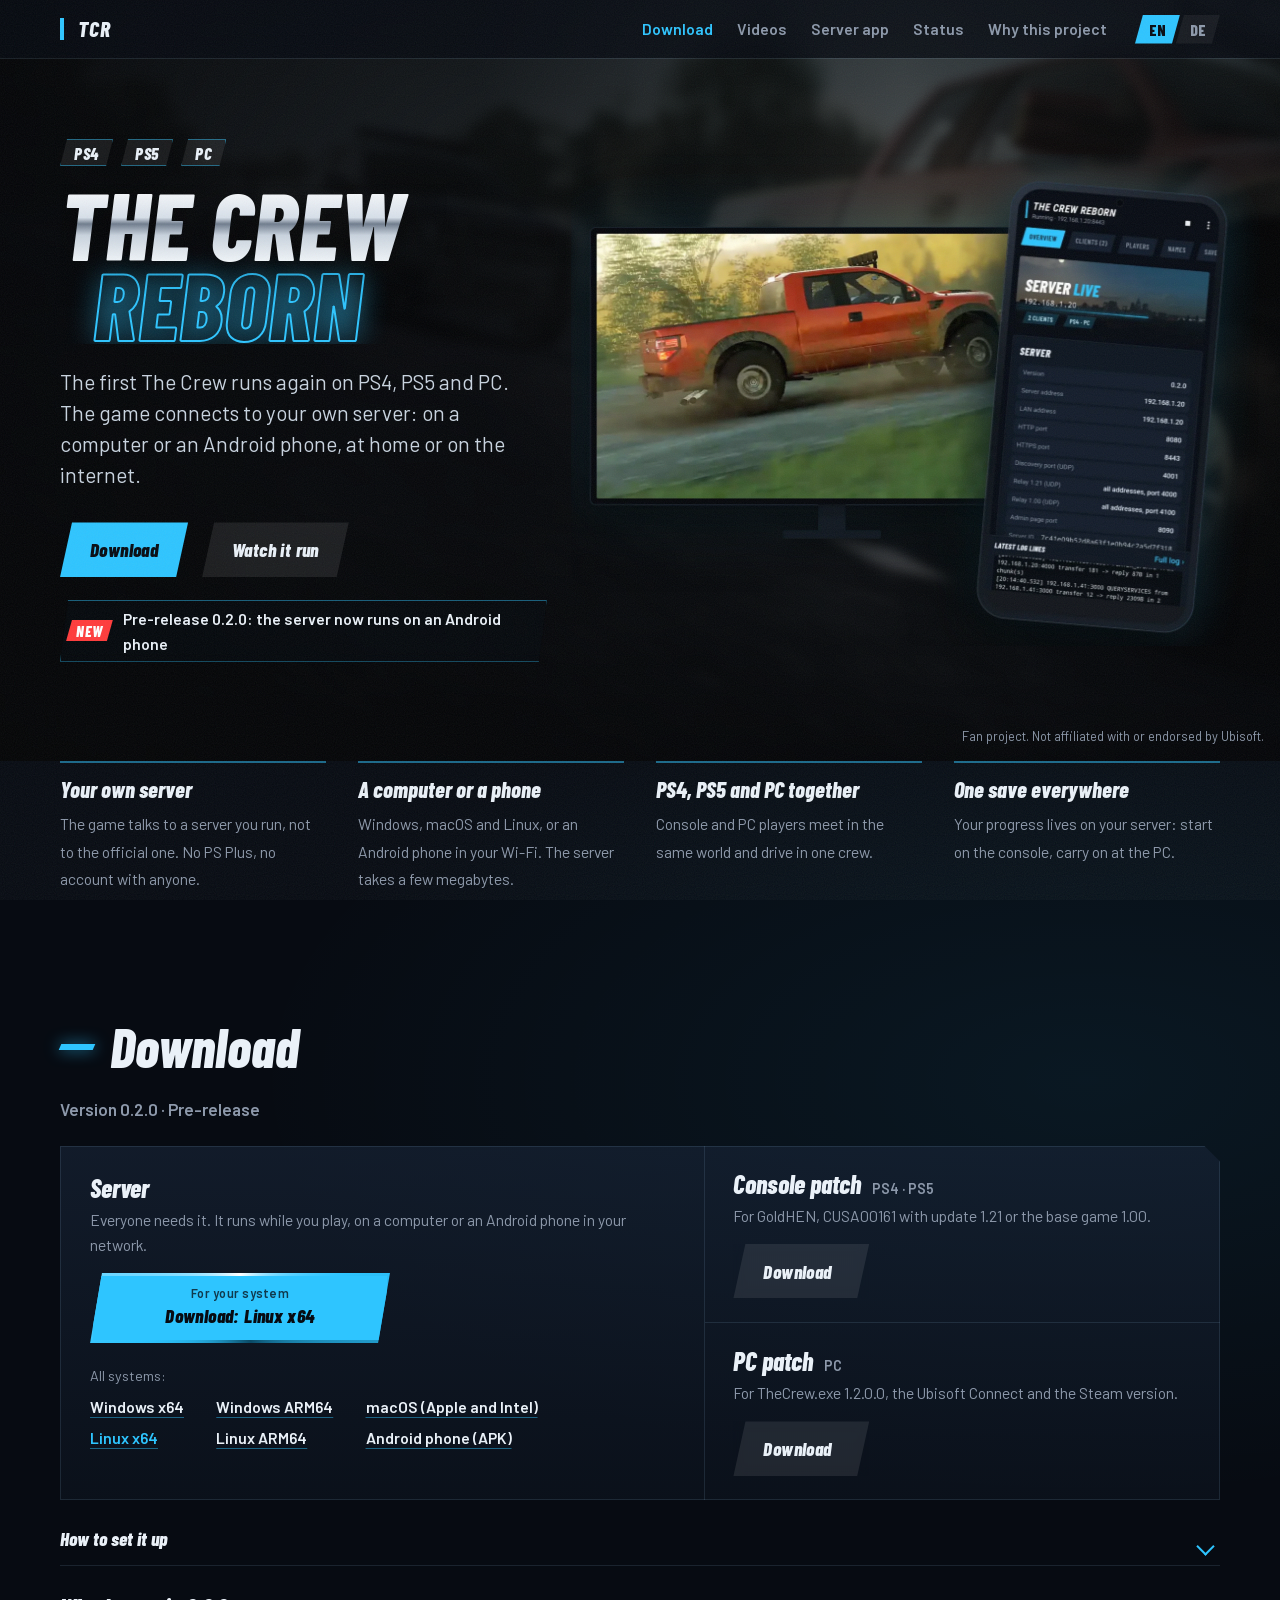
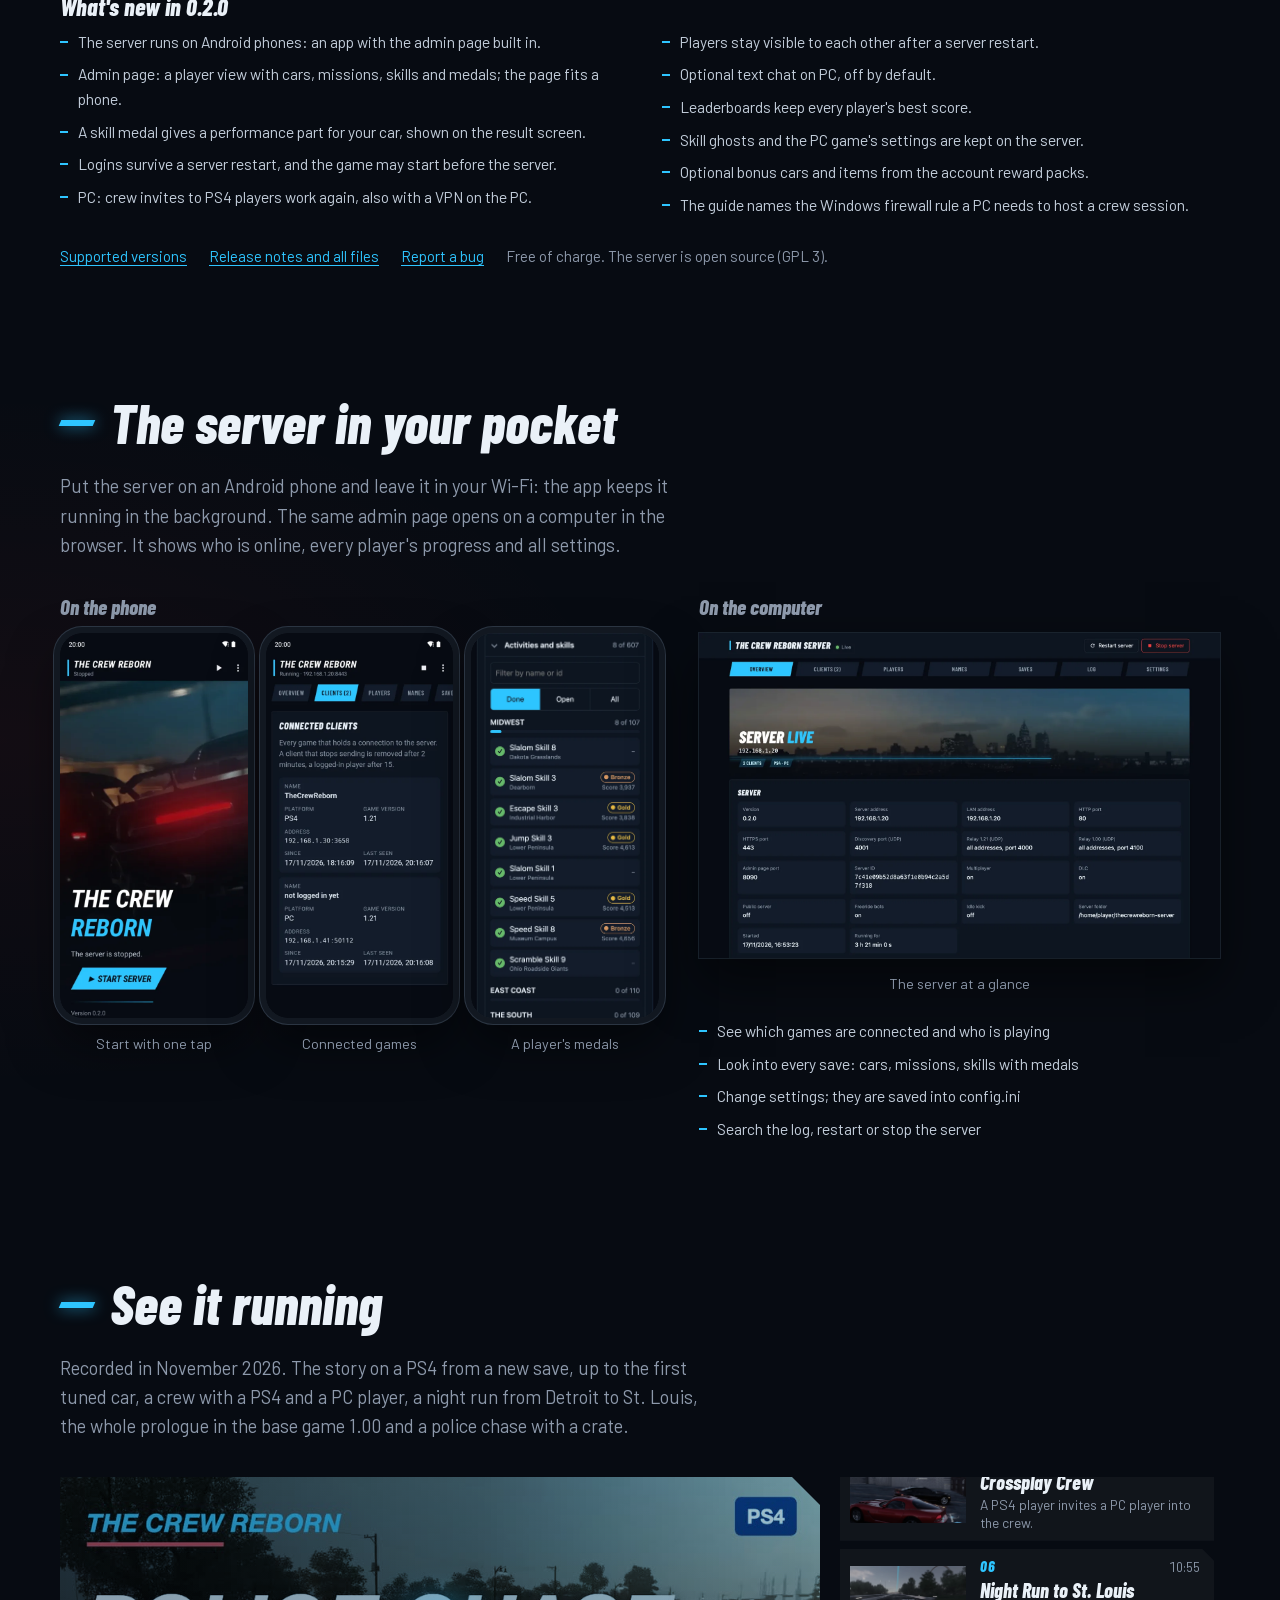
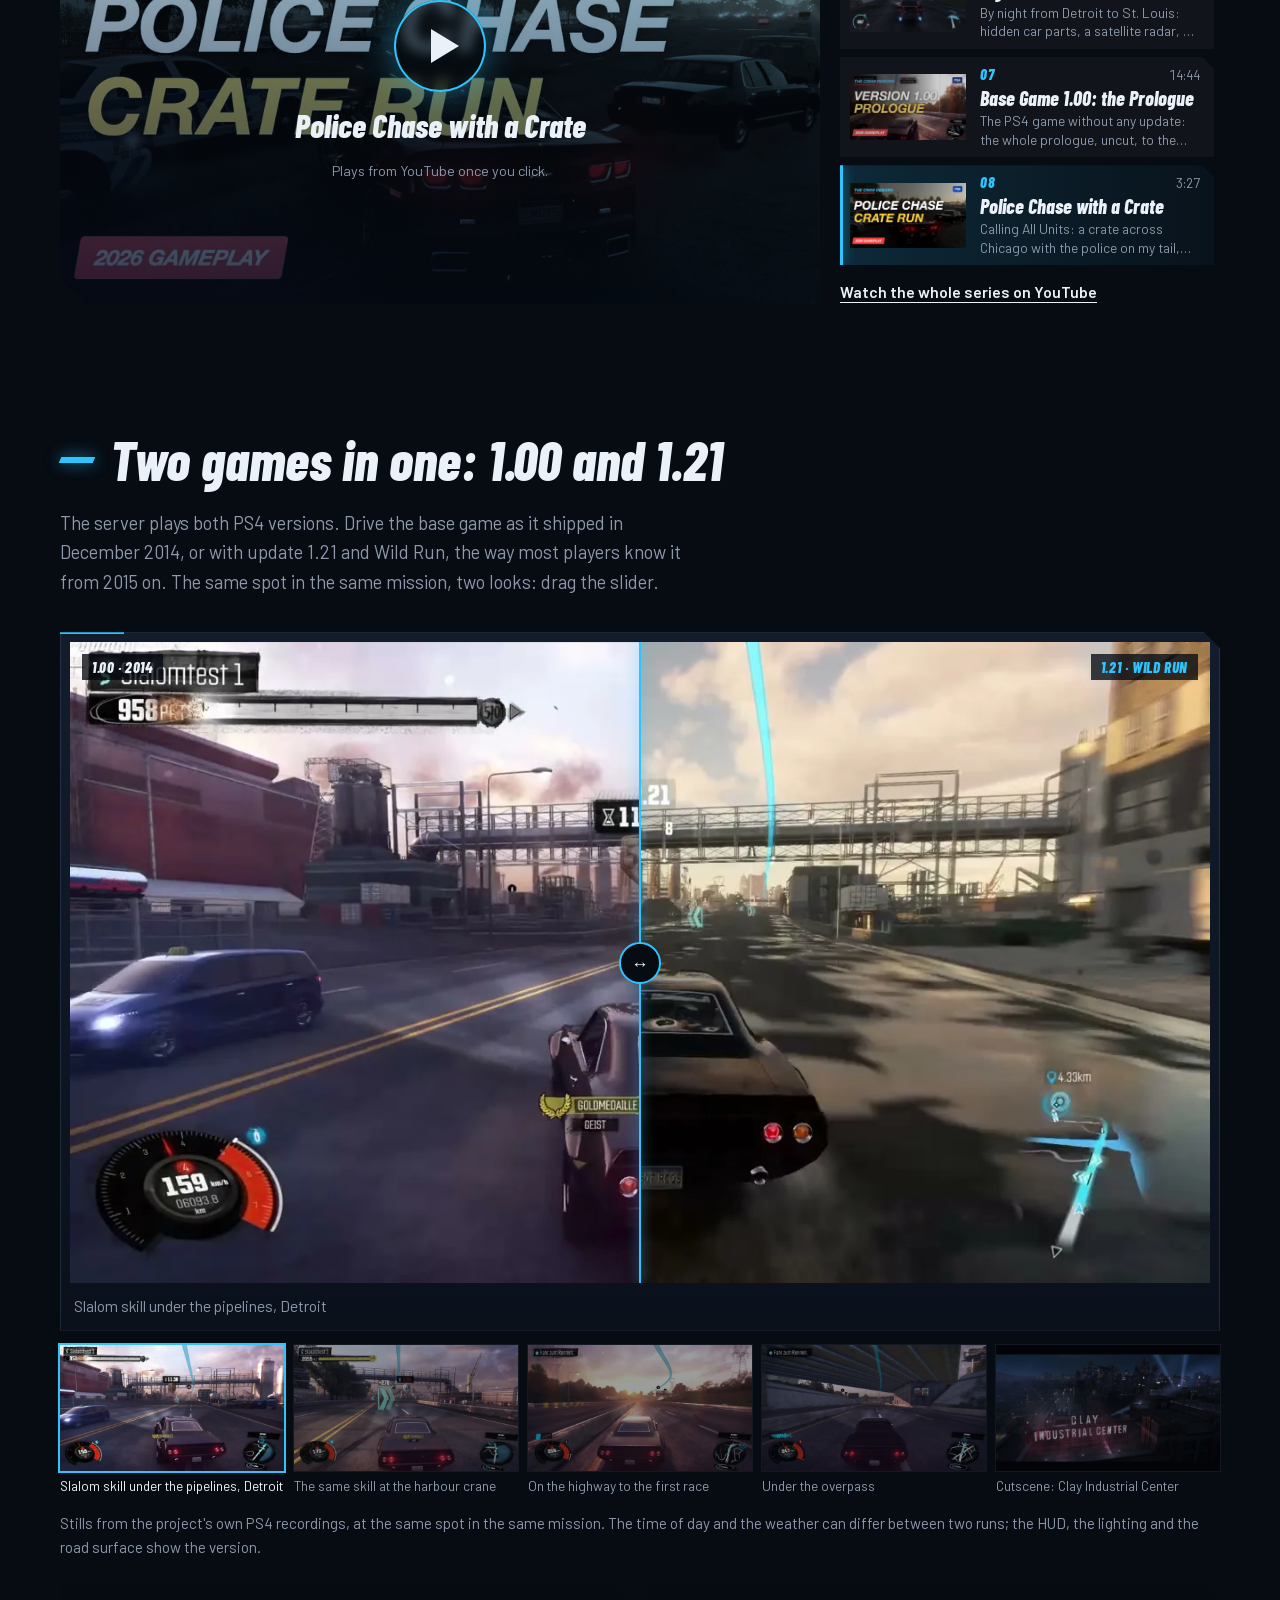
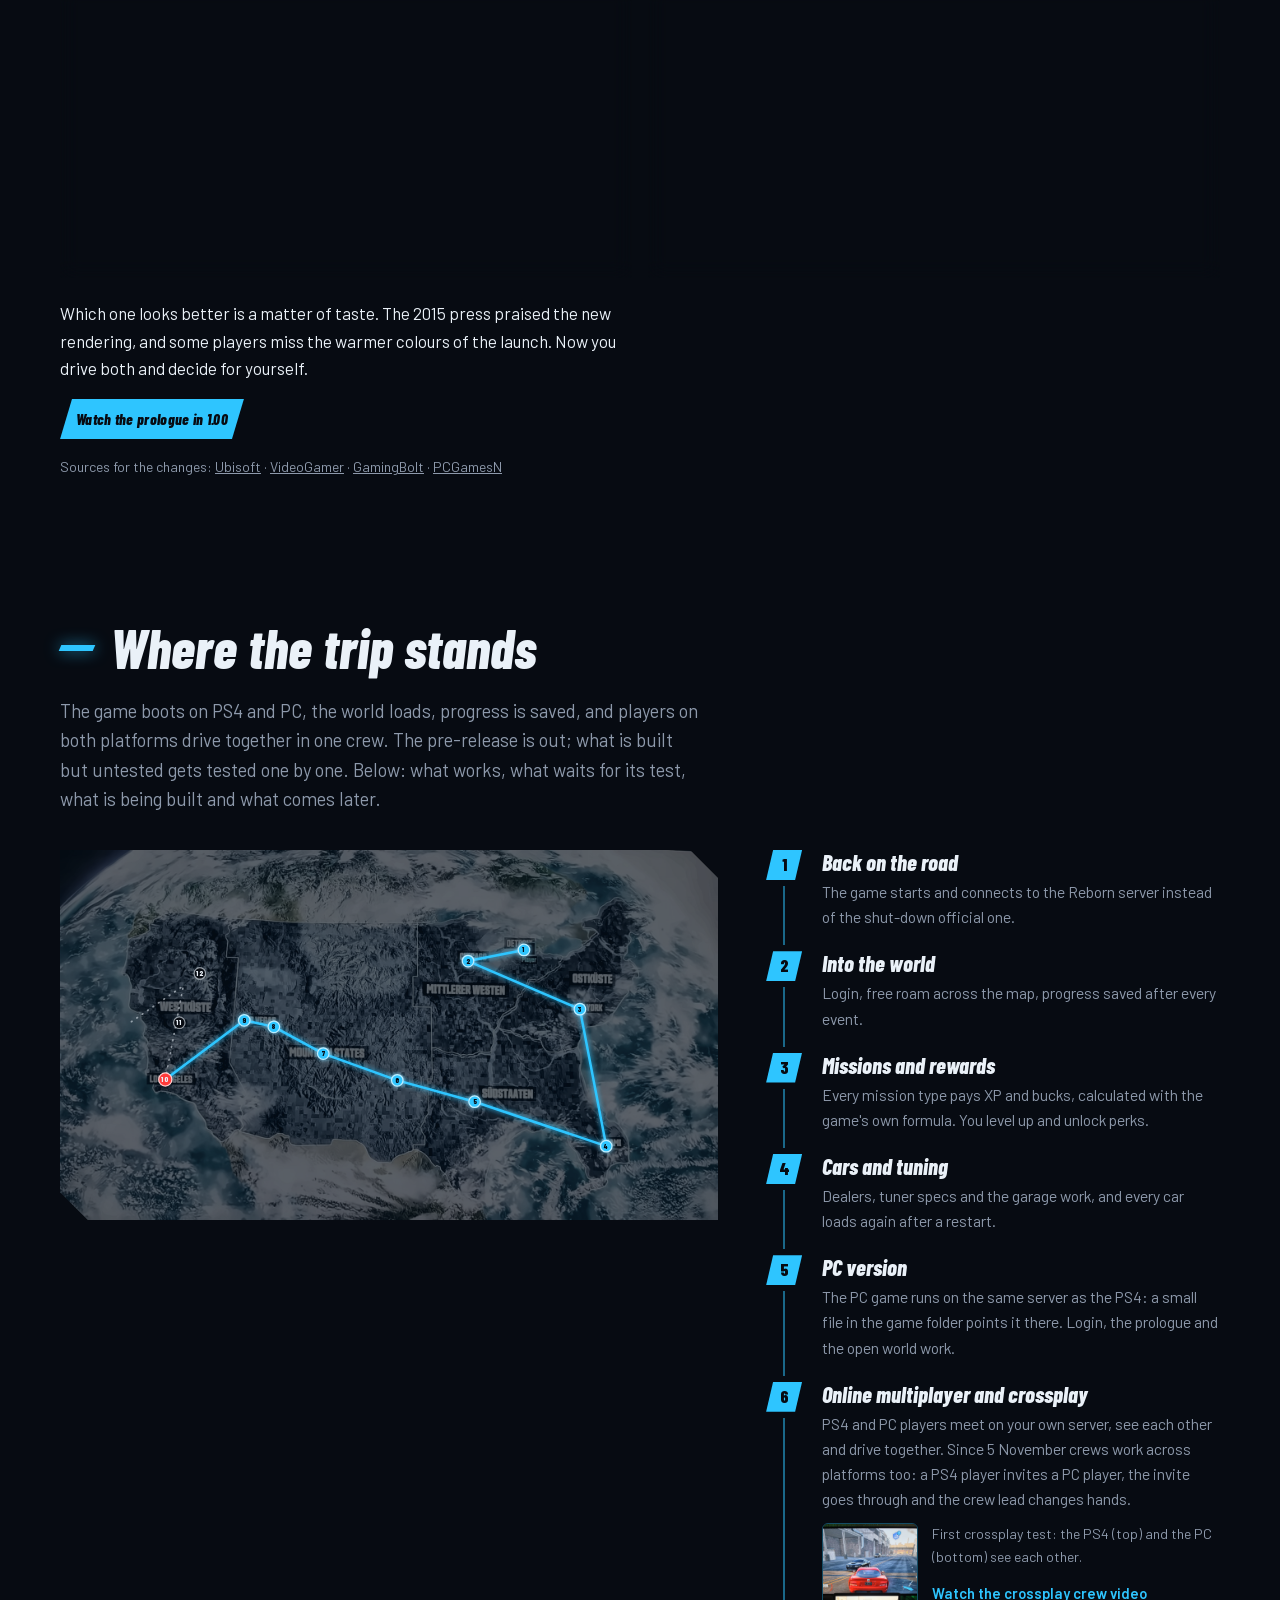
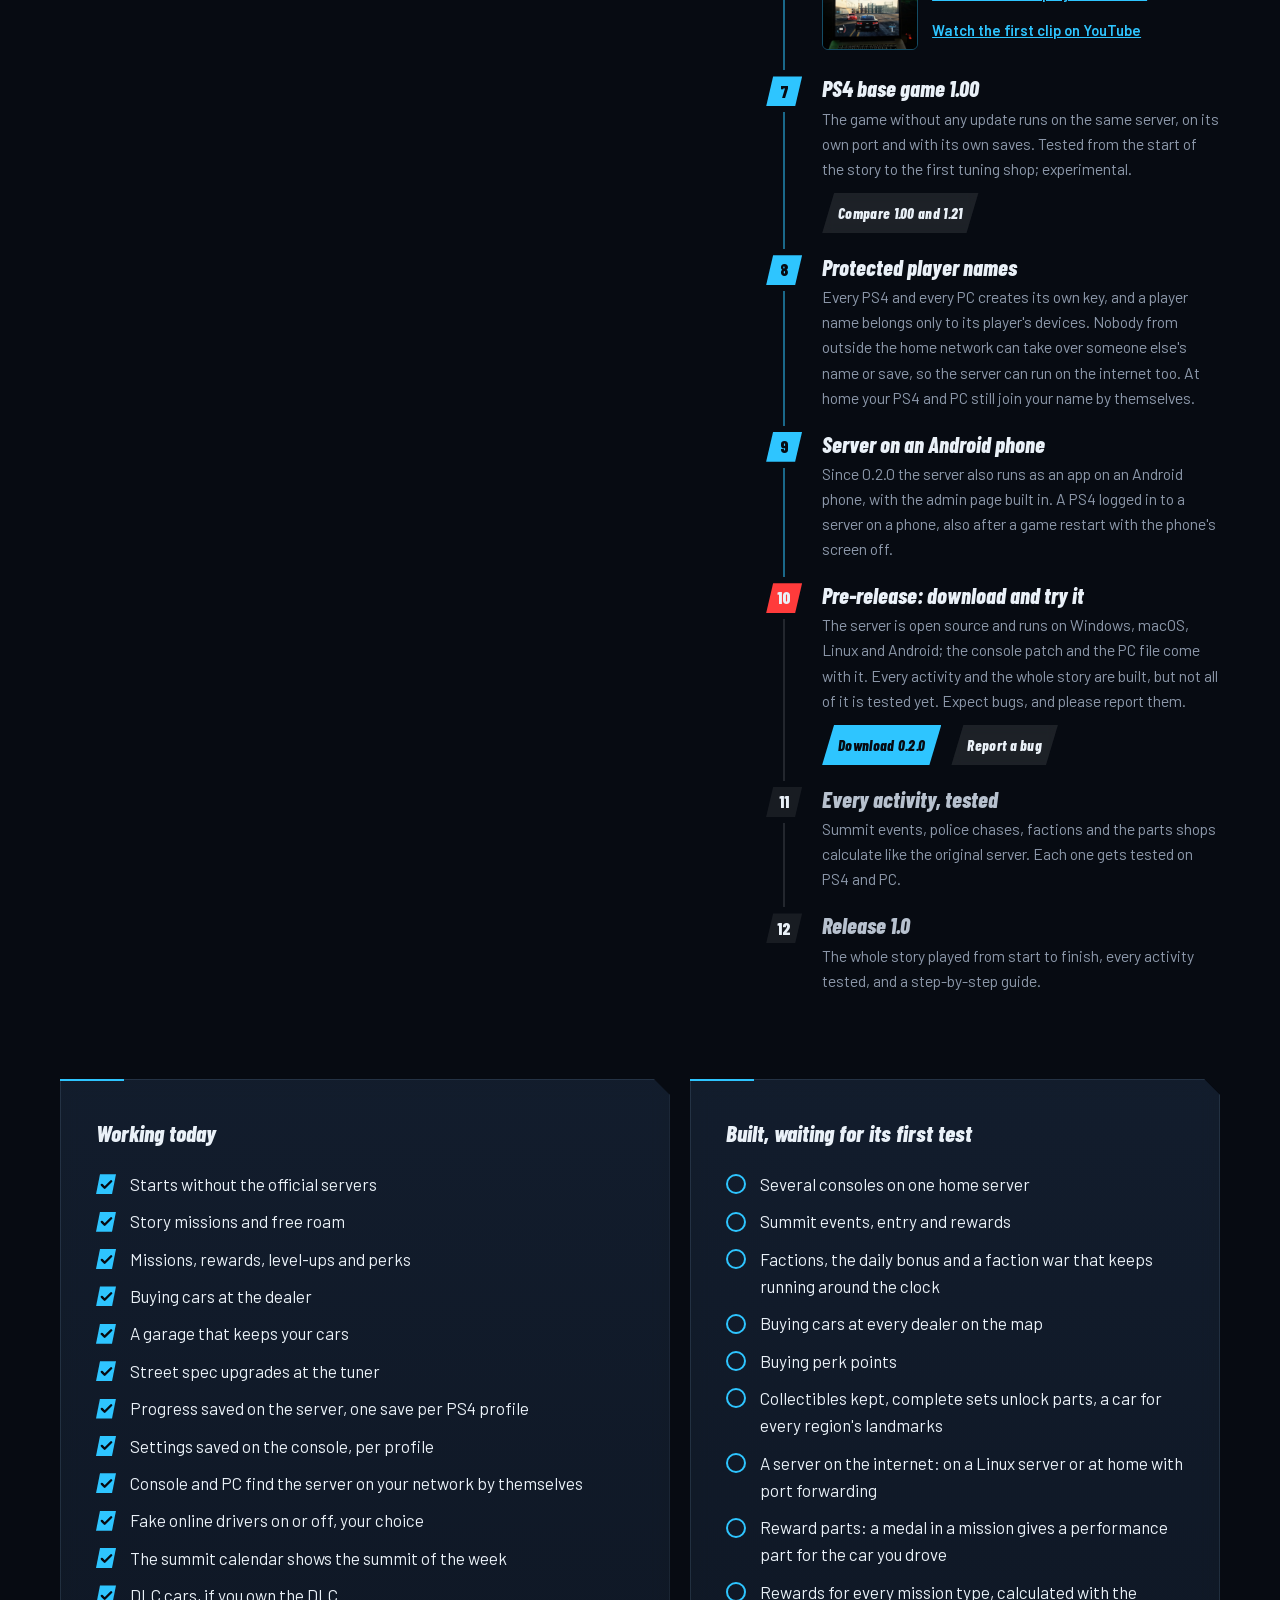
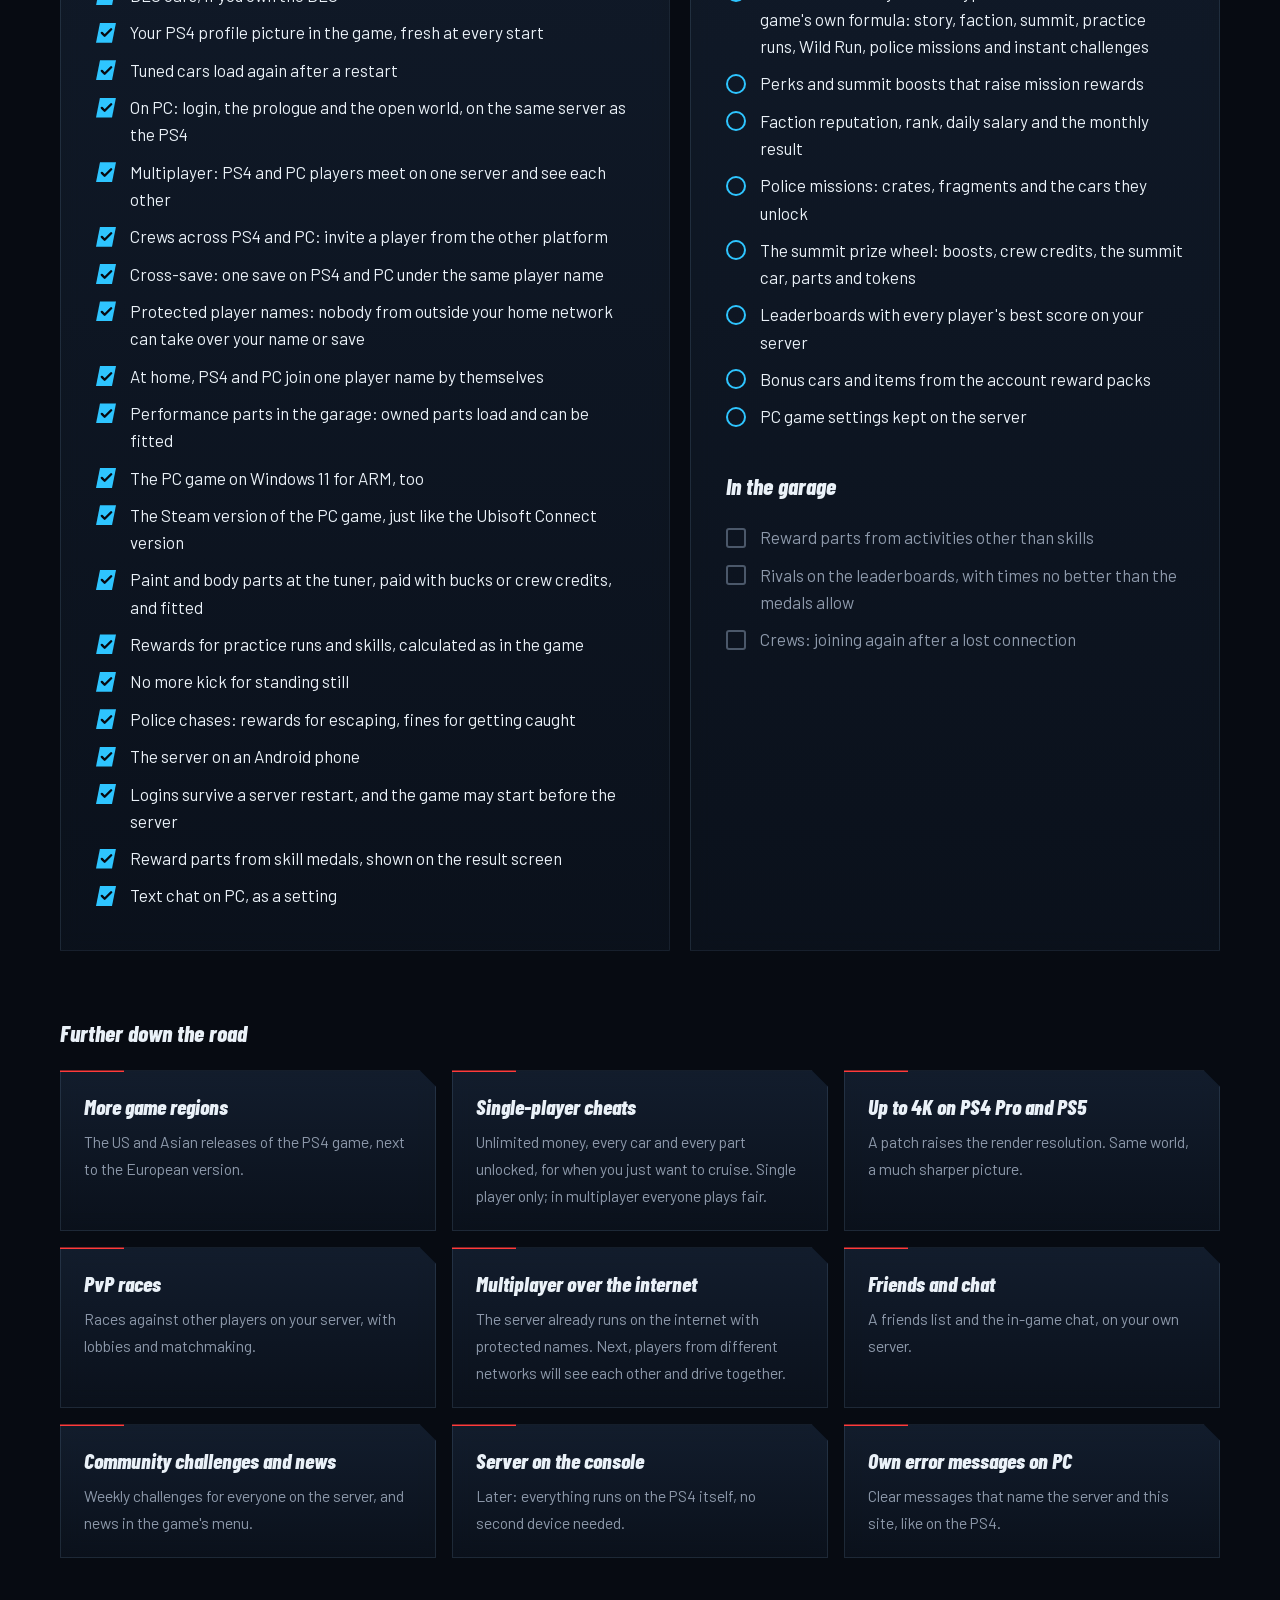
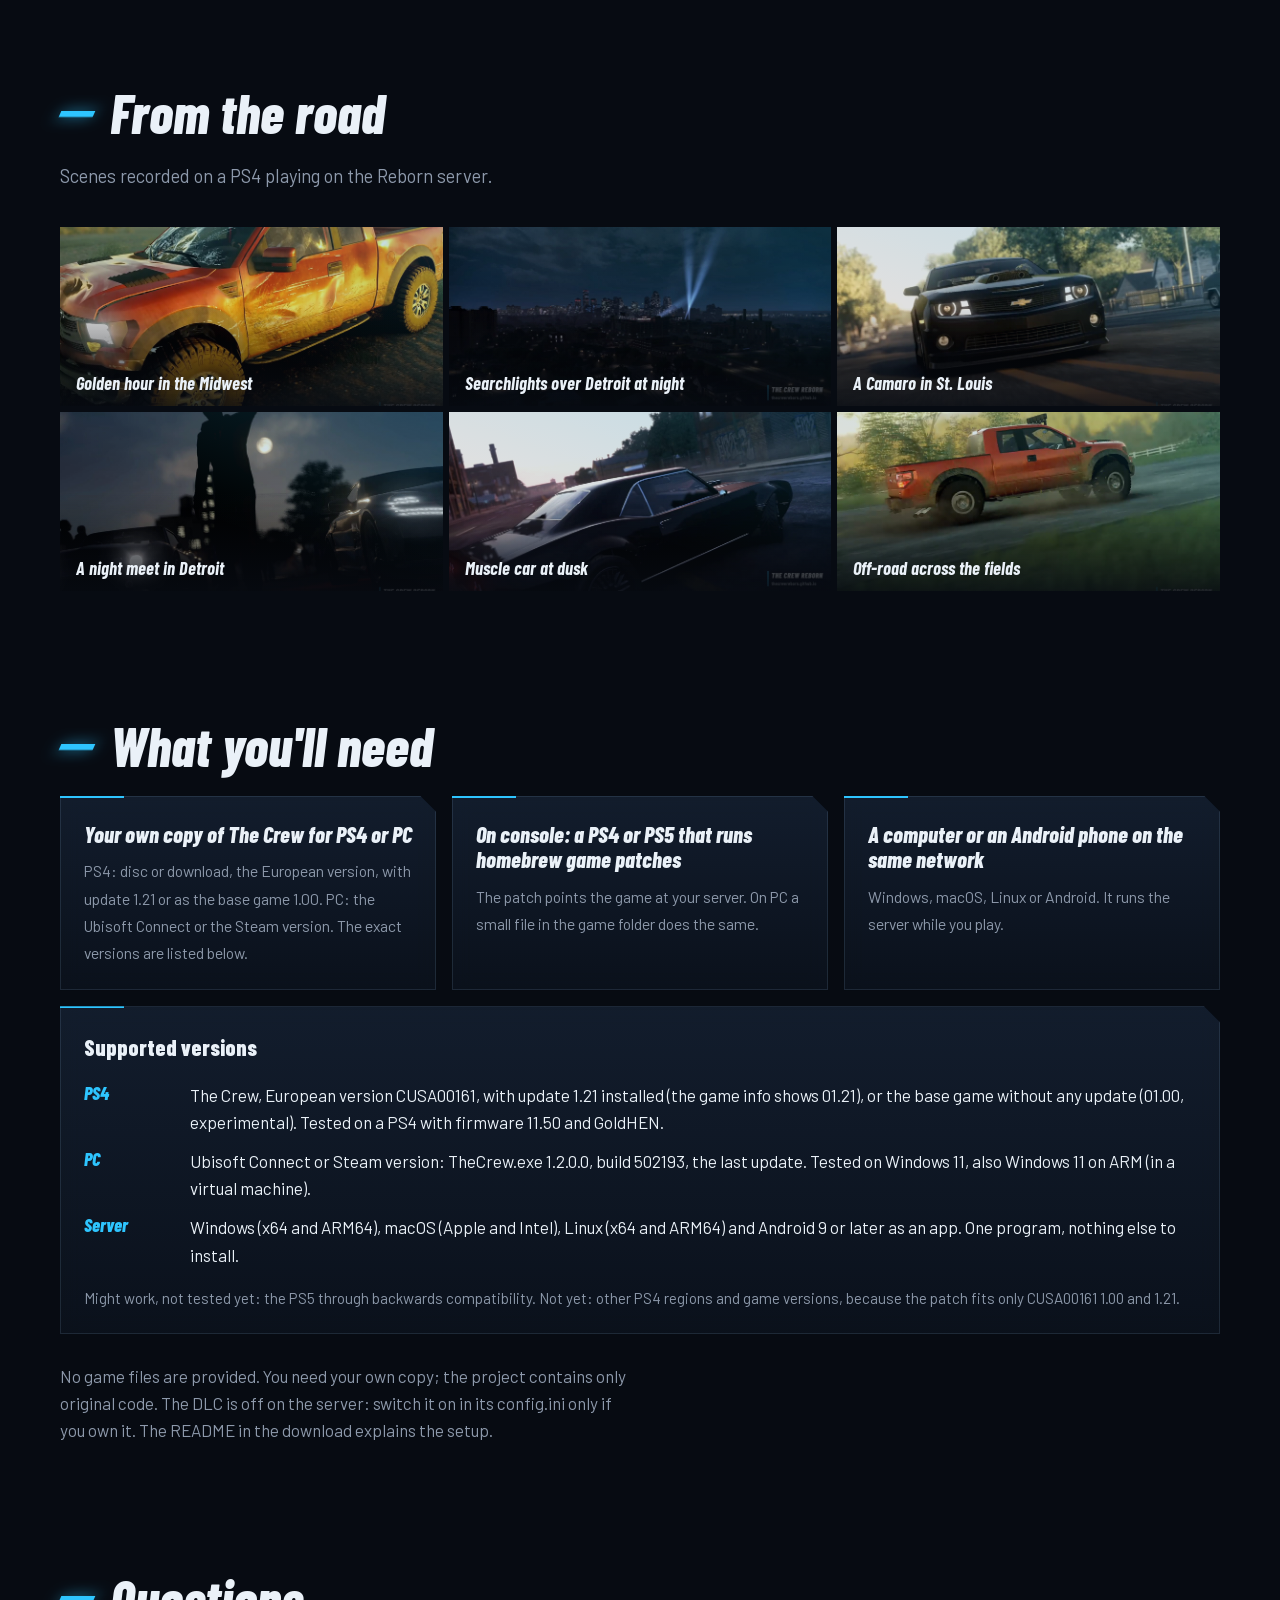
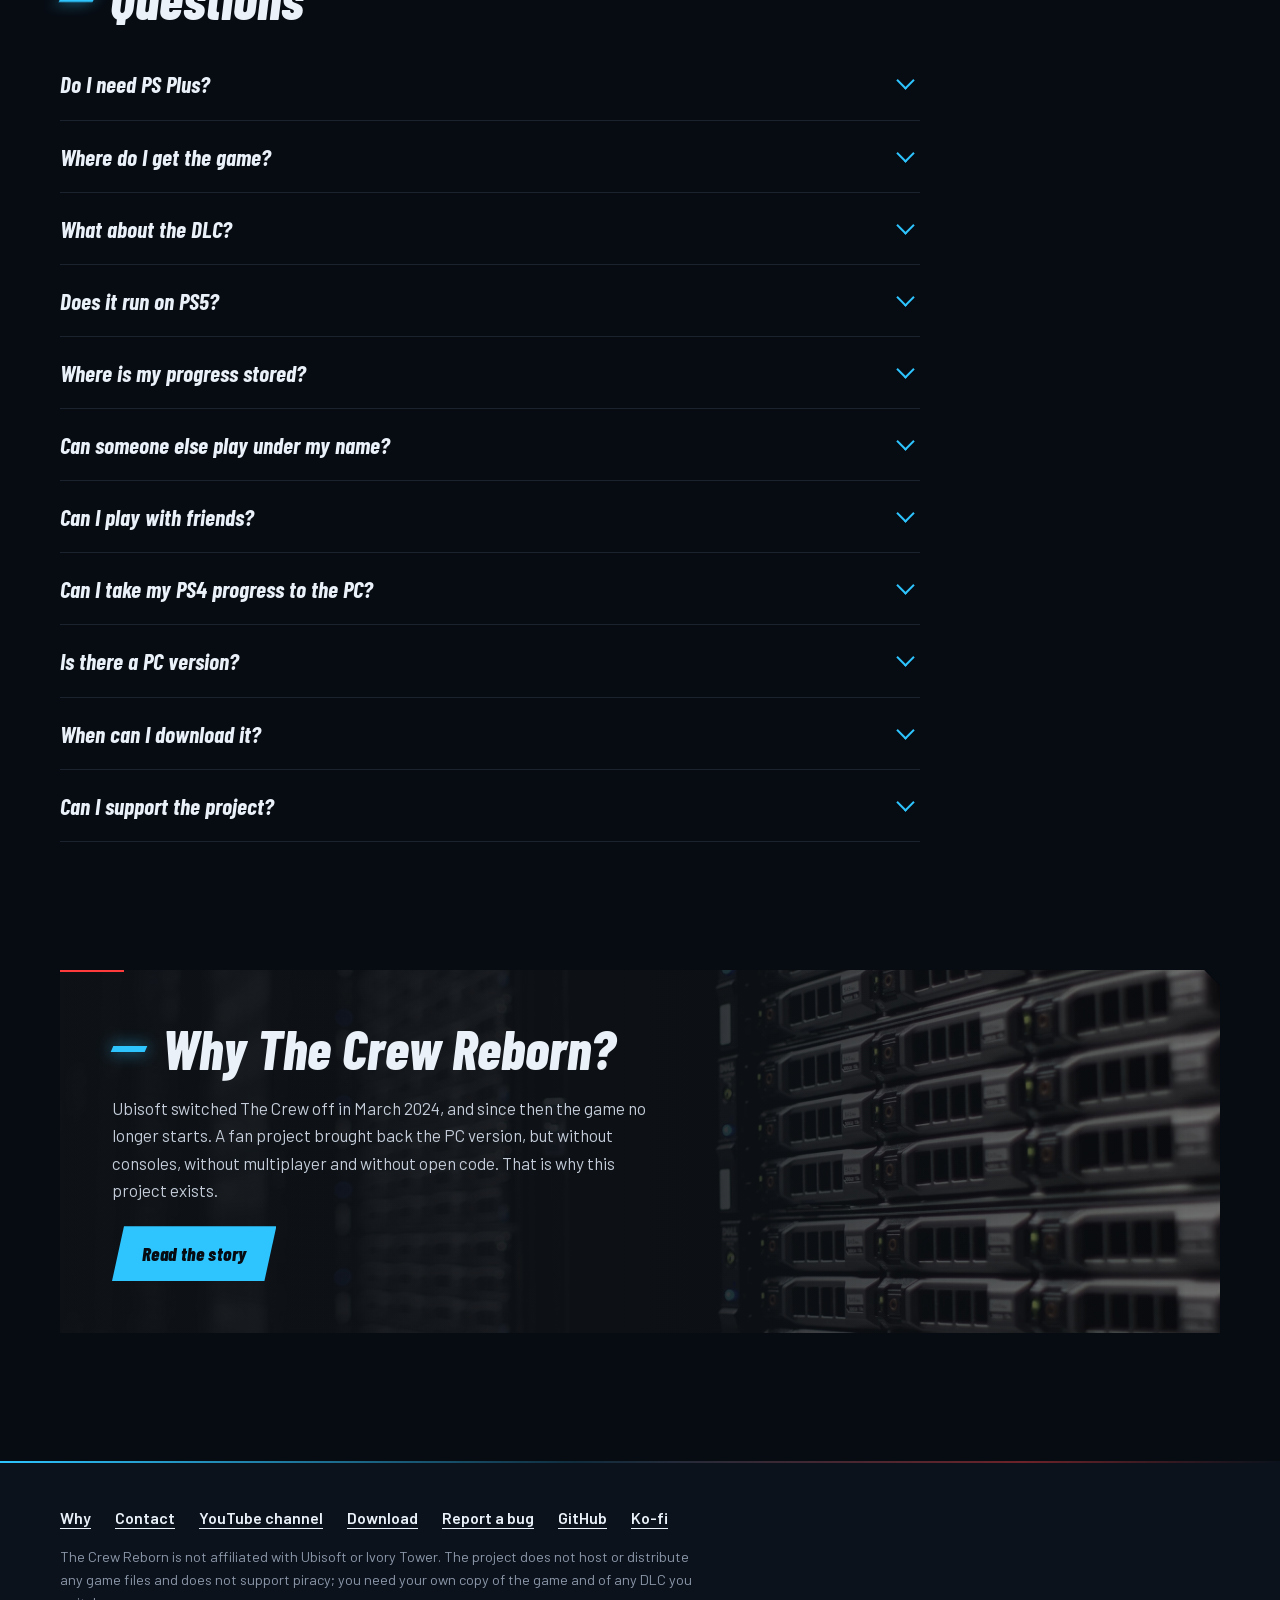
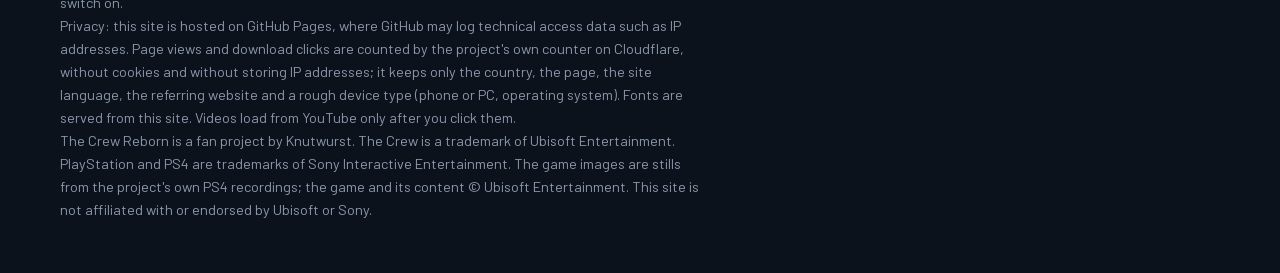
==== commit 25410acd: "Counter: own beacon on Cloudflare instead of GoatCounter Page views and download clicks go to the pr" ====
--- a/index.html
+++ b/index.html
@@ -77,24 +77,24 @@
           <a class="btn btn-primary dl-primary" id="dlPrimary" href="https://github.com/thecrewreborn/server/releases" hidden><small class="dl-you" data-i18n="dlYoursLabel">For your system</small><span id="dlPrimaryName">Download</span><small class="dl-size" id="dlPrimarySize"></small></a>
           <p class="dl-pick" data-i18n="dlPick">All systems:</p>
           <div class="dl-links">
-            <a class="dl-link" data-platform="windows-x64" data-goatcounter-click="download-server-windows-x64" data-goatcounter-title="Download Server windows-x64" href="https://github.com/thecrewreborn/server/releases"><span>Windows x64</span><small class="dl-size"></small></a>
-            <a class="dl-link" data-platform="windows-arm64" data-goatcounter-click="download-server-windows-arm64" data-goatcounter-title="Download Server windows-arm64" href="https://github.com/thecrewreborn/server/releases"><span>Windows ARM64</span><small class="dl-size"></small></a>
-            <a class="dl-link" data-platform="macos-universal" data-goatcounter-click="download-server-macos-universal" data-goatcounter-title="Download Server macos-universal" href="https://github.com/thecrewreborn/server/releases"><span data-i18n="dlMac">macOS (Apple and Intel)</span><small class="dl-size"></small></a>
-            <a class="dl-link" data-platform="linux-x64" data-goatcounter-click="download-server-linux-x64" data-goatcounter-title="Download Server linux-x64" href="https://github.com/thecrewreborn/server/releases"><span>Linux x64</span><small class="dl-size"></small></a>
-            <a class="dl-link" data-platform="linux-arm64" data-goatcounter-click="download-server-linux-arm64" data-goatcounter-title="Download Server linux-arm64" href="https://github.com/thecrewreborn/server/releases"><span>Linux ARM64</span><small class="dl-size"></small></a>
-            <a class="dl-link" data-platform="android" data-goatcounter-click="download-server-android" data-goatcounter-title="Download Server android" href="https://github.com/thecrewreborn/server/releases"><span data-i18n="dlApk">Android phone (APK)</span><small class="dl-size"></small></a>
+            <a class="dl-link" data-platform="windows-x64" data-click="download-server-windows-x64" href="https://github.com/thecrewreborn/server/releases"><span>Windows x64</span><small class="dl-size"></small></a>
+            <a class="dl-link" data-platform="windows-arm64" data-click="download-server-windows-arm64" href="https://github.com/thecrewreborn/server/releases"><span>Windows ARM64</span><small class="dl-size"></small></a>
+            <a class="dl-link" data-platform="macos-universal" data-click="download-server-macos-universal" href="https://github.com/thecrewreborn/server/releases"><span data-i18n="dlMac">macOS (Apple and Intel)</span><small class="dl-size"></small></a>
+            <a class="dl-link" data-platform="linux-x64" data-click="download-server-linux-x64" href="https://github.com/thecrewreborn/server/releases"><span>Linux x64</span><small class="dl-size"></small></a>
+            <a class="dl-link" data-platform="linux-arm64" data-click="download-server-linux-arm64" href="https://github.com/thecrewreborn/server/releases"><span>Linux ARM64</span><small class="dl-size"></small></a>
+            <a class="dl-link" data-platform="android" data-click="download-server-android" href="https://github.com/thecrewreborn/server/releases"><span data-i18n="dlApk">Android phone (APK)</span><small class="dl-size"></small></a>
           </div>
         </div>
         <div class="dl-clients">
           <div class="dl-client">
             <h3><span data-i18n="dlPs4">Console patch</span> <small>PS4 · PS5</small></h3>
             <p class="dl-what" data-i18n="dlPs4Text">For GoldHEN, CUSA00161 with update 1.21 or the base game 1.00.</p>
-            <a class="btn btn-ghost dl-btn" data-asset="PS4" data-goatcounter-click="download-ps4" data-goatcounter-title="Download PS4" href="https://github.com/thecrewreborn/server/releases/download/v0.2.0/TheCrewReborn-PS4-0.2.0.zip"><span data-i18n="dlGet2">Download</span><small class="dl-size"></small></a>
+            <a class="btn btn-ghost dl-btn" data-asset="PS4" data-click="download-ps4" href="https://github.com/thecrewreborn/server/releases/download/v0.2.0/TheCrewReborn-PS4-0.2.0.zip"><span data-i18n="dlGet2">Download</span><small class="dl-size"></small></a>
           </div>
           <div class="dl-client">
             <h3><span data-i18n="dlPc">PC patch</span> <small>PC</small></h3>
             <p class="dl-what" data-i18n="dlPcText">For TheCrew.exe 1.2.0.0, the Ubisoft Connect and the Steam version.</p>
-            <a class="btn btn-ghost dl-btn" data-asset="PC" data-goatcounter-click="download-pc" data-goatcounter-title="Download PC" href="https://github.com/thecrewreborn/server/releases/download/v0.2.0/TheCrewReborn-PC-0.2.0.zip"><span data-i18n="dlGet3">Download</span><small class="dl-size"></small></a>
+            <a class="btn btn-ghost dl-btn" data-asset="PC" data-click="download-pc" href="https://github.com/thecrewreborn/server/releases/download/v0.2.0/TheCrewReborn-PC-0.2.0.zip"><span data-i18n="dlGet3">Download</span><small class="dl-size"></small></a>
           </div>
         </div>
       </div>
@@ -467,7 +467,7 @@
       <a href="https://ko-fi.com/knutwurst">Ko-fi</a>
     </p>
     <p data-i18n="disclaimer">The Crew Reborn is not affiliated with Ubisoft or Ivory Tower. The project does not host or distribute any game files and does not support piracy; you need your own copy of the game and of any DLC you switch on.</p>
-    <p data-i18n="privacy">Privacy: this site is hosted on GitHub Pages, where GitHub may log technical access data such as IP addresses. Visits are counted with GoatCounter, without cookies and without storing IP addresses. Fonts are served from this site. Videos load from YouTube only after you click them.</p>
+    <p data-i18n="privacy">Privacy: this site is hosted on GitHub Pages, where GitHub may log technical access data such as IP addresses. Page views and download clicks are counted by the project's own counter on Cloudflare, without cookies and without storing IP addresses; it keeps only the country, the page, the site language, the referring website and a rough device type (phone or PC, operating system). Fonts are served from this site. Videos load from YouTube only after you click them.</p>
     <p data-i18n="legal">The Crew Reborn is a fan project by Knutwurst. The Crew is a trademark of Ubisoft Entertainment. PlayStation and PS4 are trademarks of Sony Interactive Entertainment. The game images are stills from the project's own PS4 recordings; the game and its content &copy; Ubisoft Entertainment. This site is not affiliated with or endorsed by Ubisoft or Sony.</p>
   </div>
 </footer>
@@ -481,8 +481,49 @@
   <span class="lb-count" id="lbCount"></span>
 </div>
 
-<script data-goatcounter="https://knutwurst.goatcounter.com/count" async src="//gc.zgo.at/count.js"></script>
+<script>
+/* Counts page views and download clicks (data-click) with the project's own counter: no cookies, no ids, no IP
+   stored. Opening the page with #toggle-stats switches counting off or on for this browser. */
+(function () {
+  var ENDPOINT = "https://crewreborn-stats.knutwurst.workers.dev/hit";
+  var skip = false;
+  try {
+    if (location.hash === "#toggle-stats") {
+      var off = localStorage.getItem("skipstats") === "t" || localStorage.getItem("skipgc") === "t";
+      if (off) { localStorage.removeItem("skipstats"); localStorage.removeItem("skipgc"); } else { localStorage.setItem("skipstats", "t"); }
+      alert(off ? "Statistics: this browser is counted again." : "Statistics: this browser is no longer counted.");
+    }
+    skip = localStorage.getItem("skipstats") === "t" || localStorage.getItem("skipgc") === "t";
+  } catch (e) { /* storage blocked: count */ }
+  if (skip || location.hostname !== "thecrewreborn.github.io") return;
+  function send(type, event) {
+    var hit = { type: type, page: location.pathname, lang: document.documentElement.lang || undefined, event: event || undefined };
+    if (type === "view" && document.referrer) {
+      var a = document.createElement("a");
+      a.href = document.referrer;
+      if (a.hostname && a.hostname !== location.hostname) hit.referrer = a.hostname;
+    }
+    var body = JSON.stringify(hit);
+    try {
+      if (navigator.sendBeacon && navigator.sendBeacon(ENDPOINT, body)) return;
+      var x = new XMLHttpRequest();
+      x.open("POST", ENDPOINT, true);
+      x.send(body);
+    } catch (e) { /* counting never breaks the page */ }
+  }
+  function onClick(e) {
+    if (e.type === "auxclick" && e.button !== 1) return;
+    for (var el = e.target; el && el.getAttribute; el = el.parentNode) {
+      var name = el.getAttribute("data-click");
+      if (name) { send("click", name); return; }
+    }
+  }
+  document.addEventListener("click", onClick, true);
+  document.addEventListener("auxclick", onClick, true);
+  if (document.readyState === "complete") send("view"); else window.addEventListener("load", function () { send("view"); });
+})();
+</script>
 <script src="assets/content.js?v=29"></script>
-<script src="assets/site.js?v=64"></script>
+<script src="assets/site.js?v=65"></script>
 </body>
 </html>
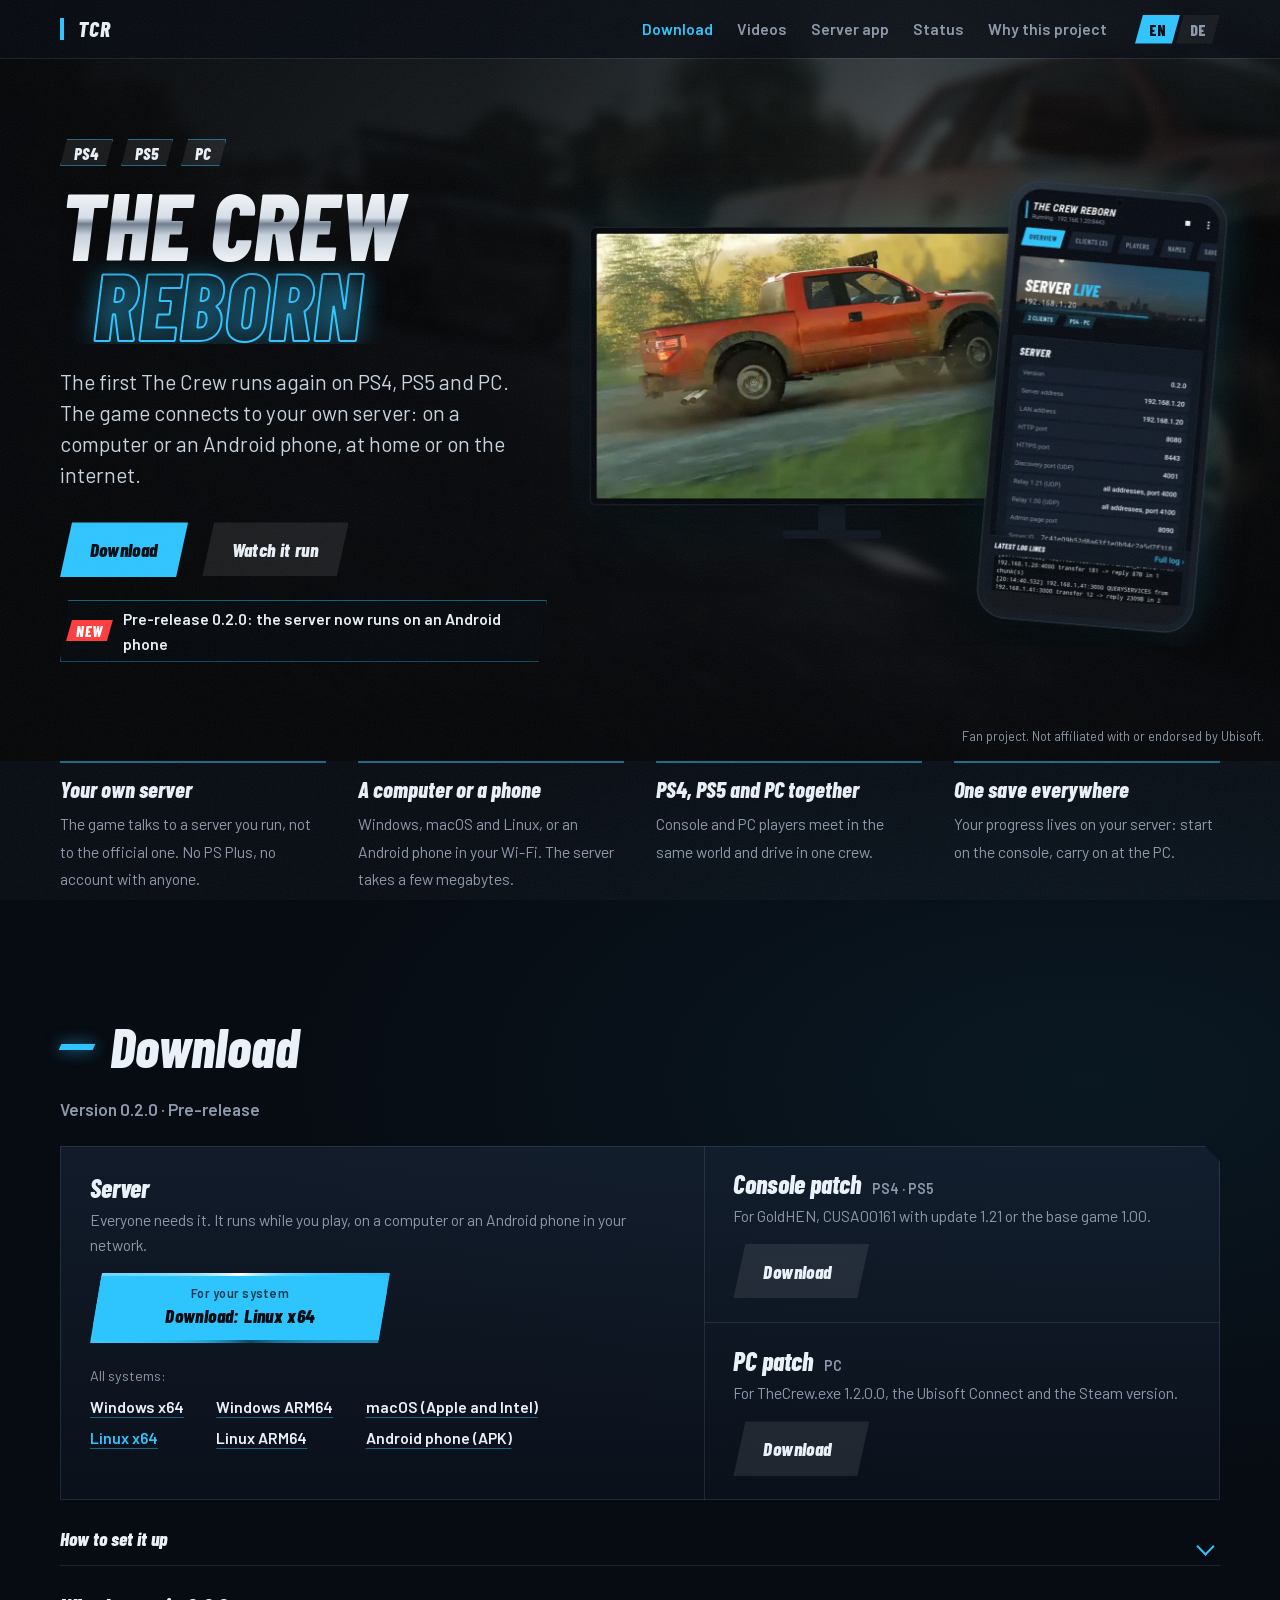
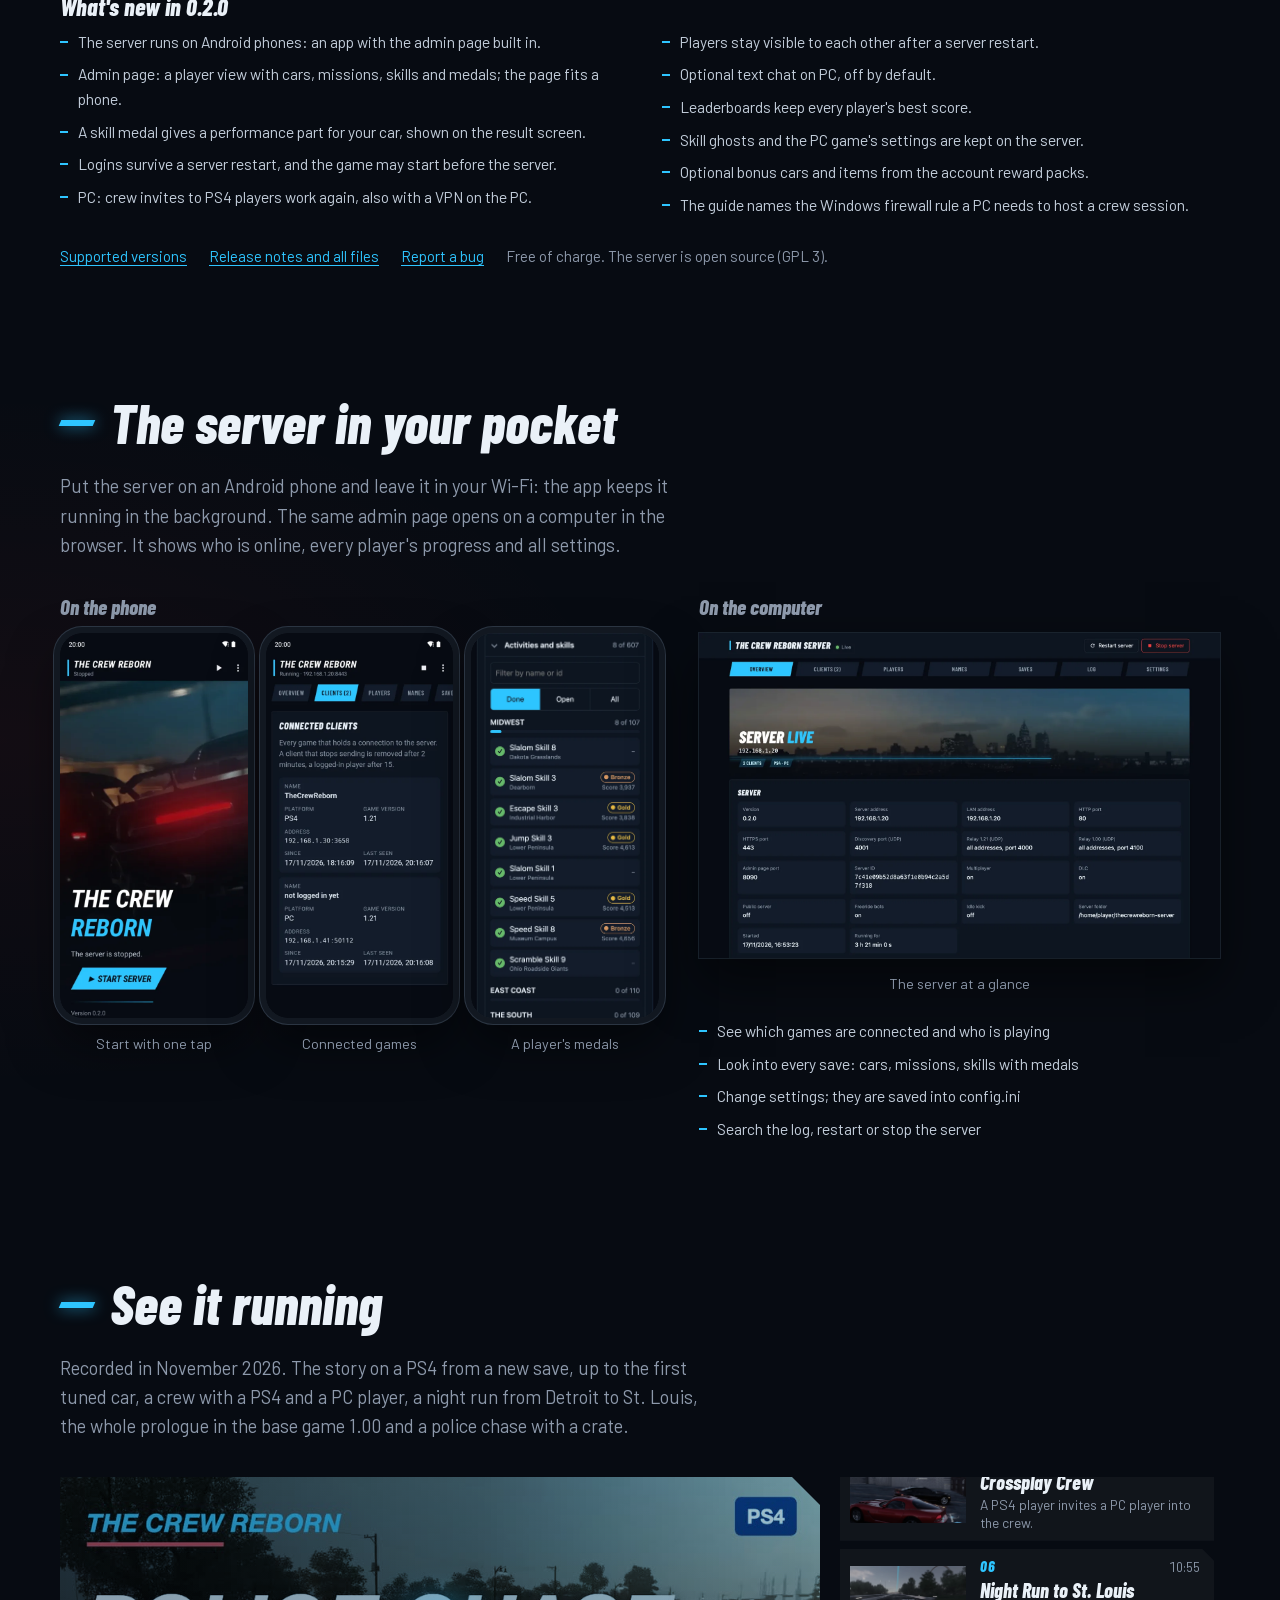
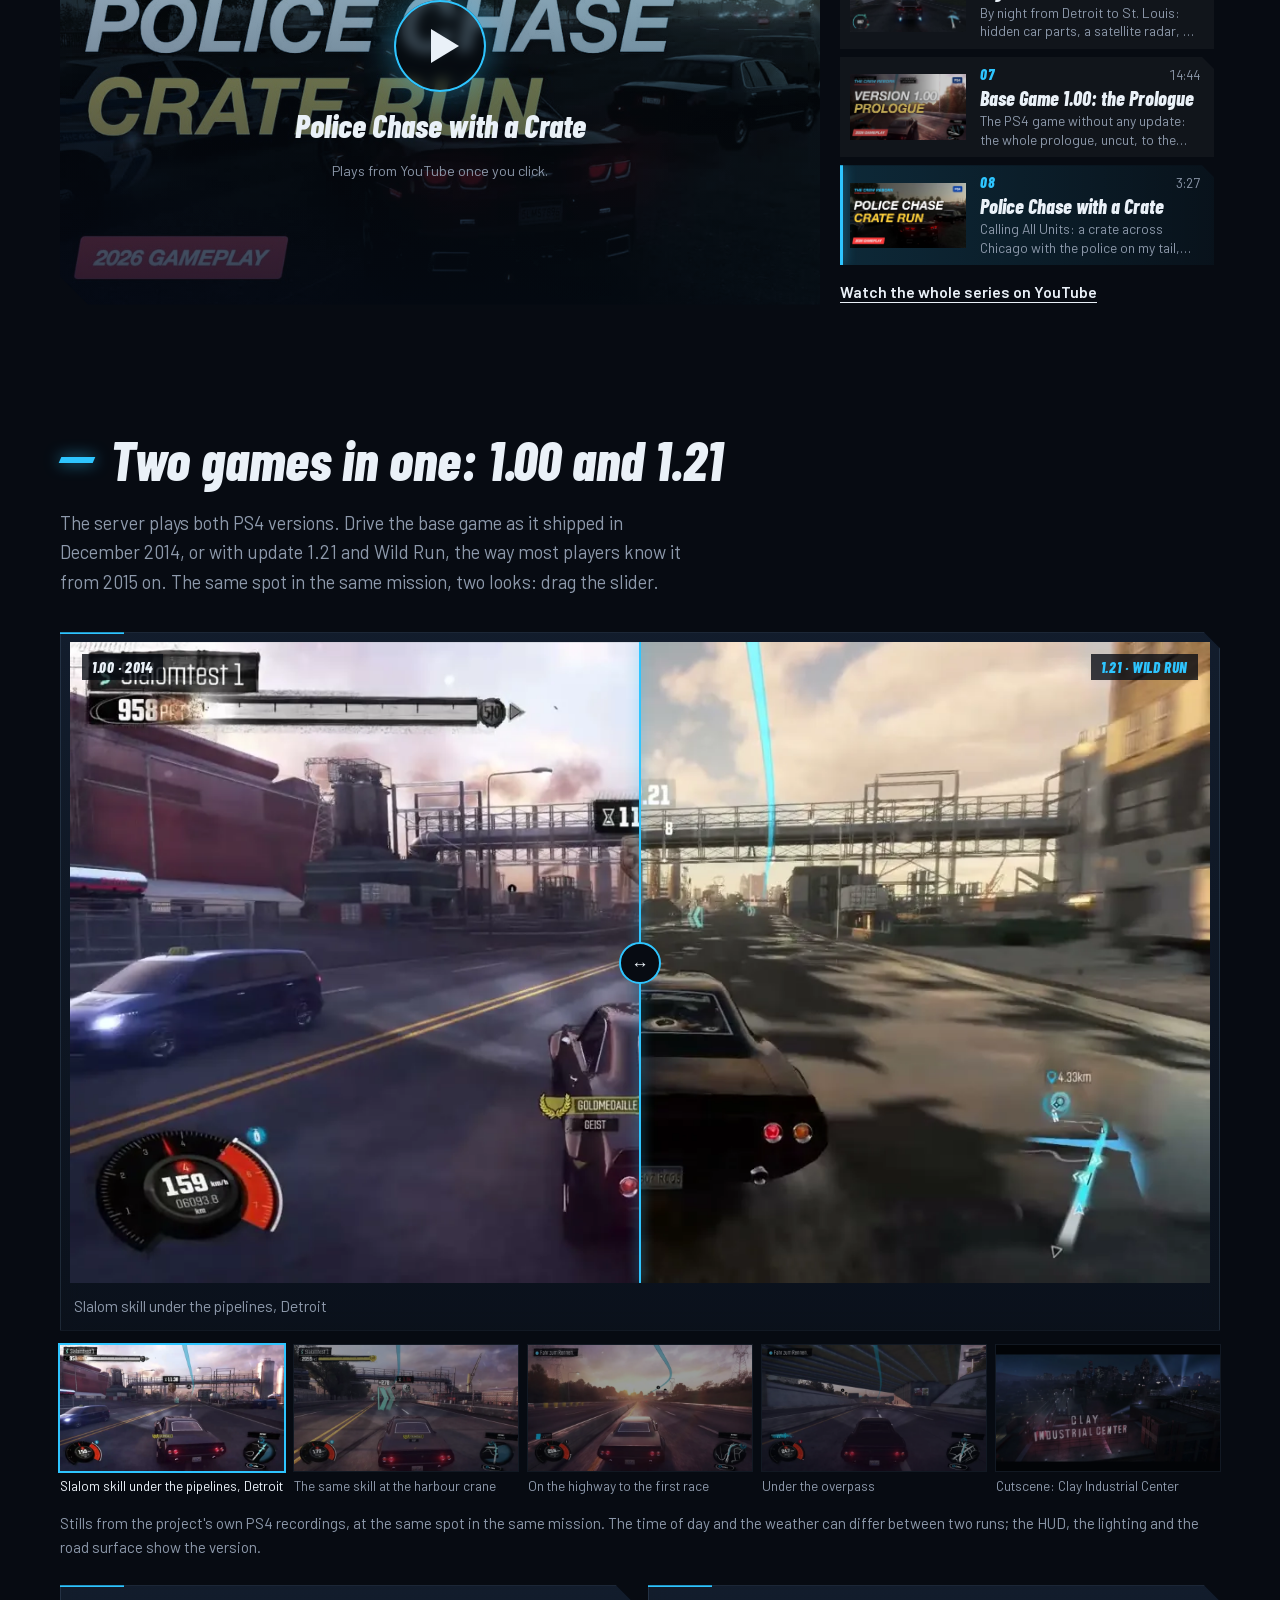
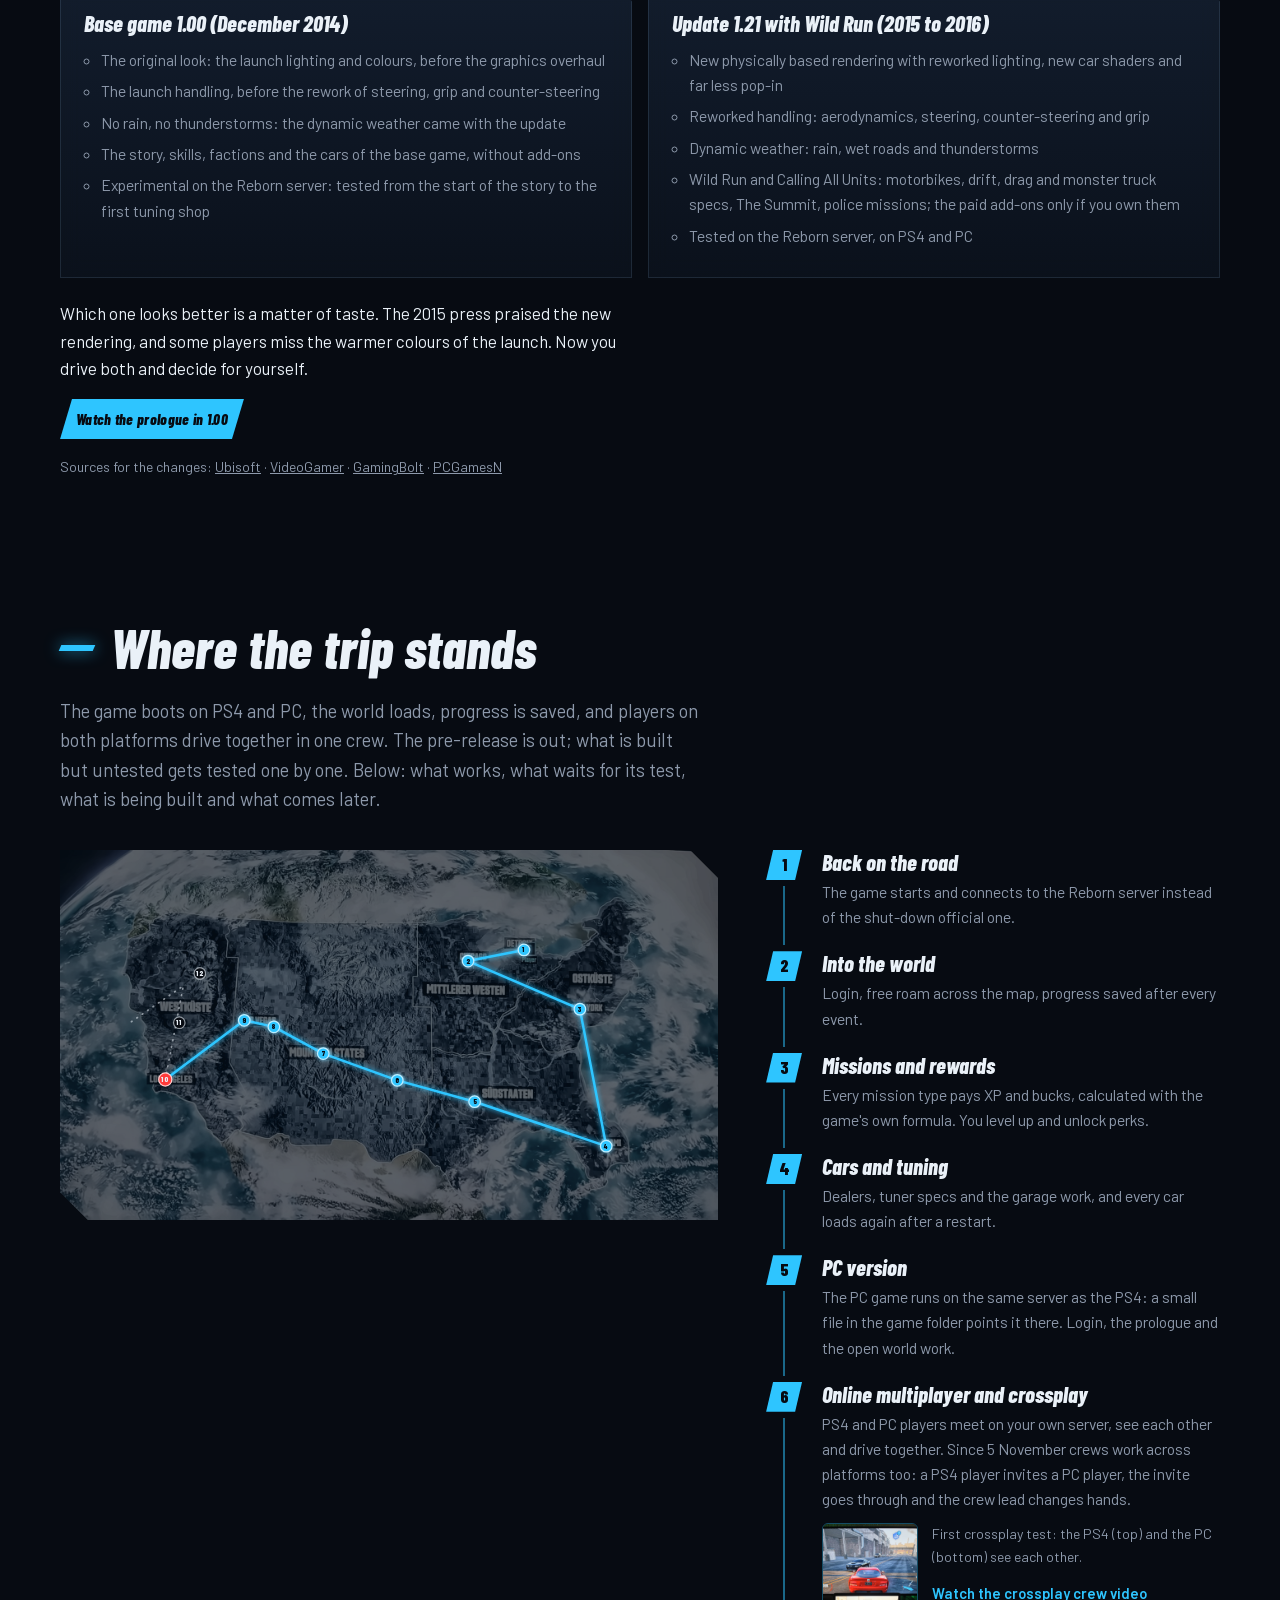
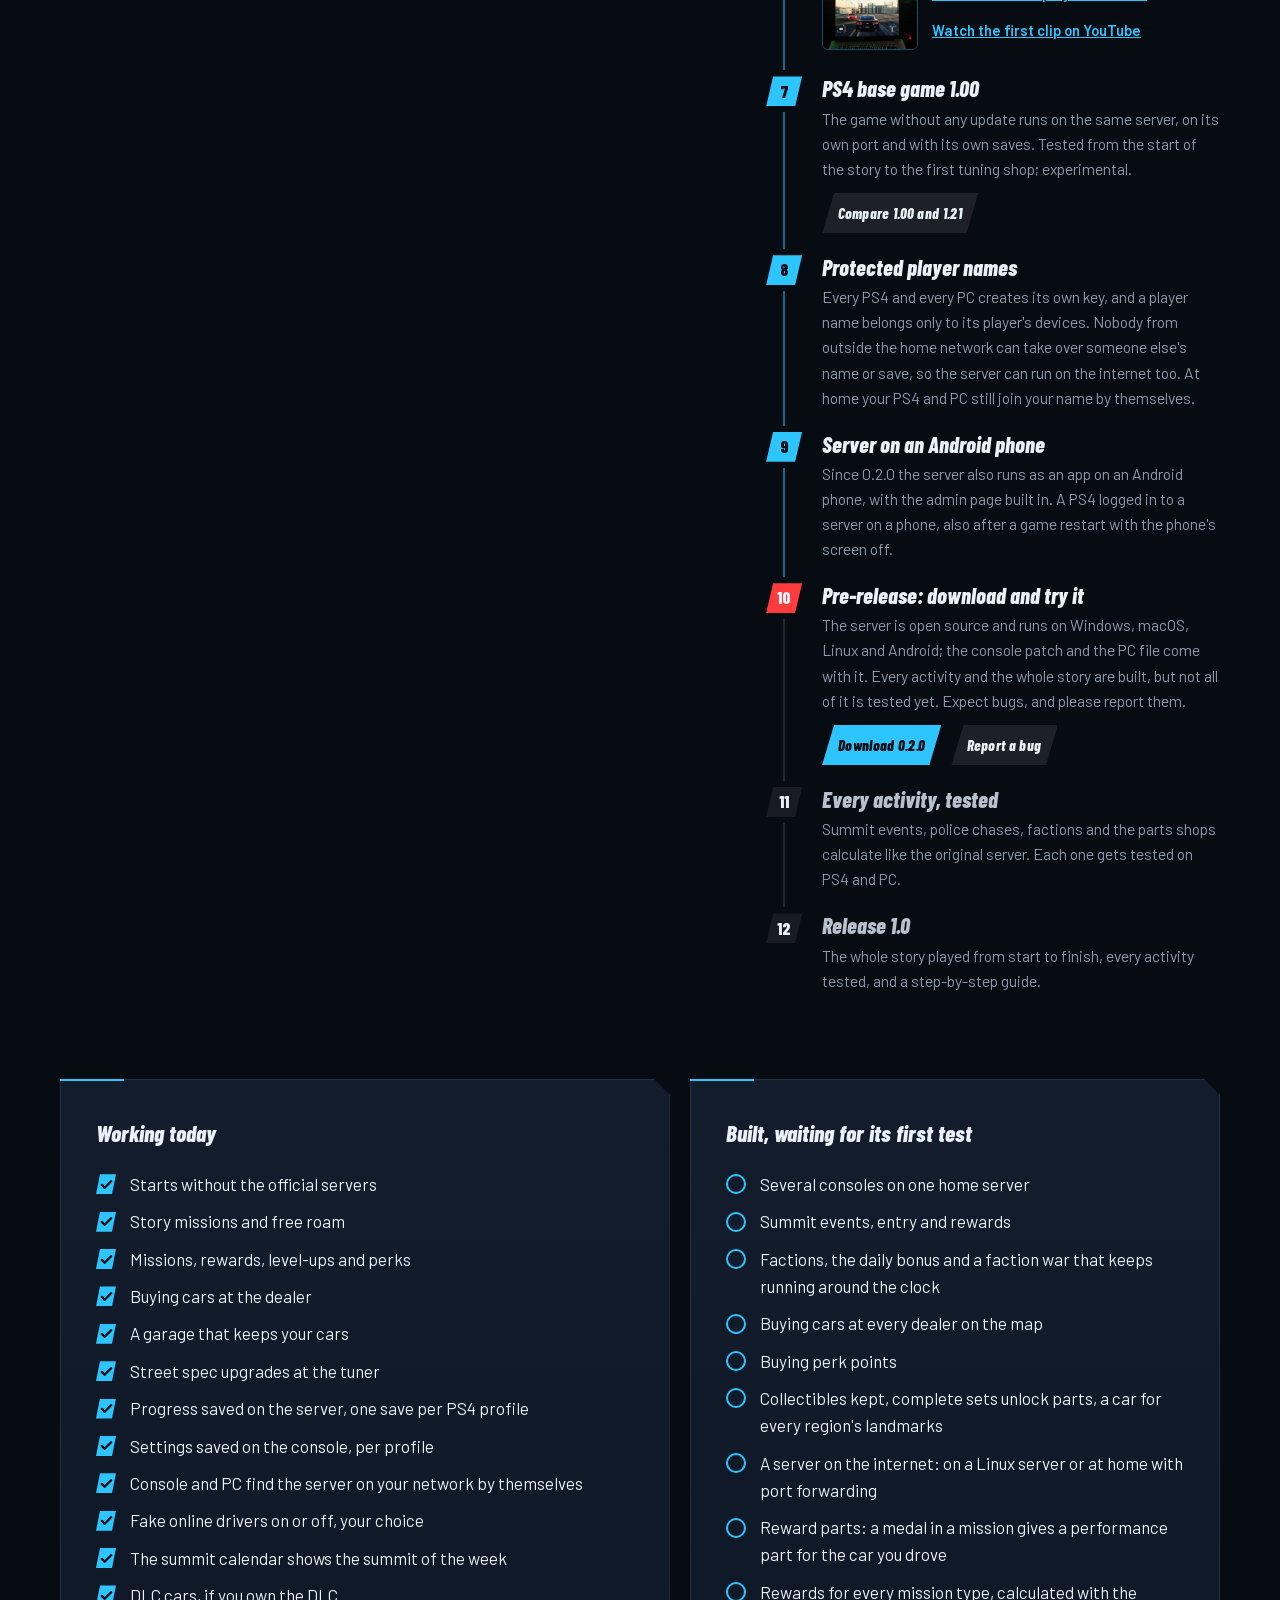
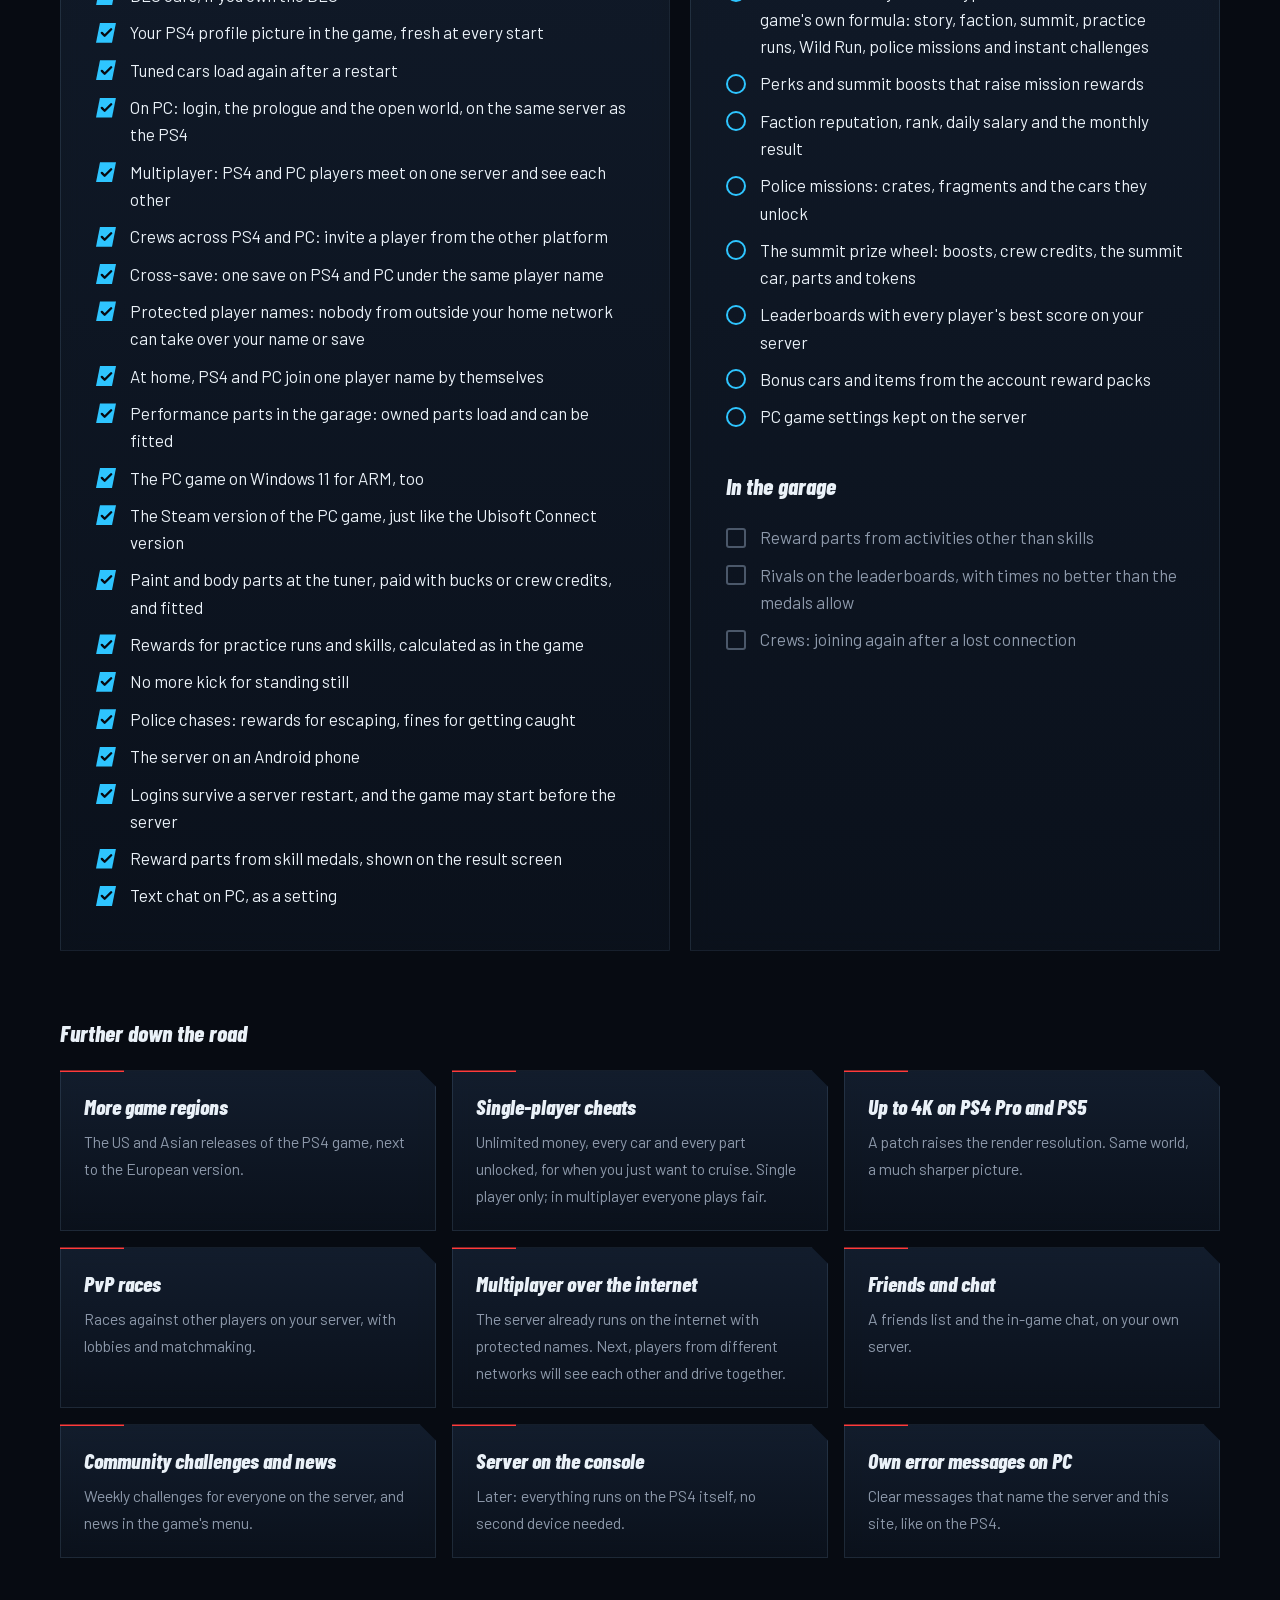
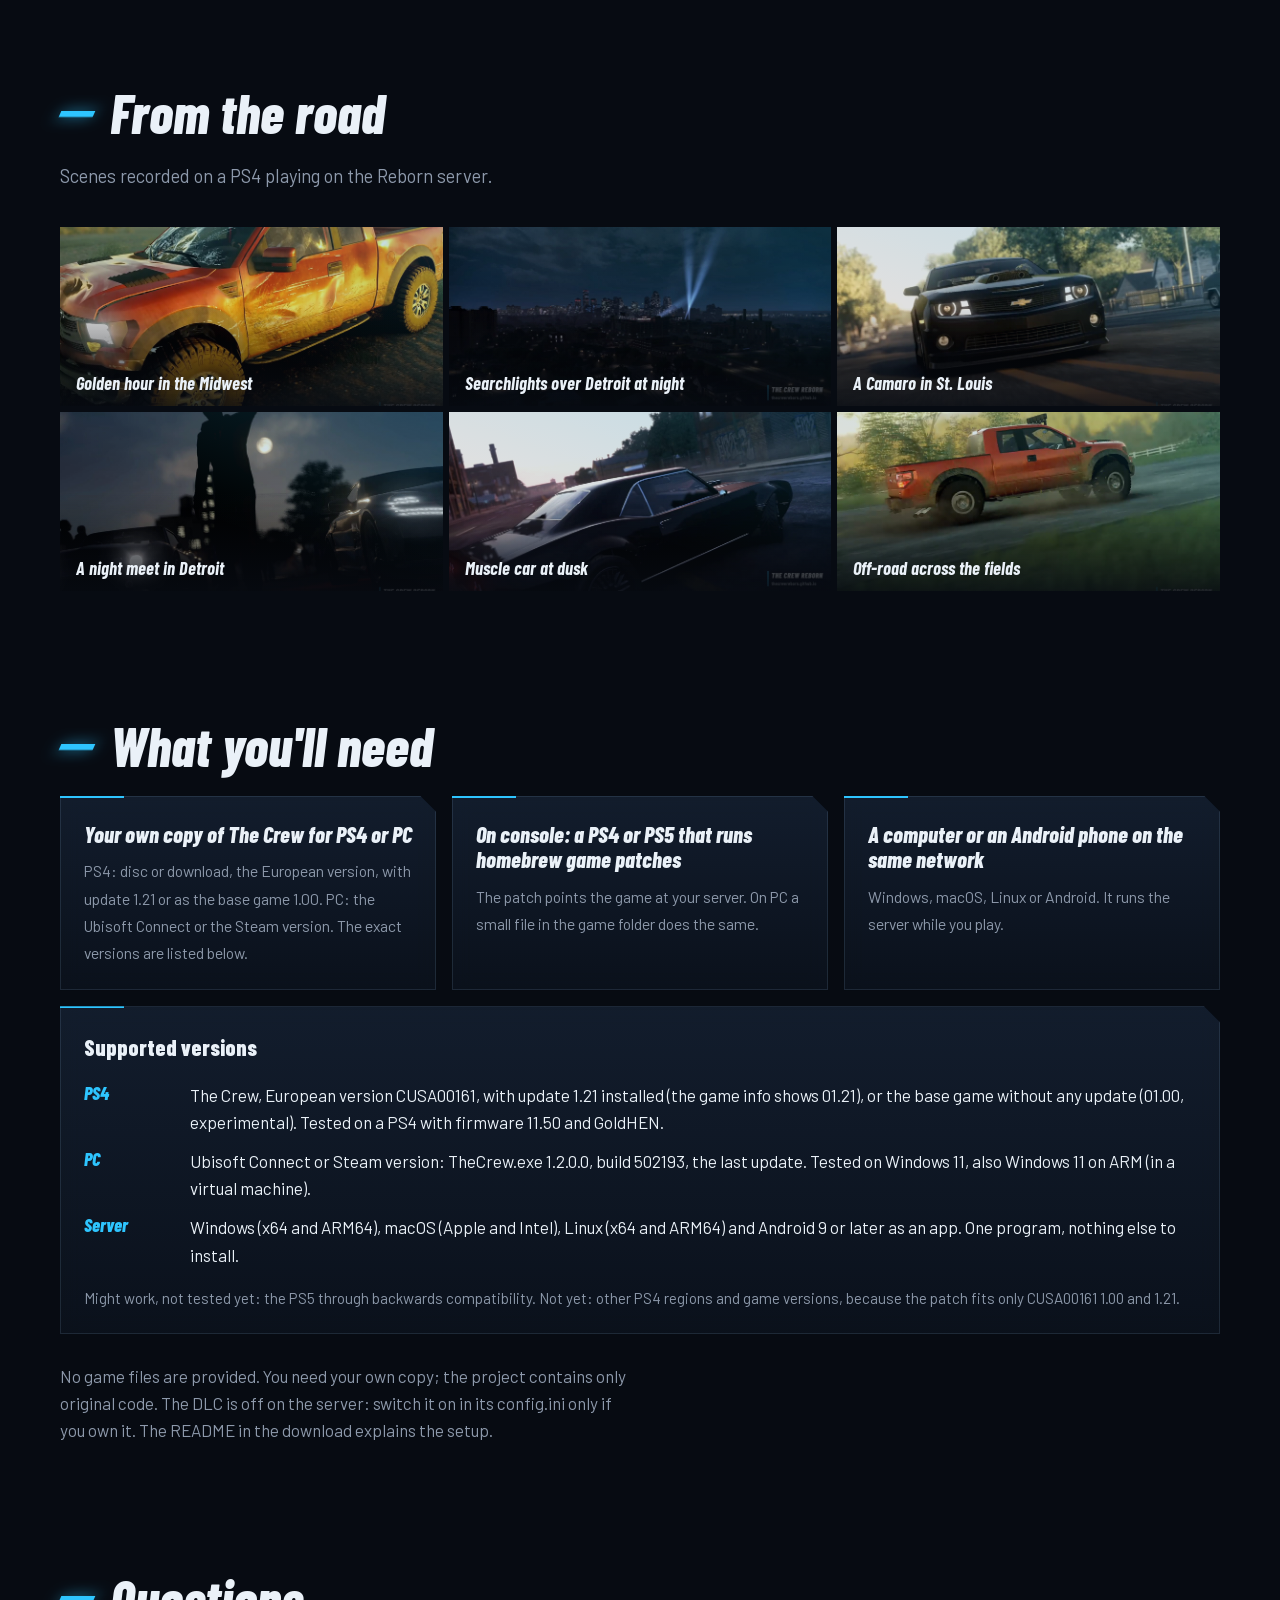
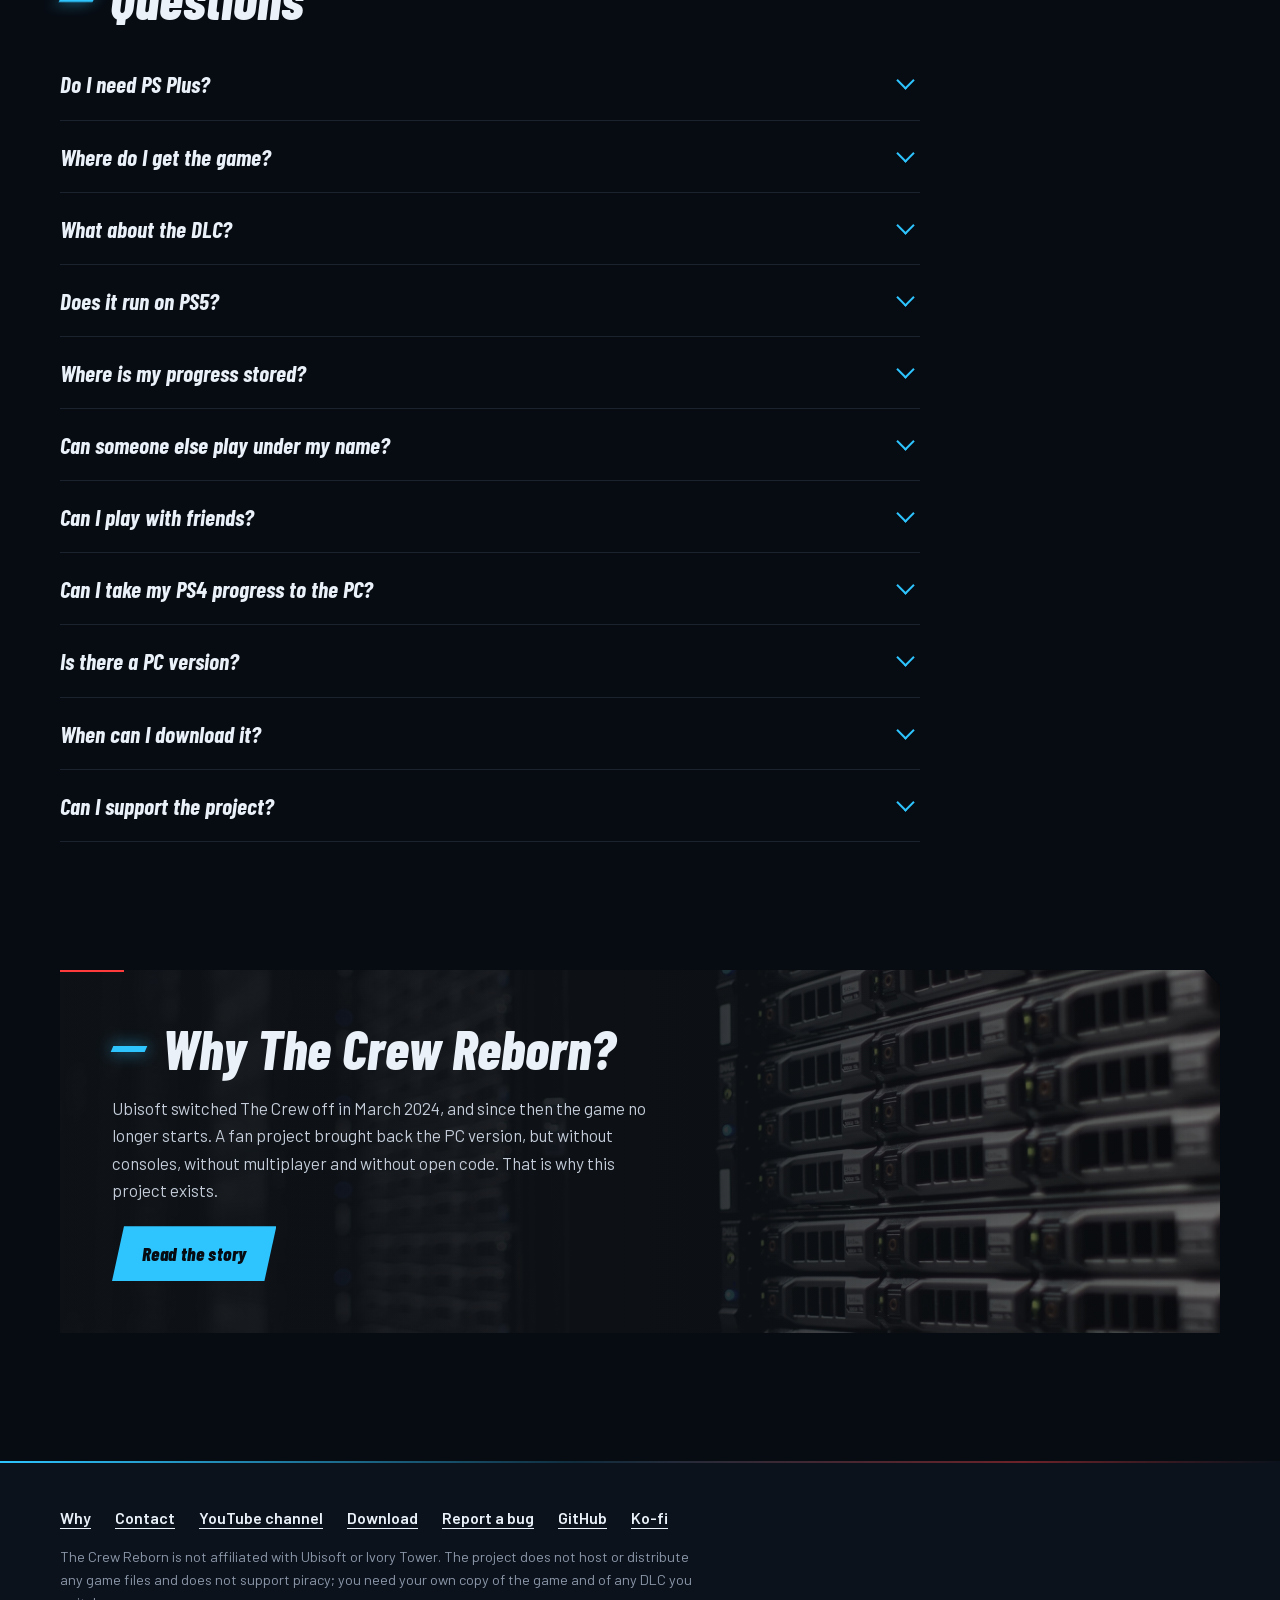
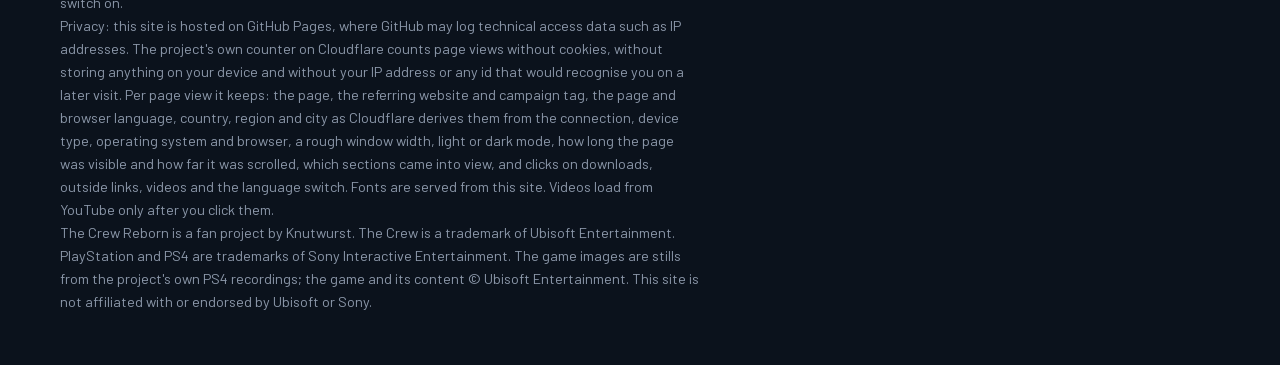
==== commit 4e4c2db3: "Counter: more numbers without consent, 404 page, privacy text assets/stats.js replaces the inline be" ====
--- a/index.html
+++ b/index.html
@@ -467,7 +467,7 @@
       <a href="https://ko-fi.com/knutwurst">Ko-fi</a>
     </p>
     <p data-i18n="disclaimer">The Crew Reborn is not affiliated with Ubisoft or Ivory Tower. The project does not host or distribute any game files and does not support piracy; you need your own copy of the game and of any DLC you switch on.</p>
-    <p data-i18n="privacy">Privacy: this site is hosted on GitHub Pages, where GitHub may log technical access data such as IP addresses. Page views and download clicks are counted by the project's own counter on Cloudflare, without cookies and without storing IP addresses; it keeps only the country, the page, the site language, the referring website and a rough device type (phone or PC, operating system). Fonts are served from this site. Videos load from YouTube only after you click them.</p>
+    <p data-i18n="privacy">Privacy: this site is hosted on GitHub Pages, where GitHub may log technical access data such as IP addresses. The project's own counter on Cloudflare counts page views without cookies, without storing anything on your device and without your IP address or any id that would recognise you on a later visit. Per page view it keeps: the page, the referring website and campaign tag, the page and browser language, country, region and city as Cloudflare derives them from the connection, device type, operating system and browser, a rough window width, light or dark mode, how long the page was visible and how far it was scrolled, which sections came into view, and clicks on downloads, outside links, videos and the language switch. Fonts are served from this site. Videos load from YouTube only after you click them.</p>
     <p data-i18n="legal">The Crew Reborn is a fan project by Knutwurst. The Crew is a trademark of Ubisoft Entertainment. PlayStation and PS4 are trademarks of Sony Interactive Entertainment. The game images are stills from the project's own PS4 recordings; the game and its content &copy; Ubisoft Entertainment. This site is not affiliated with or endorsed by Ubisoft or Sony.</p>
   </div>
 </footer>
@@ -481,49 +481,8 @@
   <span class="lb-count" id="lbCount"></span>
 </div>
 
-<script>
-/* Counts page views and download clicks (data-click) with the project's own counter: no cookies, no ids, no IP
-   stored. Opening the page with #toggle-stats switches counting off or on for this browser. */
-(function () {
-  var ENDPOINT = "https://crewreborn-stats.knutwurst.workers.dev/hit";
-  var skip = false;
-  try {
-    if (location.hash === "#toggle-stats") {
-      var off = localStorage.getItem("skipstats") === "t" || localStorage.getItem("skipgc") === "t";
-      if (off) { localStorage.removeItem("skipstats"); localStorage.removeItem("skipgc"); } else { localStorage.setItem("skipstats", "t"); }
-      alert(off ? "Statistics: this browser is counted again." : "Statistics: this browser is no longer counted.");
-    }
-    skip = localStorage.getItem("skipstats") === "t" || localStorage.getItem("skipgc") === "t";
-  } catch (e) { /* storage blocked: count */ }
-  if (skip || location.hostname !== "thecrewreborn.github.io") return;
-  function send(type, event) {
-    var hit = { type: type, page: location.pathname, lang: document.documentElement.lang || undefined, event: event || undefined };
-    if (type === "view" && document.referrer) {
-      var a = document.createElement("a");
-      a.href = document.referrer;
-      if (a.hostname && a.hostname !== location.hostname) hit.referrer = a.hostname;
-    }
-    var body = JSON.stringify(hit);
-    try {
-      if (navigator.sendBeacon && navigator.sendBeacon(ENDPOINT, body)) return;
-      var x = new XMLHttpRequest();
-      x.open("POST", ENDPOINT, true);
-      x.send(body);
-    } catch (e) { /* counting never breaks the page */ }
-  }
-  function onClick(e) {
-    if (e.type === "auxclick" && e.button !== 1) return;
-    for (var el = e.target; el && el.getAttribute; el = el.parentNode) {
-      var name = el.getAttribute("data-click");
-      if (name) { send("click", name); return; }
-    }
-  }
-  document.addEventListener("click", onClick, true);
-  document.addEventListener("auxclick", onClick, true);
-  if (document.readyState === "complete") send("view"); else window.addEventListener("load", function () { send("view"); });
-})();
-</script>
+<script src="assets/stats.js?v=1" defer></script>
 <script src="assets/content.js?v=29"></script>
-<script src="assets/site.js?v=65"></script>
+<script src="assets/site.js?v=66"></script>
 </body>
 </html>
